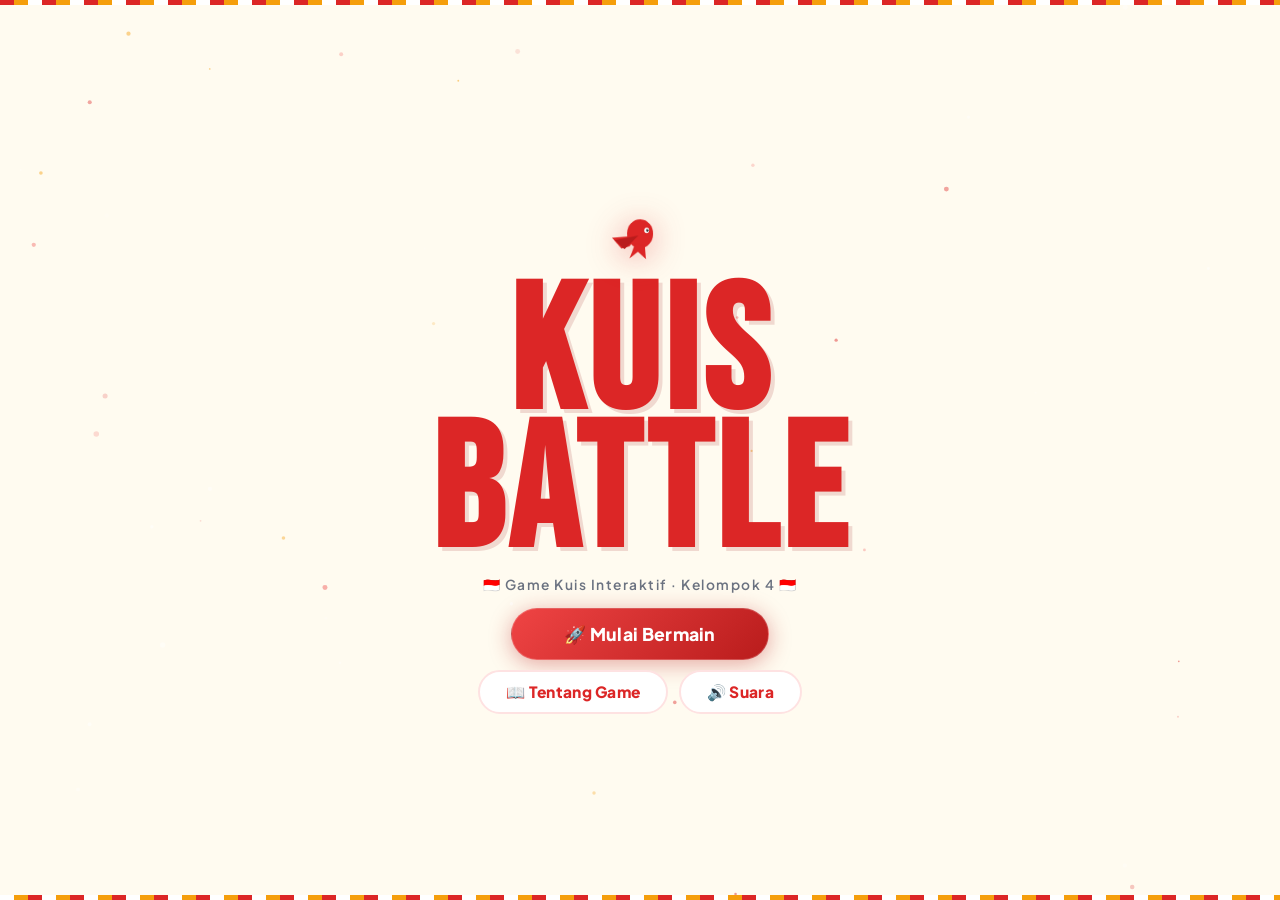
==== index.html @ 223496b1 "Add files via upload" ====
<!DOCTYPE html>
<html lang="id">
<head>
<meta charset="UTF-8">
<meta name="viewport" content="width=device-width,initial-scale=1,maximum-scale=1,minimum-scale=1,user-scalable=no,viewport-fit=cover">
<meta name="mobile-web-app-capable" content="yes">
<meta name="apple-mobile-web-app-capable" content="yes">
<meta name="apple-mobile-web-app-status-bar-style" content="black-translucent">
<meta name="theme-color" content="#DC2626">
<title>Kuis Battle 🇮🇩</title>
<link rel="manifest" href="manifest.json">
<link rel="preconnect" href="https://fonts.googleapis.com">
<link href="https://fonts.googleapis.com/css2?family=Bebas+Neue&family=Plus+Jakarta+Sans:wght@400;500;600;700;800;900&display=swap" rel="stylesheet">
<link rel="stylesheet" href="style.css">
</head>
<body>

<!-- ═══ HOME ═══ -->
<div id="s-home" class="screen active">
  <canvas id="home-particles" class="home-canvas"></canvas>
  <div class="home-inner">
    <div class="home-garuda"><canvas id="garuda-cv" width="110" height="100"></canvas></div>
    <h1 class="home-title">KUIS<br>BATTLE</h1>
    <p class="home-sub">🇮🇩 Game Kuis Interaktif · Kelompok 4 🇮🇩</p>
    <div class="home-btns">
      <button class="btn btn-hero" onclick="App.go('s-info')">🚀 Mulai Bermain</button>
      <div class="home-row2">
        <button class="btn btn-outline" onclick="App.go('s-about')">📖 Tentang Game</button>
        <button class="btn btn-outline" id="snd-btn" onclick="App.toggleSound()">🔊 Suara</button>
        <button class="btn btn-outline" id="resume-btn" onclick="App.tryResume()" style="display:none">▶ Lanjutkan</button>
      </div>
    </div>
  </div>
</div>

<!-- ═══ TENTANG GAME ═══ -->
<div id="s-about" class="screen">
  <button class="back-btn" onclick="App.go('s-home')">← Beranda</button>
  <div class="about-wrap">
    <div class="about-tabs">
      <button class="atab active" onclick="App.switchTab(0)">📖 Cara Main</button>
      <button class="atab" onclick="App.switchTab(1)">⚙️ Pembuatan</button>
      <button class="atab" onclick="App.switchTab(2)">📋 Daftar Soal</button>
    </div>
    <div class="about-panels">
      <!-- TAB 0: Cara Main -->
      <div class="about-panel active" id="tab-0">
        <div class="about-scroll">
          <div class="rule-section">
            <div class="rule-title">⚔️ Mode 1 — Rebut Bendera (2 Pemain)</div>
            <ul class="rule-list">
              <li>Layar dibagi 2 — Kiri (Merah) vs Kanan (Biru)</li>
              <li>Karakter bergerak maju setiap jawaban <b>BENAR</b></li>
              <li>Yang pertama merebut bendera di tengah = <b>MENANG</b></li>
              <li>Waktu 70 detik per pemain. Benar <span class="rl-ok">−3 dtk</span>, Salah <span class="rl-err">−5 dtk</span></li>
              <li>Soal salah masuk antrian ulang sampai dijawab benar</li>
            </ul>
          </div>
          <div class="rule-section">
            <div class="rule-title">🤝 Mode 2 — Tim Battle (Maks 20/Tim)</div>
            <ul class="rule-list">
              <li>2 Tim bersaing — Tim Merah (kiri) vs Tim Biru (kanan)</li>
              <li>Peserta bergantian menjawab soal dalam tim masing-masing</li>
              <li>Wakil tim bergerak ke bendera setiap jawaban benar</li>
              <li>Suporter menonton & bersemangat di pinggir lapangan</li>
              <li>Setup: masukkan nama Tim Merah dulu → Siap → Tim Biru</li>
            </ul>
          </div>
          <div class="rule-section">
            <div class="rule-title">☕ Cozy Mode — Solo Santai</div>
            <ul class="rule-list">
              <li>Untuk 1 pemain, tanpa batas waktu sama sekali</li>
              <li>Jawab 20 soal sambil belajar dengan santai</li>
              <li>Karakter berjalan santai setiap jawaban benar</li>
              <li>Cocok untuk belajar mandiri tanpa tekanan</li>
            </ul>
          </div>
          <div class="rule-section">
            <div class="rule-title">🎵 Sistem Suara</div>
            <ul class="rule-list">
              <li>Musik latar (musik.mp3) dimainkan di lobi</li>
              <li>Efek suara otomatis mengecilkan musik (ducking)</li>
              <li>Toggle suara tersedia di beranda</li>
            </ul>
          </div>
        </div>
      </div>
      <!-- TAB 1: Pembuatan -->
      <div class="about-panel" id="tab-1">
        <div class="about-scroll">
          <div class="rule-section">
            <div class="rule-title">🛠️ Cara Pembuatan Game</div>
            <ul class="rule-list">
              <li><b>Teknologi:</b> HTML5, CSS3, JavaScript murni (vanilla JS) — tanpa library/framework</li>
              <li><b>Canvas API:</b> Arena permainan digambar dengan HTML Canvas untuk animasi 60fps</li>
              <li><b>Web Audio API:</b> Efek suara & musik dibuat langsung dari oscillator + ducking</li>
              <li><b>PWA:</b> Progressive Web App — bisa diinstal & fullscreen di HP</li>
              <li><b>Responsive:</b> Mendukung portrait/landscape, HP, tablet, dan TV</li>
            </ul>
          </div>
          <div class="rule-section">
            <div class="rule-title">⚙️ Fitur Teknis</div>
            <ul class="rule-list">
              <li>Animasi karakter 60fps dengan requestAnimationFrame</li>
              <li>Physics fall — karakter jatuh dramatis saat kalah</li>
              <li>Karakter manusia realistis dengan kulit, rambut, ekspresi</li>
              <li>Sistem timer independen untuk setiap pemain/tim</li>
              <li>Auto-save state untuk fitur Resume</li>
              <li>Batik pattern sebagai dekorasi latar belakang</li>
            </ul>
          </div>
          <div class="rule-section">
            <div class="rule-title">👥 Tim Pengembang</div>
            <ul class="rule-list">
              <li>Kelompok 4 — Kelas Informatika</li>
              <li>Dibuat untuk keperluan pembelajaran interaktif</li>
              <li>Guru: Bapak/Ibu Informatika SMP</li>
            </ul>
          </div>
        </div>
      </div>
      <!-- TAB 2: Daftar Soal -->
      <div class="about-panel" id="tab-2">
        <div class="about-scroll" id="about-qlist"></div>
      </div>
    </div>
  </div>
</div>

<!-- ═══ INFO ═══ -->
<div id="s-info" class="screen">
  <button class="back-btn" onclick="App.go('s-home')">← Kembali</button>
  <div class="split-screen">
    <div class="split-pane sp-red">
      <div class="sp-hd">👥 Anggota Kelompok 4</div>
      <ul class="mlist">
        <li><span class="mn">1</span>Nama Anggota 1</li>
        <li><span class="mn">2</span>Nama Anggota 2</li>
        <li><span class="mn">3</span>Nama Anggota 3</li>
        <li><span class="mn">4</span>Nama Anggota 4</li>
        <li><span class="mn">5</span>Nama Anggota 5</li>
      </ul>
    </div>
    <div class="split-div"></div>
    <div class="split-pane sp-wh">
      <div class="sp-hd">🎯 Tujuan Pembelajaran</div>
      <p class="sp-body">Meningkatkan pemahaman siswa terhadap <b>Pengetahuan Umum Indonesia</b> melalui permainan kuis interaktif yang kompetitif dan menyenangkan. Melatih kecepatan berpikir serta ketepatan menjawab.</p>
      <div class="tag-row">
        <span class="tag">🗺️ Geografi</span><span class="tag">🏛️ Sejarah</span>
        <span class="tag">🎭 Budaya</span><span class="tag">🌿 Alam</span>
      </div>
      <button class="btn btn-red" style="margin-top:auto" onclick="App.go('s-mode')">Pilih Mode →</button>
    </div>
  </div>
</div>

<!-- ═══ MODE ═══ -->
<div id="s-mode" class="screen">
  <button class="back-btn" onclick="App.go('s-info')">← Kembali</button>
  <div class="mode-wrap">
    <h2 class="sec-title">Pilih Mode</h2>
    <p class="sec-sub">Pilih mode permainan yang sesuai</p>
    <div class="mode-cards">
      <div class="mcard mcard-1" onclick="App.selectMode(1)">
        <div class="mc-ico">⚔️</div>
        <div class="mc-bdg">MODE 1</div>
        <div class="mc-title">Rebut Bendera</div>
        <div class="mc-sub">2 Pemain Individu</div>
        <div class="mc-desc">Karakter berlomba merebut bendera! Jawab benar → maju!</div>
      </div>
      <div class="mcard mcard-2" onclick="App.selectMode(2)">
        <div class="mc-ico">🤝</div>
        <div class="mc-bdg">MODE 2</div>
        <div class="mc-title">Tim Battle</div>
        <div class="mc-sub">2 Tim · Maks 20 Peserta</div>
        <div class="mc-desc">Tim berlomba merebut bendera bersama. Suporter menyemangati!</div>
      </div>
      <div class="mcard mcard-3" onclick="App.selectMode(3)">
        <div class="mc-ico">☕</div>
        <div class="mc-bdg mc-bdg-c">COZY</div>
        <div class="mc-title">Cozy Mode</div>
        <div class="mc-sub">Solo · Tanpa Waktu</div>
        <div class="mc-desc">Belajar santai tanpa tekanan! Karakter berjalan maju pelan.</div>
      </div>
    </div>
  </div>
</div>

<!-- ═══ CARA MAIN ═══ -->
<div id="s-howto" class="screen">
  <button class="back-btn" onclick="App.go('s-mode')">← Kembali</button>
  <div class="howto-wrap">
    <div class="howto-hd">
      <div class="hw-badge" id="hw-badge">MODE 1</div>
      <h2 class="hw-title" id="hw-title">Rebut Bendera</h2>
      <p class="hw-sub" id="hw-sub">2 Pemain Individu</p>
    </div>
    <div class="hw-steps" id="hw-steps"></div>
    <button class="btn btn-red hw-go" onclick="App.go('s-setup')">Siap! Masukkan Nama →</button>
  </div>
</div>

<!-- ═══ SETUP ═══ -->
<div id="s-setup" class="screen">
  <button class="back-btn" onclick="App.go('s-howto')">← Kembali</button>
  <div id="setup-stage" class="split-screen"></div>
  <button class="btn btn-start" id="setup-go" onclick="App.setupAction()">⚔ MASUK ARENA!</button>
</div>

<!-- ═══ COUNTDOWN ═══ -->
<div id="s-countdown" class="screen s-cd">
  <div class="cd-ring r1"></div><div class="cd-ring r2"></div><div class="cd-ring r3"></div>
  <p class="cd-top">BERSIAP!</p>
  <div class="cd-num" id="cdn">3</div>
  <p class="cd-bot">🇮🇩 Semangat Bertanding!</p>
</div>

<!-- ═══ GAME ═══ -->
<div id="s-game" class="screen s-game">
  <div class="arena-header" id="arena-header"></div>
  <div class="arena-wrap" id="arena-wrap"><canvas id="arena-cv"></canvas></div>
  <div class="gpanels" id="gpanels">
    <div class="gpanel" id="gp-left">
      <div class="pflash" id="pfl-left"></div>
      <div class="gph" id="gph-left"></div>
      <div class="gt-row"><div class="gt-bar"><div class="gt-fill" id="gtf-left"></div></div><div class="gt-sec" id="gts-left">70s</div></div>
      <div class="gqbox" id="gq-left">Memuat soal…</div>
      <div class="gopts" id="go-left"></div>
    </div>
    <div class="gsep"></div>
    <div class="gpanel" id="gp-right">
      <div class="pflash" id="pfl-right"></div>
      <div class="gph" id="gph-right"></div>
      <div class="gt-row"><div class="gt-bar"><div class="gt-fill" id="gtf-right"></div></div><div class="gt-sec" id="gts-right">70s</div></div>
      <div class="gqbox" id="gq-right">Memuat soal…</div>
      <div class="gopts" id="go-right"></div>
    </div>
  </div>
</div>

<!-- ═══ COZY GAME ═══ -->
<div id="s-cozy" class="screen s-game">
  <div class="arena-header" id="cozy-header"></div>
  <div class="arena-wrap" id="cozy-wrap"><canvas id="cozy-cv"></canvas></div>
  <div class="cozy-qa">
    <div class="gph" id="gph-cozy"></div>
    <div class="gqbox" id="gq-cozy" style="min-height:clamp(44px,9vh,72px);font-size:clamp(.82rem,1.65vw,1.02rem)">Memuat soal…</div>
    <div class="gopts cozy-opts" id="go-cozy"></div>
  </div>
</div>

<!-- ═══ WINNER ═══ -->
<div id="s-winner" class="screen s-winner">
  <canvas id="cf-cv"></canvas>
  <div class="win-body">
    <div class="win-trophy">🏆</div>
    <div class="win-lbl">PEMENANG!</div>
    <div class="win-name" id="win-name">—</div>
    <div class="win-sub">LUAR BIASA! 🎉</div>
    <div class="win-scores" id="win-scores"></div>
    <div class="win-btns">
      <button class="btn btn-red" onclick="App.goQList()">📋 Daftar Soal</button>
      <button class="btn btn-outline-dark" onclick="App.goHome()">🏠 Beranda</button>
    </div>
  </div>
</div>

<!-- ═══ QLIST ═══ -->
<div id="s-qlist" class="screen s-qlist">
  <div class="ql-hd">
    <h2 class="ql-title">📋 Daftar Soal & Penjelasan</h2>
    <p class="ql-sub" id="ql-sub">Ringkasan permainan</p>
  </div>
  <div class="ql-scroll" id="ql-scroll"></div>
  <div class="ql-footer">
    <button class="btn btn-red" onclick="App.goHome()">🏠 Beranda</button>
    <button class="btn btn-outline-dark" onclick="App.rematch()">🔄 Main Lagi</button>
  </div>
</div>

<script src="app.js"></script>
</body>
</html>
---- style.css ----
/* ═══════════════════════════════════════
   ROOT — Merah Putih KB4 style
═══════════════════════════════════════ */
@import url('https://fonts.googleapis.com/css2?family=Bebas+Neue&family=Plus+Jakarta+Sans:wght@400;500;600;700;800;900&display=swap');
:root{
  --red:#DC2626;--red-d:#991B1B;--red-l:#FEE2E2;--red-xl:#FFF5F5;
  --t1:#F97316;--t1d:#C2410C;--t1l:#FFEDD5;/* team 1 = orange */
  --t2:#1E3A8A;--t2d:#1e2d5a;--t2l:#DBEAFE;/* team 2 = navy */
  --t3:#7C3AED;--t3d:#5B21B6;--t3l:#EDE9FE;/* cozy = purple */
  --ok:#16A34A;--okl:#DCFCE7;
  --amb:#F59E0B;--ambl:#FEF3C7;
  --dark:#111827;--dk2:#1F2937;--slate:#374151;
  --gray:#6B7280;--border:#E5E7EB;--light:#F9FAFB;
  --cream:#FFFBF0;--white:#fff;
  --fh:'Bebas Neue',cursive;--fb:'Plus Jakarta Sans',sans-serif;
  --sh:0 2px 16px rgba(0,0,0,.1);--sh2:0 6px 32px rgba(0,0,0,.16);
}
*,*::before,*::after{margin:0;padding:0;box-sizing:border-box}
html{height:100%;overflow:hidden;-webkit-text-size-adjust:none;touch-action:pan-down;overscroll-behavior:none}
body{
  font-family:var(--fb);background:var(--cream);
  width:100vw;height:100dvh;
  overflow-x:hidden;overflow-y:auto;
  overscroll-behavior-y:contain;
  -webkit-user-select:none;user-select:none;
  -webkit-tap-highlight-color:transparent;
  padding:env(safe-area-inset-top) env(safe-area-inset-right) env(safe-area-inset-bottom) env(safe-area-inset-left);
}
input,textarea{-webkit-user-select:text;user-select:text;touch-action:auto}
button{touch-action:manipulation;-webkit-tap-highlight-color:transparent}
body::before{content:'';position:fixed;inset:0;z-index:0;pointer-events:none;
  background-image:url("data:image/svg+xml,%3Csvg width='64' height='64' viewBox='0 0 64 64' xmlns='http://www.w3.org/2000/svg'%3E%3Cg fill='none' stroke='%23DC2626' stroke-opacity='0.055' stroke-width='1'%3E%3Cpath d='M32 3L61 32L32 61L3 32Z'/%3E%3Cpath d='M32 14L50 32L32 50L14 32Z'/%3E%3Ccircle cx='32' cy='32' r='6'/%3E%3C/g%3E%3C/svg%3E")}

/* ── SCREENS ── */
.screen{position:fixed;inset:0;z-index:1;display:flex;flex-direction:column;align-items:center;justify-content:center;opacity:0;pointer-events:none;transition:opacity .28s ease,transform .28s ease;transform:scale(.97) translateY(6px);background:var(--cream);overflow:hidden}
.screen.active{opacity:1;pointer-events:all;transform:none}
.screen.leaving{opacity:0;transform:scale(1.03) translateY(-6px)}
/* Red-white stripe */
.screen:not(.s-cd):not(.s-game):not(.s-winner):not(.s-qlist)::before,
.screen:not(.s-cd):not(.s-game):not(.s-winner):not(.s-qlist)::after{content:'';position:absolute;left:0;right:0;height:5px;z-index:20}
.screen:not(.s-cd):not(.s-game):not(.s-winner):not(.s-qlist)::before{top:0;background:repeating-linear-gradient(90deg,var(--red) 0,var(--red) 14px,var(--amb) 14px,var(--amb) 28px,#fff 28px,#fff 42px)}
.screen:not(.s-cd):not(.s-game):not(.s-winner):not(.s-qlist)::after{bottom:0;background:repeating-linear-gradient(90deg,#fff 0,#fff 14px,var(--amb) 14px,var(--amb) 28px,var(--red) 28px,var(--red) 42px)}

/* ── BACK BTN ── */
.back-btn{position:absolute;top:11px;left:13px;z-index:30;display:flex;align-items:center;gap:5px;background:rgba(255,255,255,.92);backdrop-filter:blur(8px);border:1.5px solid var(--border);color:var(--slate);border-radius:50px;padding:6px 14px;font-family:var(--fb);font-size:.77rem;font-weight:700;cursor:pointer;transition:all .18s;box-shadow:var(--sh)}
.back-btn:hover{border-color:var(--red);color:var(--red);transform:translateX(-2px)}

/* ── BUTTONS ── */
.btn{display:inline-flex;align-items:center;justify-content:center;gap:7px;border:none;border-radius:50px;cursor:pointer;font-family:var(--fb);font-weight:800;font-size:clamp(.82rem,1.9vw,.97rem);transition:all .2s cubic-bezier(.34,1.56,.64,1);letter-spacing:.3px;white-space:nowrap;padding:10px 26px}
.btn:hover{transform:translateY(-2px) scale(1.03)}
.btn:active{transform:scale(.96)}
.btn-hero{background:linear-gradient(135deg,#EF4444,#B91C1C);color:#fff;box-shadow:0 4px 22px rgba(185,28,28,.38);padding:14px 52px;font-size:clamp(.95rem,2.2vw,1.1rem);border:1px solid rgba(255,255,255,.2)}
.btn-red{background:linear-gradient(135deg,#EF4444,#B91C1C);color:#fff;box-shadow:0 3px 16px rgba(185,28,28,.3);border:1px solid rgba(255,255,255,.15)}
.btn-outline{background:#fff;color:var(--red);border:2px solid var(--red-l)}
.btn-outline:hover{border-color:var(--red);background:var(--red-xl)}
.btn-outline-dark{background:#fff;color:var(--dark);border:2px solid var(--border)}
.btn-outline-dark:hover{border-color:var(--slate);background:var(--light)}
.btn-start{position:absolute;bottom:clamp(12px,2vh,18px);left:50%;transform:translateX(-50%);background:linear-gradient(135deg,#FBBF24,#B45309);color:#fff;box-shadow:0 4px 28px rgba(245,158,11,.45);padding:12px 54px;font-size:1.06rem;font-weight:900;border:1.5px solid rgba(255,255,255,.25);border-radius:50px;cursor:pointer;transition:all .22s cubic-bezier(.34,1.56,.64,1);z-index:10}
.btn-start:hover{transform:translateX(-50%) translateY(-3px) scale(1.04)}
.btn-start:active{transform:translateX(-50%) scale(.97)}

/* ── HOME ── */
#s-home{background:var(--cream)}
.home-canvas{position:absolute;inset:0;width:100%;height:100%;pointer-events:none}
.home-inner{position:relative;z-index:2;display:flex;flex-direction:column;align-items:center;gap:clamp(.65vh,1.4vh,1.7vh);padding:20px 16px}
.home-garuda{width:clamp(60px,8.5vw,90px);height:clamp(60px,8.5vw,90px);filter:drop-shadow(0 4px 16px rgba(220,38,38,.4))}
#garuda-cv{width:100%;height:100%}
.home-title{font-family:var(--fh);font-size:clamp(4.5rem,15vw,11rem);line-height:.78;text-align:center;letter-spacing:5px;color:var(--red);text-shadow:4px 4px 0 rgba(153,27,27,.15)}
.home-sub{font-size:clamp(.68rem,1.6vw,.86rem);color:var(--gray);font-weight:600;letter-spacing:1.5px;text-align:center}
.home-btns{display:flex;flex-direction:column;align-items:center;gap:.65rem;margin-top:.3vh}
.home-row2{display:flex;gap:.65rem;flex-wrap:wrap;justify-content:center}

/* ── ABOUT / TENTANG GAME ── */
#s-about{background:var(--cream)}
.about-wrap{display:flex;flex-direction:column;width:100%;height:100%;padding:clamp(28px,5vh,46px) clamp(10px,2vw,22px) clamp(10px,2vh,18px);gap:.7rem;overflow:hidden}
.about-tabs{display:flex;gap:.5rem;flex-shrink:0;flex-wrap:wrap}
.atab{flex:1;min-width:80px;padding:7px 14px;border-radius:50px;border:2px solid var(--border);background:#fff;color:var(--gray);font-family:var(--fb);font-size:clamp(.75rem,1.6vw,.88rem);font-weight:700;cursor:pointer;transition:all .2s}
.atab.active{background:var(--red);color:#fff;border-color:var(--red);box-shadow:0 3px 14px rgba(220,38,38,.3)}
.atab:hover:not(.active){border-color:var(--red);color:var(--red)}
.about-panels{flex:1;overflow:hidden;min-height:0;position:relative}
.about-panel{position:absolute;inset:0;opacity:0;pointer-events:none;transition:opacity .22s}
.about-panel.active{opacity:1;pointer-events:all}
.about-scroll{height:100%;overflow-y:auto;-webkit-overflow-scrolling:touch;display:flex;flex-direction:column;gap:.9rem;padding:.3rem .1rem}
.rule-section{background:#fff;border-radius:14px;padding:clamp(.8rem,1.8vw,1.2rem);border:1.5px solid var(--border);box-shadow:var(--sh)}
.rule-title{font-family:var(--fh);font-size:clamp(1.05rem,2.5vw,1.3rem);color:var(--red);letter-spacing:1.5px;margin-bottom:.6rem;padding-bottom:.5rem;border-bottom:2px solid var(--red-l)}
.rule-list{list-style:none;display:flex;flex-direction:column;gap:.4rem;padding-left:.2rem}
.rule-list li{font-size:clamp(.8rem,1.6vw,.92rem);font-weight:500;color:var(--dark);line-height:1.55;display:flex;align-items:flex-start;gap:7px}
.rule-list li::before{content:"•";color:var(--red);font-weight:900;flex-shrink:0;margin-top:.1rem}
.rule-list li b{color:var(--red);font-weight:800}
.rl-ok{background:var(--okl);color:#15803D;font-weight:800;padding:1px 7px;border-radius:5px;font-size:.85em}
.rl-err{background:var(--red-l);color:var(--red-d);font-weight:800;padding:1px 7px;border-radius:5px;font-size:.85em}
/* About qlist */
.aq-card{background:#fff;border-radius:12px;padding:clamp(.65rem,1.4vw,.95rem);border:1.5px solid var(--border);box-shadow:var(--sh)}
.aq-num{font-size:.68rem;font-weight:800;color:var(--gray);letter-spacing:1px;margin-bottom:.28rem}
.aq-q{font-size:clamp(.78rem,1.6vw,.92rem);font-weight:700;color:var(--dark);line-height:1.44;margin-bottom:.42rem}
.aq-ans{display:flex;align-items:center;gap:6px;padding:.3rem .6rem;background:var(--okl);border-radius:8px;font-size:clamp(.76rem,1.5vw,.88rem);font-weight:700;color:#15803D;border:1.5px solid rgba(22,163,74,.3)}
.aq-exp{font-size:clamp(.72rem,1.4vw,.84rem);font-weight:500;color:var(--gray);line-height:1.52;margin-top:.38rem;padding:.3rem .55rem;background:var(--light);border-radius:8px;border-left:3px solid var(--amb)}

/* ── SPLIT SCREEN ── */
.split-screen{display:flex;flex-direction:row;width:100%;height:100%;padding:clamp(26px,5vh,44px) clamp(10px,2vw,22px) clamp(10px,2vh,18px)}
.split-pane{flex:1;display:flex;flex-direction:column;padding:clamp(.75rem,2vw,1.4rem);gap:clamp(.45rem,1vh,.85rem);overflow:hidden;min-width:0}
.sp-hd{display:flex;align-items:center;gap:8px;font-family:var(--fh);font-size:clamp(1.1rem,2.8vw,1.65rem);letter-spacing:2px;padding-bottom:.5rem;border-bottom:3px solid;flex-shrink:0}
.sp-red .sp-hd{color:var(--red);border-color:var(--red-l)}
.sp-wh .sp-hd{color:var(--dark);border-color:var(--border)}
.split-div{width:4px;flex-shrink:0;margin:8px 0;border-radius:4px;background:linear-gradient(180deg,var(--red),var(--amb) 50%,var(--red))}
.mlist{list-style:none;display:flex;flex-direction:column;gap:.3rem;flex:1;overflow-y:auto}
.mlist li{display:flex;align-items:center;gap:8px;padding:.33rem .55rem;border-radius:8px;font-size:clamp(.8rem,1.6vw,.92rem);font-weight:600;color:var(--dark);background:var(--light);border:1.5px solid var(--border)}
.mn{width:20px;height:20px;border-radius:50%;background:var(--red);color:#fff;display:flex;align-items:center;justify-content:center;font-size:.64rem;font-weight:800;flex-shrink:0}
.sp-body{font-size:clamp(.8rem,1.6vw,.92rem);line-height:1.72;color:var(--gray);flex:1}
.sp-body b{color:var(--red)}
.tag-row{display:flex;flex-wrap:wrap;gap:.38rem;flex-shrink:0}
.tag{padding:3px 12px;background:var(--light);border:1.5px solid var(--border);border-radius:20px;font-size:.72rem;font-weight:600;color:var(--gray)}

/* ── MODE CARDS ── */
.mode-wrap{display:flex;flex-direction:column;align-items:center;gap:clamp(1.5vh,2.5vh,3vh);padding:clamp(28px,5vh,52px) 16px 16px;width:100%;max-width:900px}
.sec-title{font-family:var(--fh);font-size:clamp(1.9rem,5vw,3rem);color:var(--red);letter-spacing:3px;text-align:center}
.sec-sub{font-size:clamp(.78rem,1.6vw,.9rem);color:var(--gray);font-weight:500}
.mode-cards{display:flex;gap:clamp(.9rem,2vw,1.5rem);flex-wrap:wrap;justify-content:center;width:100%}
.mcard{flex:1;min-width:clamp(155px,26vw,250px);max-width:290px;display:flex;flex-direction:column;align-items:center;gap:.55rem;padding:clamp(.9rem,1.9vw,1.4rem);border-radius:18px;cursor:pointer;transition:all .22s cubic-bezier(.34,1.56,.64,1);border:2.5px solid transparent;background:#fff;box-shadow:var(--sh)}
.mcard:hover{transform:translateY(-5px) scale(1.02);box-shadow:var(--sh2)}
.mcard-1{border-color:rgba(220,38,38,.2)}.mcard-1:hover{border-color:var(--red);background:var(--red-xl)}
.mcard-2{border-color:rgba(30,58,138,.15)}.mcard-2:hover{border-color:var(--t2);background:var(--t2l)}
.mcard-3{border-color:rgba(124,58,237,.15)}.mcard-3:hover{border-color:var(--t3);background:var(--t3l)}
.mc-ico{font-size:clamp(1.9rem,4vw,2.7rem)}
.mc-bdg{padding:2px 13px;border-radius:5px;font-size:.7rem;font-weight:800;letter-spacing:1.5px;background:var(--red-l);color:var(--red);border:1px solid var(--red-l)}
.mc-bdg-c{background:var(--t3l);color:var(--t3);border-color:var(--t3l)}
.mc-title{font-family:var(--fh);font-size:clamp(1.3rem,3vw,1.85rem);letter-spacing:2px;color:var(--dark)}
.mc-sub{font-size:clamp(.74rem,1.5vw,.84rem);font-weight:600;color:var(--gray)}
.mc-desc{font-size:clamp(.7rem,1.35vw,.8rem);font-weight:500;color:var(--gray);text-align:center;line-height:1.42;background:var(--light);padding:.4rem .75rem;border-radius:8px;width:100%;border:1px solid var(--border)}

/* ── HOW TO PLAY ── */
.howto-wrap{display:flex;flex-direction:column;align-items:center;gap:clamp(.8vh,1.6vh,2.1vh);padding:clamp(28px,5vh,54px) clamp(14px,3vw,30px) clamp(12px,2.5vh,20px);width:100%;max-height:100dvh;overflow:hidden}
.howto-hd{text-align:center;flex-shrink:0}
.hw-badge{display:inline-block;padding:3px 16px;border-radius:6px;font-size:.7rem;font-weight:800;letter-spacing:1.5px;background:var(--red-l);color:var(--red);border:1px solid var(--red-l);margin-bottom:.35rem}
.hw-title{font-family:var(--fh);font-size:clamp(1.9rem,5.5vw,3rem);color:var(--dark);letter-spacing:2px}
.hw-sub{font-size:clamp(.78rem,1.6vw,.9rem);color:var(--gray);font-weight:500}
.hw-steps{display:flex;flex-wrap:wrap;gap:clamp(.5rem,1.2vw,1rem);justify-content:center;align-content:center;flex:1;overflow:hidden;width:100%;max-width:920px}
.hstep{flex:1;min-width:clamp(130px,17vw,195px);max-width:215px;background:#fff;border-radius:14px;padding:clamp(.7rem,1.5vw,1.1rem);border:1.5px solid var(--border);box-shadow:var(--sh);display:flex;flex-direction:column;gap:.4rem;align-items:center;text-align:center;transition:all .2s}
.hstep:hover{border-color:var(--red);transform:translateY(-2px);box-shadow:var(--sh2)}
.hs-ico{font-size:clamp(1.6rem,3.5vw,2.3rem);line-height:1}
.hs-title{font-family:var(--fh);font-size:clamp(1rem,2.2vw,1.3rem);color:var(--dark);letter-spacing:1px}
.hs-desc{font-size:clamp(.72rem,1.4vw,.82rem);line-height:1.52;color:var(--gray);font-weight:500}
.hs-pill{font-size:clamp(.72rem,1.3vw,.8rem);font-weight:800;padding:3px 11px;border-radius:20px;display:inline-block;margin-top:3px}
.pill-r{background:var(--red-l);color:var(--red);border:1px solid var(--red-l)}
.pill-g{background:var(--okl);color:#15803D;border:1px solid rgba(22,163,74,.25)}
.pill-a{background:var(--ambl);color:var(--amb);border:1px solid var(--ambl)}
.pill-c{background:var(--t3l);color:var(--t3);border:1px solid var(--t3l)}
.hw-go{margin-top:auto;flex-shrink:0}

/* ── SETUP ── */
#s-setup{padding-bottom:68px}
#setup-stage{padding-top:clamp(26px,4.5vh,42px)}
.stp-hd{display:flex;align-items:center;gap:8px;font-family:var(--fh);font-size:clamp(1.2rem,2.8vw,1.65rem);letter-spacing:2px;padding-bottom:.5rem;border-bottom:2.5px solid;flex-shrink:0}
.st1 .stp-hd{color:var(--t1);border-color:var(--t1l)}
.st2 .stp-hd{color:var(--t2);border-color:var(--t2l)}
.st3 .stp-hd{color:var(--t3);border-color:var(--t3l)}
.setup-single{flex:1;display:flex;flex-direction:column;align-items:center;justify-content:center;gap:.8rem}
.stp-lbl{font-family:var(--fh);font-size:1.32rem;letter-spacing:2px}
.st1 .stp-lbl{color:var(--t1)}.st2 .stp-lbl{color:var(--t2)}.st3 .stp-lbl{color:var(--t3)}
.setup-inp{width:min(235px,80%);background:#fff;border:2.5px solid var(--border);border-radius:12px;padding:10px 16px;font-family:var(--fb);font-size:1rem;font-weight:700;text-align:center;outline:none;transition:all .2s;color:var(--dark);-webkit-user-select:text;user-select:text;touch-action:auto}
.st1 .setup-inp:focus{border-color:var(--t1);box-shadow:0 0 0 3px rgba(249,115,22,.14)}
.st2 .setup-inp:focus{border-color:var(--t2);box-shadow:0 0 0 3px rgba(30,58,138,.14)}
.st3 .setup-inp:focus{border-color:var(--t3);box-shadow:0 0 0 3px rgba(124,58,237,.14)}
.cnt-row{display:flex;align-items:center;gap:.6rem;background:#fff;border-radius:10px;padding:.42rem .75rem;border:1.5px solid var(--border);flex-shrink:0;box-shadow:var(--sh)}
.cnt-lbl{font-size:.78rem;font-weight:700;color:var(--dark);flex:1}
.cnt-ctrl{display:flex;align-items:center;gap:.48rem}
.cnt-btn{width:28px;height:28px;border-radius:7px;border:2px solid;background:#fff;cursor:pointer;display:flex;align-items:center;justify-content:center;font-size:1.1rem;font-weight:800;line-height:1;transition:all .15s}
.st1 .cnt-btn{border-color:var(--t1);color:var(--t1)}.st1 .cnt-btn:hover{background:var(--t1l)}
.st2 .cnt-btn{border-color:var(--t2);color:var(--t2)}.st2 .cnt-btn:hover{background:var(--t2l)}
.cnt-val{font-family:var(--fh);font-size:1.8rem;min-width:40px;text-align:center;line-height:1;color:var(--dark)}
.names-grid{flex:1;display:grid;grid-template-columns:repeat(auto-fill,minmax(148px,1fr));gap:.36rem;overflow-y:auto;padding:.38rem .12rem}
.name-row{display:flex;align-items:center;gap:.34rem}
.name-num{width:19px;height:19px;border-radius:50%;font-size:.62rem;font-weight:800;color:#fff;display:flex;align-items:center;justify-content:center;flex-shrink:0}
.st1 .name-num{background:var(--t1)}.st2 .name-num{background:var(--t2)}
.name-inp{flex:1;background:#fff;border:1.5px solid var(--border);border-radius:7px;padding:5px 8px;font-family:var(--fb);font-size:.78rem;font-weight:600;outline:none;transition:border-color .18s;color:var(--dark);-webkit-user-select:text;user-select:text;touch-action:auto}
.st1 .name-inp:focus{border-color:var(--t1)}.st2 .name-inp:focus{border-color:var(--t2)}
.ready-badge{display:flex;align-items:center;gap:6px;padding:.48rem 1rem;background:var(--okl);border:2px solid rgba(22,163,74,.3);border-radius:12px;font-size:.88rem;font-weight:700;color:#15803D;flex-shrink:0}

/* ── COUNTDOWN ── */
.s-cd{background:linear-gradient(155deg,var(--red-d),var(--red) 55%,#EF4444);gap:.9vh}
.s-cd::before,.s-cd::after{display:none}
.cd-ring{position:absolute;border-radius:50%;border:2px solid rgba(255,255,255,.18);animation:rp 2s ease-in-out infinite}
.r1{width:clamp(180px,35vw,320px);height:clamp(180px,35vw,320px)}
.r2{width:clamp(260px,50vw,460px);height:clamp(260px,50vw,460px);animation-delay:.6s;border-color:rgba(255,255,255,.1)}
.r3{width:clamp(340px,65vw,600px);height:clamp(340px,65vw,600px);animation-delay:1.2s;border-color:rgba(255,255,255,.06)}
@keyframes rp{0%,100%{transform:scale(1);opacity:.7}50%{transform:scale(1.08);opacity:1}}
.cd-top{font-size:clamp(.82rem,2vw,.96rem);letter-spacing:7px;color:rgba(255,255,255,.55);text-transform:uppercase;font-weight:700;position:relative;z-index:2}
.cd-num{font-family:var(--fh);font-size:clamp(8rem,24vw,17rem);color:#fff;text-shadow:0 0 60px rgba(255,255,255,.3),8px 8px 0 rgba(0,0,0,.15);line-height:1;position:relative;z-index:2}
.cd-bot{font-size:clamp(.9rem,2vw,1.1rem);color:rgba(255,255,255,.6);font-weight:700;letter-spacing:2px;position:relative;z-index:2}
.cd-pop{animation:cdp .95s cubic-bezier(.34,1.56,.64,1) forwards}
@keyframes cdp{0%{transform:scale(2.5);opacity:0}40%{transform:scale(1);opacity:1}85%{transform:scale(1);opacity:1}100%{transform:scale(.42);opacity:0}}

/* ── GAME ── */
.s-game{flex-direction:column;justify-content:flex-start;align-items:stretch;padding:0;overflow:hidden;background:var(--cream)}
.s-game::before,.s-game::after{display:none}
/* Arena header */
.arena-header{position:absolute;top:0;left:0;right:0;z-index:15;display:flex;align-items:center;justify-content:space-between;padding:clamp(4px,1vh,8px) clamp(8px,1.5vw,16px);background:linear-gradient(180deg,rgba(0,0,0,.72) 0%,rgba(0,0,0,.4) 70%,transparent 100%);pointer-events:none;gap:.5rem}
.ah-side{display:flex;align-items:center;gap:.45rem;min-width:0}
.ah-name{font-family:var(--fh);font-size:clamp(.84rem,1.8vw,1.08rem);letter-spacing:1px;white-space:nowrap;overflow:hidden;text-overflow:ellipsis;max-width:clamp(70px,12vw,130px)}
.ah-score{font-family:var(--fh);font-size:clamp(1.2rem,2.5vw,1.75rem);line-height:1}
.ah-time{font-family:var(--fh);font-size:clamp(.76rem,1.6vw,.92rem);padding:2px 10px;border-radius:50px;font-weight:600}
/* Team colors only in arena/game elements */
.t1c{color:var(--t1)}.t2c{color:var(--t2)}.t3c{color:var(--t3)}
.t1bg{background:rgba(249,115,22,.2);border:1px solid rgba(249,115,22,.35)}
.t2bg{background:rgba(30,58,138,.2);border:1px solid rgba(96,165,250,.3)}
.t3bg{background:rgba(124,58,237,.18);border:1px solid rgba(167,139,250,.3)}
.ah-center{display:flex;flex-direction:column;align-items:center;gap:3px;flex-shrink:0}
.ah-vs{font-family:var(--fh);font-size:clamp(.82rem,1.6vw,.98rem);color:rgba(255,255,255,.45);letter-spacing:2px}
.ah-pips{display:flex;align-items:center;gap:3.5px}
.ah-pip{width:7px;height:7px;border-radius:50%;background:rgba(255,255,255,.18);transition:background .3s,transform .3s}
.ah-pip.p1{background:var(--t1);transform:scale(1.2)}.ah-pip.p2{background:var(--t2);transform:scale(1.2)}
/* Arena wrap */
.arena-wrap{flex-shrink:0;overflow:hidden;position:relative;background:linear-gradient(180deg,#060D2E 0%,#0F2D73 46%,#14532D 46%,#0A2B16)}
#arena-cv,#cozy-cv{display:block;width:100%;height:100%}
/* Panels */
.gpanels{flex:1;display:flex;min-height:0;overflow:hidden;border-top:3px solid rgba(0,0,0,.12)}
.gsep{width:4px;flex-shrink:0;margin:5px 0;border-radius:4px;background:linear-gradient(180deg,var(--red),var(--amb),var(--red))}
.gpanel{flex:1;display:flex;flex-direction:column;padding:clamp(.26rem,.6vw,.48rem) clamp(.3rem,.68vw,.54rem);gap:clamp(.14vh,.28vh,.33vh);min-height:0;overflow:hidden;position:relative;background:var(--white)}
.cozy-qa{flex:1;display:flex;flex-direction:column;padding:clamp(.4rem,1vw,.7rem) clamp(.5rem,1.2vw,.9rem);gap:clamp(.2vh,.4vh,.5vh);min-height:0;overflow:hidden;max-width:840px;margin:0 auto;width:100%;background:var(--white)}
.cozy-opts{flex:1}
/* Panel flash */
.pflash{position:absolute;inset:0;pointer-events:none;z-index:20;opacity:0}
.fl-w{animation:fw .7s ease-out forwards;background:rgba(220,38,38,.32)}
.fl-c{animation:fc .6s ease-out forwards;background:rgba(22,163,74,.22)}
@keyframes fw{0%{opacity:1}30%{opacity:.85}100%{opacity:0}}
@keyframes fc{0%{opacity:1}100%{opacity:0}}
/* Panel header */
.gph-inner{display:flex;align-items:center;justify-content:space-between;padding:.28rem .52rem;border-radius:8px;flex-shrink:0}
.gph-t1{background:rgba(249,115,22,.08);border:1.5px solid rgba(249,115,22,.22)}
.gph-t2{background:rgba(30,58,138,.08);border:1.5px solid rgba(30,58,138,.2)}
.gph-t3{background:rgba(124,58,237,.07);border:1.5px solid rgba(124,58,237,.18)}
.gph-nm{font-weight:800;font-size:clamp(.72rem,1.5vw,1.05rem);overflow:hidden;text-overflow:ellipsis;white-space:nowrap;max-width:125px}
.gph-nm.t1c{color:var(--t1)}.gph-nm.t2c{color:var(--t2)}.gph-nm.t3c{color:var(--t3)}
.gph-rt{display:flex;align-items:center;gap:.32rem;flex-wrap:wrap;justify-content:flex-end}
.gph-sc{font-family:var(--fh);font-size:clamp(1.3rem,2.5vw,2rem);line-height:1}
.gph-sc.t1c{color:var(--t1)}.gph-sc.t2c{color:var(--t2)}.gph-sc.t3c{color:var(--t3)}
.gph-mx{font-size:.57rem;color:var(--gray);font-weight:700}
.gph-qi{font-size:.58rem;color:var(--gray);font-weight:700}
/* Timer */
.gt-row{display:flex;align-items:center;gap:.42rem;flex-shrink:0}
.gt-bar{flex:1;height:6px;background:var(--border);border-radius:3px;overflow:hidden}
.gt-fill{height:100%;border-radius:3px;transition:width 1s linear,background .4s}
.gt-fill.t1{background:var(--t1)}.gt-fill.t2{background:var(--t2)}.gt-fill.t3{background:var(--t3)}
.gt-fill.warn{animation:tp .52s ease infinite}.gt-fill.dang{animation:tp .24s ease infinite;background:#EF4444!important}
@keyframes tp{0%,100%{opacity:1}50%{opacity:.22}}
.gt-sec{font-family:var(--fh);font-size:clamp(.78rem,1.58vw,.98rem);flex-shrink:0;min-width:30px;text-align:right}
.gt-sec.t1{color:var(--t1)}.gt-sec.t2{color:var(--t2)}.gt-sec.t3{color:var(--t3)}
.gt-sec.warn{color:var(--amb)!important}.gt-sec.dang{color:#EF4444!important}
/* Question */
.gqbox{background:var(--light);border:1.5px solid var(--border);border-radius:9px;padding:.46rem .68rem;font-size:clamp(.7rem,1.35vw,.88rem);line-height:1.38;font-weight:600;color:var(--dark);flex-shrink:0;min-height:clamp(34px,6vh,58px);display:flex;align-items:center}
#gp-left .gqbox{border-color:rgba(249,115,22,.22)}#gp-right .gqbox{border-color:rgba(30,58,138,.18)}
/* Options */
.gopts{flex:1;display:flex;flex-direction:column;gap:clamp(.13vh,.27vh,.3vh);min-height:0}
.opt{flex:1;display:flex;align-items:center;gap:.4rem;padding:0 .6rem;background:#fff;border:1.5px solid var(--border);border-radius:8px;color:var(--dark);font-family:var(--fb);font-size:clamp(.66rem,1.26vw,.84rem);font-weight:600;cursor:pointer;transition:all .13s;text-align:left;min-height:0;overflow:hidden}
#gp-left .opt:hover:not(:disabled){border-color:var(--t1);background:var(--t1l);color:var(--t1d)}
#gp-right .opt:hover:not(:disabled){border-color:var(--t2);background:var(--t2l);color:var(--t2d)}
#go-cozy .opt:hover:not(:disabled){border-color:var(--t3);background:var(--t3l);color:var(--t3d)}
.opt-l{font-family:var(--fh);font-size:1.05em;min-width:16px;text-align:center;opacity:.28;flex-shrink:0}
.opt.ok{background:var(--okl)!important;border-color:var(--ok)!important;color:#15803D!important}
.opt.no{background:var(--red-l)!important;border-color:var(--red)!important;color:var(--red-d)!important}
.opt.ok .opt-l,.opt.no .opt-l{opacity:.6}
.opts-shake{animation:sx .5s cubic-bezier(.36,.07,.19,.97)}
@keyframes sx{0%,100%{transform:translateX(0)}10%,50%,90%{transform:translateX(-7px)}30%,70%{transform:translateX(7px)}}

/* ── WINNER ── */
.s-winner{background:radial-gradient(ellipse at 50% 30%,rgba(220,38,38,.08),transparent 60%),var(--cream)}
.s-winner::before,.s-winner::after{display:none}
#cf-cv{position:fixed;inset:0;pointer-events:none;z-index:0}
.win-body{position:relative;z-index:1;display:flex;flex-direction:column;align-items:center;gap:clamp(.65vh,1.2vh,1.4vh);padding:16px;text-align:center}
.win-trophy{font-size:clamp(3rem,8.5vw,5.5rem);animation:tb .55s ease-in-out infinite alternate;filter:drop-shadow(0 4px 20px rgba(220,38,38,.5))}
@keyframes tb{to{transform:translateY(-14px) rotate(5deg)}}
.win-lbl{font-size:.76rem;letter-spacing:6px;color:var(--red-d);text-transform:uppercase;font-weight:800}
.win-name{font-family:var(--fh);font-size:clamp(2.8rem,9vw,6rem);letter-spacing:5px;line-height:1;color:var(--red);text-shadow:3px 3px 0 rgba(220,38,38,.14)}
.win-sub{font-size:.95rem;color:var(--red-d);font-weight:800;letter-spacing:2px}
.win-scores{display:flex;gap:1.4rem;padding:.7rem 1.8rem;background:#fff;border-radius:16px;box-shadow:var(--sh2);border:2px solid rgba(220,38,38,.1)}
.ws-item{display:flex;flex-direction:column;align-items:center;gap:1px}
.ws-nm{font-size:.7rem;color:var(--gray);font-weight:700}
.ws-sc{font-family:var(--fh);font-size:2rem;line-height:1}
.ws-vs{font-family:var(--fh);font-size:1.1rem;color:var(--gray);display:flex;align-items:center}
.win-btns{display:flex;gap:.75rem;flex-wrap:wrap;justify-content:center}

/* ── QLIST ── */
.s-qlist{flex-direction:column;align-items:stretch;background:var(--cream);overflow:hidden}
.s-qlist::before,.s-qlist::after{display:none}
.ql-hd{flex-shrink:0;padding:clamp(12px,2.5vh,20px) clamp(16px,3vw,28px);background:linear-gradient(135deg,var(--red-d),var(--red))}
.ql-title{font-family:var(--fh);font-size:clamp(1.3rem,3.5vw,2rem);letter-spacing:2px;color:#fff}
.ql-sub{font-size:.78rem;color:rgba(255,255,255,.65);font-weight:600;margin-top:2px}
.ql-scroll{flex:1;overflow-y:auto;-webkit-overflow-scrolling:touch;padding:clamp(10px,2vw,18px);display:flex;flex-direction:column;gap:clamp(.55rem,1.2vw,.95rem)}
.q-card{background:#fff;border-radius:12px;padding:clamp(.65rem,1.4vw,1rem);border:1.5px solid var(--border);box-shadow:var(--sh)}
.q-num{font-size:.68rem;font-weight:800;color:var(--gray);letter-spacing:1px;margin-bottom:.28rem;display:flex;align-items:center;justify-content:space-between;flex-wrap:wrap;gap:.3rem}
.q-time-tags{display:flex;gap:.4rem;flex-wrap:wrap}
.q-time-t1{padding:1px 8px;border-radius:10px;background:var(--t1l);color:var(--t1d);font-size:.67rem;font-weight:700}
.q-time-t2{padding:1px 8px;border-radius:10px;background:var(--t2l);color:var(--t2d);font-size:.67rem;font-weight:700}
.q-time-t3{padding:1px 8px;border-radius:10px;background:var(--t3l);color:var(--t3d);font-size:.67rem;font-weight:700}
.q-text{font-size:clamp(.78rem,1.6vw,.92rem);font-weight:700;color:var(--dark);line-height:1.45;margin-bottom:.42rem}
.q-explain{font-size:clamp(.72rem,1.4vw,.84rem);font-weight:500;color:var(--gray);line-height:1.52;margin-bottom:.5rem;padding:.3rem .55rem;background:var(--ambl);border-radius:8px;border-left:3px solid var(--amb)}
.q-opts{display:grid;grid-template-columns:1fr 1fr;gap:.28rem}
.q-opt{display:flex;align-items:center;gap:.38rem;padding:.3rem .5rem;border-radius:7px;background:var(--light);border:1.5px solid transparent;font-size:clamp(.7rem,1.4vw,.82rem);font-weight:500;color:var(--gray)}
.q-opt.correct{background:var(--okl);border-color:rgba(22,163,74,.35);color:#15803D;font-weight:700}
.q-opt.wrong{background:var(--red-l);border-color:rgba(220,38,38,.25);color:var(--red-d)}
.q-opt-l{font-family:var(--fh);font-size:1em;min-width:16px;opacity:.55;flex-shrink:0}
.q-opt-ico{margin-left:auto;font-size:.85em;flex-shrink:0}
.ql-footer{flex-shrink:0;padding:clamp(10px,2vh,16px) clamp(16px,3vw,28px);background:#fff;display:flex;gap:.75rem;justify-content:center;flex-wrap:wrap;border-top:2px solid var(--border)}

/* ── FLOAT ── */
@keyframes floatUp{0%{transform:translateY(0) scale(1);opacity:1}100%{transform:translateY(-68px) scale(.2);opacity:0}}
.float-lbl{position:fixed;pointer-events:none;z-index:300;font-family:var(--fh);font-size:2.2rem;font-weight:900;animation:floatUp 1.1s ease-out forwards;text-shadow:2px 2px 0 rgba(0,0,0,.18)}
@keyframes popS{0%,100%{transform:scale(1)}30%{transform:scale(1.85)}65%{transform:scale(.85)}}
.pop-anim{animation:popS .45s ease-out}

/* ── RESPONSIVE ── */
@media(orientation:portrait){
  .arena-wrap{height:22vh;min-height:100px}.gpanels{flex-direction:column}
  .gsep{width:auto;height:4px;margin:0 5px}
  .split-screen{flex-direction:column;padding:clamp(22px,4vh,36px) 10px 10px}
  .split-div{width:auto;height:4px;margin:0 10px}
  #setup-stage{flex-direction:column;padding:clamp(22px,4vh,36px) 10px 68px}
  .mode-cards{gap:.75rem}.q-opts{grid-template-columns:1fr}
  .about-wrap{padding:clamp(26px,4.5vh,42px) 10px 10px}
}
@media(orientation:landscape){
  .arena-wrap{height:32vh;min-height:126px}.gpanels{flex-direction:row}
  .gsep{width:4px;height:auto}
}
@media(max-height:480px){.arena-wrap{height:28vh}.gqbox{min-height:28px}}
::-webkit-scrollbar{width:4px;height:4px}
::-webkit-scrollbar-thumb{background:rgba(220,38,38,.25);border-radius:3px}
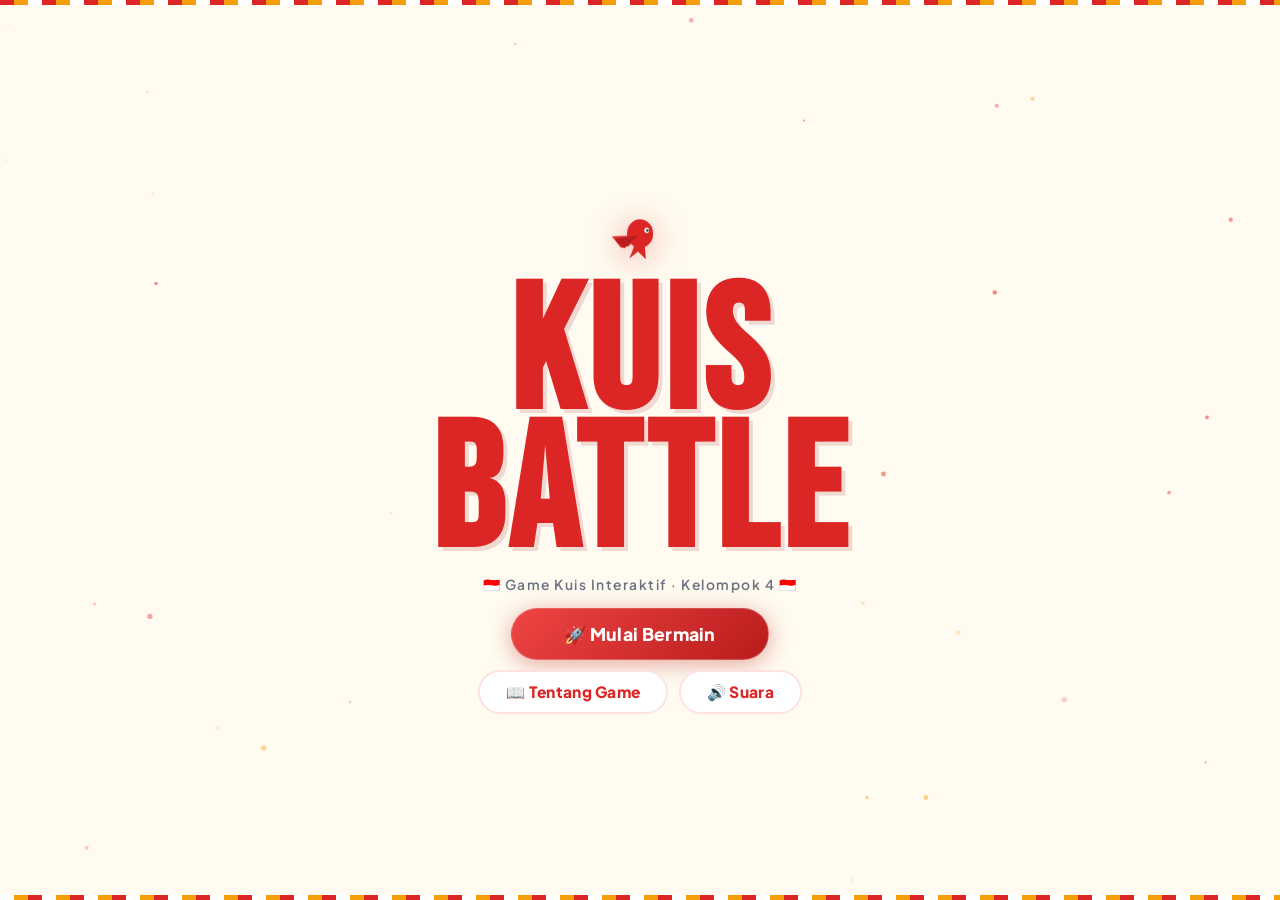
==== commit 4347ce62: "Update index.html" ====
--- a/index.html
+++ b/index.html
@@ -2,7 +2,7 @@
 <html lang="id">
 <head>
 <meta charset="UTF-8">
-<meta name="viewport" content="width=device-width,initial-scale=1,maximum-scale=1,minimum-scale=1,user-scalable=no,viewport-fit=cover">
+<meta name="viewport" content="width=device-width,initial-scale=1,maximum-scale=5,minimum-scale=1,viewport-fit=cover">
 <meta name="mobile-web-app-capable" content="yes">
 <meta name="apple-mobile-web-app-capable" content="yes">
 <meta name="apple-mobile-web-app-status-bar-style" content="black-translucent">
@@ -280,4 +280,4 @@
 
 <script src="app.js"></script>
 </body>
-</html>+</html>
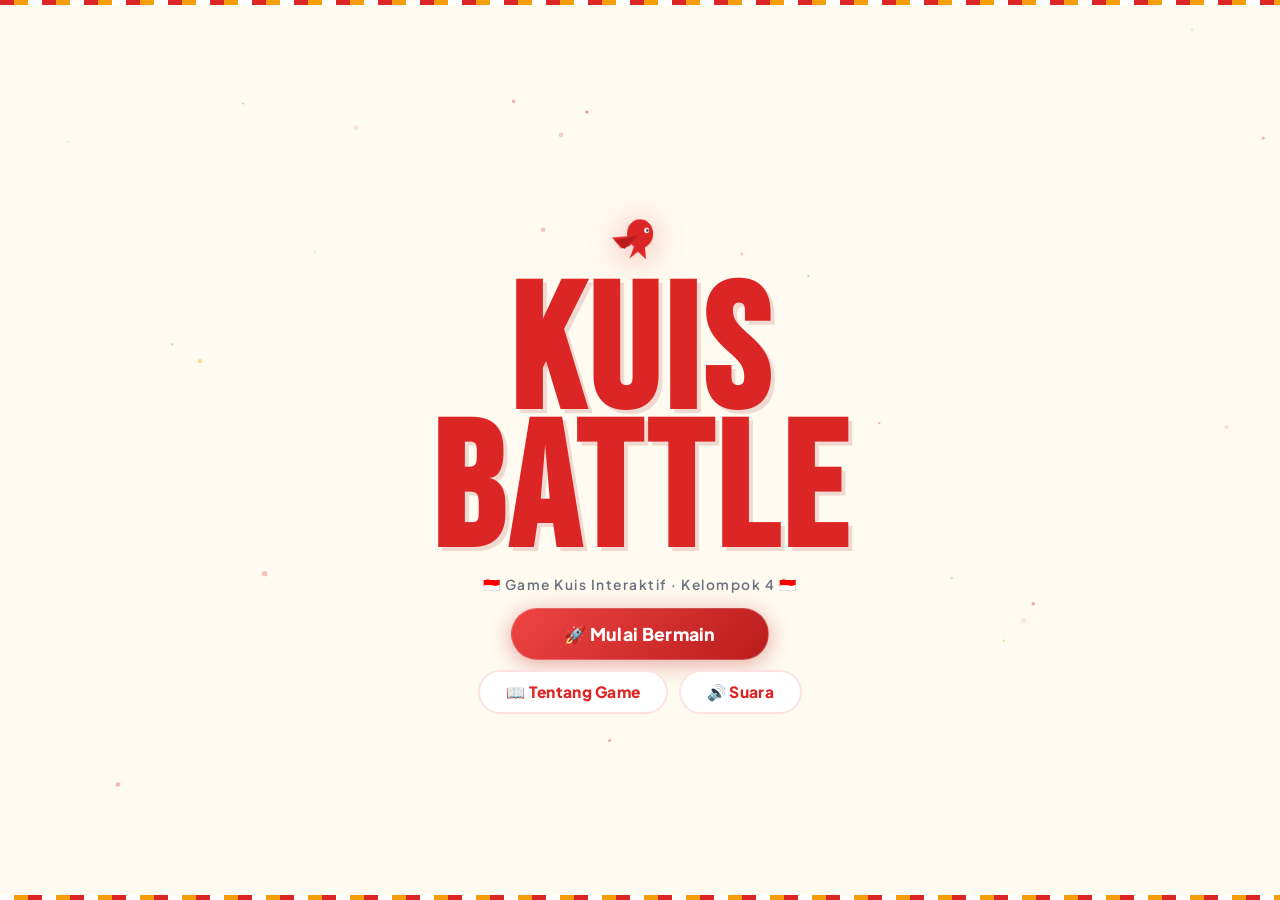
==== commit ed657779: "Add files via upload" ====
--- a/index.html
+++ b/index.html
@@ -280,4 +280,4 @@
 
 <script src="app.js"></script>
 </body>
-</html>
+</html>
--- a/style.css
+++ b/style.css
@@ -17,12 +17,12 @@
   --sh:0 2px 16px rgba(0,0,0,.1);--sh2:0 6px 32px rgba(0,0,0,.16);
 }
 *,*::before,*::after{margin:0;padding:0;box-sizing:border-box}
-html{height:100%;overflow:hidden;-webkit-text-size-adjust:none;touch-action:pan-down;overscroll-behavior:none}
+html{height:100%;overflow:hidden;-webkit-text-size-adjust:none;touch-action:auto;overscroll-behavior:none}
 body{
   font-family:var(--fb);background:var(--cream);
   width:100vw;height:100dvh;
   overflow-x:hidden;overflow-y:auto;
-  overscroll-behavior-y:contain;
+  overscroll-behavior:none;
   -webkit-user-select:none;user-select:none;
   -webkit-tap-highlight-color:transparent;
   padding:env(safe-area-inset-top) env(safe-area-inset-right) env(safe-area-inset-bottom) env(safe-area-inset-left);
@@ -35,7 +35,7 @@
 /* ── SCREENS ── */
 .screen{position:fixed;inset:0;z-index:1;display:flex;flex-direction:column;align-items:center;justify-content:center;opacity:0;pointer-events:none;transition:opacity .28s ease,transform .28s ease;transform:scale(.97) translateY(6px);background:var(--cream);overflow:hidden}
 .screen.active{opacity:1;pointer-events:all;transform:none}
-.screen.leaving{opacity:0;transform:scale(1.03) translateY(-6px)}
+.screen.leaving{opacity:0;transform:scale(1.03) translateY(-6px);pointer-events:none}
 /* Red-white stripe */
 .screen:not(.s-cd):not(.s-game):not(.s-winner):not(.s-qlist)::before,
 .screen:not(.s-cd):not(.s-game):not(.s-winner):not(.s-qlist)::after{content:'';position:absolute;left:0;right:0;height:5px;z-index:20}
@@ -81,7 +81,7 @@
 .about-panels{flex:1;overflow:hidden;min-height:0;position:relative}
 .about-panel{position:absolute;inset:0;opacity:0;pointer-events:none;transition:opacity .22s}
 .about-panel.active{opacity:1;pointer-events:all}
-.about-scroll{height:100%;overflow-y:auto;-webkit-overflow-scrolling:touch;display:flex;flex-direction:column;gap:.9rem;padding:.3rem .1rem}
+.about-scroll{height:100%;overflow-y:auto;-webkit-overflow-scrolling:touch;touch-action:pan-y;display:flex;flex-direction:column;gap:.9rem;padding:.3rem .1rem}
 .rule-section{background:#fff;border-radius:14px;padding:clamp(.8rem,1.8vw,1.2rem);border:1.5px solid var(--border);box-shadow:var(--sh)}
 .rule-title{font-family:var(--fh);font-size:clamp(1.05rem,2.5vw,1.3rem);color:var(--red);letter-spacing:1.5px;margin-bottom:.6rem;padding-bottom:.5rem;border-bottom:2px solid var(--red-l)}
 .rule-list{list-style:none;display:flex;flex-direction:column;gap:.4rem;padding-left:.2rem}
@@ -104,7 +104,7 @@
 .sp-red .sp-hd{color:var(--red);border-color:var(--red-l)}
 .sp-wh .sp-hd{color:var(--dark);border-color:var(--border)}
 .split-div{width:4px;flex-shrink:0;margin:8px 0;border-radius:4px;background:linear-gradient(180deg,var(--red),var(--amb) 50%,var(--red))}
-.mlist{list-style:none;display:flex;flex-direction:column;gap:.3rem;flex:1;overflow-y:auto}
+.mlist{list-style:none;display:flex;flex-direction:column;gap:.3rem;flex:1;overflow-y:auto;touch-action:pan-y}
 .mlist li{display:flex;align-items:center;gap:8px;padding:.33rem .55rem;border-radius:8px;font-size:clamp(.8rem,1.6vw,.92rem);font-weight:600;color:var(--dark);background:var(--light);border:1.5px solid var(--border)}
 .mn{width:20px;height:20px;border-radius:50%;background:var(--red);color:#fff;display:flex;align-items:center;justify-content:center;font-size:.64rem;font-weight:800;flex-shrink:0}
 .sp-body{font-size:clamp(.8rem,1.6vw,.92rem);line-height:1.72;color:var(--gray);flex:1}
@@ -169,7 +169,7 @@
 .st1 .cnt-btn{border-color:var(--t1);color:var(--t1)}.st1 .cnt-btn:hover{background:var(--t1l)}
 .st2 .cnt-btn{border-color:var(--t2);color:var(--t2)}.st2 .cnt-btn:hover{background:var(--t2l)}
 .cnt-val{font-family:var(--fh);font-size:1.8rem;min-width:40px;text-align:center;line-height:1;color:var(--dark)}
-.names-grid{flex:1;display:grid;grid-template-columns:repeat(auto-fill,minmax(148px,1fr));gap:.36rem;overflow-y:auto;padding:.38rem .12rem}
+.names-grid{flex:1;display:grid;grid-template-columns:repeat(auto-fill,minmax(148px,1fr));gap:.36rem;overflow-y:auto;touch-action:pan-y;padding:.38rem .12rem}
 .name-row{display:flex;align-items:center;gap:.34rem}
 .name-num{width:19px;height:19px;border-radius:50%;font-size:.62rem;font-weight:800;color:#fff;display:flex;align-items:center;justify-content:center;flex-shrink:0}
 .st1 .name-num{background:var(--t1)}.st2 .name-num{background:var(--t2)}
@@ -286,7 +286,7 @@
 .ql-hd{flex-shrink:0;padding:clamp(12px,2.5vh,20px) clamp(16px,3vw,28px);background:linear-gradient(135deg,var(--red-d),var(--red))}
 .ql-title{font-family:var(--fh);font-size:clamp(1.3rem,3.5vw,2rem);letter-spacing:2px;color:#fff}
 .ql-sub{font-size:.78rem;color:rgba(255,255,255,.65);font-weight:600;margin-top:2px}
-.ql-scroll{flex:1;overflow-y:auto;-webkit-overflow-scrolling:touch;padding:clamp(10px,2vw,18px);display:flex;flex-direction:column;gap:clamp(.55rem,1.2vw,.95rem)}
+.ql-scroll{flex:1;overflow-y:auto;-webkit-overflow-scrolling:touch;touch-action:pan-y;padding:clamp(10px,2vw,18px);display:flex;flex-direction:column;gap:clamp(.55rem,1.2vw,.95rem)}
 .q-card{background:#fff;border-radius:12px;padding:clamp(.65rem,1.4vw,1rem);border:1.5px solid var(--border);box-shadow:var(--sh)}
 .q-num{font-size:.68rem;font-weight:800;color:var(--gray);letter-spacing:1px;margin-bottom:.28rem;display:flex;align-items:center;justify-content:space-between;flex-wrap:wrap;gap:.3rem}
 .q-time-tags{display:flex;gap:.4rem;flex-wrap:wrap}
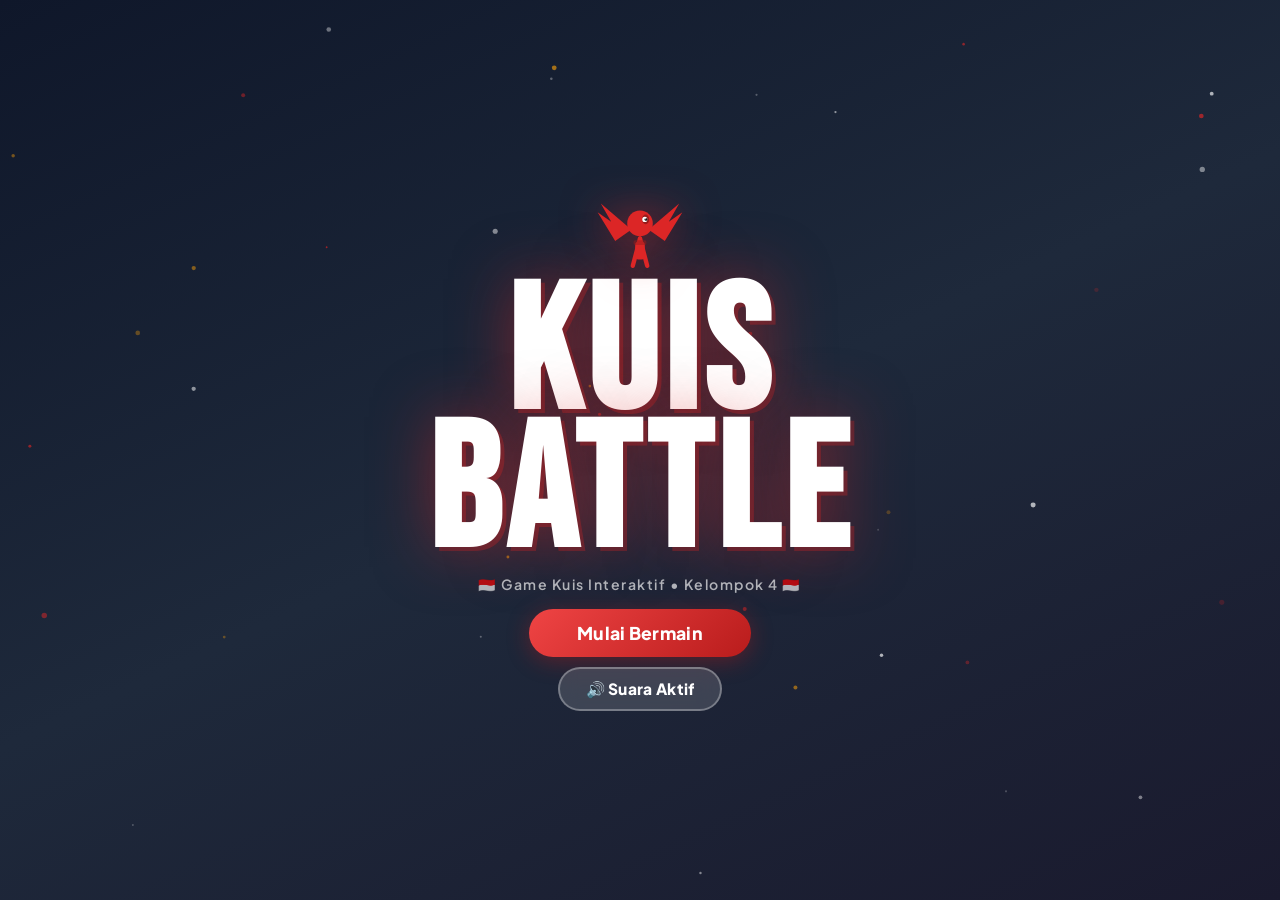
==== commit afcb9fda: "Add files via upload" ====
--- a/index.html
+++ b/index.html
@@ -2,7 +2,7 @@
 <html lang="id">
 <head>
 <meta charset="UTF-8">
-<meta name="viewport" content="width=device-width,initial-scale=1,maximum-scale=5,minimum-scale=1,viewport-fit=cover">
+<meta name="viewport" content="width=device-width,initial-scale=1,maximum-scale=1,minimum-scale=1,user-scalable=no,viewport-fit=cover">
 <meta name="mobile-web-app-capable" content="yes">
 <meta name="apple-mobile-web-app-capable" content="yes">
 <meta name="apple-mobile-web-app-status-bar-style" content="black-translucent">
@@ -10,271 +10,187 @@
 <title>Kuis Battle 🇮🇩</title>
 <link rel="manifest" href="manifest.json">
 <link rel="preconnect" href="https://fonts.googleapis.com">
-<link href="https://fonts.googleapis.com/css2?family=Bebas+Neue&family=Plus+Jakarta+Sans:wght@400;500;600;700;800;900&display=swap" rel="stylesheet">
+<link href="https://fonts.googleapis.com/css2?family=Bebas+Neue&family=Plus+Jakarta+Sans:ital,wght@0,400;0,500;0,600;0,700;0,800;0,900;1,600&display=swap" rel="stylesheet">
 <link rel="stylesheet" href="style.css">
 </head>
 <body>
 
-<!-- ═══ HOME ═══ -->
+<!-- HOME -->
 <div id="s-home" class="screen active">
-  <canvas id="home-particles" class="home-canvas"></canvas>
-  <div class="home-inner">
-    <div class="home-garuda"><canvas id="garuda-cv" width="110" height="100"></canvas></div>
-    <h1 class="home-title">KUIS<br>BATTLE</h1>
-    <p class="home-sub">🇮🇩 Game Kuis Interaktif · Kelompok 4 🇮🇩</p>
-    <div class="home-btns">
-      <button class="btn btn-hero" onclick="App.go('s-info')">🚀 Mulai Bermain</button>
-      <div class="home-row2">
-        <button class="btn btn-outline" onclick="App.go('s-about')">📖 Tentang Game</button>
-        <button class="btn btn-outline" id="snd-btn" onclick="App.toggleSound()">🔊 Suara</button>
-        <button class="btn btn-outline" id="resume-btn" onclick="App.tryResume()" style="display:none">▶ Lanjutkan</button>
+  <div class="home-wrap">
+    <canvas id="home-canvas" class="home-canvas"></canvas>
+    <div class="home-content">
+      <div class="home-logo-wrap"><div id="home-garuda" class="home-garuda"></div></div>
+      <h1 class="home-title">KUIS<br>BATTLE</h1>
+      <p class="home-tagline">🇮🇩 Game Kuis Interaktif &bull; Kelompok 4 🇮🇩</p>
+      <div class="home-btns">
+        <button class="btn btn-hero" onclick="App.go('s-info')">Mulai Bermain</button>
+        <button class="btn btn-glass" onclick="App.toggleSound()" id="snd-btn">🔊 Suara Aktif</button>
       </div>
     </div>
   </div>
 </div>
 
-<!-- ═══ TENTANG GAME ═══ -->
-<div id="s-about" class="screen">
-  <button class="back-btn" onclick="App.go('s-home')">← Beranda</button>
-  <div class="about-wrap">
-    <div class="about-tabs">
-      <button class="atab active" onclick="App.switchTab(0)">📖 Cara Main</button>
-      <button class="atab" onclick="App.switchTab(1)">⚙️ Pembuatan</button>
-      <button class="atab" onclick="App.switchTab(2)">📋 Daftar Soal</button>
+<!-- INFO -->
+<div id="s-info" class="screen">
+  <button class="back-btn" onclick="App.go('s-home')">&#8592; Kembali</button>
+  <div class="split-screen">
+    <div class="split-pane pane-red">
+      <div class="pane-header"><span class="ph-icon">👥</span><span>Anggota Kelompok 4</span></div>
+      <ul class="member-list">
+        <li><span class="mn r">1</span>Nama Anggota 1</li>
+        <li><span class="mn r">2</span>Nama Anggota 2</li>
+        <li><span class="mn r">3</span>Nama Anggota 3</li>
+        <li><span class="mn r">4</span>Nama Anggota 4</li>
+        <li><span class="mn r">5</span>Nama Anggota 5</li>
+      </ul>
     </div>
-    <div class="about-panels">
-      <!-- TAB 0: Cara Main -->
-      <div class="about-panel active" id="tab-0">
-        <div class="about-scroll">
-          <div class="rule-section">
-            <div class="rule-title">⚔️ Mode 1 — Rebut Bendera (2 Pemain)</div>
-            <ul class="rule-list">
-              <li>Layar dibagi 2 — Kiri (Merah) vs Kanan (Biru)</li>
-              <li>Karakter bergerak maju setiap jawaban <b>BENAR</b></li>
-              <li>Yang pertama merebut bendera di tengah = <b>MENANG</b></li>
-              <li>Waktu 70 detik per pemain. Benar <span class="rl-ok">−3 dtk</span>, Salah <span class="rl-err">−5 dtk</span></li>
-              <li>Soal salah masuk antrian ulang sampai dijawab benar</li>
-            </ul>
-          </div>
-          <div class="rule-section">
-            <div class="rule-title">🤝 Mode 2 — Tim Battle (Maks 20/Tim)</div>
-            <ul class="rule-list">
-              <li>2 Tim bersaing — Tim Merah (kiri) vs Tim Biru (kanan)</li>
-              <li>Peserta bergantian menjawab soal dalam tim masing-masing</li>
-              <li>Wakil tim bergerak ke bendera setiap jawaban benar</li>
-              <li>Suporter menonton & bersemangat di pinggir lapangan</li>
-              <li>Setup: masukkan nama Tim Merah dulu → Siap → Tim Biru</li>
-            </ul>
-          </div>
-          <div class="rule-section">
-            <div class="rule-title">☕ Cozy Mode — Solo Santai</div>
-            <ul class="rule-list">
-              <li>Untuk 1 pemain, tanpa batas waktu sama sekali</li>
-              <li>Jawab 20 soal sambil belajar dengan santai</li>
-              <li>Karakter berjalan santai setiap jawaban benar</li>
-              <li>Cocok untuk belajar mandiri tanpa tekanan</li>
-            </ul>
-          </div>
-          <div class="rule-section">
-            <div class="rule-title">🎵 Sistem Suara</div>
-            <ul class="rule-list">
-              <li>Musik latar (musik.mp3) dimainkan di lobi</li>
-              <li>Efek suara otomatis mengecilkan musik (ducking)</li>
-              <li>Toggle suara tersedia di beranda</li>
-            </ul>
-          </div>
+    <div class="split-sep"></div>
+    <div class="split-pane pane-grn">
+      <div class="pane-header"><span class="ph-icon">🎯</span><span>Tujuan Pembelajaran</span></div>
+      <p class="info-body">Meningkatkan pemahaman siswa terhadap <strong>Pengetahuan Umum Indonesia</strong> melalui permainan kuis interaktif yang kompetitif dan menyenangkan. Melatih kecepatan berpikir, kerja sama tim, serta ketepatan menjawab soal dalam suasana bersaing yang sehat dan sportif.</p>
+      <div class="tag-row">
+        <span class="tag">🗺️ Geografi</span><span class="tag">🏛️ Sejarah</span><span class="tag">🎭 Budaya</span><span class="tag">🌿 Alam</span>
+      </div>
+      <button class="btn btn-primary" style="margin-top:auto" onclick="App.go('s-mode')">Pilih Mode Game &#8594;</button>
+    </div>
+  </div>
+</div>
+
+<!-- MODE SELECT -->
+<div id="s-mode" class="screen">
+  <button class="back-btn" onclick="App.go('s-info')">&#8592; Kembali</button>
+  <div class="mode-screen-inner">
+    <div class="mode-heading-wrap">
+      <h2 class="section-title">Pilih Mode Permainan</h2>
+      <p class="section-sub">Klik mode untuk melihat cara bermain</p>
+    </div>
+    <div class="mode-cards">
+      <div class="mode-card mc-red" onclick="App.selectMode(1)">
+        <div class="mc-illustration">
+          <svg viewBox="0 0 120 80" fill="none">
+            <ellipse cx="30" cy="75" rx="16" ry="4" fill="rgba(0,0,0,.2)"/>
+            <ellipse cx="90" cy="75" rx="16" ry="4" fill="rgba(0,0,0,.2)"/>
+            <circle cx="30" cy="22" r="12" fill="#C68642"/><path d="M22 14 Q30 8 38 14" fill="#1C0700"/>
+            <rect x="16" y="34" width="28" height="22" rx="4" fill="#DC2626"/>
+            <rect x="9" y="57" width="11" height="20" rx="3" fill="#374151"/><rect x="20" y="57" width="11" height="20" rx="3" fill="#1F2937"/>
+            <circle cx="90" cy="22" r="12" fill="#C68642"/><path d="M82 14 Q90 8 98 14" fill="#1C0700"/>
+            <rect x="76" y="34" width="28" height="22" rx="4" fill="#059669"/>
+            <rect x="69" y="57" width="11" height="20" rx="3" fill="#374151"/><rect x="80" y="57" width="11" height="20" rx="3" fill="#1F2937"/>
+            <path d="M44 45 Q60 42 76 45" stroke="#78350F" stroke-width="4" stroke-linecap="round" fill="none"/>
+            <rect x="55" y="36" width="10" height="18" rx="3" fill="#F59E0B"/><circle cx="60" cy="36" r="5" fill="#FBBF24"/>
+            <line x1="10" y1="79" x2="110" y2="79" stroke="#166534" stroke-width="3" stroke-linecap="round"/>
+          </svg>
         </div>
+        <div class="mc-badge red-badge">MODE 1</div>
+        <div class="mc-title">⚔️ Tarik Tambang</div>
+        <div class="mc-sub">2 Pemain Individu</div>
+        <div class="mc-preview">Jawab 20 soal tercepat dengan waktu 70 detik!</div>
       </div>
-      <!-- TAB 1: Pembuatan -->
-      <div class="about-panel" id="tab-1">
-        <div class="about-scroll">
-          <div class="rule-section">
-            <div class="rule-title">🛠️ Cara Pembuatan Game</div>
-            <ul class="rule-list">
-              <li><b>Teknologi:</b> HTML5, CSS3, JavaScript murni (vanilla JS) — tanpa library/framework</li>
-              <li><b>Canvas API:</b> Arena permainan digambar dengan HTML Canvas untuk animasi 60fps</li>
-              <li><b>Web Audio API:</b> Efek suara & musik dibuat langsung dari oscillator + ducking</li>
-              <li><b>PWA:</b> Progressive Web App — bisa diinstal & fullscreen di HP</li>
-              <li><b>Responsive:</b> Mendukung portrait/landscape, HP, tablet, dan TV</li>
-            </ul>
-          </div>
-          <div class="rule-section">
-            <div class="rule-title">⚙️ Fitur Teknis</div>
-            <ul class="rule-list">
-              <li>Animasi karakter 60fps dengan requestAnimationFrame</li>
-              <li>Physics fall — karakter jatuh dramatis saat kalah</li>
-              <li>Karakter manusia realistis dengan kulit, rambut, ekspresi</li>
-              <li>Sistem timer independen untuk setiap pemain/tim</li>
-              <li>Auto-save state untuk fitur Resume</li>
-              <li>Batik pattern sebagai dekorasi latar belakang</li>
-            </ul>
-          </div>
-          <div class="rule-section">
-            <div class="rule-title">👥 Tim Pengembang</div>
-            <ul class="rule-list">
-              <li>Kelompok 4 — Kelas Informatika</li>
-              <li>Dibuat untuk keperluan pembelajaran interaktif</li>
-              <li>Guru: Bapak/Ibu Informatika SMP</li>
-            </ul>
-          </div>
+      <div class="mode-card mc-grn" onclick="App.selectMode(2)">
+        <div class="mc-illustration">
+          <svg viewBox="0 0 120 80" fill="none">
+            <ellipse cx="20" cy="75" rx="10" ry="3" fill="rgba(0,0,0,.2)"/>
+            <ellipse cx="36" cy="75" rx="10" ry="3" fill="rgba(0,0,0,.2)"/>
+            <ellipse cx="84" cy="75" rx="10" ry="3" fill="rgba(0,0,0,.2)"/>
+            <ellipse cx="100" cy="75" rx="10" ry="3" fill="rgba(0,0,0,.2)"/>
+            <circle cx="20" cy="20" r="9" fill="#C68642"/><rect x="13" y="30" width="14" height="16" rx="3" fill="#DC2626"/>
+            <rect x="10" y="46" width="8" height="16" rx="2" fill="#374151"/><rect x="19" y="46" width="8" height="16" rx="2" fill="#1F2937"/>
+            <circle cx="36" cy="22" r="9" fill="#D4A07A"/><rect x="29" y="32" width="14" height="16" rx="3" fill="#EF4444"/>
+            <rect x="26" y="48" width="8" height="16" rx="2" fill="#374151"/><rect x="35" y="48" width="8" height="16" rx="2" fill="#1F2937"/>
+            <circle cx="84" cy="20" r="9" fill="#C68642"/><rect x="77" y="30" width="14" height="16" rx="3" fill="#059669"/>
+            <rect x="74" y="46" width="8" height="16" rx="2" fill="#374151"/><rect x="83" y="46" width="8" height="16" rx="2" fill="#1F2937"/>
+            <circle cx="100" cy="22" r="9" fill="#D4A07A"/><rect x="93" y="32" width="14" height="16" rx="3" fill="#16A34A"/>
+            <rect x="90" y="48" width="8" height="16" rx="2" fill="#374151"/><rect x="99" y="48" width="8" height="16" rx="2" fill="#1F2937"/>
+            <path d="M43 40 Q60 37 77 40" stroke="#78350F" stroke-width="3.5" stroke-linecap="round" fill="none"/>
+            <rect x="56" y="32" width="8" height="14" rx="2" fill="#F59E0B"/><circle cx="60" cy="32" r="4" fill="#FBBF24"/>
+            <line x1="4" y1="79" x2="116" y2="79" stroke="#166534" stroke-width="3" stroke-linecap="round"/>
+          </svg>
         </div>
-      </div>
-      <!-- TAB 2: Daftar Soal -->
-      <div class="about-panel" id="tab-2">
-        <div class="about-scroll" id="about-qlist"></div>
+        <div class="mc-badge grn-badge">MODE 2</div>
+        <div class="mc-title">🤝 Tim Battle</div>
+        <div class="mc-sub">2 Tim, Maks. 20 Peserta</div>
+        <div class="mc-preview">Berlomba jawab 20 soal bersama tim!</div>
       </div>
     </div>
   </div>
 </div>
 
-<!-- ═══ INFO ═══ -->
-<div id="s-info" class="screen">
-  <button class="back-btn" onclick="App.go('s-home')">← Kembali</button>
-  <div class="split-screen">
-    <div class="split-pane sp-red">
-      <div class="sp-hd">👥 Anggota Kelompok 4</div>
-      <ul class="mlist">
-        <li><span class="mn">1</span>Nama Anggota 1</li>
-        <li><span class="mn">2</span>Nama Anggota 2</li>
-        <li><span class="mn">3</span>Nama Anggota 3</li>
-        <li><span class="mn">4</span>Nama Anggota 4</li>
-        <li><span class="mn">5</span>Nama Anggota 5</li>
-      </ul>
+<!-- HOW TO PLAY -->
+<div id="s-howto" class="screen">
+  <button class="back-btn" onclick="App.go('s-mode')">&#8592; Kembali</button>
+  <div class="howto-wrap">
+    <div class="howto-header">
+      <div class="howto-mode-badge" id="howto-badge">MODE 1</div>
+      <h2 class="howto-title" id="howto-title">Tarik Tambang</h2>
+      <p class="howto-sub" id="howto-sub">2 Pemain Individu</p>
     </div>
-    <div class="split-div"></div>
-    <div class="split-pane sp-wh">
-      <div class="sp-hd">🎯 Tujuan Pembelajaran</div>
-      <p class="sp-body">Meningkatkan pemahaman siswa terhadap <b>Pengetahuan Umum Indonesia</b> melalui permainan kuis interaktif yang kompetitif dan menyenangkan. Melatih kecepatan berpikir serta ketepatan menjawab.</p>
-      <div class="tag-row">
-        <span class="tag">🗺️ Geografi</span><span class="tag">🏛️ Sejarah</span>
-        <span class="tag">🎭 Budaya</span><span class="tag">🌿 Alam</span>
-      </div>
-      <button class="btn btn-red" style="margin-top:auto" onclick="App.go('s-mode')">Pilih Mode →</button>
+    <div class="howto-steps" id="howto-steps"></div>
+    <button class="btn btn-hero howto-go-btn" onclick="App.go('s-setup')">Siap! Masukkan Nama &#8594;</button>
+  </div>
+</div>
+
+<!-- SETUP -->
+<div id="s-setup" class="screen">
+  <button class="back-btn" onclick="App.go('s-howto')">&#8592; Kembali</button>
+  <div class="split-screen" id="setup-cols"></div>
+  <button class="btn btn-start" id="setup-go" onclick="App.startFromSetup()">&#9876; MASUK ARENA!</button>
+</div>
+
+<!-- COUNTDOWN -->
+<div id="s-countdown" class="screen s-countdown">
+  <div class="cd-ring"></div>
+  <div class="cd-ring cd-ring2"></div>
+  <p class="cd-top">BERSIAP!</p>
+  <div class="cd-num" id="cdn">3</div>
+  <p class="cd-bot">&#127470;&#127465; Semangat!</p>
+</div>
+
+<!-- GAME -->
+<div id="s-game" class="screen s-game">
+  <div id="arena" class="arena"><canvas id="arena-canvas"></canvas></div>
+  <div class="game-panels" id="game-panels">
+    <div class="gpanel" id="gp-left">
+      <div class="panel-flash" id="pf-left"></div>
+      <div class="gp-head" id="gph-left"></div>
+      <div class="gp-trow"><div class="gp-tbar"><div class="gp-fill" id="gf-left"></div></div><div class="gp-tsec" id="gt-left">70s</div></div>
+      <div class="gp-q" id="gq-left">Memuat soal...</div>
+      <div class="gp-opts" id="go-left"></div>
+    </div>
+    <div class="game-sep"></div>
+    <div class="gpanel" id="gp-right">
+      <div class="panel-flash" id="pf-right"></div>
+      <div class="gp-head" id="gph-right"></div>
+      <div class="gp-trow"><div class="gp-tbar"><div class="gp-fill" id="gf-right"></div></div><div class="gp-tsec" id="gt-right">70s</div></div>
+      <div class="gp-q" id="gq-right">Memuat soal...</div>
+      <div class="gp-opts" id="go-right"></div>
     </div>
   </div>
 </div>
 
-<!-- ═══ MODE ═══ -->
-<div id="s-mode" class="screen">
-  <button class="back-btn" onclick="App.go('s-info')">← Kembali</button>
-  <div class="mode-wrap">
-    <h2 class="sec-title">Pilih Mode</h2>
-    <p class="sec-sub">Pilih mode permainan yang sesuai</p>
-    <div class="mode-cards">
-      <div class="mcard mcard-1" onclick="App.selectMode(1)">
-        <div class="mc-ico">⚔️</div>
-        <div class="mc-bdg">MODE 1</div>
-        <div class="mc-title">Rebut Bendera</div>
-        <div class="mc-sub">2 Pemain Individu</div>
-        <div class="mc-desc">Karakter berlomba merebut bendera! Jawab benar → maju!</div>
-      </div>
-      <div class="mcard mcard-2" onclick="App.selectMode(2)">
-        <div class="mc-ico">🤝</div>
-        <div class="mc-bdg">MODE 2</div>
-        <div class="mc-title">Tim Battle</div>
-        <div class="mc-sub">2 Tim · Maks 20 Peserta</div>
-        <div class="mc-desc">Tim berlomba merebut bendera bersama. Suporter menyemangati!</div>
-      </div>
-      <div class="mcard mcard-3" onclick="App.selectMode(3)">
-        <div class="mc-ico">☕</div>
-        <div class="mc-bdg mc-bdg-c">COZY</div>
-        <div class="mc-title">Cozy Mode</div>
-        <div class="mc-sub">Solo · Tanpa Waktu</div>
-        <div class="mc-desc">Belajar santai tanpa tekanan! Karakter berjalan maju pelan.</div>
-      </div>
-    </div>
+<!-- WINNER -->
+<div id="s-winner" class="screen s-winner">
+  <canvas id="cf-canvas"></canvas>
+  <div class="winner-body">
+    <div class="w-trophy" id="w-trophy">🏆</div>
+    <div class="w-label" id="w-label">PEMENANG</div>
+    <div class="w-name" id="w-name">—</div>
+    <div class="w-sub" id="w-sub">LUAR BIASA! 🎉</div>
+    <div class="w-scores" id="w-scores"></div>
+    <button class="btn btn-hero" onclick="App.go('s-qlist')">📋 Lihat Daftar Soal</button>
   </div>
 </div>
 
-<!-- ═══ CARA MAIN ═══ -->
-<div id="s-howto" class="screen">
-  <button class="back-btn" onclick="App.go('s-mode')">← Kembali</button>
-  <div class="howto-wrap">
-    <div class="howto-hd">
-      <div class="hw-badge" id="hw-badge">MODE 1</div>
-      <h2 class="hw-title" id="hw-title">Rebut Bendera</h2>
-      <p class="hw-sub" id="hw-sub">2 Pemain Individu</p>
-    </div>
-    <div class="hw-steps" id="hw-steps"></div>
-    <button class="btn btn-red hw-go" onclick="App.go('s-setup')">Siap! Masukkan Nama →</button>
+<!-- QUESTION LIST -->
+<div id="s-qlist" class="screen s-qlist">
+  <div class="qlist-header">
+    <h2 class="qlist-title">📋 Daftar Soal yang Keluar</h2>
+    <p class="qlist-sub" id="qlist-sub">20 soal telah dijawab</p>
   </div>
-</div>
-
-<!-- ═══ SETUP ═══ -->
-<div id="s-setup" class="screen">
-  <button class="back-btn" onclick="App.go('s-howto')">← Kembali</button>
-  <div id="setup-stage" class="split-screen"></div>
-  <button class="btn btn-start" id="setup-go" onclick="App.setupAction()">⚔ MASUK ARENA!</button>
-</div>
-
-<!-- ═══ COUNTDOWN ═══ -->
-<div id="s-countdown" class="screen s-cd">
-  <div class="cd-ring r1"></div><div class="cd-ring r2"></div><div class="cd-ring r3"></div>
-  <p class="cd-top">BERSIAP!</p>
-  <div class="cd-num" id="cdn">3</div>
-  <p class="cd-bot">🇮🇩 Semangat Bertanding!</p>
-</div>
-
-<!-- ═══ GAME ═══ -->
-<div id="s-game" class="screen s-game">
-  <div class="arena-header" id="arena-header"></div>
-  <div class="arena-wrap" id="arena-wrap"><canvas id="arena-cv"></canvas></div>
-  <div class="gpanels" id="gpanels">
-    <div class="gpanel" id="gp-left">
-      <div class="pflash" id="pfl-left"></div>
-      <div class="gph" id="gph-left"></div>
-      <div class="gt-row"><div class="gt-bar"><div class="gt-fill" id="gtf-left"></div></div><div class="gt-sec" id="gts-left">70s</div></div>
-      <div class="gqbox" id="gq-left">Memuat soal…</div>
-      <div class="gopts" id="go-left"></div>
-    </div>
-    <div class="gsep"></div>
-    <div class="gpanel" id="gp-right">
-      <div class="pflash" id="pfl-right"></div>
-      <div class="gph" id="gph-right"></div>
-      <div class="gt-row"><div class="gt-bar"><div class="gt-fill" id="gtf-right"></div></div><div class="gt-sec" id="gts-right">70s</div></div>
-      <div class="gqbox" id="gq-right">Memuat soal…</div>
-      <div class="gopts" id="go-right"></div>
-    </div>
-  </div>
-</div>
-
-<!-- ═══ COZY GAME ═══ -->
-<div id="s-cozy" class="screen s-game">
-  <div class="arena-header" id="cozy-header"></div>
-  <div class="arena-wrap" id="cozy-wrap"><canvas id="cozy-cv"></canvas></div>
-  <div class="cozy-qa">
-    <div class="gph" id="gph-cozy"></div>
-    <div class="gqbox" id="gq-cozy" style="min-height:clamp(44px,9vh,72px);font-size:clamp(.82rem,1.65vw,1.02rem)">Memuat soal…</div>
-    <div class="gopts cozy-opts" id="go-cozy"></div>
-  </div>
-</div>
-
-<!-- ═══ WINNER ═══ -->
-<div id="s-winner" class="screen s-winner">
-  <canvas id="cf-cv"></canvas>
-  <div class="win-body">
-    <div class="win-trophy">🏆</div>
-    <div class="win-lbl">PEMENANG!</div>
-    <div class="win-name" id="win-name">—</div>
-    <div class="win-sub">LUAR BIASA! 🎉</div>
-    <div class="win-scores" id="win-scores"></div>
-    <div class="win-btns">
-      <button class="btn btn-red" onclick="App.goQList()">📋 Daftar Soal</button>
-      <button class="btn btn-outline-dark" onclick="App.goHome()">🏠 Beranda</button>
-    </div>
-  </div>
-</div>
-
-<!-- ═══ QLIST ═══ -->
-<div id="s-qlist" class="screen s-qlist">
-  <div class="ql-hd">
-    <h2 class="ql-title">📋 Daftar Soal & Penjelasan</h2>
-    <p class="ql-sub" id="ql-sub">Ringkasan permainan</p>
-  </div>
-  <div class="ql-scroll" id="ql-scroll"></div>
-  <div class="ql-footer">
-    <button class="btn btn-red" onclick="App.goHome()">🏠 Beranda</button>
-    <button class="btn btn-outline-dark" onclick="App.rematch()">🔄 Main Lagi</button>
+  <div class="qlist-scroll" id="qlist-scroll"></div>
+  <div class="qlist-footer">
+    <button class="btn btn-primary" onclick="App.goHome()">🏠 Menu Utama</button>
+    <button class="btn btn-glass-dark" onclick="App.rematch()">🔄 Main Lagi</button>
   </div>
 </div>
 
--- a/style.css
+++ b/style.css
@@ -1,328 +1,418 @@
-
-/* ═══════════════════════════════════════
-   ROOT — Merah Putih KB4 style
-═══════════════════════════════════════ */
-@import url('https://fonts.googleapis.com/css2?family=Bebas+Neue&family=Plus+Jakarta+Sans:wght@400;500;600;700;800;900&display=swap');
+/* ══════════════════════════════════════════
+   ROOT & RESET
+══════════════════════════════════════════ */
 :root{
   --red:#DC2626;--red-d:#991B1B;--red-l:#FEE2E2;--red-xl:#FFF5F5;
-  --t1:#F97316;--t1d:#C2410C;--t1l:#FFEDD5;/* team 1 = orange */
-  --t2:#1E3A8A;--t2d:#1e2d5a;--t2l:#DBEAFE;/* team 2 = navy */
-  --t3:#7C3AED;--t3d:#5B21B6;--t3l:#EDE9FE;/* cozy = purple */
-  --ok:#16A34A;--okl:#DCFCE7;
-  --amb:#F59E0B;--ambl:#FEF3C7;
-  --dark:#111827;--dk2:#1F2937;--slate:#374151;
-  --gray:#6B7280;--border:#E5E7EB;--light:#F9FAFB;
-  --cream:#FFFBF0;--white:#fff;
-  --fh:'Bebas Neue',cursive;--fb:'Plus Jakarta Sans',sans-serif;
-  --sh:0 2px 16px rgba(0,0,0,.1);--sh2:0 6px 32px rgba(0,0,0,.16);
-}
-*,*::before,*::after{margin:0;padding:0;box-sizing:border-box}
-html{height:100%;overflow:hidden;-webkit-text-size-adjust:none;touch-action:auto;overscroll-behavior:none}
+  --grn:#059669;--grn-d:#065F46;--grn-l:#D1FAE5;--grn-xl:#ECFDF5;
+  --amber:#F59E0B;--amber-d:#B45309;
+  --dark:#0F172A;--dark2:#1E293B;--slate:#334155;--gray:#64748B;
+  --border:#E2E8F0;--light:#F8FAFC;--white:#FFFFFF;--cream:#FFFBF0;
+  --skin:#C68642;--skin-d:#A0673A;--hair:#1C0700;
+  --fh:'Bebas Neue',sans-serif;--fb:'Plus Jakarta Sans',sans-serif;
+}
+*,*::before,*::after{margin:0;padding:0;box-sizing:border-box;touch-action:manipulation}
+html{height:100%;overflow:hidden;-webkit-text-size-adjust:none;text-size-adjust:none}
 body{
-  font-family:var(--fb);background:var(--cream);
-  width:100vw;height:100dvh;
-  overflow-x:hidden;overflow-y:auto;
-  overscroll-behavior:none;
+  font-family:var(--fb);
+  width:100vw;height:100vh;overflow:hidden;
   -webkit-user-select:none;user-select:none;
   -webkit-tap-highlight-color:transparent;
+  background:var(--dark);
   padding:env(safe-area-inset-top) env(safe-area-inset-right) env(safe-area-inset-bottom) env(safe-area-inset-left);
 }
-input,textarea{-webkit-user-select:text;user-select:text;touch-action:auto}
-button{touch-action:manipulation;-webkit-tap-highlight-color:transparent}
-body::before{content:'';position:fixed;inset:0;z-index:0;pointer-events:none;
-  background-image:url("data:image/svg+xml,%3Csvg width='64' height='64' viewBox='0 0 64 64' xmlns='http://www.w3.org/2000/svg'%3E%3Cg fill='none' stroke='%23DC2626' stroke-opacity='0.055' stroke-width='1'%3E%3Cpath d='M32 3L61 32L32 61L3 32Z'/%3E%3Cpath d='M32 14L50 32L32 50L14 32Z'/%3E%3Ccircle cx='32' cy='32' r='6'/%3E%3C/g%3E%3C/svg%3E")}
-
-/* ── SCREENS ── */
-.screen{position:fixed;inset:0;z-index:1;display:flex;flex-direction:column;align-items:center;justify-content:center;opacity:0;pointer-events:none;transition:opacity .28s ease,transform .28s ease;transform:scale(.97) translateY(6px);background:var(--cream);overflow:hidden}
-.screen.active{opacity:1;pointer-events:all;transform:none}
-.screen.leaving{opacity:0;transform:scale(1.03) translateY(-6px);pointer-events:none}
-/* Red-white stripe */
-.screen:not(.s-cd):not(.s-game):not(.s-winner):not(.s-qlist)::before,
-.screen:not(.s-cd):not(.s-game):not(.s-winner):not(.s-qlist)::after{content:'';position:absolute;left:0;right:0;height:5px;z-index:20}
-.screen:not(.s-cd):not(.s-game):not(.s-winner):not(.s-qlist)::before{top:0;background:repeating-linear-gradient(90deg,var(--red) 0,var(--red) 14px,var(--amb) 14px,var(--amb) 28px,#fff 28px,#fff 42px)}
-.screen:not(.s-cd):not(.s-game):not(.s-winner):not(.s-qlist)::after{bottom:0;background:repeating-linear-gradient(90deg,#fff 0,#fff 14px,var(--amb) 14px,var(--amb) 28px,var(--red) 28px,var(--red) 42px)}
-
-/* ── BACK BTN ── */
-.back-btn{position:absolute;top:11px;left:13px;z-index:30;display:flex;align-items:center;gap:5px;background:rgba(255,255,255,.92);backdrop-filter:blur(8px);border:1.5px solid var(--border);color:var(--slate);border-radius:50px;padding:6px 14px;font-family:var(--fb);font-size:.77rem;font-weight:700;cursor:pointer;transition:all .18s;box-shadow:var(--sh)}
+input{-webkit-user-select:text;user-select:text;touch-action:auto}
+button{touch-action:manipulation}
+
+/* Batik background pattern */
+body::before{
+  content:'';position:fixed;inset:0;z-index:0;pointer-events:none;opacity:.6;
+  background-image:url("data:image/svg+xml,%3Csvg width='64' height='64' viewBox='0 0 64 64' xmlns='http://www.w3.org/2000/svg'%3E%3Cg fill='none' stroke='%23DC2626' stroke-opacity='0.06' stroke-width='1'%3E%3Cpath d='M32 3L61 32L32 61L3 32Z'/%3E%3Cpath d='M32 14L50 32L32 50L14 32Z'/%3E%3Ccircle cx='32' cy='32' r='6'/%3E%3C/g%3E%3C/svg%3E");
+}
+
+/* ══════════════════════════════════════════
+   SCREENS
+══════════════════════════════════════════ */
+.screen{
+  position:fixed;inset:0;z-index:1;
+  display:flex;flex-direction:column;
+  align-items:center;justify-content:center;
+  opacity:0;pointer-events:none;
+  transition:opacity .28s ease,transform .28s ease;
+  transform:scale(.97);
+  background:var(--cream);
+}
+.screen.active{opacity:1;pointer-events:all;transform:scale(1)}
+.screen.leaving{opacity:0;transform:scale(1.03)}
+
+/* Stripe top/bottom for non-game screens */
+.screen:not(.s-game):not(.s-countdown):not(.s-winner):not(.s-qlist)::before,
+.screen:not(.s-game):not(.s-countdown):not(.s-winner):not(.s-qlist)::after{
+  content:'';position:absolute;left:0;right:0;height:5px;z-index:20
+}
+.screen:not(.s-game):not(.s-countdown):not(.s-winner):not(.s-qlist)::before{
+  top:0;background:repeating-linear-gradient(90deg,var(--red) 0,var(--red) 14px,var(--amber) 14px,var(--amber) 28px,#fff 28px,#fff 42px)
+}
+.screen:not(.s-game):not(.s-countdown):not(.s-winner):not(.s-qlist)::after{
+  bottom:0;background:repeating-linear-gradient(90deg,#fff 0,#fff 14px,var(--amber) 14px,var(--amber) 28px,var(--red) 28px,var(--red) 42px)
+}
+
+/* ══════════════════════════════════════════
+   BACK BUTTON
+══════════════════════════════════════════ */
+.back-btn{
+  position:absolute;top:12px;left:14px;z-index:30;
+  display:flex;align-items:center;gap:5px;
+  background:rgba(255,255,255,.9);backdrop-filter:blur(8px);
+  border:1.5px solid var(--border);color:var(--slate);
+  border-radius:50px;padding:6px 14px;
+  font-family:var(--fb);font-size:.78rem;font-weight:700;
+  cursor:pointer;transition:all .18s;box-shadow:0 2px 10px rgba(0,0,0,.08);
+}
 .back-btn:hover{border-color:var(--red);color:var(--red);transform:translateX(-2px)}
 
-/* ── BUTTONS ── */
-.btn{display:inline-flex;align-items:center;justify-content:center;gap:7px;border:none;border-radius:50px;cursor:pointer;font-family:var(--fb);font-weight:800;font-size:clamp(.82rem,1.9vw,.97rem);transition:all .2s cubic-bezier(.34,1.56,.64,1);letter-spacing:.3px;white-space:nowrap;padding:10px 26px}
-.btn:hover{transform:translateY(-2px) scale(1.03)}
-.btn:active{transform:scale(.96)}
-.btn-hero{background:linear-gradient(135deg,#EF4444,#B91C1C);color:#fff;box-shadow:0 4px 22px rgba(185,28,28,.38);padding:14px 52px;font-size:clamp(.95rem,2.2vw,1.1rem);border:1px solid rgba(255,255,255,.2)}
-.btn-red{background:linear-gradient(135deg,#EF4444,#B91C1C);color:#fff;box-shadow:0 3px 16px rgba(185,28,28,.3);border:1px solid rgba(255,255,255,.15)}
-.btn-outline{background:#fff;color:var(--red);border:2px solid var(--red-l)}
-.btn-outline:hover{border-color:var(--red);background:var(--red-xl)}
-.btn-outline-dark{background:#fff;color:var(--dark);border:2px solid var(--border)}
-.btn-outline-dark:hover{border-color:var(--slate);background:var(--light)}
-.btn-start{position:absolute;bottom:clamp(12px,2vh,18px);left:50%;transform:translateX(-50%);background:linear-gradient(135deg,#FBBF24,#B45309);color:#fff;box-shadow:0 4px 28px rgba(245,158,11,.45);padding:12px 54px;font-size:1.06rem;font-weight:900;border:1.5px solid rgba(255,255,255,.25);border-radius:50px;cursor:pointer;transition:all .22s cubic-bezier(.34,1.56,.64,1);z-index:10}
-.btn-start:hover{transform:translateX(-50%) translateY(-3px) scale(1.04)}
+/* ══════════════════════════════════════════
+   BUTTONS
+══════════════════════════════════════════ */
+.btn{
+  display:inline-flex;align-items:center;justify-content:center;gap:7px;
+  border:none;border-radius:50px;cursor:pointer;
+  font-family:var(--fb);font-weight:800;
+  font-size:clamp(.82rem,1.9vw,.97rem);
+  transition:all .17s;letter-spacing:.3px;white-space:nowrap;
+  padding:10px 26px;
+}
+.btn:hover{transform:translateY(-2px);filter:brightness(1.08)}
+.btn:active{transform:scale(.96);filter:brightness(.95)}
+.btn-hero{
+  background:linear-gradient(135deg,#EF4444,#B91C1C);color:#fff;
+  box-shadow:0 4px 22px rgba(185,28,28,.4);
+  padding:13px 48px;font-size:clamp(.95rem,2.2vw,1.1rem);
+}
+.btn-primary{background:linear-gradient(135deg,#EF4444,#B91C1C);color:#fff;box-shadow:0 3px 14px rgba(185,28,28,.32)}
+.btn-grn{background:linear-gradient(135deg,#10B981,#065F46);color:#fff;box-shadow:0 3px 14px rgba(5,150,105,.32)}
+.btn-glass{background:rgba(255,255,255,.15);color:#fff;border:2px solid rgba(255,255,255,.3);backdrop-filter:blur(10px)}
+.btn-glass-dark{background:rgba(15,23,42,.08);color:var(--slate);border:2px solid var(--border)}
+.btn-glass-dark:hover{background:rgba(15,23,42,.14);border-color:var(--slate)}
+.btn-start{
+  position:absolute;bottom:16px;left:50%;transform:translateX(-50%);
+  background:linear-gradient(135deg,var(--amber),var(--amber-d));color:#fff;
+  box-shadow:0 4px 24px rgba(180,83,9,.42);
+  padding:12px 54px;font-size:1.06rem;font-weight:800;
+  border:none;border-radius:50px;cursor:pointer;
+  transition:all .17s;z-index:10;letter-spacing:.4px;
+}
+.btn-start:hover{transform:translateX(-50%) translateY(-2px);filter:brightness(1.08)}
 .btn-start:active{transform:translateX(-50%) scale(.97)}
 
-/* ── HOME ── */
-#s-home{background:var(--cream)}
-.home-canvas{position:absolute;inset:0;width:100%;height:100%;pointer-events:none}
-.home-inner{position:relative;z-index:2;display:flex;flex-direction:column;align-items:center;gap:clamp(.65vh,1.4vh,1.7vh);padding:20px 16px}
-.home-garuda{width:clamp(60px,8.5vw,90px);height:clamp(60px,8.5vw,90px);filter:drop-shadow(0 4px 16px rgba(220,38,38,.4))}
-#garuda-cv{width:100%;height:100%}
-.home-title{font-family:var(--fh);font-size:clamp(4.5rem,15vw,11rem);line-height:.78;text-align:center;letter-spacing:5px;color:var(--red);text-shadow:4px 4px 0 rgba(153,27,27,.15)}
-.home-sub{font-size:clamp(.68rem,1.6vw,.86rem);color:var(--gray);font-weight:600;letter-spacing:1.5px;text-align:center}
-.home-btns{display:flex;flex-direction:column;align-items:center;gap:.65rem;margin-top:.3vh}
-.home-row2{display:flex;gap:.65rem;flex-wrap:wrap;justify-content:center}
-
-/* ── ABOUT / TENTANG GAME ── */
-#s-about{background:var(--cream)}
-.about-wrap{display:flex;flex-direction:column;width:100%;height:100%;padding:clamp(28px,5vh,46px) clamp(10px,2vw,22px) clamp(10px,2vh,18px);gap:.7rem;overflow:hidden}
-.about-tabs{display:flex;gap:.5rem;flex-shrink:0;flex-wrap:wrap}
-.atab{flex:1;min-width:80px;padding:7px 14px;border-radius:50px;border:2px solid var(--border);background:#fff;color:var(--gray);font-family:var(--fb);font-size:clamp(.75rem,1.6vw,.88rem);font-weight:700;cursor:pointer;transition:all .2s}
-.atab.active{background:var(--red);color:#fff;border-color:var(--red);box-shadow:0 3px 14px rgba(220,38,38,.3)}
-.atab:hover:not(.active){border-color:var(--red);color:var(--red)}
-.about-panels{flex:1;overflow:hidden;min-height:0;position:relative}
-.about-panel{position:absolute;inset:0;opacity:0;pointer-events:none;transition:opacity .22s}
-.about-panel.active{opacity:1;pointer-events:all}
-.about-scroll{height:100%;overflow-y:auto;-webkit-overflow-scrolling:touch;touch-action:pan-y;display:flex;flex-direction:column;gap:.9rem;padding:.3rem .1rem}
-.rule-section{background:#fff;border-radius:14px;padding:clamp(.8rem,1.8vw,1.2rem);border:1.5px solid var(--border);box-shadow:var(--sh)}
-.rule-title{font-family:var(--fh);font-size:clamp(1.05rem,2.5vw,1.3rem);color:var(--red);letter-spacing:1.5px;margin-bottom:.6rem;padding-bottom:.5rem;border-bottom:2px solid var(--red-l)}
-.rule-list{list-style:none;display:flex;flex-direction:column;gap:.4rem;padding-left:.2rem}
-.rule-list li{font-size:clamp(.8rem,1.6vw,.92rem);font-weight:500;color:var(--dark);line-height:1.55;display:flex;align-items:flex-start;gap:7px}
-.rule-list li::before{content:"•";color:var(--red);font-weight:900;flex-shrink:0;margin-top:.1rem}
-.rule-list li b{color:var(--red);font-weight:800}
-.rl-ok{background:var(--okl);color:#15803D;font-weight:800;padding:1px 7px;border-radius:5px;font-size:.85em}
-.rl-err{background:var(--red-l);color:var(--red-d);font-weight:800;padding:1px 7px;border-radius:5px;font-size:.85em}
-/* About qlist */
-.aq-card{background:#fff;border-radius:12px;padding:clamp(.65rem,1.4vw,.95rem);border:1.5px solid var(--border);box-shadow:var(--sh)}
-.aq-num{font-size:.68rem;font-weight:800;color:var(--gray);letter-spacing:1px;margin-bottom:.28rem}
-.aq-q{font-size:clamp(.78rem,1.6vw,.92rem);font-weight:700;color:var(--dark);line-height:1.44;margin-bottom:.42rem}
-.aq-ans{display:flex;align-items:center;gap:6px;padding:.3rem .6rem;background:var(--okl);border-radius:8px;font-size:clamp(.76rem,1.5vw,.88rem);font-weight:700;color:#15803D;border:1.5px solid rgba(22,163,74,.3)}
-.aq-exp{font-size:clamp(.72rem,1.4vw,.84rem);font-weight:500;color:var(--gray);line-height:1.52;margin-top:.38rem;padding:.3rem .55rem;background:var(--light);border-radius:8px;border-left:3px solid var(--amb)}
-
-/* ── SPLIT SCREEN ── */
-.split-screen{display:flex;flex-direction:row;width:100%;height:100%;padding:clamp(26px,5vh,44px) clamp(10px,2vw,22px) clamp(10px,2vh,18px)}
-.split-pane{flex:1;display:flex;flex-direction:column;padding:clamp(.75rem,2vw,1.4rem);gap:clamp(.45rem,1vh,.85rem);overflow:hidden;min-width:0}
-.sp-hd{display:flex;align-items:center;gap:8px;font-family:var(--fh);font-size:clamp(1.1rem,2.8vw,1.65rem);letter-spacing:2px;padding-bottom:.5rem;border-bottom:3px solid;flex-shrink:0}
-.sp-red .sp-hd{color:var(--red);border-color:var(--red-l)}
-.sp-wh .sp-hd{color:var(--dark);border-color:var(--border)}
-.split-div{width:4px;flex-shrink:0;margin:8px 0;border-radius:4px;background:linear-gradient(180deg,var(--red),var(--amb) 50%,var(--red))}
-.mlist{list-style:none;display:flex;flex-direction:column;gap:.3rem;flex:1;overflow-y:auto;touch-action:pan-y}
-.mlist li{display:flex;align-items:center;gap:8px;padding:.33rem .55rem;border-radius:8px;font-size:clamp(.8rem,1.6vw,.92rem);font-weight:600;color:var(--dark);background:var(--light);border:1.5px solid var(--border)}
-.mn{width:20px;height:20px;border-radius:50%;background:var(--red);color:#fff;display:flex;align-items:center;justify-content:center;font-size:.64rem;font-weight:800;flex-shrink:0}
-.sp-body{font-size:clamp(.8rem,1.6vw,.92rem);line-height:1.72;color:var(--gray);flex:1}
-.sp-body b{color:var(--red)}
+/* ══════════════════════════════════════════
+   HOME
+══════════════════════════════════════════ */
+#s-home{background:linear-gradient(155deg,#0F172A 0%,#1E293B 50%,#1a1a2e 100%)}
+#s-home::before,#s-home::after{display:none}
+.home-wrap{position:relative;width:100%;height:100%;display:flex;align-items:center;justify-content:center;overflow:hidden}
+.home-canvas{position:absolute;inset:0;width:100%;height:100%}
+.home-content{
+  position:relative;z-index:2;
+  display:flex;flex-direction:column;align-items:center;
+  gap:clamp(.6vh,1.3vh,1.6vh);padding:20px;
+}
+.home-garuda{
+  width:clamp(60px,8vw,88px);height:clamp(60px,8vw,88px);
+  animation:garF 3.5s ease-in-out infinite;
+  filter:drop-shadow(0 0 20px rgba(220,38,38,.6));
+}
+@keyframes garF{0%,100%{transform:translateY(0) rotate(-2deg)}50%{transform:translateY(-14px) rotate(3deg)}}
+.home-title{
+  font-family:var(--fh);
+  font-size:clamp(4.5rem,16vw,11rem);
+  line-height:.78;text-align:center;letter-spacing:6px;
+  color:#fff;
+  text-shadow:0 0 60px rgba(220,38,38,.5),4px 4px 0 rgba(220,38,38,.3);
+}
+.home-tagline{
+  font-size:clamp(.7rem,1.6vw,.88rem);
+  color:rgba(255,255,255,.65);font-weight:600;letter-spacing:1.5px;
+}
+.home-btns{display:flex;flex-direction:column;align-items:center;gap:.65rem;margin-top:.5vh}
+
+/* ══════════════════════════════════════════
+   SPLIT SCREEN
+══════════════════════════════════════════ */
+.split-screen{
+  display:flex;flex-direction:row;
+  width:100%;height:100%;
+  padding:clamp(26px,4.5vh,44px) clamp(10px,2vw,22px) clamp(10px,2vh,18px);
+}
+.split-pane{
+  flex:1;display:flex;flex-direction:column;
+  padding:clamp(.75rem,2vw,1.4rem);
+  gap:clamp(.45rem,1vh,.82rem);overflow:hidden;min-width:0;
+}
+.pane-red .pane-header{color:var(--red);border-color:var(--red-l)}
+.pane-grn .pane-header{color:var(--grn);border-color:var(--grn-l)}
+.pane-header{
+  display:flex;align-items:center;gap:8px;
+  font-family:var(--fh);
+  font-size:clamp(1.15rem,2.8vw,1.7rem);
+  letter-spacing:2px;padding-bottom:.45rem;
+  border-bottom:3px solid;flex-shrink:0;
+}
+.ph-icon{font-size:1.1em}
+.split-sep{width:4px;flex-shrink:0;margin:8px 0;border-radius:4px;background:linear-gradient(180deg,var(--red),var(--amber) 50%,var(--grn))}
+.member-list{list-style:none;display:flex;flex-direction:column;gap:.3rem;flex:1;overflow-y:auto}
+.member-list li{display:flex;align-items:center;gap:8px;padding:.33rem .55rem;border-radius:8px;font-size:clamp(.8rem,1.6vw,.92rem);font-weight:500;color:var(--dark);background:var(--light);border:1.5px solid var(--border)}
+.mn{width:20px;height:20px;border-radius:50%;color:#fff;display:flex;align-items:center;justify-content:center;font-size:.64rem;font-weight:800;flex-shrink:0}
+.mn.r{background:var(--red)}.mn.g{background:var(--grn)}
+.info-body{font-size:clamp(.8rem,1.6vw,.92rem);line-height:1.72;color:var(--gray);flex:1}
+.info-body strong{color:var(--red)}
 .tag-row{display:flex;flex-wrap:wrap;gap:.38rem;flex-shrink:0}
 .tag{padding:3px 12px;background:var(--light);border:1.5px solid var(--border);border-radius:20px;font-size:.72rem;font-weight:600;color:var(--gray)}
 
-/* ── MODE CARDS ── */
-.mode-wrap{display:flex;flex-direction:column;align-items:center;gap:clamp(1.5vh,2.5vh,3vh);padding:clamp(28px,5vh,52px) 16px 16px;width:100%;max-width:900px}
-.sec-title{font-family:var(--fh);font-size:clamp(1.9rem,5vw,3rem);color:var(--red);letter-spacing:3px;text-align:center}
-.sec-sub{font-size:clamp(.78rem,1.6vw,.9rem);color:var(--gray);font-weight:500}
-.mode-cards{display:flex;gap:clamp(.9rem,2vw,1.5rem);flex-wrap:wrap;justify-content:center;width:100%}
-.mcard{flex:1;min-width:clamp(155px,26vw,250px);max-width:290px;display:flex;flex-direction:column;align-items:center;gap:.55rem;padding:clamp(.9rem,1.9vw,1.4rem);border-radius:18px;cursor:pointer;transition:all .22s cubic-bezier(.34,1.56,.64,1);border:2.5px solid transparent;background:#fff;box-shadow:var(--sh)}
-.mcard:hover{transform:translateY(-5px) scale(1.02);box-shadow:var(--sh2)}
-.mcard-1{border-color:rgba(220,38,38,.2)}.mcard-1:hover{border-color:var(--red);background:var(--red-xl)}
-.mcard-2{border-color:rgba(30,58,138,.15)}.mcard-2:hover{border-color:var(--t2);background:var(--t2l)}
-.mcard-3{border-color:rgba(124,58,237,.15)}.mcard-3:hover{border-color:var(--t3);background:var(--t3l)}
-.mc-ico{font-size:clamp(1.9rem,4vw,2.7rem)}
-.mc-bdg{padding:2px 13px;border-radius:5px;font-size:.7rem;font-weight:800;letter-spacing:1.5px;background:var(--red-l);color:var(--red);border:1px solid var(--red-l)}
-.mc-bdg-c{background:var(--t3l);color:var(--t3);border-color:var(--t3l)}
-.mc-title{font-family:var(--fh);font-size:clamp(1.3rem,3vw,1.85rem);letter-spacing:2px;color:var(--dark)}
-.mc-sub{font-size:clamp(.74rem,1.5vw,.84rem);font-weight:600;color:var(--gray)}
-.mc-desc{font-size:clamp(.7rem,1.35vw,.8rem);font-weight:500;color:var(--gray);text-align:center;line-height:1.42;background:var(--light);padding:.4rem .75rem;border-radius:8px;width:100%;border:1px solid var(--border)}
-
-/* ── HOW TO PLAY ── */
-.howto-wrap{display:flex;flex-direction:column;align-items:center;gap:clamp(.8vh,1.6vh,2.1vh);padding:clamp(28px,5vh,54px) clamp(14px,3vw,30px) clamp(12px,2.5vh,20px);width:100%;max-height:100dvh;overflow:hidden}
-.howto-hd{text-align:center;flex-shrink:0}
-.hw-badge{display:inline-block;padding:3px 16px;border-radius:6px;font-size:.7rem;font-weight:800;letter-spacing:1.5px;background:var(--red-l);color:var(--red);border:1px solid var(--red-l);margin-bottom:.35rem}
-.hw-title{font-family:var(--fh);font-size:clamp(1.9rem,5.5vw,3rem);color:var(--dark);letter-spacing:2px}
-.hw-sub{font-size:clamp(.78rem,1.6vw,.9rem);color:var(--gray);font-weight:500}
-.hw-steps{display:flex;flex-wrap:wrap;gap:clamp(.5rem,1.2vw,1rem);justify-content:center;align-content:center;flex:1;overflow:hidden;width:100%;max-width:920px}
-.hstep{flex:1;min-width:clamp(130px,17vw,195px);max-width:215px;background:#fff;border-radius:14px;padding:clamp(.7rem,1.5vw,1.1rem);border:1.5px solid var(--border);box-shadow:var(--sh);display:flex;flex-direction:column;gap:.4rem;align-items:center;text-align:center;transition:all .2s}
-.hstep:hover{border-color:var(--red);transform:translateY(-2px);box-shadow:var(--sh2)}
-.hs-ico{font-size:clamp(1.6rem,3.5vw,2.3rem);line-height:1}
+/* ══════════════════════════════════════════
+   MODE SELECT
+══════════════════════════════════════════ */
+#s-mode{background:radial-gradient(ellipse at 50% 0%,rgba(220,38,38,.06),transparent 60%),var(--cream)}
+.mode-screen-inner{display:flex;flex-direction:column;align-items:center;gap:clamp(1.5vh,2.5vh,3vh);padding:clamp(30px,5vh,52px) 16px 16px;width:100%;max-width:860px}
+.mode-heading-wrap{text-align:center}
+.section-title{font-family:var(--fh);font-size:clamp(1.8rem,5vw,3rem);color:var(--red);letter-spacing:3px}
+.section-sub{font-size:clamp(.78rem,1.6vw,.9rem);color:var(--gray);font-weight:500;margin-top:.2rem}
+.mode-cards{display:flex;gap:clamp(1rem,2.5vw,1.8rem);flex-wrap:wrap;justify-content:center;width:100%}
+.mode-card{
+  flex:1;min-width:clamp(160px,28vw,280px);max-width:320px;
+  display:flex;flex-direction:column;align-items:center;gap:.6rem;
+  padding:clamp(1rem,2vw,1.5rem);background:#fff;
+  border:3px solid transparent;border-radius:20px;
+  cursor:pointer;transition:all .22s;
+  box-shadow:0 4px 20px rgba(0,0,0,.08);
+}
+.mode-card:hover{transform:translateY(-5px) scale(1.01)}
+.mc-red{border-color:rgba(220,38,38,.25)}.mc-red:hover{background:var(--red-xl);border-color:var(--red);box-shadow:0 8px 32px rgba(220,38,38,.18)}
+.mc-grn{border-color:rgba(5,150,105,.25)}.mc-grn:hover{background:var(--grn-xl);border-color:var(--grn);box-shadow:0 8px 32px rgba(5,150,105,.18)}
+.mc-illustration{width:clamp(80px,12vw,120px);height:auto}
+.mc-illustration svg{width:100%;height:auto}
+.mc-badge{padding:2px 14px;border-radius:5px;font-size:.7rem;font-weight:800;letter-spacing:1.5px}
+.red-badge{background:var(--red-l);color:var(--red)}.grn-badge{background:var(--grn-l);color:var(--grn)}
+.mc-title{font-family:var(--fh);font-size:clamp(1.3rem,3vw,1.9rem);letter-spacing:2px;color:var(--dark)}
+.mc-sub{font-size:clamp(.76rem,1.5vw,.86rem);font-weight:600;color:var(--gray)}
+.mc-preview{font-size:clamp(.72rem,1.4vw,.82rem);font-weight:500;color:var(--gray);text-align:center;line-height:1.4;background:var(--light);padding:.4rem .8rem;border-radius:8px;width:100%}
+
+/* ══════════════════════════════════════════
+   HOW TO PLAY
+══════════════════════════════════════════ */
+#s-howto{background:var(--cream)}
+.howto-wrap{display:flex;flex-direction:column;align-items:center;gap:clamp(.8vh,1.5vh,2vh);padding:clamp(32px,5vh,56px) clamp(12px,3vw,32px) clamp(12px,2.5vh,20px);width:100%;max-height:100vh;overflow:hidden}
+.howto-header{text-align:center;flex-shrink:0}
+.howto-mode-badge{display:inline-block;padding:2px 16px;border-radius:6px;font-size:.72rem;font-weight:800;letter-spacing:1.5px;background:var(--red-l);color:var(--red);margin-bottom:.3rem}
+.howto-title{font-family:var(--fh);font-size:clamp(1.8rem,5vw,3rem);color:var(--dark);letter-spacing:2px}
+.howto-sub{font-size:clamp(.78rem,1.6vw,.9rem);color:var(--gray);font-weight:500}
+.howto-steps{
+  display:flex;flex-wrap:wrap;gap:clamp(.5rem,1.2vw,1rem);
+  justify-content:center;align-content:center;flex:1;overflow:hidden;width:100%;max-width:900px;
+}
+.howto-step{
+  flex:1;min-width:clamp(130px,18vw,195px);max-width:220px;
+  background:#fff;border-radius:16px;padding:clamp(.7rem,1.5vw,1.1rem);
+  box-shadow:0 3px 16px rgba(0,0,0,.08);
+  border:2px solid transparent;
+  display:flex;flex-direction:column;gap:.4rem;align-items:center;text-align:center;
+}
+.hs-icon{font-size:clamp(1.6rem,3.5vw,2.2rem);line-height:1}
 .hs-title{font-family:var(--fh);font-size:clamp(1rem,2.2vw,1.3rem);color:var(--dark);letter-spacing:1px}
-.hs-desc{font-size:clamp(.72rem,1.4vw,.82rem);line-height:1.52;color:var(--gray);font-weight:500}
-.hs-pill{font-size:clamp(.72rem,1.3vw,.8rem);font-weight:800;padding:3px 11px;border-radius:20px;display:inline-block;margin-top:3px}
-.pill-r{background:var(--red-l);color:var(--red);border:1px solid var(--red-l)}
-.pill-g{background:var(--okl);color:#15803D;border:1px solid rgba(22,163,74,.25)}
-.pill-a{background:var(--ambl);color:var(--amb);border:1px solid var(--ambl)}
-.pill-c{background:var(--t3l);color:var(--t3);border:1px solid var(--t3l)}
-.hw-go{margin-top:auto;flex-shrink:0}
-
-/* ── SETUP ── */
+.hs-desc{font-size:clamp(.72rem,1.4vw,.82rem);line-height:1.5;color:var(--gray);font-weight:500}
+.hs-highlight{font-size:clamp(.74rem,1.4vw,.84rem);font-weight:800;padding:2px 10px;border-radius:20px;display:inline-block;margin-top:2px}
+.hs-red{background:var(--red-l);color:var(--red)}.hs-grn{background:var(--grn-l);color:var(--grn)}.hs-amber{background:#FEF3C7;color:var(--amber-d)}
+.howto-go-btn{margin-top:auto;flex-shrink:0}
+
+/* ══════════════════════════════════════════
+   SETUP
+══════════════════════════════════════════ */
 #s-setup{padding-bottom:68px}
-#setup-stage{padding-top:clamp(26px,4.5vh,42px)}
-.stp-hd{display:flex;align-items:center;gap:8px;font-family:var(--fh);font-size:clamp(1.2rem,2.8vw,1.65rem);letter-spacing:2px;padding-bottom:.5rem;border-bottom:2.5px solid;flex-shrink:0}
-.st1 .stp-hd{color:var(--t1);border-color:var(--t1l)}
-.st2 .stp-hd{color:var(--t2);border-color:var(--t2l)}
-.st3 .stp-hd{color:var(--t3);border-color:var(--t3l)}
+#setup-cols{padding-top:clamp(26px,4.5vh,42px)}
+.setup-header{font-family:var(--fh);font-size:clamp(1.2rem,2.8vw,1.7rem);letter-spacing:2px;flex-shrink:0}
+.pane-red .setup-header{color:var(--red)}.pane-grn .setup-header{color:var(--grn)}
 .setup-single{flex:1;display:flex;flex-direction:column;align-items:center;justify-content:center;gap:.8rem}
-.stp-lbl{font-family:var(--fh);font-size:1.32rem;letter-spacing:2px}
-.st1 .stp-lbl{color:var(--t1)}.st2 .stp-lbl{color:var(--t2)}.st3 .stp-lbl{color:var(--t3)}
-.setup-inp{width:min(235px,80%);background:#fff;border:2.5px solid var(--border);border-radius:12px;padding:10px 16px;font-family:var(--fb);font-size:1rem;font-weight:700;text-align:center;outline:none;transition:all .2s;color:var(--dark);-webkit-user-select:text;user-select:text;touch-action:auto}
-.st1 .setup-inp:focus{border-color:var(--t1);box-shadow:0 0 0 3px rgba(249,115,22,.14)}
-.st2 .setup-inp:focus{border-color:var(--t2);box-shadow:0 0 0 3px rgba(30,58,138,.14)}
-.st3 .setup-inp:focus{border-color:var(--t3);box-shadow:0 0 0 3px rgba(124,58,237,.14)}
-.cnt-row{display:flex;align-items:center;gap:.6rem;background:#fff;border-radius:10px;padding:.42rem .75rem;border:1.5px solid var(--border);flex-shrink:0;box-shadow:var(--sh)}
+.setup-lbl{font-family:var(--fh);font-size:1.35rem;letter-spacing:2px}
+.pane-red .setup-lbl{color:var(--red)}.pane-grn .setup-lbl{color:var(--grn)}
+.setup-inp{
+  width:min(230px,80%);border:2.5px solid var(--border);border-radius:12px;
+  padding:10px 16px;font-family:var(--fb);font-size:1rem;font-weight:700;
+  text-align:center;outline:none;transition:all .2s;color:var(--dark);background:#fff;
+  -webkit-user-select:text;user-select:text;touch-action:auto;
+}
+.pane-red .setup-inp:focus{border-color:var(--red);box-shadow:0 0 0 3px rgba(220,38,38,.12)}
+.pane-grn .setup-inp:focus{border-color:var(--grn);box-shadow:0 0 0 3px rgba(5,150,105,.12)}
+.cnt-row{display:flex;align-items:center;gap:.6rem;background:#fff;border-radius:10px;padding:.42rem .75rem;border:2px solid var(--border);flex-shrink:0}
 .cnt-lbl{font-size:.78rem;font-weight:700;color:var(--dark);flex:1}
 .cnt-ctrl{display:flex;align-items:center;gap:.48rem}
-.cnt-btn{width:28px;height:28px;border-radius:7px;border:2px solid;background:#fff;cursor:pointer;display:flex;align-items:center;justify-content:center;font-size:1.1rem;font-weight:800;line-height:1;transition:all .15s}
-.st1 .cnt-btn{border-color:var(--t1);color:var(--t1)}.st1 .cnt-btn:hover{background:var(--t1l)}
-.st2 .cnt-btn{border-color:var(--t2);color:var(--t2)}.st2 .cnt-btn:hover{background:var(--t2l)}
-.cnt-val{font-family:var(--fh);font-size:1.8rem;min-width:40px;text-align:center;line-height:1;color:var(--dark)}
-.names-grid{flex:1;display:grid;grid-template-columns:repeat(auto-fill,minmax(148px,1fr));gap:.36rem;overflow-y:auto;touch-action:pan-y;padding:.38rem .12rem}
+.cnt-btn{width:28px;height:28px;border-radius:7px;border:2px solid;background:#fff;cursor:pointer;display:flex;align-items:center;justify-content:center;font-size:1.05rem;font-weight:800;line-height:1;transition:all .15s}
+.pane-red .cnt-btn{border-color:var(--red);color:var(--red)}.pane-red .cnt-btn:hover{background:var(--red-l)}
+.pane-grn .cnt-btn{border-color:var(--grn);color:var(--grn)}.pane-grn .cnt-btn:hover{background:var(--grn-l)}
+.cnt-val{font-family:var(--fh);font-size:1.75rem;min-width:40px;text-align:center;line-height:1}
+.pane-red .cnt-val{color:var(--red)}.pane-grn .cnt-val{color:var(--grn)}
+.names-grid{flex:1;display:grid;grid-template-columns:repeat(auto-fill,minmax(145px,1fr));gap:.36rem;overflow-y:auto;padding:.38rem .12rem}
 .name-row{display:flex;align-items:center;gap:.34rem}
 .name-num{width:19px;height:19px;border-radius:50%;font-size:.62rem;font-weight:800;color:#fff;display:flex;align-items:center;justify-content:center;flex-shrink:0}
-.st1 .name-num{background:var(--t1)}.st2 .name-num{background:var(--t2)}
-.name-inp{flex:1;background:#fff;border:1.5px solid var(--border);border-radius:7px;padding:5px 8px;font-family:var(--fb);font-size:.78rem;font-weight:600;outline:none;transition:border-color .18s;color:var(--dark);-webkit-user-select:text;user-select:text;touch-action:auto}
-.st1 .name-inp:focus{border-color:var(--t1)}.st2 .name-inp:focus{border-color:var(--t2)}
-.ready-badge{display:flex;align-items:center;gap:6px;padding:.48rem 1rem;background:var(--okl);border:2px solid rgba(22,163,74,.3);border-radius:12px;font-size:.88rem;font-weight:700;color:#15803D;flex-shrink:0}
-
-/* ── COUNTDOWN ── */
-.s-cd{background:linear-gradient(155deg,var(--red-d),var(--red) 55%,#EF4444);gap:.9vh}
-.s-cd::before,.s-cd::after{display:none}
-.cd-ring{position:absolute;border-radius:50%;border:2px solid rgba(255,255,255,.18);animation:rp 2s ease-in-out infinite}
-.r1{width:clamp(180px,35vw,320px);height:clamp(180px,35vw,320px)}
-.r2{width:clamp(260px,50vw,460px);height:clamp(260px,50vw,460px);animation-delay:.6s;border-color:rgba(255,255,255,.1)}
-.r3{width:clamp(340px,65vw,600px);height:clamp(340px,65vw,600px);animation-delay:1.2s;border-color:rgba(255,255,255,.06)}
-@keyframes rp{0%,100%{transform:scale(1);opacity:.7}50%{transform:scale(1.08);opacity:1}}
-.cd-top{font-size:clamp(.82rem,2vw,.96rem);letter-spacing:7px;color:rgba(255,255,255,.55);text-transform:uppercase;font-weight:700;position:relative;z-index:2}
-.cd-num{font-family:var(--fh);font-size:clamp(8rem,24vw,17rem);color:#fff;text-shadow:0 0 60px rgba(255,255,255,.3),8px 8px 0 rgba(0,0,0,.15);line-height:1;position:relative;z-index:2}
-.cd-bot{font-size:clamp(.9rem,2vw,1.1rem);color:rgba(255,255,255,.6);font-weight:700;letter-spacing:2px;position:relative;z-index:2}
-.cd-pop{animation:cdp .95s cubic-bezier(.34,1.56,.64,1) forwards}
-@keyframes cdp{0%{transform:scale(2.5);opacity:0}40%{transform:scale(1);opacity:1}85%{transform:scale(1);opacity:1}100%{transform:scale(.42);opacity:0}}
-
-/* ── GAME ── */
-.s-game{flex-direction:column;justify-content:flex-start;align-items:stretch;padding:0;overflow:hidden;background:var(--cream)}
+.pane-red .name-num{background:var(--red)}.pane-grn .name-num{background:var(--grn)}
+.name-inp{flex:1;border:2px solid var(--border);border-radius:7px;padding:5px 8px;font-family:var(--fb);font-size:.78rem;font-weight:600;outline:none;transition:border-color .18s;color:var(--dark);background:#fff;-webkit-user-select:text;user-select:text;touch-action:auto}
+.pane-red .name-inp:focus{border-color:var(--red)}.pane-grn .name-inp:focus{border-color:var(--grn)}
+
+/* ══════════════════════════════════════════
+   COUNTDOWN
+══════════════════════════════════════════ */
+.s-countdown{
+  background:linear-gradient(155deg,#991B1B,#DC2626 55%,#EF4444);
+  gap:.8vh;
+}
+.s-countdown::before,.s-countdown::after{display:none}
+.cd-ring{position:absolute;width:clamp(200px,40vw,380px);height:clamp(200px,40vw,380px);border-radius:50%;border:3px solid rgba(255,255,255,.12);animation:ringPulse 2s ease-in-out infinite}
+.cd-ring2{width:clamp(240px,50vw,460px);height:clamp(240px,50vw,460px);animation-delay:.5s;border-color:rgba(255,255,255,.07)}
+@keyframes ringPulse{0%,100%{transform:scale(1);opacity:.6}50%{transform:scale(1.06);opacity:1}}
+.cd-top{font-size:clamp(.8rem,2vw,.96rem);letter-spacing:6px;color:rgba(255,255,255,.6);text-transform:uppercase;font-weight:700;position:relative;z-index:2}
+.cd-num{font-family:var(--fh);font-size:clamp(8rem,24vw,17rem);color:#fff;text-shadow:0 0 40px rgba(255,255,255,.3),8px 8px 0 rgba(0,0,0,.12);line-height:1;position:relative;z-index:2}
+.cd-bot{font-size:clamp(.9rem,2vw,1.05rem);color:rgba(255,255,255,.65);font-weight:700;letter-spacing:2px;position:relative;z-index:2}
+.cd-pop{animation:cdPop .9s cubic-bezier(.34,1.56,.64,1) forwards}
+@keyframes cdPop{0%{transform:scale(2.4);opacity:0}40%{transform:scale(1);opacity:1}85%{transform:scale(1);opacity:1}100%{transform:scale(.45);opacity:0}}
+
+/* ══════════════════════════════════════════
+   GAME SCREEN
+══════════════════════════════════════════ */
+.s-game{flex-direction:column;justify-content:flex-start;align-items:stretch;padding:0;background:var(--cream)}
 .s-game::before,.s-game::after{display:none}
-/* Arena header */
-.arena-header{position:absolute;top:0;left:0;right:0;z-index:15;display:flex;align-items:center;justify-content:space-between;padding:clamp(4px,1vh,8px) clamp(8px,1.5vw,16px);background:linear-gradient(180deg,rgba(0,0,0,.72) 0%,rgba(0,0,0,.4) 70%,transparent 100%);pointer-events:none;gap:.5rem}
-.ah-side{display:flex;align-items:center;gap:.45rem;min-width:0}
-.ah-name{font-family:var(--fh);font-size:clamp(.84rem,1.8vw,1.08rem);letter-spacing:1px;white-space:nowrap;overflow:hidden;text-overflow:ellipsis;max-width:clamp(70px,12vw,130px)}
-.ah-score{font-family:var(--fh);font-size:clamp(1.2rem,2.5vw,1.75rem);line-height:1}
-.ah-time{font-family:var(--fh);font-size:clamp(.76rem,1.6vw,.92rem);padding:2px 10px;border-radius:50px;font-weight:600}
-/* Team colors only in arena/game elements */
-.t1c{color:var(--t1)}.t2c{color:var(--t2)}.t3c{color:var(--t3)}
-.t1bg{background:rgba(249,115,22,.2);border:1px solid rgba(249,115,22,.35)}
-.t2bg{background:rgba(30,58,138,.2);border:1px solid rgba(96,165,250,.3)}
-.t3bg{background:rgba(124,58,237,.18);border:1px solid rgba(167,139,250,.3)}
-.ah-center{display:flex;flex-direction:column;align-items:center;gap:3px;flex-shrink:0}
-.ah-vs{font-family:var(--fh);font-size:clamp(.82rem,1.6vw,.98rem);color:rgba(255,255,255,.45);letter-spacing:2px}
-.ah-pips{display:flex;align-items:center;gap:3.5px}
-.ah-pip{width:7px;height:7px;border-radius:50%;background:rgba(255,255,255,.18);transition:background .3s,transform .3s}
-.ah-pip.p1{background:var(--t1);transform:scale(1.2)}.ah-pip.p2{background:var(--t2);transform:scale(1.2)}
-/* Arena wrap */
-.arena-wrap{flex-shrink:0;overflow:hidden;position:relative;background:linear-gradient(180deg,#060D2E 0%,#0F2D73 46%,#14532D 46%,#0A2B16)}
-#arena-cv,#cozy-cv{display:block;width:100%;height:100%}
-/* Panels */
-.gpanels{flex:1;display:flex;min-height:0;overflow:hidden;border-top:3px solid rgba(0,0,0,.12)}
-.gsep{width:4px;flex-shrink:0;margin:5px 0;border-radius:4px;background:linear-gradient(180deg,var(--red),var(--amb),var(--red))}
-.gpanel{flex:1;display:flex;flex-direction:column;padding:clamp(.26rem,.6vw,.48rem) clamp(.3rem,.68vw,.54rem);gap:clamp(.14vh,.28vh,.33vh);min-height:0;overflow:hidden;position:relative;background:var(--white)}
-.cozy-qa{flex:1;display:flex;flex-direction:column;padding:clamp(.4rem,1vw,.7rem) clamp(.5rem,1.2vw,.9rem);gap:clamp(.2vh,.4vh,.5vh);min-height:0;overflow:hidden;max-width:840px;margin:0 auto;width:100%;background:var(--white)}
-.cozy-opts{flex:1}
-/* Panel flash */
-.pflash{position:absolute;inset:0;pointer-events:none;z-index:20;opacity:0}
-.fl-w{animation:fw .7s ease-out forwards;background:rgba(220,38,38,.32)}
-.fl-c{animation:fc .6s ease-out forwards;background:rgba(22,163,74,.22)}
-@keyframes fw{0%{opacity:1}30%{opacity:.85}100%{opacity:0}}
-@keyframes fc{0%{opacity:1}100%{opacity:0}}
+.arena{flex-shrink:0;overflow:hidden;background:linear-gradient(180deg,#0C1445 0%,#1E3A8A 48%,#15803D 48%,#14532D)}
+#arena-canvas{display:block;width:100%;height:100%}
+.game-panels{flex:1;display:flex;min-height:0;overflow:hidden;border-top:3px solid rgba(0,0,0,.12)}
+.game-sep{width:4px;flex-shrink:0;margin:5px 0;border-radius:4px;background:linear-gradient(180deg,var(--red),var(--amber),var(--grn))}
+.gpanel{flex:1;display:flex;flex-direction:column;padding:clamp(.26rem,.62vw,.48rem) clamp(.3rem,.7vw,.55rem);gap:clamp(.14vh,.28vh,.34vh);min-height:0;overflow:hidden;position:relative}
+
+/* Panel flash overlay */
+.panel-flash{position:absolute;inset:0;pointer-events:none;z-index:20;opacity:0;border-radius:0}
+.panel-flash.fl-wrong{animation:flashWrong .55s ease-out forwards;background:rgba(220,38,38,.32)}
+.panel-flash.fl-correct{animation:flashCorrect .5s ease-out forwards;background:rgba(5,150,105,.22)}
+@keyframes flashWrong{0%{opacity:1}100%{opacity:0}}
+@keyframes flashCorrect{0%{opacity:1}100%{opacity:0}}
+
 /* Panel header */
-.gph-inner{display:flex;align-items:center;justify-content:space-between;padding:.28rem .52rem;border-radius:8px;flex-shrink:0}
-.gph-t1{background:rgba(249,115,22,.08);border:1.5px solid rgba(249,115,22,.22)}
-.gph-t2{background:rgba(30,58,138,.08);border:1.5px solid rgba(30,58,138,.2)}
-.gph-t3{background:rgba(124,58,237,.07);border:1.5px solid rgba(124,58,237,.18)}
-.gph-nm{font-weight:800;font-size:clamp(.72rem,1.5vw,1.05rem);overflow:hidden;text-overflow:ellipsis;white-space:nowrap;max-width:125px}
-.gph-nm.t1c{color:var(--t1)}.gph-nm.t2c{color:var(--t2)}.gph-nm.t3c{color:var(--t3)}
-.gph-rt{display:flex;align-items:center;gap:.32rem;flex-wrap:wrap;justify-content:flex-end}
-.gph-sc{font-family:var(--fh);font-size:clamp(1.3rem,2.5vw,2rem);line-height:1}
-.gph-sc.t1c{color:var(--t1)}.gph-sc.t2c{color:var(--t2)}.gph-sc.t3c{color:var(--t3)}
-.gph-mx{font-size:.57rem;color:var(--gray);font-weight:700}
-.gph-qi{font-size:.58rem;color:var(--gray);font-weight:700}
-/* Timer */
-.gt-row{display:flex;align-items:center;gap:.42rem;flex-shrink:0}
-.gt-bar{flex:1;height:6px;background:var(--border);border-radius:3px;overflow:hidden}
-.gt-fill{height:100%;border-radius:3px;transition:width 1s linear,background .4s}
-.gt-fill.t1{background:var(--t1)}.gt-fill.t2{background:var(--t2)}.gt-fill.t3{background:var(--t3)}
-.gt-fill.warn{animation:tp .52s ease infinite}.gt-fill.dang{animation:tp .24s ease infinite;background:#EF4444!important}
-@keyframes tp{0%,100%{opacity:1}50%{opacity:.22}}
-.gt-sec{font-family:var(--fh);font-size:clamp(.78rem,1.58vw,.98rem);flex-shrink:0;min-width:30px;text-align:right}
-.gt-sec.t1{color:var(--t1)}.gt-sec.t2{color:var(--t2)}.gt-sec.t3{color:var(--t3)}
-.gt-sec.warn{color:var(--amb)!important}.gt-sec.dang{color:#EF4444!important}
+.gp-head-inner{display:flex;align-items:center;justify-content:space-between;padding:.28rem .52rem;border-radius:8px;flex-shrink:0}
+.head-red{background:#FEF2F2;border:2px solid rgba(220,38,38,.18)}
+.head-grn{background:#ECFDF5;border:2px solid rgba(5,150,105,.18)}
+.gph-name{font-weight:800;font-size:clamp(.73rem,1.52vw,1.05rem);overflow:hidden;text-overflow:ellipsis;white-space:nowrap;max-width:125px}
+.gph-name.r{color:var(--red)}.gph-name.g{color:var(--grn)}
+.gph-right{display:flex;align-items:center;gap:.32rem;flex-wrap:wrap;justify-content:flex-end}
+.gph-score{font-family:var(--fh);font-size:clamp(1.3rem,2.5vw,2rem);line-height:1}
+.gph-score.r{color:var(--red)}.gph-score.g{color:var(--grn)}
+.gph-max{font-size:.58rem;color:var(--gray);font-weight:700}
+.gph-qi{font-size:.6rem;color:var(--gray);font-weight:700}
+
+/* Timer row */
+.gp-trow{display:flex;align-items:center;gap:.42rem;flex-shrink:0}
+.gp-tbar{flex:1;height:6px;background:#E2E8F0;border-radius:3px;overflow:hidden}
+.gp-fill{height:100%;border-radius:3px;transition:width 1s linear,background .4s}
+.gp-fill.r{background:var(--red)}.gp-fill.g{background:var(--grn)}
+.gp-fill.warn{animation:tpulse .52s ease infinite}.gp-fill.dang{animation:tpulse .25s ease infinite;background:#EF4444!important}
+@keyframes tpulse{0%,100%{opacity:1}50%{opacity:.25}}
+.gp-tsec{font-family:var(--fh);font-size:clamp(.78rem,1.58vw,.98rem);flex-shrink:0;min-width:30px;text-align:right}
+.gp-tsec.r{color:var(--red)}.gp-tsec.g{color:var(--grn)}
+.gp-tsec.warn{color:var(--amber)!important}.gp-tsec.dang{color:#EF4444!important}
+
 /* Question */
-.gqbox{background:var(--light);border:1.5px solid var(--border);border-radius:9px;padding:.46rem .68rem;font-size:clamp(.7rem,1.35vw,.88rem);line-height:1.38;font-weight:600;color:var(--dark);flex-shrink:0;min-height:clamp(34px,6vh,58px);display:flex;align-items:center}
-#gp-left .gqbox{border-color:rgba(249,115,22,.22)}#gp-right .gqbox{border-color:rgba(30,58,138,.18)}
+.gp-q{
+  background:#fff;border:2px solid var(--border);border-radius:9px;
+  padding:.45rem .68rem;
+  font-size:clamp(.7rem,1.35vw,.88rem);line-height:1.38;
+  font-weight:600;color:var(--dark);flex-shrink:0;
+  min-height:clamp(34px,6vh,58px);display:flex;align-items:center;
+}
+#gp-left .gp-q{border-color:rgba(220,38,38,.2)}
+#gp-right .gp-q{border-color:rgba(5,150,105,.2)}
+
 /* Options */
-.gopts{flex:1;display:flex;flex-direction:column;gap:clamp(.13vh,.27vh,.3vh);min-height:0}
-.opt{flex:1;display:flex;align-items:center;gap:.4rem;padding:0 .6rem;background:#fff;border:1.5px solid var(--border);border-radius:8px;color:var(--dark);font-family:var(--fb);font-size:clamp(.66rem,1.26vw,.84rem);font-weight:600;cursor:pointer;transition:all .13s;text-align:left;min-height:0;overflow:hidden}
-#gp-left .opt:hover:not(:disabled){border-color:var(--t1);background:var(--t1l);color:var(--t1d)}
-#gp-right .opt:hover:not(:disabled){border-color:var(--t2);background:var(--t2l);color:var(--t2d)}
-#go-cozy .opt:hover:not(:disabled){border-color:var(--t3);background:var(--t3l);color:var(--t3d)}
-.opt-l{font-family:var(--fh);font-size:1.05em;min-width:16px;text-align:center;opacity:.28;flex-shrink:0}
-.opt.ok{background:var(--okl)!important;border-color:var(--ok)!important;color:#15803D!important}
-.opt.no{background:var(--red-l)!important;border-color:var(--red)!important;color:var(--red-d)!important}
+.gp-opts{flex:1;display:flex;flex-direction:column;gap:clamp(.14vh,.28vh,.32vh);min-height:0}
+.opt{
+  flex:1;display:flex;align-items:center;gap:.4rem;
+  padding:0 .6rem;background:#fff;border:2px solid var(--border);
+  border-radius:8px;color:var(--dark);
+  font-family:var(--fb);font-size:clamp(.66rem,1.26vw,.84rem);
+  font-weight:600;cursor:pointer;transition:border-color .12s,background .12s;
+  text-align:left;min-height:0;overflow:hidden;
+}
+#gp-left .opt:hover:not(:disabled){border-color:var(--red);background:var(--red-xl);color:var(--red)}
+#gp-right .opt:hover:not(:disabled){border-color:var(--grn);background:var(--grn-xl);color:var(--grn)}
+.opt-l{font-family:var(--fh);font-size:1.05em;min-width:16px;text-align:center;opacity:.26;flex-shrink:0}
+.opt.ok{background:#D1FAE5!important;border-color:var(--grn)!important;color:var(--grn-d)!important}
+.opt.no{background:#FEE2E2!important;border-color:var(--red)!important;color:var(--red-d)!important}
 .opt.ok .opt-l,.opt.no .opt-l{opacity:.6}
-.opts-shake{animation:sx .5s cubic-bezier(.36,.07,.19,.97)}
-@keyframes sx{0%,100%{transform:translateX(0)}10%,50%,90%{transform:translateX(-7px)}30%,70%{transform:translateX(7px)}}
-
-/* ── WINNER ── */
-.s-winner{background:radial-gradient(ellipse at 50% 30%,rgba(220,38,38,.08),transparent 60%),var(--cream)}
+.opts-shake{animation:shakeX .38s ease}
+@keyframes shakeX{0%,100%{transform:translateX(0)}15%,55%{transform:translateX(-7px)}35%,75%{transform:translateX(7px)}}
+
+/* ══════════════════════════════════════════
+   WINNER SCREEN
+══════════════════════════════════════════ */
+.s-winner{background:radial-gradient(ellipse at 50% 40%,rgba(245,158,11,.1),transparent 65%),var(--cream)}
 .s-winner::before,.s-winner::after{display:none}
-#cf-cv{position:fixed;inset:0;pointer-events:none;z-index:0}
-.win-body{position:relative;z-index:1;display:flex;flex-direction:column;align-items:center;gap:clamp(.65vh,1.2vh,1.4vh);padding:16px;text-align:center}
-.win-trophy{font-size:clamp(3rem,8.5vw,5.5rem);animation:tb .55s ease-in-out infinite alternate;filter:drop-shadow(0 4px 20px rgba(220,38,38,.5))}
-@keyframes tb{to{transform:translateY(-14px) rotate(5deg)}}
-.win-lbl{font-size:.76rem;letter-spacing:6px;color:var(--red-d);text-transform:uppercase;font-weight:800}
-.win-name{font-family:var(--fh);font-size:clamp(2.8rem,9vw,6rem);letter-spacing:5px;line-height:1;color:var(--red);text-shadow:3px 3px 0 rgba(220,38,38,.14)}
-.win-sub{font-size:.95rem;color:var(--red-d);font-weight:800;letter-spacing:2px}
-.win-scores{display:flex;gap:1.4rem;padding:.7rem 1.8rem;background:#fff;border-radius:16px;box-shadow:var(--sh2);border:2px solid rgba(220,38,38,.1)}
+#cf-canvas{position:fixed;inset:0;pointer-events:none;z-index:0}
+.winner-body{position:relative;z-index:1;display:flex;flex-direction:column;align-items:center;gap:clamp(.65vh,1.2vh,1.4vh);padding:16px;text-align:center}
+.w-trophy{font-size:clamp(3rem,8vw,5.5rem);animation:trophyBob .55s ease-in-out infinite alternate;filter:drop-shadow(0 4px 20px rgba(245,158,11,.5))}
+@keyframes trophyBob{to{transform:translateY(-14px) rotate(5deg)}}
+.w-label{font-size:.76rem;letter-spacing:6px;color:var(--amber-d);text-transform:uppercase;font-weight:800}
+.w-name{font-family:var(--fh);font-size:clamp(2.8rem,9vw,6rem);letter-spacing:5px;line-height:1;color:var(--red);text-shadow:3px 3px 0 rgba(0,0,0,.08)}
+.w-sub{font-size:.96rem;color:var(--amber-d);font-weight:800;letter-spacing:2px}
+.w-scores{display:flex;gap:1.4rem;padding:.7rem 1.8rem;background:#fff;border-radius:16px;box-shadow:0 4px 20px rgba(0,0,0,.1);border:2px solid rgba(220,38,38,.1)}
 .ws-item{display:flex;flex-direction:column;align-items:center;gap:1px}
-.ws-nm{font-size:.7rem;color:var(--gray);font-weight:700}
-.ws-sc{font-family:var(--fh);font-size:2rem;line-height:1}
+.ws-name{font-size:.7rem;color:var(--gray);font-weight:700}
+.ws-score{font-family:var(--fh);font-size:2rem;line-height:1}
 .ws-vs{font-family:var(--fh);font-size:1.1rem;color:var(--gray);display:flex;align-items:center}
-.win-btns{display:flex;gap:.75rem;flex-wrap:wrap;justify-content:center}
-
-/* ── QLIST ── */
-.s-qlist{flex-direction:column;align-items:stretch;background:var(--cream);overflow:hidden}
+
+/* ══════════════════════════════════════════
+   QUESTION LIST
+══════════════════════════════════════════ */
+.s-qlist{flex-direction:column;align-items:stretch;background:var(--dark);padding:0}
 .s-qlist::before,.s-qlist::after{display:none}
-.ql-hd{flex-shrink:0;padding:clamp(12px,2.5vh,20px) clamp(16px,3vw,28px);background:linear-gradient(135deg,var(--red-d),var(--red))}
-.ql-title{font-family:var(--fh);font-size:clamp(1.3rem,3.5vw,2rem);letter-spacing:2px;color:#fff}
-.ql-sub{font-size:.78rem;color:rgba(255,255,255,.65);font-weight:600;margin-top:2px}
-.ql-scroll{flex:1;overflow-y:auto;-webkit-overflow-scrolling:touch;touch-action:pan-y;padding:clamp(10px,2vw,18px);display:flex;flex-direction:column;gap:clamp(.55rem,1.2vw,.95rem)}
-.q-card{background:#fff;border-radius:12px;padding:clamp(.65rem,1.4vw,1rem);border:1.5px solid var(--border);box-shadow:var(--sh)}
-.q-num{font-size:.68rem;font-weight:800;color:var(--gray);letter-spacing:1px;margin-bottom:.28rem;display:flex;align-items:center;justify-content:space-between;flex-wrap:wrap;gap:.3rem}
-.q-time-tags{display:flex;gap:.4rem;flex-wrap:wrap}
-.q-time-t1{padding:1px 8px;border-radius:10px;background:var(--t1l);color:var(--t1d);font-size:.67rem;font-weight:700}
-.q-time-t2{padding:1px 8px;border-radius:10px;background:var(--t2l);color:var(--t2d);font-size:.67rem;font-weight:700}
-.q-time-t3{padding:1px 8px;border-radius:10px;background:var(--t3l);color:var(--t3d);font-size:.67rem;font-weight:700}
-.q-text{font-size:clamp(.78rem,1.6vw,.92rem);font-weight:700;color:var(--dark);line-height:1.45;margin-bottom:.42rem}
-.q-explain{font-size:clamp(.72rem,1.4vw,.84rem);font-weight:500;color:var(--gray);line-height:1.52;margin-bottom:.5rem;padding:.3rem .55rem;background:var(--ambl);border-radius:8px;border-left:3px solid var(--amb)}
+.qlist-header{flex-shrink:0;padding:clamp(12px,2.5vh,20px) clamp(16px,3vw,28px);background:linear-gradient(135deg,var(--red-d),var(--red));color:#fff;position:relative}
+.qlist-title{font-family:var(--fh);font-size:clamp(1.3rem,3.5vw,2rem);letter-spacing:2px}
+.qlist-sub{font-size:.8rem;color:rgba(255,255,255,.7);font-weight:600;margin-top:2px}
+.qlist-scroll{flex:1;overflow-y:auto;padding:clamp(10px,2vw,18px);display:flex;flex-direction:column;gap:clamp(.55rem,1.2vw,.95rem)}
+.q-card{background:var(--dark2);border-radius:12px;padding:clamp(.65rem,1.4vw,1rem);border:1.5px solid rgba(255,255,255,.08)}
+.q-num{font-size:.7rem;font-weight:800;color:rgba(255,255,255,.4);letter-spacing:1px;margin-bottom:.3rem}
+.q-text{font-size:clamp(.78rem,1.6vw,.92rem);font-weight:600;color:#fff;line-height:1.45;margin-bottom:.55rem}
 .q-opts{display:grid;grid-template-columns:1fr 1fr;gap:.28rem}
-.q-opt{display:flex;align-items:center;gap:.38rem;padding:.3rem .5rem;border-radius:7px;background:var(--light);border:1.5px solid transparent;font-size:clamp(.7rem,1.4vw,.82rem);font-weight:500;color:var(--gray)}
-.q-opt.correct{background:var(--okl);border-color:rgba(22,163,74,.35);color:#15803D;font-weight:700}
-.q-opt.wrong{background:var(--red-l);border-color:rgba(220,38,38,.25);color:var(--red-d)}
-.q-opt-l{font-family:var(--fh);font-size:1em;min-width:16px;opacity:.55;flex-shrink:0}
-.q-opt-ico{margin-left:auto;font-size:.85em;flex-shrink:0}
-.ql-footer{flex-shrink:0;padding:clamp(10px,2vh,16px) clamp(16px,3vw,28px);background:#fff;display:flex;gap:.75rem;justify-content:center;flex-wrap:wrap;border-top:2px solid var(--border)}
-
-/* ── FLOAT ── */
-@keyframes floatUp{0%{transform:translateY(0) scale(1);opacity:1}100%{transform:translateY(-68px) scale(.2);opacity:0}}
-.float-lbl{position:fixed;pointer-events:none;z-index:300;font-family:var(--fh);font-size:2.2rem;font-weight:900;animation:floatUp 1.1s ease-out forwards;text-shadow:2px 2px 0 rgba(0,0,0,.18)}
-@keyframes popS{0%,100%{transform:scale(1)}30%{transform:scale(1.85)}65%{transform:scale(.85)}}
-.pop-anim{animation:popS .45s ease-out}
-
-/* ── RESPONSIVE ── */
+@media(max-width:480px){.q-opts{grid-template-columns:1fr}}
+.q-opt{display:flex;align-items:center;gap:.38rem;padding:.3rem .5rem;border-radius:7px;background:rgba(255,255,255,.05);border:1.5px solid transparent;font-size:clamp(.7rem,1.4vw,.82rem);font-weight:500;color:rgba(255,255,255,.6)}
+.q-opt.is-correct{background:rgba(5,150,105,.15);border-color:rgba(5,150,105,.4);color:#86EFAC}
+.q-opt.p1-wrong{background:rgba(220,38,38,.12);border-color:rgba(220,38,38,.3);color:#FCA5A5}
+.q-opt.p2-wrong{background:rgba(220,38,38,.12);border-color:rgba(220,38,38,.3);color:#FCA5A5}
+.q-opt-lbl{font-family:var(--fh);font-size:1em;min-width:16px;opacity:.55;flex-shrink:0}
+.q-opt-icon{margin-left:auto;font-size:.85em;flex-shrink:0}
+.qlist-footer{flex-shrink:0;padding:clamp(10px,2vh,16px) clamp(16px,3vw,28px);background:var(--dark);display:flex;gap:.75rem;justify-content:center;flex-wrap:wrap;border-top:2px solid rgba(255,255,255,.06)}
+
+/* ══════════════════════════════════════════
+   FLOATING LABELS / EFFECTS
+══════════════════════════════════════════ */
+@keyframes floatUp{0%{transform:translateY(0) scale(1);opacity:1}100%{transform:translateY(-70px) scale(.2);opacity:0}}
+.float-lbl{position:fixed;pointer-events:none;z-index:300;font-family:var(--fh);font-size:2.2rem;font-weight:900;animation:floatUp .95s ease-out forwards;text-shadow:2px 2px 0 rgba(0,0,0,.18)}
+@keyframes popScore{0%,100%{transform:scale(1)}30%{transform:scale(1.9)}65%{transform:scale(.84)}}
+.pop-anim{animation:popScore .42s ease-out}
+
+/* ══════════════════════════════════════════
+   RESPONSIVE
+══════════════════════════════════════════ */
 @media(orientation:portrait){
-  .arena-wrap{height:22vh;min-height:100px}.gpanels{flex-direction:column}
-  .gsep{width:auto;height:4px;margin:0 5px}
+  .arena{height:22vh;min-height:106px}
+  .game-panels{flex-direction:column}
+  .game-sep{width:auto;height:4px;margin:0 5px}
   .split-screen{flex-direction:column;padding:clamp(22px,4vh,36px) 10px 10px}
-  .split-div{width:auto;height:4px;margin:0 10px}
-  #setup-stage{flex-direction:column;padding:clamp(22px,4vh,36px) 10px 68px}
-  .mode-cards{gap:.75rem}.q-opts{grid-template-columns:1fr}
-  .about-wrap{padding:clamp(26px,4.5vh,42px) 10px 10px}
+  .split-sep{width:auto;height:4px;margin:0 10px}
+  .mode-cards{gap:.85rem}
+  .q-opts{grid-template-columns:1fr}
 }
 @media(orientation:landscape){
-  .arena-wrap{height:32vh;min-height:126px}.gpanels{flex-direction:row}
-  .gsep{width:4px;height:auto}
-}
-@media(max-height:480px){.arena-wrap{height:28vh}.gqbox{min-height:28px}}
+  .arena{height:32vh;min-height:126px}
+  .game-panels{flex-direction:row}
+  .game-sep{width:4px;height:auto}
+}
+@media(max-height:480px){
+  .arena{height:28vh}
+  .gp-q{min-height:30px}
+  .home-title{font-size:clamp(3.2rem,13vw,8rem)}
+}
 ::-webkit-scrollbar{width:4px;height:4px}
-::-webkit-scrollbar-thumb{background:rgba(220,38,38,.25);border-radius:3px}
+::-webkit-scrollbar-thumb{background:rgba(255,255,255,.2);border-radius:3px}
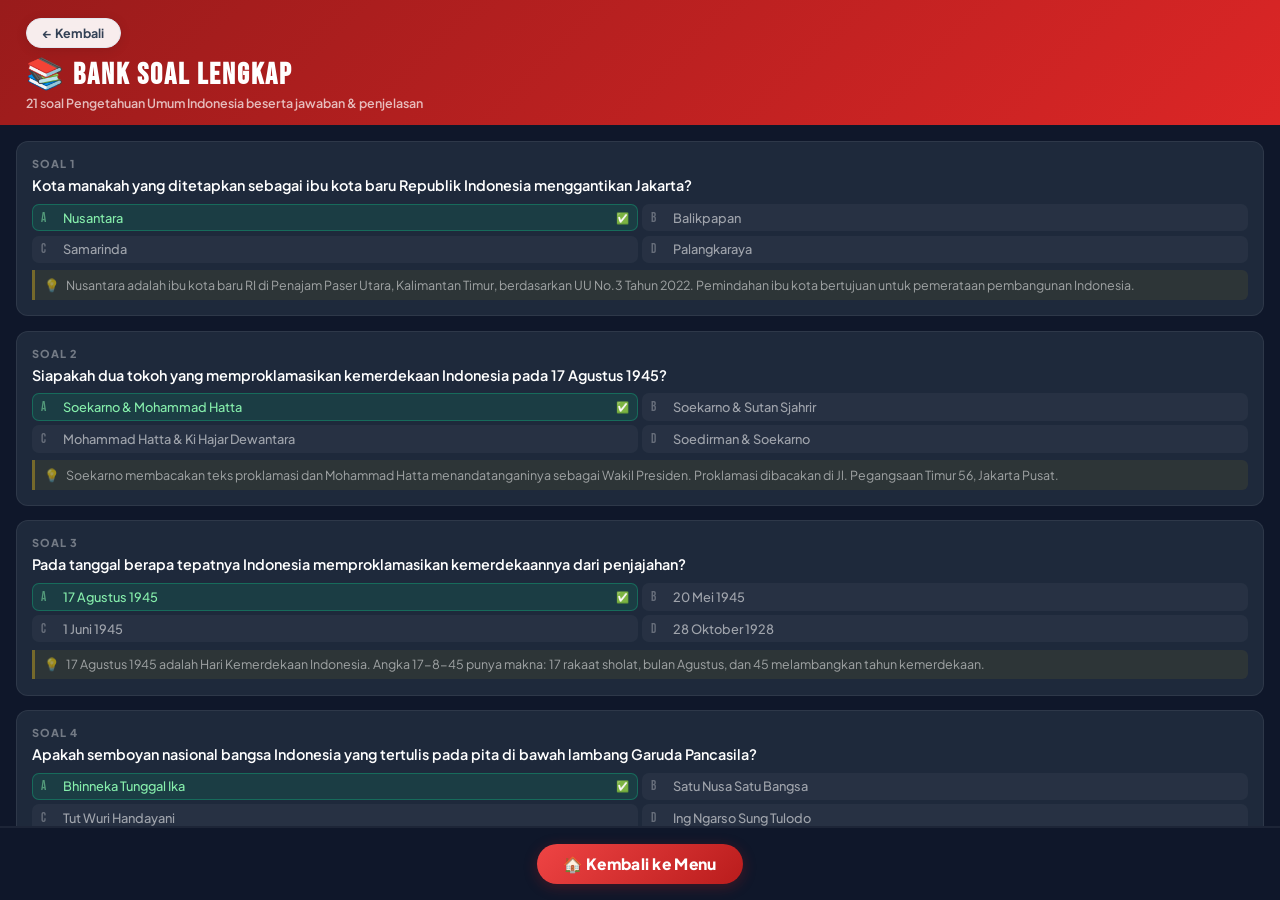
==== commit dedbb683: "Add files via upload" ====
--- a/index.html
+++ b/index.html
@@ -8,10 +8,10 @@
 <meta name="apple-mobile-web-app-status-bar-style" content="black-translucent">
 <meta name="theme-color" content="#DC2626">
 <title>Kuis Battle 🇮🇩</title>
-<link rel="manifest" href="manifest.json">
 <link rel="preconnect" href="https://fonts.googleapis.com">
 <link href="https://fonts.googleapis.com/css2?family=Bebas+Neue&family=Plus+Jakarta+Sans:ital,wght@0,400;0,500;0,600;0,700;0,800;0,900;1,600&display=swap" rel="stylesheet">
 <link rel="stylesheet" href="style.css">
+<audio id="bgm-audio" loop preload="auto" src="./musik.mp3"></audio>
 </head>
 <body>
 
@@ -24,8 +24,13 @@
       <h1 class="home-title">KUIS<br>BATTLE</h1>
       <p class="home-tagline">🇮🇩 Game Kuis Interaktif &bull; Kelompok 4 🇮🇩</p>
       <div class="home-btns">
-        <button class="btn btn-hero" onclick="App.go('s-info')">Mulai Bermain</button>
-        <button class="btn btn-glass" onclick="App.toggleSound()" id="snd-btn">🔊 Suara Aktif</button>
+        <button class="btn btn-hero" onclick="App.go('s-info')">⚔️ Mulai Bermain</button>
+        <button class="btn btn-home-sec" id="resume-btn" onclick="App.resumeGame()" style="display:none">▶ Lanjutkan Game</button>
+        <div class="home-row">
+          <button class="btn btn-glass-sm" onclick="App.go('s-qdb')">📋 Lihat Soal</button>
+          <button class="btn btn-glass-sm" onclick="App.go('s-about')">📖 Tentang</button>
+          <button class="btn btn-glass-sm" onclick="App.toggleSound()" id="snd-btn">🔊 Suara</button>
+        </div>
       </div>
     </div>
   </div>
@@ -63,54 +68,75 @@
   <div class="mode-screen-inner">
     <div class="mode-heading-wrap">
       <h2 class="section-title">Pilih Mode Permainan</h2>
-      <p class="section-sub">Klik mode untuk melihat cara bermain</p>
+      <p class="section-sub">Pilih mode yang sesuai, lalu lihat cara bermain</p>
     </div>
     <div class="mode-cards">
-      <div class="mode-card mc-red" onclick="App.selectMode(1)">
+      <div class="mode-card mc-t1" onclick="App.selectMode(1)">
         <div class="mc-illustration">
           <svg viewBox="0 0 120 80" fill="none">
             <ellipse cx="30" cy="75" rx="16" ry="4" fill="rgba(0,0,0,.2)"/>
             <ellipse cx="90" cy="75" rx="16" ry="4" fill="rgba(0,0,0,.2)"/>
             <circle cx="30" cy="22" r="12" fill="#C68642"/><path d="M22 14 Q30 8 38 14" fill="#1C0700"/>
-            <rect x="16" y="34" width="28" height="22" rx="4" fill="#DC2626"/>
+            <rect x="16" y="34" width="28" height="22" rx="4" fill="#F97316"/>
             <rect x="9" y="57" width="11" height="20" rx="3" fill="#374151"/><rect x="20" y="57" width="11" height="20" rx="3" fill="#1F2937"/>
-            <circle cx="90" cy="22" r="12" fill="#C68642"/><path d="M82 14 Q90 8 98 14" fill="#1C0700"/>
-            <rect x="76" y="34" width="28" height="22" rx="4" fill="#059669"/>
+            <circle cx="90" cy="22" r="12" fill="#D4A07A"/><path d="M82 14 Q90 8 98 14" fill="#1C0700"/>
+            <rect x="76" y="34" width="28" height="22" rx="4" fill="#1E40AF"/>
             <rect x="69" y="57" width="11" height="20" rx="3" fill="#374151"/><rect x="80" y="57" width="11" height="20" rx="3" fill="#1F2937"/>
-            <path d="M44 45 Q60 42 76 45" stroke="#78350F" stroke-width="4" stroke-linecap="round" fill="none"/>
-            <rect x="55" y="36" width="10" height="18" rx="3" fill="#F59E0B"/><circle cx="60" cy="36" r="5" fill="#FBBF24"/>
+            <path d="M44 45 Q60 42 76 45" stroke="#78350F" stroke-width="5" stroke-linecap="round" fill="none"/>
+            <rect x="55" y="36" width="10" height="18" rx="3" fill="#DC2626"/><circle cx="60" cy="36" r="5" fill="#FBBF24"/>
             <line x1="10" y1="79" x2="110" y2="79" stroke="#166534" stroke-width="3" stroke-linecap="round"/>
           </svg>
         </div>
-        <div class="mc-badge red-badge">MODE 1</div>
+        <div class="mc-badge t1-badge">MODE 1</div>
         <div class="mc-title">⚔️ Tarik Tambang</div>
         <div class="mc-sub">2 Pemain Individu</div>
-        <div class="mc-preview">Jawab 20 soal tercepat dengan waktu 70 detik!</div>
-      </div>
-      <div class="mode-card mc-grn" onclick="App.selectMode(2)">
+        <div class="mc-preview">Jawab 20 soal, lawan lawan di arena! Waktu 70 detik — siapa cepat dia menang.</div>
+      </div>
+      <div class="mode-card mc-t2" onclick="App.selectMode(2)">
         <div class="mc-illustration">
           <svg viewBox="0 0 120 80" fill="none">
-            <ellipse cx="20" cy="75" rx="10" ry="3" fill="rgba(0,0,0,.2)"/>
-            <ellipse cx="36" cy="75" rx="10" ry="3" fill="rgba(0,0,0,.2)"/>
-            <ellipse cx="84" cy="75" rx="10" ry="3" fill="rgba(0,0,0,.2)"/>
-            <ellipse cx="100" cy="75" rx="10" ry="3" fill="rgba(0,0,0,.2)"/>
-            <circle cx="20" cy="20" r="9" fill="#C68642"/><rect x="13" y="30" width="14" height="16" rx="3" fill="#DC2626"/>
+            <circle cx="20" cy="20" r="9" fill="#C68642"/><rect x="13" y="30" width="14" height="16" rx="3" fill="#F97316"/>
             <rect x="10" y="46" width="8" height="16" rx="2" fill="#374151"/><rect x="19" y="46" width="8" height="16" rx="2" fill="#1F2937"/>
-            <circle cx="36" cy="22" r="9" fill="#D4A07A"/><rect x="29" y="32" width="14" height="16" rx="3" fill="#EF4444"/>
+            <circle cx="36" cy="22" r="9" fill="#D4A07A"/><rect x="29" y="32" width="14" height="16" rx="3" fill="#FB923C"/>
             <rect x="26" y="48" width="8" height="16" rx="2" fill="#374151"/><rect x="35" y="48" width="8" height="16" rx="2" fill="#1F2937"/>
-            <circle cx="84" cy="20" r="9" fill="#C68642"/><rect x="77" y="30" width="14" height="16" rx="3" fill="#059669"/>
+            <circle cx="84" cy="20" r="9" fill="#C68642"/><rect x="77" y="30" width="14" height="16" rx="3" fill="#1E40AF"/>
             <rect x="74" y="46" width="8" height="16" rx="2" fill="#374151"/><rect x="83" y="46" width="8" height="16" rx="2" fill="#1F2937"/>
-            <circle cx="100" cy="22" r="9" fill="#D4A07A"/><rect x="93" y="32" width="14" height="16" rx="3" fill="#16A34A"/>
+            <circle cx="100" cy="22" r="9" fill="#D4A07A"/><rect x="93" y="32" width="14" height="16" rx="3" fill="#3B82F6"/>
             <rect x="90" y="48" width="8" height="16" rx="2" fill="#374151"/><rect x="99" y="48" width="8" height="16" rx="2" fill="#1F2937"/>
             <path d="M43 40 Q60 37 77 40" stroke="#78350F" stroke-width="3.5" stroke-linecap="round" fill="none"/>
-            <rect x="56" y="32" width="8" height="14" rx="2" fill="#F59E0B"/><circle cx="60" cy="32" r="4" fill="#FBBF24"/>
+            <rect x="56" y="32" width="8" height="14" rx="2" fill="#DC2626"/><circle cx="60" cy="32" r="4" fill="#FBBF24"/>
             <line x1="4" y1="79" x2="116" y2="79" stroke="#166534" stroke-width="3" stroke-linecap="round"/>
           </svg>
         </div>
-        <div class="mc-badge grn-badge">MODE 2</div>
+        <div class="mc-badge t2-badge">MODE 2</div>
         <div class="mc-title">🤝 Tim Battle</div>
         <div class="mc-sub">2 Tim, Maks. 20 Peserta</div>
-        <div class="mc-preview">Berlomba jawab 20 soal bersama tim!</div>
+        <div class="mc-preview">Berlomba bersama tim! Oranye vs Biru — siapa tim terkuat?</div>
+      </div>
+      <div class="mode-card mc-cozy" onclick="App.selectMode(3)">
+        <div class="mc-illustration">
+          <svg viewBox="0 0 120 80" fill="none">
+            <rect x="0" y="40" width="120" height="40" rx="4" fill="#86EFAC"/>
+            <rect x="5" y="20" width="12" height="25" rx="3" fill="#A3E635" opacity=".7"/>
+            <rect x="5" y="14" width="12" height="8" fill="#4ADE80" opacity=".6"/>
+            <rect x="100" y="22" width="12" height="23" rx="3" fill="#A3E635" opacity=".7"/>
+            <rect x="100" y="16" width="12" height="8" fill="#4ADE80" opacity=".6"/>
+            <rect x="10" y="40" width="100" height="6" rx="3" fill="#D4A96A"/>
+            <circle cx="60" cy="30" r="9" fill="#C68642"/>
+            <path d="M52 23 Q60 17 68 23" fill="#1C0700"/>
+            <rect x="53" y="39" width="14" height="13" rx="3" fill="#10B981"/>
+            <rect x="51" y="52" width="8" height="12" rx="2" fill="#374151"/>
+            <rect x="60" y="52" width="8" height="12" rx="2" fill="#1F2937"/>
+            <rect x="115" y="36" width="5" height="20" rx="2" fill="#78350F"/>
+            <rect x="115" y="36" width="12" height="7" fill="#DC2626"/>
+            <rect x="115" y="43" width="12" height="7" fill="#fff"/>
+            <text x="60" y="78" font-size="8" fill="#166534" text-anchor="middle" font-weight="bold">FINISH</text>
+          </svg>
+        </div>
+        <div class="mc-badge cozy-badge">MODE 3</div>
+        <div class="mc-title">🌿 Cozy Mode</div>
+        <div class="mc-sub">Solo Player — Santai</div>
+        <div class="mc-preview">Tanpa timer, tanpa tekanan. Jalan santai ke garis finish sambil belajar!</div>
       </div>
     </div>
   </div>
@@ -126,7 +152,7 @@
       <p class="howto-sub" id="howto-sub">2 Pemain Individu</p>
     </div>
     <div class="howto-steps" id="howto-steps"></div>
-    <button class="btn btn-hero howto-go-btn" onclick="App.go('s-setup')">Siap! Masukkan Nama &#8594;</button>
+    <button class="btn btn-hero howto-go-btn">Siap! Masukkan Nama &#8594;</button>
   </div>
 </div>
 
@@ -134,7 +160,7 @@
 <div id="s-setup" class="screen">
   <button class="back-btn" onclick="App.go('s-howto')">&#8592; Kembali</button>
   <div class="split-screen" id="setup-cols"></div>
-  <button class="btn btn-start" id="setup-go" onclick="App.startFromSetup()">&#9876; MASUK ARENA!</button>
+  <button class="btn btn-start" id="setup-go" style="display:none" onclick="App.startFromSetup()">&#9876; MASUK ARENA!</button>
 </div>
 
 <!-- COUNTDOWN -->
@@ -148,6 +174,24 @@
 
 <!-- GAME -->
 <div id="s-game" class="screen s-game">
+  <!-- Arena Header -->
+  <div id="arena-hbar" class="arena-hbar" style="display:none">
+    <div class="ah-team ah-left">
+      <span class="ah-badge ah-t1">🟠</span>
+      <span class="ahn" id="ahn-left">–</span>
+      <span class="ah-score" id="ahs-left">0</span>
+      <span class="ah-time t1c" id="aht-left">–</span>
+    </div>
+    <div class="ah-center-wrap">
+      <span id="ah-center" class="ah-center-lbl">⚔️</span>
+    </div>
+    <div class="ah-team ah-right">
+      <span class="ah-time t2c" id="aht-right">–</span>
+      <span class="ah-score" id="ahs-right">0</span>
+      <span class="ahn" id="ahn-right">–</span>
+      <span class="ah-badge ah-t2">🔵</span>
+    </div>
+  </div>
   <div id="arena" class="arena"><canvas id="arena-canvas"></canvas></div>
   <div class="game-panels" id="game-panels">
     <div class="gpanel" id="gp-left">
@@ -177,15 +221,19 @@
     <div class="w-name" id="w-name">—</div>
     <div class="w-sub" id="w-sub">LUAR BIASA! 🎉</div>
     <div class="w-scores" id="w-scores"></div>
-    <button class="btn btn-hero" onclick="App.go('s-qlist')">📋 Lihat Daftar Soal</button>
-  </div>
-</div>
-
-<!-- QUESTION LIST -->
+    <div class="winner-btns">
+      <button class="btn btn-hero">📋 Lihat Soal</button>
+      <button class="btn btn-glass-dark" onclick="App.rematch()">🔄 Main Lagi</button>
+      <button class="btn btn-glass-dark" onclick="App.goHome()">🏠 Menu Utama</button>
+    </div>
+  </div>
+</div>
+
+<!-- QUESTION LIST (played) -->
 <div id="s-qlist" class="screen s-qlist">
   <div class="qlist-header">
     <h2 class="qlist-title">📋 Daftar Soal yang Keluar</h2>
-    <p class="qlist-sub" id="qlist-sub">20 soal telah dijawab</p>
+    <p class="qlist-sub" id="qlist-sub">20 soal telah dimainkan</p>
   </div>
   <div class="qlist-scroll" id="qlist-scroll"></div>
   <div class="qlist-footer">
@@ -194,6 +242,117 @@
   </div>
 </div>
 
+<!-- QUESTION DATABASE (all) -->
+<div id="s-qdb" class="screen s-qlist">
+  <div class="qlist-header">
+    <button class="back-btn" style="position:relative;top:0;left:0;margin-bottom:8px" onclick="App.go('s-home')">&#8592; Kembali</button>
+    <h2 class="qlist-title">📚 Bank Soal Lengkap</h2>
+    <p class="qlist-sub">21 soal Pengetahuan Umum Indonesia beserta jawaban &amp; penjelasan</p>
+  </div>
+  <div class="qlist-scroll" id="qdb-scroll"></div>
+  <div class="qlist-footer">
+    <button class="btn btn-primary" onclick="App.go('s-home')">🏠 Kembali ke Menu</button>
+  </div>
+</div>
+
+<!-- ABOUT / CARA PEMBUATAN -->
+<div id="s-about" class="screen s-qlist">
+  <div class="qlist-header">
+    <button class="back-btn" style="position:relative;top:0;left:0;margin-bottom:8px" onclick="App.go('s-home')">&#8592; Kembali</button>
+    <h2 class="qlist-title">📖 Tentang &amp; Aturan Permainan</h2>
+    <p class="qlist-sub">Cara pembuatan, aturan, dan detail teknis game</p>
+  </div>
+  <div class="qlist-scroll about-scroll">
+    <div class="about-section">
+      <div class="about-icon">🎮</div>
+      <h3 class="about-h">Tentang Game</h3>
+      <p class="about-p">Kuis Battle adalah game kuis interaktif berbasis web yang dibuat oleh <strong>Kelompok 4</strong> untuk meningkatkan pemahaman Pengetahuan Umum Indonesia. Game ini berjalan sepenuhnya di browser tanpa instalasi apapun.</p>
+    </div>
+    <div class="about-section">
+      <div class="about-icon">🛠️</div>
+      <h3 class="about-h">Cara Pembuatan</h3>
+      <p class="about-p">Game ini dibuat menggunakan teknologi web murni:</p>
+      <ul class="about-list">
+        <li><strong>HTML5</strong> — Struktur halaman dan elemen UI</li>
+        <li><strong>CSS3</strong> — Animasi, layout, dan tampilan visual dengan CSS custom properties</li>
+        <li><strong>JavaScript (Vanilla)</strong> — Logika game, canvas rendering, audio engine</li>
+        <li><strong>Canvas API</strong> — Animasi arena, karakter, tali, dan efek visual real-time</li>
+        <li><strong>Web Audio API</strong> — Efek suara synthesizer tanpa file audio eksternal</li>
+        <li><strong>Google Fonts</strong> — Font Bebas Neue (display) dan Plus Jakarta Sans (body)</li>
+      </ul>
+    </div>
+    <div class="about-section">
+      <div class="about-icon">📏</div>
+      <h3 class="about-h">Aturan Mode 1 — Tarik Tambang</h3>
+      <ul class="about-list">
+        <li>2 pemain bermain bersamaan di layar yang sama (split screen)</li>
+        <li>Setiap pemain mendapat <strong>70 detik</strong> untuk menjawab 20 soal</li>
+        <li>Jawaban <strong>benar</strong>: waktu berkurang 3 detik, karakter maju</li>
+        <li>Jawaban <strong>salah</strong>: waktu berkurang 5 detik, soal masuk antrian lagi</li>
+        <li>Menang jika menyelesaikan semua 20 soal lebih dulu, atau lawan kehabisan waktu</li>
+        <li>Karakter yang kalah akan jatuh secara dramatis di arena!</li>
+      </ul>
+    </div>
+    <div class="about-section">
+      <div class="about-icon">🤝</div>
+      <h3 class="about-h">Aturan Mode 2 — Tim Battle</h3>
+      <ul class="about-list">
+        <li>2 tim (max 20 orang per tim) bertanding bersamaan</li>
+        <li>Soal dijawab bergantian oleh anggota tim (giliran otomatis)</li>
+        <li>Setiap giliran pemain mendapat <strong>70 detik</strong></li>
+        <li>Sistem poin sama dengan Mode 1 (benar -3s, salah -5s)</li>
+        <li>Tim Oranye vs Tim Biru — nama tim tampil di arena</li>
+        <li>Tim pertama selesaikan 20 soal = MENANG!</li>
+      </ul>
+    </div>
+    <div class="about-section">
+      <div class="about-icon">🌿</div>
+      <h3 class="about-h">Aturan Mode 3 — Cozy Mode</h3>
+      <ul class="about-list">
+        <li>Solo player, tanpa timer, tanpa tekanan</li>
+        <li>Jawab 20 soal, karakter berjalan menuju garis finish</li>
+        <li>Setiap jawaban (benar/salah) menampilkan <strong>penjelasan edukatif</strong></li>
+        <li>Tidak ada hukuman — semua jawaban memajukan permainan</li>
+        <li>Cocok untuk belajar santai dan memahami materi</li>
+      </ul>
+    </div>
+    <div class="about-section">
+      <div class="about-icon">💡</div>
+      <h3 class="about-h">Fitur Khusus</h3>
+      <ul class="about-list">
+        <li>🎵 Musik latar (musik.mp3) dengan volume otomatis saat ada efek suara</li>
+        <li>▶ Tombol Resume — lanjutkan game yang tertinggal</li>
+        <li>📋 Lihat semua soal beserta penjelasan setelah permainan</li>
+        <li>🎭 Karakter animasi real-time dengan ekspresi berbeda</li>
+        <li>👥 Animasi penonton yang bersorak saat tim memimpin</li>
+        <li>💥 Efek jatuh dramatis bagi pihak yang kalah</li>
+        <li>🌐 Responsive — bisa dimainkan di HP maupun laptop</li>
+      </ul>
+    </div>
+  </div>
+  <div class="qlist-footer">
+    <button class="btn btn-primary" onclick="App.go('s-home')">🏠 Kembali ke Menu</button>
+  </div>
+</div>
+
 <script src="app.js"></script>
+<script>
+// Init QDB screen on load
+window.addEventListener('load',()=>{
+  setTimeout(()=>{
+    if(typeof App!=='undefined'&&App.goQDB)App.goQDB();
+  },200);
+  // patch — build qdb on screen open
+  document.getElementById('s-qdb').addEventListener('transitionend',()=>{
+    if(document.getElementById('s-qdb').classList.contains('active')){
+      if(typeof App!=='undefined')App.goQDB();
+    }
+  });
+  // BGM: try to play on first interaction
+  document.addEventListener('pointerdown',()=>{
+    const a=document.getElementById('bgm-audio');if(a&&a.paused)a.play().catch(()=>{});
+  },{once:true});
+});
+</script>
 </body>
-</html>+</html>
--- a/style.css
+++ b/style.css
@@ -2,13 +2,24 @@
    ROOT & RESET
 ══════════════════════════════════════════ */
 :root{
+  /* Brand Red-White (UI) */
   --red:#DC2626;--red-d:#991B1B;--red-l:#FEE2E2;--red-xl:#FFF5F5;
   --grn:#059669;--grn-d:#065F46;--grn-l:#D1FAE5;--grn-xl:#ECFDF5;
   --amber:#F59E0B;--amber-d:#B45309;
+  /* Team colors: orange & dark blue */
+  --t1:#F97316;--t1-d:#C2410C;--t1-l:#FFEDD5;--t1-xl:#FFF7ED;
+  --t2:#1E40AF;--t2-d:#1E3A8A;--t2-l:#DBEAFE;--t2-xl:#EFF6FF;
+  /* Cozy green */
+  --cozy:#10B981;--cozy-d:#065F46;--cozy-l:#D1FAE5;
+  /* Neutrals */
   --dark:#0F172A;--dark2:#1E293B;--slate:#334155;--gray:#64748B;
   --border:#E2E8F0;--light:#F8FAFC;--white:#FFFFFF;--cream:#FFFBF0;
+  /* Skin */
   --skin:#C68642;--skin-d:#A0673A;--hair:#1C0700;
+  /* Fonts */
   --fh:'Bebas Neue',sans-serif;--fb:'Plus Jakarta Sans',sans-serif;
+  /* Anim */
+  --trans:.26s ease;
 }
 *,*::before,*::after{margin:0;padding:0;box-sizing:border-box;touch-action:manipulation}
 html{height:100%;overflow:hidden;-webkit-text-size-adjust:none;text-size-adjust:none}
@@ -21,12 +32,12 @@
   padding:env(safe-area-inset-top) env(safe-area-inset-right) env(safe-area-inset-bottom) env(safe-area-inset-left);
 }
 input{-webkit-user-select:text;user-select:text;touch-action:auto}
-button{touch-action:manipulation}
-
-/* Batik background pattern */
+button{touch-action:manipulation;font-family:var(--fb)}
+
+/* Batik pattern */
 body::before{
-  content:'';position:fixed;inset:0;z-index:0;pointer-events:none;opacity:.6;
-  background-image:url("data:image/svg+xml,%3Csvg width='64' height='64' viewBox='0 0 64 64' xmlns='http://www.w3.org/2000/svg'%3E%3Cg fill='none' stroke='%23DC2626' stroke-opacity='0.06' stroke-width='1'%3E%3Cpath d='M32 3L61 32L32 61L3 32Z'/%3E%3Cpath d='M32 14L50 32L32 50L14 32Z'/%3E%3Ccircle cx='32' cy='32' r='6'/%3E%3C/g%3E%3C/svg%3E");
+  content:'';position:fixed;inset:0;z-index:0;pointer-events:none;opacity:.5;
+  background-image:url("data:image/svg+xml,%3Csvg width='64' height='64' viewBox='0 0 64 64' xmlns='http://www.w3.org/2000/svg'%3E%3Cg fill='none' stroke='%23DC2626' stroke-opacity='0.055' stroke-width='1'%3E%3Cpath d='M32 3L61 32L32 61L3 32Z'/%3E%3Cpath d='M32 14L50 32L32 50L14 32Z'/%3E%3Ccircle cx='32' cy='32' r='6'/%3E%3C/g%3E%3C/svg%3E");
 }
 
 /* ══════════════════════════════════════════
@@ -37,14 +48,14 @@
   display:flex;flex-direction:column;
   align-items:center;justify-content:center;
   opacity:0;pointer-events:none;
-  transition:opacity .28s ease,transform .28s ease;
-  transform:scale(.97);
+  transition:opacity .3s ease,transform .3s ease;
+  transform:scale(.96);
   background:var(--cream);
 }
 .screen.active{opacity:1;pointer-events:all;transform:scale(1)}
-.screen.leaving{opacity:0;transform:scale(1.03)}
-
-/* Stripe top/bottom for non-game screens */
+.screen.leaving{opacity:0;transform:scale(1.04)}
+
+/* stripes */
 .screen:not(.s-game):not(.s-countdown):not(.s-winner):not(.s-qlist)::before,
 .screen:not(.s-game):not(.s-countdown):not(.s-winner):not(.s-qlist)::after{
   content:'';position:absolute;left:0;right:0;height:5px;z-index:20
@@ -60,13 +71,13 @@
    BACK BUTTON
 ══════════════════════════════════════════ */
 .back-btn{
-  position:absolute;top:12px;left:14px;z-index:30;
+  position:absolute;top:14px;left:16px;z-index:30;
   display:flex;align-items:center;gap:5px;
-  background:rgba(255,255,255,.9);backdrop-filter:blur(8px);
+  background:rgba(255,255,255,.92);backdrop-filter:blur(10px);
   border:1.5px solid var(--border);color:var(--slate);
-  border-radius:50px;padding:6px 14px;
-  font-family:var(--fb);font-size:.78rem;font-weight:700;
-  cursor:pointer;transition:all .18s;box-shadow:0 2px 10px rgba(0,0,0,.08);
+  border-radius:50px;padding:6px 16px;
+  font-size:.78rem;font-weight:700;
+  cursor:pointer;transition:all .18s;box-shadow:0 2px 12px rgba(0,0,0,.1);
 }
 .back-btn:hover{border-color:var(--red);color:var(--red);transform:translateX(-2px)}
 
@@ -76,23 +87,24 @@
 .btn{
   display:inline-flex;align-items:center;justify-content:center;gap:7px;
   border:none;border-radius:50px;cursor:pointer;
-  font-family:var(--fb);font-weight:800;
-  font-size:clamp(.82rem,1.9vw,.97rem);
+  font-weight:800;font-size:clamp(.82rem,1.9vw,.97rem);
   transition:all .17s;letter-spacing:.3px;white-space:nowrap;
   padding:10px 26px;
 }
 .btn:hover{transform:translateY(-2px);filter:brightness(1.08)}
-.btn:active{transform:scale(.96);filter:brightness(.95)}
+.btn:active{transform:scale(.95);filter:brightness(.95)}
 .btn-hero{
   background:linear-gradient(135deg,#EF4444,#B91C1C);color:#fff;
-  box-shadow:0 4px 22px rgba(185,28,28,.4);
+  box-shadow:0 4px 22px rgba(185,28,28,.38);
   padding:13px 48px;font-size:clamp(.95rem,2.2vw,1.1rem);
 }
-.btn-primary{background:linear-gradient(135deg,#EF4444,#B91C1C);color:#fff;box-shadow:0 3px 14px rgba(185,28,28,.32)}
-.btn-grn{background:linear-gradient(135deg,#10B981,#065F46);color:#fff;box-shadow:0 3px 14px rgba(5,150,105,.32)}
+.btn-primary{background:linear-gradient(135deg,#EF4444,#B91C1C);color:#fff;box-shadow:0 3px 14px rgba(185,28,28,.3)}
+.btn-grn{background:linear-gradient(135deg,#10B981,#065F46);color:#fff;box-shadow:0 3px 14px rgba(5,150,105,.3)}
 .btn-glass{background:rgba(255,255,255,.15);color:#fff;border:2px solid rgba(255,255,255,.3);backdrop-filter:blur(10px)}
-.btn-glass-dark{background:rgba(15,23,42,.08);color:var(--slate);border:2px solid var(--border)}
-.btn-glass-dark:hover{background:rgba(15,23,42,.14);border-color:var(--slate)}
+.btn-glass-sm{background:rgba(255,255,255,.12);color:rgba(255,255,255,.8);border:1.5px solid rgba(255,255,255,.2);backdrop-filter:blur(8px);padding:6px 16px;font-size:.78rem}
+.btn-glass-dark{background:rgba(15,23,42,.07);color:var(--slate);border:2px solid var(--border)}
+.btn-glass-dark:hover{background:rgba(15,23,42,.13);border-color:var(--slate)}
+.btn-home-sec{background:linear-gradient(135deg,var(--t1),var(--t1-d));color:#fff;box-shadow:0 3px 14px rgba(249,115,22,.32);padding:10px 32px;}
 .btn-start{
   position:absolute;bottom:16px;left:50%;transform:translateX(-50%);
   background:linear-gradient(135deg,var(--amber),var(--amber-d));color:#fff;
@@ -103,6 +115,15 @@
 }
 .btn-start:hover{transform:translateX(-50%) translateY(-2px);filter:brightness(1.08)}
 .btn-start:active{transform:translateX(-50%) scale(.97)}
+.siap-btn{
+  margin-top:auto;flex-shrink:0;width:90%;
+  background:linear-gradient(135deg,var(--t1),var(--t1-d));color:#fff;
+  box-shadow:0 3px 12px rgba(249,115,22,.3);
+  padding:10px 20px;border-radius:50px;border:none;cursor:pointer;
+  font-size:.9rem;font-weight:800;transition:all .17s;
+}
+.siap-btn:hover{transform:translateY(-2px);filter:brightness(1.08)}
+.siap-btn:disabled{background:#94A3B8;box-shadow:none;transform:none}
 
 /* ══════════════════════════════════════════
    HOME
@@ -114,26 +135,27 @@
 .home-content{
   position:relative;z-index:2;
   display:flex;flex-direction:column;align-items:center;
-  gap:clamp(.6vh,1.3vh,1.6vh);padding:20px;
+  gap:clamp(.5vh,1.1vh,1.4vh);padding:20px;
 }
 .home-garuda{
-  width:clamp(60px,8vw,88px);height:clamp(60px,8vw,88px);
-  animation:garF 3.5s ease-in-out infinite;
-  filter:drop-shadow(0 0 20px rgba(220,38,38,.6));
-}
-@keyframes garF{0%,100%{transform:translateY(0) rotate(-2deg)}50%{transform:translateY(-14px) rotate(3deg)}}
+  width:clamp(56px,7.5vw,84px);height:clamp(56px,7.5vw,84px);
+  animation:garF 3.6s ease-in-out infinite;
+  filter:drop-shadow(0 0 22px rgba(220,38,38,.65));
+}
+@keyframes garF{0%,100%{transform:translateY(0) rotate(-2deg)}50%{transform:translateY(-15px) rotate(3deg)}}
 .home-title{
   font-family:var(--fh);
-  font-size:clamp(4.5rem,16vw,11rem);
+  font-size:clamp(4.5rem,15vw,10.5rem);
   line-height:.78;text-align:center;letter-spacing:6px;
   color:#fff;
-  text-shadow:0 0 60px rgba(220,38,38,.5),4px 4px 0 rgba(220,38,38,.3);
+  text-shadow:0 0 60px rgba(220,38,38,.52),4px 4px 0 rgba(220,38,38,.28);
 }
 .home-tagline{
-  font-size:clamp(.7rem,1.6vw,.88rem);
-  color:rgba(255,255,255,.65);font-weight:600;letter-spacing:1.5px;
-}
-.home-btns{display:flex;flex-direction:column;align-items:center;gap:.65rem;margin-top:.5vh}
+  font-size:clamp(.68rem,1.5vw,.86rem);
+  color:rgba(255,255,255,.6);font-weight:600;letter-spacing:1.4px;
+}
+.home-btns{display:flex;flex-direction:column;align-items:center;gap:.6rem;margin-top:.4vh}
+.home-row{display:flex;gap:.5rem;flex-wrap:wrap;justify-content:center;}
 
 /* ══════════════════════════════════════════
    SPLIT SCREEN
@@ -169,57 +191,89 @@
 .tag{padding:3px 12px;background:var(--light);border:1.5px solid var(--border);border-radius:20px;font-size:.72rem;font-weight:600;color:var(--gray)}
 
 /* ══════════════════════════════════════════
+   TEAM PANES (Setup)
+══════════════════════════════════════════ */
+.pane-t1 .setup-header,.pane-t1 .pane-header{color:var(--t1);border-color:var(--t1-l)}
+.pane-t2 .setup-header,.pane-t2 .pane-header{color:var(--t2);border-color:var(--t2-l)}
+.pane-t1 .cnt-btn{border-color:var(--t1);color:var(--t1)}
+.pane-t1 .cnt-btn:hover{background:var(--t1-l)}
+.pane-t2 .cnt-btn{border-color:var(--t2);color:var(--t2)}
+.pane-t2 .cnt-btn:hover{background:var(--t2-l)}
+.pane-t1 .setup-inp:focus,.t1-inp:focus{border-color:var(--t1)!important;box-shadow:0 0 0 3px rgba(249,115,22,.12)!important}
+.pane-t2 .setup-inp:focus,.t2-inp:focus{border-color:var(--t2)!important;box-shadow:0 0 0 3px rgba(30,64,175,.12)!important}
+.pane-t1 .name-inp:focus{border-color:var(--t1)}
+.pane-t2 .name-inp:focus{border-color:var(--t2)}
+.pane-t1 .name-num{background:var(--t1)}
+.pane-t2 .name-num{background:var(--t2)}
+.pane-done{opacity:.7;position:relative}
+.pane-done::after{content:'✅ Siap!';position:absolute;top:10px;right:12px;font-size:.72rem;font-weight:800;color:var(--t1);background:var(--t1-l);padding:2px 10px;border-radius:20px;}
+.pane-locked{position:relative;pointer-events:none;}
+.lock-overlay{flex:1;display:flex;flex-direction:column;align-items:center;justify-content:center;gap:.6rem}
+.lock-icon{font-size:2.5rem;opacity:.5}
+.lock-text{font-size:.9rem;font-weight:600;color:var(--gray);text-align:center;line-height:1.5;opacity:.7}
+
+/* Cozy pane */
+.cozy-solo{align-items:center;justify-content:center;max-width:480px;margin:auto}
+.cozy-hdr{color:var(--cozy)!important;font-family:var(--fh);font-size:clamp(1.3rem,3vw,1.9rem);letter-spacing:2px;}
+.cozy-lbl{color:var(--cozy)!important;font-family:var(--fh);font-size:1.2rem;letter-spacing:2px}
+.cozy-inp:focus{border-color:var(--cozy)!important;box-shadow:0 0 0 3px rgba(16,185,129,.12)!important}
+
+/* ══════════════════════════════════════════
    MODE SELECT
 ══════════════════════════════════════════ */
-#s-mode{background:radial-gradient(ellipse at 50% 0%,rgba(220,38,38,.06),transparent 60%),var(--cream)}
-.mode-screen-inner{display:flex;flex-direction:column;align-items:center;gap:clamp(1.5vh,2.5vh,3vh);padding:clamp(30px,5vh,52px) 16px 16px;width:100%;max-width:860px}
+#s-mode{background:radial-gradient(ellipse at 50% 0%,rgba(220,38,38,.05),transparent 60%),var(--cream)}
+.mode-screen-inner{display:flex;flex-direction:column;align-items:center;gap:clamp(1.2vh,2.2vh,2.8vh);padding:clamp(30px,5vh,52px) 16px 16px;width:100%;max-width:940px}
 .mode-heading-wrap{text-align:center}
 .section-title{font-family:var(--fh);font-size:clamp(1.8rem,5vw,3rem);color:var(--red);letter-spacing:3px}
 .section-sub{font-size:clamp(.78rem,1.6vw,.9rem);color:var(--gray);font-weight:500;margin-top:.2rem}
-.mode-cards{display:flex;gap:clamp(1rem,2.5vw,1.8rem);flex-wrap:wrap;justify-content:center;width:100%}
+.mode-cards{display:flex;gap:clamp(.8rem,2vw,1.5rem);flex-wrap:wrap;justify-content:center;width:100%}
 .mode-card{
-  flex:1;min-width:clamp(160px,28vw,280px);max-width:320px;
-  display:flex;flex-direction:column;align-items:center;gap:.6rem;
-  padding:clamp(1rem,2vw,1.5rem);background:#fff;
+  flex:1;min-width:clamp(150px,26vw,260px);max-width:300px;
+  display:flex;flex-direction:column;align-items:center;gap:.55rem;
+  padding:clamp(.9rem,1.8vw,1.4rem);background:#fff;
   border:3px solid transparent;border-radius:20px;
   cursor:pointer;transition:all .22s;
   box-shadow:0 4px 20px rgba(0,0,0,.08);
 }
 .mode-card:hover{transform:translateY(-5px) scale(1.01)}
-.mc-red{border-color:rgba(220,38,38,.25)}.mc-red:hover{background:var(--red-xl);border-color:var(--red);box-shadow:0 8px 32px rgba(220,38,38,.18)}
-.mc-grn{border-color:rgba(5,150,105,.25)}.mc-grn:hover{background:var(--grn-xl);border-color:var(--grn);box-shadow:0 8px 32px rgba(5,150,105,.18)}
-.mc-illustration{width:clamp(80px,12vw,120px);height:auto}
+.mc-t1{border-color:rgba(249,115,22,.22)}.mc-t1:hover{background:var(--t1-xl);border-color:var(--t1);box-shadow:0 8px 32px rgba(249,115,22,.18)}
+.mc-t2{border-color:rgba(30,64,175,.22)}.mc-t2:hover{background:var(--t2-xl);border-color:var(--t2);box-shadow:0 8px 32px rgba(30,64,175,.18)}
+.mc-cozy{border-color:rgba(16,185,129,.22)}.mc-cozy:hover{background:var(--cozy-l);border-color:var(--cozy);box-shadow:0 8px 32px rgba(16,185,129,.18)}
+.mc-illustration{width:clamp(75px,11vw,115px);height:auto}
 .mc-illustration svg{width:100%;height:auto}
 .mc-badge{padding:2px 14px;border-radius:5px;font-size:.7rem;font-weight:800;letter-spacing:1.5px}
-.red-badge{background:var(--red-l);color:var(--red)}.grn-badge{background:var(--grn-l);color:var(--grn)}
-.mc-title{font-family:var(--fh);font-size:clamp(1.3rem,3vw,1.9rem);letter-spacing:2px;color:var(--dark)}
-.mc-sub{font-size:clamp(.76rem,1.5vw,.86rem);font-weight:600;color:var(--gray)}
-.mc-preview{font-size:clamp(.72rem,1.4vw,.82rem);font-weight:500;color:var(--gray);text-align:center;line-height:1.4;background:var(--light);padding:.4rem .8rem;border-radius:8px;width:100%}
+.t1-badge{background:var(--t1-l);color:var(--t1)}
+.t2-badge{background:var(--t2-l);color:var(--t2)}
+.cozy-badge{background:var(--cozy-l);color:var(--cozy)}
+.mc-title{font-family:var(--fh);font-size:clamp(1.25rem,2.8vw,1.8rem);letter-spacing:2px;color:var(--dark)}
+.mc-sub{font-size:clamp(.74rem,1.4vw,.84rem);font-weight:600;color:var(--gray)}
+.mc-preview{font-size:clamp(.7rem,1.35vw,.8rem);font-weight:500;color:var(--gray);text-align:center;line-height:1.4;background:var(--light);padding:.4rem .8rem;border-radius:8px;width:100%}
 
 /* ══════════════════════════════════════════
    HOW TO PLAY
 ══════════════════════════════════════════ */
 #s-howto{background:var(--cream)}
-.howto-wrap{display:flex;flex-direction:column;align-items:center;gap:clamp(.8vh,1.5vh,2vh);padding:clamp(32px,5vh,56px) clamp(12px,3vw,32px) clamp(12px,2.5vh,20px);width:100%;max-height:100vh;overflow:hidden}
+.howto-wrap{display:flex;flex-direction:column;align-items:center;gap:clamp(.7vh,1.4vh,1.8vh);padding:clamp(30px,5vh,54px) clamp(12px,3vw,32px) clamp(12px,2.5vh,22px);width:100%;max-height:100vh;overflow:hidden}
 .howto-header{text-align:center;flex-shrink:0}
-.howto-mode-badge{display:inline-block;padding:2px 16px;border-radius:6px;font-size:.72rem;font-weight:800;letter-spacing:1.5px;background:var(--red-l);color:var(--red);margin-bottom:.3rem}
+.howto-mode-badge{display:inline-block;padding:2px 16px;border-radius:6px;font-size:.72rem;font-weight:800;letter-spacing:1.5px;background:var(--t1-l);color:var(--t1);margin-bottom:.3rem}
+.grn-mode-badge{background:var(--t2-l)!important;color:var(--t2)!important}
+.cozy-mode-badge{background:var(--cozy-l)!important;color:var(--cozy)!important}
 .howto-title{font-family:var(--fh);font-size:clamp(1.8rem,5vw,3rem);color:var(--dark);letter-spacing:2px}
 .howto-sub{font-size:clamp(.78rem,1.6vw,.9rem);color:var(--gray);font-weight:500}
 .howto-steps{
-  display:flex;flex-wrap:wrap;gap:clamp(.5rem,1.2vw,1rem);
-  justify-content:center;align-content:center;flex:1;overflow:hidden;width:100%;max-width:900px;
+  display:flex;flex-wrap:wrap;gap:clamp(.45rem,1vw,.9rem);
+  justify-content:center;align-content:center;flex:1;overflow:hidden;width:100%;max-width:920px;
 }
 .howto-step{
-  flex:1;min-width:clamp(130px,18vw,195px);max-width:220px;
-  background:#fff;border-radius:16px;padding:clamp(.7rem,1.5vw,1.1rem);
-  box-shadow:0 3px 16px rgba(0,0,0,.08);
-  border:2px solid transparent;
-  display:flex;flex-direction:column;gap:.4rem;align-items:center;text-align:center;
+  flex:1;min-width:clamp(126px,17vw,190px);max-width:215px;
+  background:#fff;border-radius:16px;padding:clamp(.65rem,1.4vw,1rem);
+  box-shadow:0 3px 16px rgba(0,0,0,.07);border:2px solid transparent;
+  display:flex;flex-direction:column;gap:.38rem;align-items:center;text-align:center;
 }
 .hs-icon{font-size:clamp(1.6rem,3.5vw,2.2rem);line-height:1}
-.hs-title{font-family:var(--fh);font-size:clamp(1rem,2.2vw,1.3rem);color:var(--dark);letter-spacing:1px}
-.hs-desc{font-size:clamp(.72rem,1.4vw,.82rem);line-height:1.5;color:var(--gray);font-weight:500}
-.hs-highlight{font-size:clamp(.74rem,1.4vw,.84rem);font-weight:800;padding:2px 10px;border-radius:20px;display:inline-block;margin-top:2px}
+.hs-title{font-family:var(--fh);font-size:clamp(.95rem,2vw,1.25rem);color:var(--dark);letter-spacing:1px}
+.hs-desc{font-size:clamp(.7rem,1.35vw,.8rem);line-height:1.5;color:var(--gray);font-weight:500}
+.hs-highlight{font-size:clamp(.72rem,1.35vw,.82rem);font-weight:800;padding:2px 10px;border-radius:20px;display:inline-block;margin-top:2px}
 .hs-red{background:var(--red-l);color:var(--red)}.hs-grn{background:var(--grn-l);color:var(--grn)}.hs-amber{background:#FEF3C7;color:var(--amber-d)}
 .howto-go-btn{margin-top:auto;flex-shrink:0}
 
@@ -228,191 +282,222 @@
 ══════════════════════════════════════════ */
 #s-setup{padding-bottom:68px}
 #setup-cols{padding-top:clamp(26px,4.5vh,42px)}
-.setup-header{font-family:var(--fh);font-size:clamp(1.2rem,2.8vw,1.7rem);letter-spacing:2px;flex-shrink:0}
-.pane-red .setup-header{color:var(--red)}.pane-grn .setup-header{color:var(--grn)}
+.setup-header{font-family:var(--fh);font-size:clamp(1.15rem,2.6vw,1.65rem);letter-spacing:2px;flex-shrink:0}
 .setup-single{flex:1;display:flex;flex-direction:column;align-items:center;justify-content:center;gap:.8rem}
-.setup-lbl{font-family:var(--fh);font-size:1.35rem;letter-spacing:2px}
-.pane-red .setup-lbl{color:var(--red)}.pane-grn .setup-lbl{color:var(--grn)}
+.setup-lbl{font-family:var(--fh);font-size:1.3rem;letter-spacing:2px}
 .setup-inp{
-  width:min(230px,80%);border:2.5px solid var(--border);border-radius:12px;
-  padding:10px 16px;font-family:var(--fb);font-size:1rem;font-weight:700;
+  width:min(240px,82%);border:2.5px solid var(--border);border-radius:12px;
+  padding:10px 16px;font-size:1rem;font-weight:700;
   text-align:center;outline:none;transition:all .2s;color:var(--dark);background:#fff;
   -webkit-user-select:text;user-select:text;touch-action:auto;
 }
-.pane-red .setup-inp:focus{border-color:var(--red);box-shadow:0 0 0 3px rgba(220,38,38,.12)}
-.pane-grn .setup-inp:focus{border-color:var(--grn);box-shadow:0 0 0 3px rgba(5,150,105,.12)}
 .cnt-row{display:flex;align-items:center;gap:.6rem;background:#fff;border-radius:10px;padding:.42rem .75rem;border:2px solid var(--border);flex-shrink:0}
 .cnt-lbl{font-size:.78rem;font-weight:700;color:var(--dark);flex:1}
 .cnt-ctrl{display:flex;align-items:center;gap:.48rem}
-.cnt-btn{width:28px;height:28px;border-radius:7px;border:2px solid;background:#fff;cursor:pointer;display:flex;align-items:center;justify-content:center;font-size:1.05rem;font-weight:800;line-height:1;transition:all .15s}
-.pane-red .cnt-btn{border-color:var(--red);color:var(--red)}.pane-red .cnt-btn:hover{background:var(--red-l)}
-.pane-grn .cnt-btn{border-color:var(--grn);color:var(--grn)}.pane-grn .cnt-btn:hover{background:var(--grn-l)}
-.cnt-val{font-family:var(--fh);font-size:1.75rem;min-width:40px;text-align:center;line-height:1}
-.pane-red .cnt-val{color:var(--red)}.pane-grn .cnt-val{color:var(--grn)}
-.names-grid{flex:1;display:grid;grid-template-columns:repeat(auto-fill,minmax(145px,1fr));gap:.36rem;overflow-y:auto;padding:.38rem .12rem}
-.name-row{display:flex;align-items:center;gap:.34rem}
-.name-num{width:19px;height:19px;border-radius:50%;font-size:.62rem;font-weight:800;color:#fff;display:flex;align-items:center;justify-content:center;flex-shrink:0}
-.pane-red .name-num{background:var(--red)}.pane-grn .name-num{background:var(--grn)}
-.name-inp{flex:1;border:2px solid var(--border);border-radius:7px;padding:5px 8px;font-family:var(--fb);font-size:.78rem;font-weight:600;outline:none;transition:border-color .18s;color:var(--dark);background:#fff;-webkit-user-select:text;user-select:text;touch-action:auto}
-.pane-red .name-inp:focus{border-color:var(--red)}.pane-grn .name-inp:focus{border-color:var(--grn)}
+.cnt-btn{width:30px;height:30px;border-radius:8px;border:2px solid;background:#fff;cursor:pointer;display:flex;align-items:center;justify-content:center;font-size:1.1rem;font-weight:800;line-height:1;transition:all .15s}
+.cnt-val{font-family:var(--fh);font-size:1.8rem;min-width:42px;text-align:center;line-height:1}
+.names-grid{flex:1;display:grid;grid-template-columns:repeat(auto-fill,minmax(142px,1fr));gap:.34rem;overflow-y:auto;padding:.36rem .1rem}
+.name-row{display:flex;align-items:center;gap:.32rem}
+.name-num{width:20px;height:20px;border-radius:50%;font-size:.62rem;font-weight:800;color:#fff;display:flex;align-items:center;justify-content:center;flex-shrink:0}
+.name-inp{flex:1;border:2px solid var(--border);border-radius:7px;padding:5px 8px;font-size:.78rem;font-weight:600;outline:none;transition:border-color .18s;color:var(--dark);background:#fff;-webkit-user-select:text;user-select:text;touch-action:auto}
 
 /* ══════════════════════════════════════════
    COUNTDOWN
 ══════════════════════════════════════════ */
 .s-countdown{
-  background:linear-gradient(155deg,#991B1B,#DC2626 55%,#EF4444);
+  background:linear-gradient(155deg,#7C1D1D,#DC2626 55%,#F87171);
   gap:.8vh;
 }
 .s-countdown::before,.s-countdown::after{display:none}
-.cd-ring{position:absolute;width:clamp(200px,40vw,380px);height:clamp(200px,40vw,380px);border-radius:50%;border:3px solid rgba(255,255,255,.12);animation:ringPulse 2s ease-in-out infinite}
-.cd-ring2{width:clamp(240px,50vw,460px);height:clamp(240px,50vw,460px);animation-delay:.5s;border-color:rgba(255,255,255,.07)}
+.cd-ring{position:absolute;width:clamp(200px,40vw,380px);height:clamp(200px,40vw,380px);border-radius:50%;border:3px solid rgba(255,255,255,.14);animation:ringPulse 2s ease-in-out infinite}
+.cd-ring2{width:clamp(245px,50vw,465px);height:clamp(245px,50vw,465px);animation-delay:.55s;border-color:rgba(255,255,255,.07)}
 @keyframes ringPulse{0%,100%{transform:scale(1);opacity:.6}50%{transform:scale(1.06);opacity:1}}
-.cd-top{font-size:clamp(.8rem,2vw,.96rem);letter-spacing:6px;color:rgba(255,255,255,.6);text-transform:uppercase;font-weight:700;position:relative;z-index:2}
-.cd-num{font-family:var(--fh);font-size:clamp(8rem,24vw,17rem);color:#fff;text-shadow:0 0 40px rgba(255,255,255,.3),8px 8px 0 rgba(0,0,0,.12);line-height:1;position:relative;z-index:2}
-.cd-bot{font-size:clamp(.9rem,2vw,1.05rem);color:rgba(255,255,255,.65);font-weight:700;letter-spacing:2px;position:relative;z-index:2}
-.cd-pop{animation:cdPop .9s cubic-bezier(.34,1.56,.64,1) forwards}
-@keyframes cdPop{0%{transform:scale(2.4);opacity:0}40%{transform:scale(1);opacity:1}85%{transform:scale(1);opacity:1}100%{transform:scale(.45);opacity:0}}
+.cd-top{font-size:clamp(.8rem,2vw,.96rem);letter-spacing:6px;color:rgba(255,255,255,.62);text-transform:uppercase;font-weight:700;position:relative;z-index:2}
+.cd-num{font-family:var(--fh);font-size:clamp(8rem,24vw,17rem);color:#fff;text-shadow:0 0 40px rgba(255,255,255,.3),8px 8px 0 rgba(0,0,0,.14);line-height:1;position:relative;z-index:2}
+.cd-bot{font-size:clamp(.9rem,2vw,1.05rem);color:rgba(255,255,255,.66);font-weight:700;letter-spacing:2px;position:relative;z-index:2}
+.cd-pop{animation:cdPop .95s cubic-bezier(.34,1.56,.64,1) forwards}
+@keyframes cdPop{0%{transform:scale(2.5);opacity:0}40%{transform:scale(1);opacity:1}85%{transform:scale(1);opacity:1}100%{transform:scale(.4);opacity:0}}
+
+/* ══════════════════════════════════════════
+   ARENA HEADER BAR
+══════════════════════════════════════════ */
+.arena-hbar{
+  position:relative;z-index:10;
+  display:flex;align-items:center;
+  background:rgba(10,14,30,.92);backdrop-filter:blur(12px);
+  border-bottom:2px solid rgba(255,255,255,.08);
+  padding:0 clamp(6px,1.5vw,14px);
+  height:clamp(32px,4.5vh,42px);
+  flex-shrink:0;
+}
+.ah-team{display:flex;align-items:center;gap:clamp(4px,1vw,8px);flex:1;min-width:0}
+.ah-right{justify-content:flex-end}
+.ah-badge{font-size:.9rem;flex-shrink:0}
+.ah-t1{color:var(--t1)}.ah-t2{color:var(--t2)}
+.ahn{font-weight:700;font-size:clamp(.65rem,1.3vw,.8rem);color:#fff;white-space:nowrap;overflow:hidden;text-overflow:ellipsis;max-width:clamp(60px,10vw,130px)}
+.ah-score{font-family:var(--fh);font-size:clamp(1.1rem,2.2vw,1.5rem);line-height:1;flex-shrink:0}
+.ah-time{font-size:clamp(.6rem,1.1vw,.75rem);font-weight:700;flex-shrink:0;padding:1px 6px;border-radius:20px}
+.t1c{color:var(--t1)}.t2c{color:var(--t2)}.cozc{color:var(--cozy)}
+.ah-center-wrap{flex-shrink:0;display:flex;align-items:center;justify-content:center;padding:0 clamp(6px,1.5vw,12px)}
+.ah-center-lbl{font-family:var(--fh);font-size:clamp(.75rem,1.4vw,.9rem);color:rgba(255,255,255,.55);letter-spacing:1.5px;white-space:nowrap}
 
 /* ══════════════════════════════════════════
    GAME SCREEN
 ══════════════════════════════════════════ */
 .s-game{flex-direction:column;justify-content:flex-start;align-items:stretch;padding:0;background:var(--cream)}
 .s-game::before,.s-game::after{display:none}
-.arena{flex-shrink:0;overflow:hidden;background:linear-gradient(180deg,#0C1445 0%,#1E3A8A 48%,#15803D 48%,#14532D)}
+.arena{flex-shrink:0;overflow:hidden;background:linear-gradient(180deg,#070B1A 0%,#0C1852 48%,#14532D 48%,#0F2E1A)}
 #arena-canvas{display:block;width:100%;height:100%}
-.game-panels{flex:1;display:flex;min-height:0;overflow:hidden;border-top:3px solid rgba(0,0,0,.12)}
-.game-sep{width:4px;flex-shrink:0;margin:5px 0;border-radius:4px;background:linear-gradient(180deg,var(--red),var(--amber),var(--grn))}
-.gpanel{flex:1;display:flex;flex-direction:column;padding:clamp(.26rem,.62vw,.48rem) clamp(.3rem,.7vw,.55rem);gap:clamp(.14vh,.28vh,.34vh);min-height:0;overflow:hidden;position:relative}
-
-/* Panel flash overlay */
+.game-panels{flex:1;display:flex;min-height:0;overflow:hidden;border-top:3px solid rgba(0,0,0,.14)}
+.game-sep{width:4px;flex-shrink:0;margin:5px 0;border-radius:4px;background:linear-gradient(180deg,var(--t1),var(--amber),var(--t2))}
+.gpanel{flex:1;display:flex;flex-direction:column;padding:clamp(.24rem,.6vw,.45rem) clamp(.28rem,.65vw,.52rem);gap:clamp(.12vh,.25vh,.32vh);min-height:0;overflow:hidden;position:relative}
+
+/* Panel flash */
 .panel-flash{position:absolute;inset:0;pointer-events:none;z-index:20;opacity:0;border-radius:0}
-.panel-flash.fl-wrong{animation:flashWrong .55s ease-out forwards;background:rgba(220,38,38,.32)}
-.panel-flash.fl-correct{animation:flashCorrect .5s ease-out forwards;background:rgba(5,150,105,.22)}
+.panel-flash.fl-wrong{animation:flashWrong .58s ease-out forwards;background:rgba(220,38,38,.3)}
+.panel-flash.fl-correct{animation:flashCorrect .52s ease-out forwards;background:rgba(16,185,129,.2)}
 @keyframes flashWrong{0%{opacity:1}100%{opacity:0}}
 @keyframes flashCorrect{0%{opacity:1}100%{opacity:0}}
 
 /* Panel header */
-.gp-head-inner{display:flex;align-items:center;justify-content:space-between;padding:.28rem .52rem;border-radius:8px;flex-shrink:0}
-.head-red{background:#FEF2F2;border:2px solid rgba(220,38,38,.18)}
-.head-grn{background:#ECFDF5;border:2px solid rgba(5,150,105,.18)}
-.gph-name{font-weight:800;font-size:clamp(.73rem,1.52vw,1.05rem);overflow:hidden;text-overflow:ellipsis;white-space:nowrap;max-width:125px}
-.gph-name.r{color:var(--red)}.gph-name.g{color:var(--grn)}
-.gph-right{display:flex;align-items:center;gap:.32rem;flex-wrap:wrap;justify-content:flex-end}
-.gph-score{font-family:var(--fh);font-size:clamp(1.3rem,2.5vw,2rem);line-height:1}
-.gph-score.r{color:var(--red)}.gph-score.g{color:var(--grn)}
+.gp-head-inner{display:flex;align-items:center;justify-content:space-between;padding:.26rem .5rem;border-radius:8px;flex-shrink:0}
+.head-t1{background:rgba(255,237,213,.6);border:2px solid rgba(249,115,22,.2)}
+.head-t2{background:rgba(219,234,254,.6);border:2px solid rgba(30,64,175,.2)}
+.head-cozy{background:rgba(209,250,229,.6);border:2px solid rgba(16,185,129,.2)}
+.gph-name{font-weight:800;font-size:clamp(.72rem,1.5vw,1.02rem);overflow:hidden;text-overflow:ellipsis;white-space:nowrap;max-width:130px}
+.gph-name.t1c{color:var(--t1)}.gph-name.t2c{color:var(--t2)}.gph-name.cozc{color:var(--cozy)}
+.gph-right{display:flex;align-items:center;gap:.3rem;flex-wrap:wrap;justify-content:flex-end}
+.gph-score{font-family:var(--fh);font-size:clamp(1.28rem,2.4vw,1.95rem);line-height:1}
+.gph-score.t1c{color:var(--t1)}.gph-score.t2c{color:var(--t2)}.gph-score.cozc{color:var(--cozy)}
 .gph-max{font-size:.58rem;color:var(--gray);font-weight:700}
-.gph-qi{font-size:.6rem;color:var(--gray);font-weight:700}
+.gph-qi{font-size:.58rem;color:var(--gray);font-weight:700}
 
 /* Timer row */
-.gp-trow{display:flex;align-items:center;gap:.42rem;flex-shrink:0}
-.gp-tbar{flex:1;height:6px;background:#E2E8F0;border-radius:3px;overflow:hidden}
-.gp-fill{height:100%;border-radius:3px;transition:width 1s linear,background .4s}
-.gp-fill.r{background:var(--red)}.gp-fill.g{background:var(--grn)}
-.gp-fill.warn{animation:tpulse .52s ease infinite}.gp-fill.dang{animation:tpulse .25s ease infinite;background:#EF4444!important}
-@keyframes tpulse{0%,100%{opacity:1}50%{opacity:.25}}
-.gp-tsec{font-family:var(--fh);font-size:clamp(.78rem,1.58vw,.98rem);flex-shrink:0;min-width:30px;text-align:right}
-.gp-tsec.r{color:var(--red)}.gp-tsec.g{color:var(--grn)}
+.gp-trow{display:flex;align-items:center;gap:.4rem;flex-shrink:0}
+.gp-tbar{flex:1;height:7px;background:#E2E8F0;border-radius:4px;overflow:hidden}
+.gp-fill{height:100%;border-radius:4px;transition:width 1s linear,background .4s}
+.gp-fill.t1{background:var(--t1)}.gp-fill.t2{background:var(--t2)}.gp-fill.cozy{background:var(--cozy)}
+.gp-fill.warn{animation:tpulse .54s ease infinite}.gp-fill.dang{animation:tpulse .26s ease infinite;background:#EF4444!important}
+@keyframes tpulse{0%,100%{opacity:1}50%{opacity:.22}}
+.gp-tsec{font-family:var(--fh);font-size:clamp(.76rem,1.55vw,.96rem);flex-shrink:0;min-width:30px;text-align:right}
+.gp-tsec.t1{color:var(--t1)}.gp-tsec.t2{color:var(--t2)}.gp-tsec.cozy{color:var(--cozy)}
 .gp-tsec.warn{color:var(--amber)!important}.gp-tsec.dang{color:#EF4444!important}
 
 /* Question */
 .gp-q{
   background:#fff;border:2px solid var(--border);border-radius:9px;
-  padding:.45rem .68rem;
-  font-size:clamp(.7rem,1.35vw,.88rem);line-height:1.38;
+  padding:.42rem .65rem;
+  font-size:clamp(.68rem,1.3vw,.86rem);line-height:1.38;
   font-weight:600;color:var(--dark);flex-shrink:0;
-  min-height:clamp(34px,6vh,58px);display:flex;align-items:center;
-}
-#gp-left .gp-q{border-color:rgba(220,38,38,.2)}
-#gp-right .gp-q{border-color:rgba(5,150,105,.2)}
+  min-height:clamp(32px,5.5vh,56px);display:flex;align-items:center;
+}
+#gp-left .gp-q{border-color:rgba(249,115,22,.22)}
+#gp-right .gp-q{border-color:rgba(30,64,175,.22)}
 
 /* Options */
-.gp-opts{flex:1;display:flex;flex-direction:column;gap:clamp(.14vh,.28vh,.32vh);min-height:0}
+.gp-opts{flex:1;display:flex;flex-direction:column;gap:clamp(.12vh,.26vh,.3vh);min-height:0}
 .opt{
-  flex:1;display:flex;align-items:center;gap:.4rem;
-  padding:0 .6rem;background:#fff;border:2px solid var(--border);
+  flex:1;display:flex;align-items:center;gap:.38rem;
+  padding:0 .58rem;background:#fff;border:2px solid var(--border);
   border-radius:8px;color:var(--dark);
-  font-family:var(--fb);font-size:clamp(.66rem,1.26vw,.84rem);
+  font-size:clamp(.64rem,1.22vw,.82rem);
   font-weight:600;cursor:pointer;transition:border-color .12s,background .12s;
   text-align:left;min-height:0;overflow:hidden;
 }
-#gp-left .opt:hover:not(:disabled){border-color:var(--red);background:var(--red-xl);color:var(--red)}
-#gp-right .opt:hover:not(:disabled){border-color:var(--grn);background:var(--grn-xl);color:var(--grn)}
-.opt-l{font-family:var(--fh);font-size:1.05em;min-width:16px;text-align:center;opacity:.26;flex-shrink:0}
+.opt-t1:hover:not(:disabled){border-color:var(--t1);background:var(--t1-xl);color:var(--t1-d)}
+.opt-t2:hover:not(:disabled){border-color:var(--t2);background:var(--t2-xl);color:var(--t2-d)}
+.opt-cozy:hover:not(:disabled){border-color:var(--cozy);background:var(--cozy-l);color:var(--cozy-d)}
+.opt-l{font-family:var(--fh);font-size:1.05em;min-width:16px;text-align:center;opacity:.24;flex-shrink:0}
 .opt.ok{background:#D1FAE5!important;border-color:var(--grn)!important;color:var(--grn-d)!important}
 .opt.no{background:#FEE2E2!important;border-color:var(--red)!important;color:var(--red-d)!important}
 .opt.ok .opt-l,.opt.no .opt-l{opacity:.6}
-.opts-shake{animation:shakeX .38s ease}
-@keyframes shakeX{0%,100%{transform:translateX(0)}15%,55%{transform:translateX(-7px)}35%,75%{transform:translateX(7px)}}
+.opts-shake{animation:shakeX .4s ease}
+@keyframes shakeX{0%,100%{transform:translateX(0)}15%,55%{transform:translateX(-8px)}35%,75%{transform:translateX(8px)}}
 
 /* ══════════════════════════════════════════
    WINNER SCREEN
 ══════════════════════════════════════════ */
-.s-winner{background:radial-gradient(ellipse at 50% 40%,rgba(245,158,11,.1),transparent 65%),var(--cream)}
+.s-winner{background:radial-gradient(ellipse at 50% 40%,rgba(245,158,11,.09),transparent 65%),var(--cream)}
 .s-winner::before,.s-winner::after{display:none}
 #cf-canvas{position:fixed;inset:0;pointer-events:none;z-index:0}
-.winner-body{position:relative;z-index:1;display:flex;flex-direction:column;align-items:center;gap:clamp(.65vh,1.2vh,1.4vh);padding:16px;text-align:center}
+.winner-body{position:relative;z-index:1;display:flex;flex-direction:column;align-items:center;gap:clamp(.6vh,1.1vh,1.35vh);padding:16px;text-align:center}
 .w-trophy{font-size:clamp(3rem,8vw,5.5rem);animation:trophyBob .55s ease-in-out infinite alternate;filter:drop-shadow(0 4px 20px rgba(245,158,11,.5))}
-@keyframes trophyBob{to{transform:translateY(-14px) rotate(5deg)}}
+@keyframes trophyBob{to{transform:translateY(-14px) rotate(6deg)}}
 .w-label{font-size:.76rem;letter-spacing:6px;color:var(--amber-d);text-transform:uppercase;font-weight:800}
 .w-name{font-family:var(--fh);font-size:clamp(2.8rem,9vw,6rem);letter-spacing:5px;line-height:1;color:var(--red);text-shadow:3px 3px 0 rgba(0,0,0,.08)}
-.w-sub{font-size:.96rem;color:var(--amber-d);font-weight:800;letter-spacing:2px}
+.w-sub{font-size:.95rem;color:var(--amber-d);font-weight:800;letter-spacing:2px}
 .w-scores{display:flex;gap:1.4rem;padding:.7rem 1.8rem;background:#fff;border-radius:16px;box-shadow:0 4px 20px rgba(0,0,0,.1);border:2px solid rgba(220,38,38,.1)}
 .ws-item{display:flex;flex-direction:column;align-items:center;gap:1px}
 .ws-name{font-size:.7rem;color:var(--gray);font-weight:700}
 .ws-score{font-family:var(--fh);font-size:2rem;line-height:1}
 .ws-vs{font-family:var(--fh);font-size:1.1rem;color:var(--gray);display:flex;align-items:center}
-
-/* ══════════════════════════════════════════
-   QUESTION LIST
+.winner-btns{display:flex;gap:.6rem;flex-wrap:wrap;justify-content:center}
+
+/* ══════════════════════════════════════════
+   QUESTION LIST / DB / ABOUT
 ══════════════════════════════════════════ */
 .s-qlist{flex-direction:column;align-items:stretch;background:var(--dark);padding:0}
 .s-qlist::before,.s-qlist::after{display:none}
-.qlist-header{flex-shrink:0;padding:clamp(12px,2.5vh,20px) clamp(16px,3vw,28px);background:linear-gradient(135deg,var(--red-d),var(--red));color:#fff;position:relative}
-.qlist-title{font-family:var(--fh);font-size:clamp(1.3rem,3.5vw,2rem);letter-spacing:2px}
-.qlist-sub{font-size:.8rem;color:rgba(255,255,255,.7);font-weight:600;margin-top:2px}
-.qlist-scroll{flex:1;overflow-y:auto;padding:clamp(10px,2vw,18px);display:flex;flex-direction:column;gap:clamp(.55rem,1.2vw,.95rem)}
-.q-card{background:var(--dark2);border-radius:12px;padding:clamp(.65rem,1.4vw,1rem);border:1.5px solid rgba(255,255,255,.08)}
-.q-num{font-size:.7rem;font-weight:800;color:rgba(255,255,255,.4);letter-spacing:1px;margin-bottom:.3rem}
-.q-text{font-size:clamp(.78rem,1.6vw,.92rem);font-weight:600;color:#fff;line-height:1.45;margin-bottom:.55rem}
-.q-opts{display:grid;grid-template-columns:1fr 1fr;gap:.28rem}
-@media(max-width:480px){.q-opts{grid-template-columns:1fr}}
-.q-opt{display:flex;align-items:center;gap:.38rem;padding:.3rem .5rem;border-radius:7px;background:rgba(255,255,255,.05);border:1.5px solid transparent;font-size:clamp(.7rem,1.4vw,.82rem);font-weight:500;color:rgba(255,255,255,.6)}
-.q-opt.is-correct{background:rgba(5,150,105,.15);border-color:rgba(5,150,105,.4);color:#86EFAC}
-.q-opt.p1-wrong{background:rgba(220,38,38,.12);border-color:rgba(220,38,38,.3);color:#FCA5A5}
-.q-opt.p2-wrong{background:rgba(220,38,38,.12);border-color:rgba(220,38,38,.3);color:#FCA5A5}
-.q-opt-lbl{font-family:var(--fh);font-size:1em;min-width:16px;opacity:.55;flex-shrink:0}
-.q-opt-icon{margin-left:auto;font-size:.85em;flex-shrink:0}
-.qlist-footer{flex-shrink:0;padding:clamp(10px,2vh,16px) clamp(16px,3vw,28px);background:var(--dark);display:flex;gap:.75rem;justify-content:center;flex-wrap:wrap;border-top:2px solid rgba(255,255,255,.06)}
+.qlist-header{flex-shrink:0;padding:clamp(10px,2.5vh,18px) clamp(16px,3vw,26px) clamp(8px,2vh,14px);background:linear-gradient(135deg,var(--red-d),var(--red));color:#fff;position:relative}
+.qlist-title{font-family:var(--fh);font-size:clamp(1.25rem,3.5vw,1.9rem);letter-spacing:2px}
+.qlist-sub{font-size:.78rem;color:rgba(255,255,255,.7);font-weight:600;margin-top:2px}
+.qlist-scroll{flex:1;overflow-y:auto;padding:clamp(10px,2vw,16px);display:flex;flex-direction:column;gap:clamp(.5rem,1.1vw,.88rem)}
+.q-card{background:var(--dark2);border-radius:12px;padding:clamp(.6rem,1.3vw,.95rem);border:1.5px solid rgba(255,255,255,.07)}
+.q-num{font-size:.68rem;font-weight:800;color:rgba(255,255,255,.38);letter-spacing:1px;margin-bottom:.3rem}
+.q-text{font-size:clamp(.76rem,1.55vw,.9rem);font-weight:600;color:#fff;line-height:1.45;margin-bottom:.5rem}
+.q-opts{display:grid;grid-template-columns:1fr 1fr;gap:.26rem}
+.q-opt{display:flex;align-items:center;gap:.36rem;padding:.3rem .48rem;border-radius:7px;background:rgba(255,255,255,.04);border:1.5px solid transparent;font-size:clamp(.68rem,1.35vw,.8rem);font-weight:500;color:rgba(255,255,255,.56)}
+.q-opt.is-correct{background:rgba(16,185,129,.14);border-color:rgba(16,185,129,.38);color:#86EFAC}
+.q-opt.p1-wrong,.q-opt.p2-wrong{background:rgba(220,38,38,.1);border-color:rgba(220,38,38,.28);color:#FCA5A5}
+.q-opt-lbl{font-family:var(--fh);font-size:1em;min-width:16px;opacity:.52;flex-shrink:0}
+.q-opt-icon{margin-left:auto;font-size:.82em;flex-shrink:0}
+.q-exp{margin-top:.45rem;padding:.35rem .55rem;background:rgba(250,204,21,.07);border-left:3px solid rgba(250,204,21,.35);border-radius:0 6px 6px 0;font-size:clamp(.66rem,1.3vw,.78rem);color:rgba(255,255,255,.55);line-height:1.5}
+.q-exp-icon{margin-right:.35rem}
+.qlist-footer{flex-shrink:0;padding:clamp(10px,2vh,16px) clamp(16px,3vw,26px);background:var(--dark);display:flex;gap:.75rem;justify-content:center;flex-wrap:wrap;border-top:2px solid rgba(255,255,255,.06)}
+
+/* About page */
+.about-scroll{gap:clamp(.7rem,1.4vw,1.1rem)!important}
+.about-section{background:var(--dark2);border-radius:12px;padding:clamp(.7rem,1.4vw,1.1rem);border:1.5px solid rgba(255,255,255,.07)}
+.about-icon{font-size:1.6rem;margin-bottom:.3rem}
+.about-h{font-family:var(--fh);font-size:clamp(1rem,2.2vw,1.3rem);color:#fff;letter-spacing:1.5px;margin-bottom:.5rem}
+.about-p{font-size:clamp(.72rem,1.4vw,.84rem);color:rgba(255,255,255,.62);line-height:1.6;margin-bottom:.5rem}
+.about-p strong{color:rgba(255,255,255,.85)}
+.about-list{list-style:none;display:flex;flex-direction:column;gap:.28rem;font-size:clamp(.7rem,1.35vw,.82rem);color:rgba(255,255,255,.58);line-height:1.5}
+.about-list li{padding-left:.85rem;position:relative}
+.about-list li::before{content:'▸';position:absolute;left:0;color:var(--amber);font-size:.75em}
+.about-list strong{color:rgba(255,255,255,.82)}
 
 /* ══════════════════════════════════════════
    FLOATING LABELS / EFFECTS
 ══════════════════════════════════════════ */
-@keyframes floatUp{0%{transform:translateY(0) scale(1);opacity:1}100%{transform:translateY(-70px) scale(.2);opacity:0}}
-.float-lbl{position:fixed;pointer-events:none;z-index:300;font-family:var(--fh);font-size:2.2rem;font-weight:900;animation:floatUp .95s ease-out forwards;text-shadow:2px 2px 0 rgba(0,0,0,.18)}
-@keyframes popScore{0%,100%{transform:scale(1)}30%{transform:scale(1.9)}65%{transform:scale(.84)}}
-.pop-anim{animation:popScore .42s ease-out}
+@keyframes floatUp{0%{transform:translateY(0) scale(1);opacity:1}100%{transform:translateY(-75px) scale(.15);opacity:0}}
+.float-lbl{position:fixed;pointer-events:none;z-index:300;font-family:var(--fh);font-size:2.3rem;font-weight:900;animation:floatUp 1s ease-out forwards;text-shadow:2px 2px 0 rgba(0,0,0,.2)}
+@keyframes popScore{0%,100%{transform:scale(1)}30%{transform:scale(2)}65%{transform:scale(.82)}}
+.pop-anim{animation:popScore .44s ease-out}
 
 /* ══════════════════════════════════════════
    RESPONSIVE
 ══════════════════════════════════════════ */
 @media(orientation:portrait){
-  .arena{height:22vh;min-height:106px}
+  .arena{height:24vh;min-height:110px}
   .game-panels{flex-direction:column}
   .game-sep{width:auto;height:4px;margin:0 5px}
   .split-screen{flex-direction:column;padding:clamp(22px,4vh,36px) 10px 10px}
   .split-sep{width:auto;height:4px;margin:0 10px}
-  .mode-cards{gap:.85rem}
+  .mode-cards{gap:.75rem}
   .q-opts{grid-template-columns:1fr}
+  .arena-hbar{height:28px}
 }
 @media(orientation:landscape){
-  .arena{height:32vh;min-height:126px}
+  .arena{height:34vh;min-height:130px}
   .game-panels{flex-direction:row}
   .game-sep{width:4px;height:auto}
 }
 @media(max-height:480px){
   .arena{height:28vh}
-  .gp-q{min-height:30px}
-  .home-title{font-size:clamp(3.2rem,13vw,8rem)}
+  .gp-q{min-height:28px}
+  .home-title{font-size:clamp(3.2rem,12vw,8rem)}
+  .arena-hbar{height:26px}
 }
 ::-webkit-scrollbar{width:4px;height:4px}
-::-webkit-scrollbar-thumb{background:rgba(255,255,255,.2);border-radius:3px}
+::-webkit-scrollbar-thumb{background:rgba(255,255,255,.18);border-radius:3px}
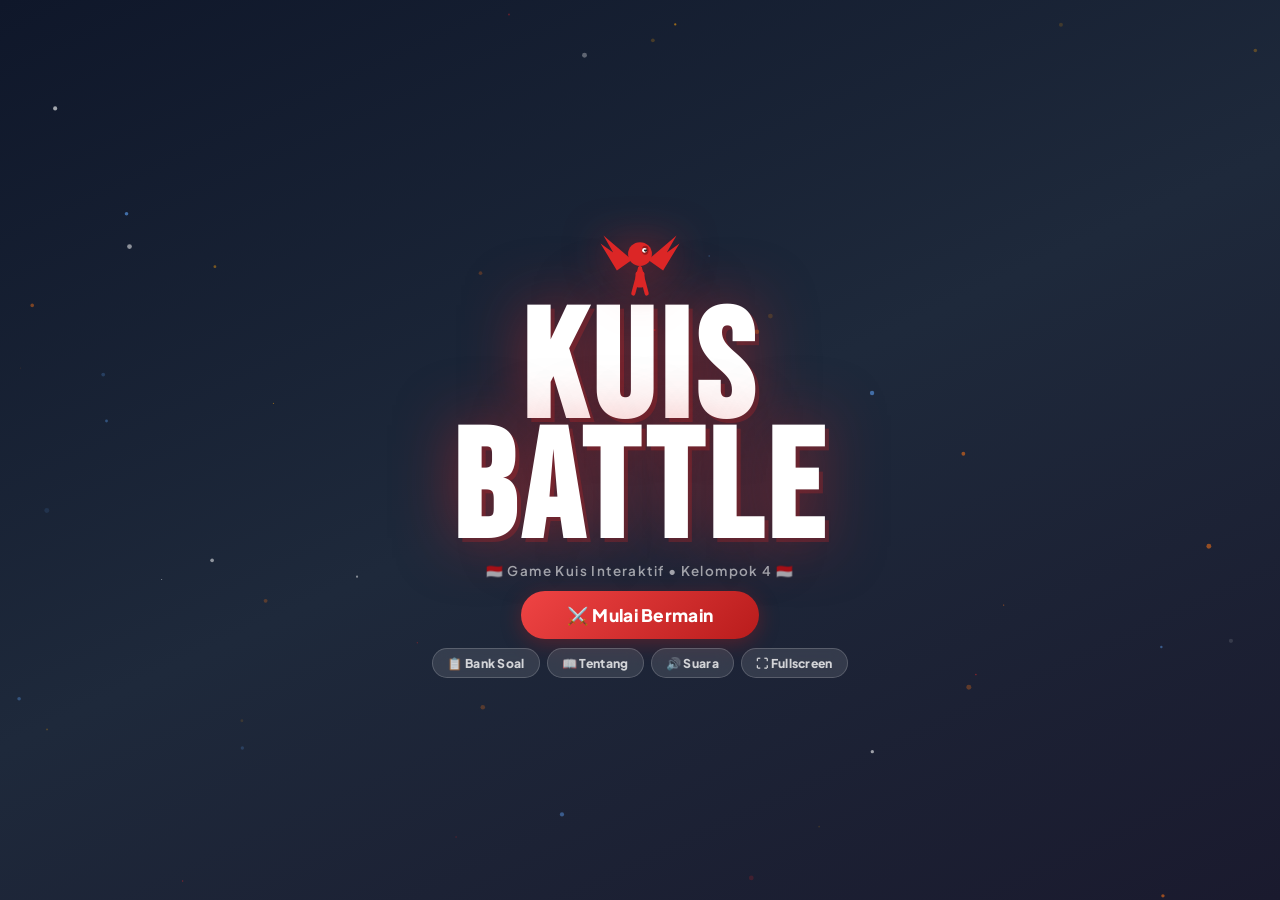
==== commit bd556980: "Add files via upload" ====
--- a/index.html
+++ b/index.html
@@ -9,7 +9,7 @@
 <meta name="theme-color" content="#DC2626">
 <title>Kuis Battle 🇮🇩</title>
 <link rel="preconnect" href="https://fonts.googleapis.com">
-<link href="https://fonts.googleapis.com/css2?family=Bebas+Neue&family=Plus+Jakarta+Sans:ital,wght@0,400;0,500;0,600;0,700;0,800;0,900;1,600&display=swap" rel="stylesheet">
+<link href="https://fonts.googleapis.com/css2?family=Bebas+Neue&family=Plus+Jakarta+Sans:wght@400;500;600;700;800;900&display=swap" rel="stylesheet">
 <link rel="stylesheet" href="style.css">
 <audio id="bgm-audio" loop preload="auto" src="./musik.mp3"></audio>
 </head>
@@ -20,16 +20,17 @@
   <div class="home-wrap">
     <canvas id="home-canvas" class="home-canvas"></canvas>
     <div class="home-content">
-      <div class="home-logo-wrap"><div id="home-garuda" class="home-garuda"></div></div>
+      <div id="home-garuda" class="home-garuda"></div>
       <h1 class="home-title">KUIS<br>BATTLE</h1>
       <p class="home-tagline">🇮🇩 Game Kuis Interaktif &bull; Kelompok 4 🇮🇩</p>
       <div class="home-btns">
         <button class="btn btn-hero" onclick="App.go('s-info')">⚔️ Mulai Bermain</button>
         <button class="btn btn-home-sec" id="resume-btn" onclick="App.resumeGame()" style="display:none">▶ Lanjutkan Game</button>
         <div class="home-row">
-          <button class="btn btn-glass-sm" onclick="App.go('s-qdb')">📋 Lihat Soal</button>
+          <button class="btn btn-glass-sm" onclick="App.openQDB()">📋 Bank Soal</button>
           <button class="btn btn-glass-sm" onclick="App.go('s-about')">📖 Tentang</button>
           <button class="btn btn-glass-sm" onclick="App.toggleSound()" id="snd-btn">🔊 Suara</button>
+          <button class="btn btn-glass-sm" id="fs-btn" onclick="App.toggleFS()">⛶ Fullscreen</button>
         </div>
       </div>
     </div>
@@ -38,7 +39,7 @@
 
 <!-- INFO -->
 <div id="s-info" class="screen">
-  <button class="back-btn" onclick="App.go('s-home')">&#8592; Kembali</button>
+  <button class="back-btn" onclick="App.go('s-home')">← Kembali</button>
   <div class="split-screen">
     <div class="split-pane pane-red">
       <div class="pane-header"><span class="ph-icon">👥</span><span>Anggota Kelompok 4</span></div>
@@ -53,90 +54,44 @@
     <div class="split-sep"></div>
     <div class="split-pane pane-grn">
       <div class="pane-header"><span class="ph-icon">🎯</span><span>Tujuan Pembelajaran</span></div>
-      <p class="info-body">Meningkatkan pemahaman siswa terhadap <strong>Pengetahuan Umum Indonesia</strong> melalui permainan kuis interaktif yang kompetitif dan menyenangkan. Melatih kecepatan berpikir, kerja sama tim, serta ketepatan menjawab soal dalam suasana bersaing yang sehat dan sportif.</p>
+      <p class="info-body">Meningkatkan pemahaman siswa terhadap <strong>Pengetahuan Umum Indonesia</strong> melalui permainan kuis interaktif yang kompetitif dan menyenangkan.</p>
       <div class="tag-row">
         <span class="tag">🗺️ Geografi</span><span class="tag">🏛️ Sejarah</span><span class="tag">🎭 Budaya</span><span class="tag">🌿 Alam</span>
       </div>
-      <button class="btn btn-primary" style="margin-top:auto" onclick="App.go('s-mode')">Pilih Mode Game &#8594;</button>
+      <button class="btn btn-primary" style="margin-top:auto" onclick="App.go('s-mode')">Pilih Mode Game →</button>
     </div>
   </div>
 </div>
 
 <!-- MODE SELECT -->
 <div id="s-mode" class="screen">
-  <button class="back-btn" onclick="App.go('s-info')">&#8592; Kembali</button>
+  <button class="back-btn" onclick="App.go('s-info')">← Kembali</button>
   <div class="mode-screen-inner">
     <div class="mode-heading-wrap">
-      <h2 class="section-title">Pilih Mode Permainan</h2>
-      <p class="section-sub">Pilih mode yang sesuai, lalu lihat cara bermain</p>
+      <h2 class="section-title">Pilih Mode</h2>
+      <p class="section-sub">Pilih mode, lalu lihat cara bermain</p>
     </div>
     <div class="mode-cards">
       <div class="mode-card mc-t1" onclick="App.selectMode(1)">
-        <div class="mc-illustration">
-          <svg viewBox="0 0 120 80" fill="none">
-            <ellipse cx="30" cy="75" rx="16" ry="4" fill="rgba(0,0,0,.2)"/>
-            <ellipse cx="90" cy="75" rx="16" ry="4" fill="rgba(0,0,0,.2)"/>
-            <circle cx="30" cy="22" r="12" fill="#C68642"/><path d="M22 14 Q30 8 38 14" fill="#1C0700"/>
-            <rect x="16" y="34" width="28" height="22" rx="4" fill="#F97316"/>
-            <rect x="9" y="57" width="11" height="20" rx="3" fill="#374151"/><rect x="20" y="57" width="11" height="20" rx="3" fill="#1F2937"/>
-            <circle cx="90" cy="22" r="12" fill="#D4A07A"/><path d="M82 14 Q90 8 98 14" fill="#1C0700"/>
-            <rect x="76" y="34" width="28" height="22" rx="4" fill="#1E40AF"/>
-            <rect x="69" y="57" width="11" height="20" rx="3" fill="#374151"/><rect x="80" y="57" width="11" height="20" rx="3" fill="#1F2937"/>
-            <path d="M44 45 Q60 42 76 45" stroke="#78350F" stroke-width="5" stroke-linecap="round" fill="none"/>
-            <rect x="55" y="36" width="10" height="18" rx="3" fill="#DC2626"/><circle cx="60" cy="36" r="5" fill="#FBBF24"/>
-            <line x1="10" y1="79" x2="110" y2="79" stroke="#166534" stroke-width="3" stroke-linecap="round"/>
-          </svg>
-        </div>
         <div class="mc-badge t1-badge">MODE 1</div>
-        <div class="mc-title">⚔️ Tarik Tambang</div>
+        <div class="mc-emoji">⚔️</div>
+        <div class="mc-title">Tarik Tambang</div>
         <div class="mc-sub">2 Pemain Individu</div>
-        <div class="mc-preview">Jawab 20 soal, lawan lawan di arena! Waktu 70 detik — siapa cepat dia menang.</div>
+        <div class="mc-preview">70 detik, jawab 20 soal, lawan lawan!</div>
       </div>
       <div class="mode-card mc-t2" onclick="App.selectMode(2)">
-        <div class="mc-illustration">
-          <svg viewBox="0 0 120 80" fill="none">
-            <circle cx="20" cy="20" r="9" fill="#C68642"/><rect x="13" y="30" width="14" height="16" rx="3" fill="#F97316"/>
-            <rect x="10" y="46" width="8" height="16" rx="2" fill="#374151"/><rect x="19" y="46" width="8" height="16" rx="2" fill="#1F2937"/>
-            <circle cx="36" cy="22" r="9" fill="#D4A07A"/><rect x="29" y="32" width="14" height="16" rx="3" fill="#FB923C"/>
-            <rect x="26" y="48" width="8" height="16" rx="2" fill="#374151"/><rect x="35" y="48" width="8" height="16" rx="2" fill="#1F2937"/>
-            <circle cx="84" cy="20" r="9" fill="#C68642"/><rect x="77" y="30" width="14" height="16" rx="3" fill="#1E40AF"/>
-            <rect x="74" y="46" width="8" height="16" rx="2" fill="#374151"/><rect x="83" y="46" width="8" height="16" rx="2" fill="#1F2937"/>
-            <circle cx="100" cy="22" r="9" fill="#D4A07A"/><rect x="93" y="32" width="14" height="16" rx="3" fill="#3B82F6"/>
-            <rect x="90" y="48" width="8" height="16" rx="2" fill="#374151"/><rect x="99" y="48" width="8" height="16" rx="2" fill="#1F2937"/>
-            <path d="M43 40 Q60 37 77 40" stroke="#78350F" stroke-width="3.5" stroke-linecap="round" fill="none"/>
-            <rect x="56" y="32" width="8" height="14" rx="2" fill="#DC2626"/><circle cx="60" cy="32" r="4" fill="#FBBF24"/>
-            <line x1="4" y1="79" x2="116" y2="79" stroke="#166534" stroke-width="3" stroke-linecap="round"/>
-          </svg>
-        </div>
         <div class="mc-badge t2-badge">MODE 2</div>
-        <div class="mc-title">🤝 Tim Battle</div>
-        <div class="mc-sub">2 Tim, Maks. 20 Peserta</div>
-        <div class="mc-preview">Berlomba bersama tim! Oranye vs Biru — siapa tim terkuat?</div>
+        <div class="mc-emoji">🤝</div>
+        <div class="mc-title">Tim Battle</div>
+        <div class="mc-sub">2 Tim, Maks 20 Peserta</div>
+        <div class="mc-preview">Berlomba bersama tim! Oranye vs Biru.</div>
       </div>
       <div class="mode-card mc-cozy" onclick="App.selectMode(3)">
-        <div class="mc-illustration">
-          <svg viewBox="0 0 120 80" fill="none">
-            <rect x="0" y="40" width="120" height="40" rx="4" fill="#86EFAC"/>
-            <rect x="5" y="20" width="12" height="25" rx="3" fill="#A3E635" opacity=".7"/>
-            <rect x="5" y="14" width="12" height="8" fill="#4ADE80" opacity=".6"/>
-            <rect x="100" y="22" width="12" height="23" rx="3" fill="#A3E635" opacity=".7"/>
-            <rect x="100" y="16" width="12" height="8" fill="#4ADE80" opacity=".6"/>
-            <rect x="10" y="40" width="100" height="6" rx="3" fill="#D4A96A"/>
-            <circle cx="60" cy="30" r="9" fill="#C68642"/>
-            <path d="M52 23 Q60 17 68 23" fill="#1C0700"/>
-            <rect x="53" y="39" width="14" height="13" rx="3" fill="#10B981"/>
-            <rect x="51" y="52" width="8" height="12" rx="2" fill="#374151"/>
-            <rect x="60" y="52" width="8" height="12" rx="2" fill="#1F2937"/>
-            <rect x="115" y="36" width="5" height="20" rx="2" fill="#78350F"/>
-            <rect x="115" y="36" width="12" height="7" fill="#DC2626"/>
-            <rect x="115" y="43" width="12" height="7" fill="#fff"/>
-            <text x="60" y="78" font-size="8" fill="#166534" text-anchor="middle" font-weight="bold">FINISH</text>
-          </svg>
-        </div>
         <div class="mc-badge cozy-badge">MODE 3</div>
-        <div class="mc-title">🌿 Cozy Mode</div>
+        <div class="mc-emoji">🌿</div>
+        <div class="mc-title">Cozy Mode</div>
         <div class="mc-sub">Solo Player — Santai</div>
-        <div class="mc-preview">Tanpa timer, tanpa tekanan. Jalan santai ke garis finish sambil belajar!</div>
+        <div class="mc-preview">Tanpa timer, belajar sambil jalan ke finish!</div>
       </div>
     </div>
   </div>
@@ -144,7 +99,7 @@
 
 <!-- HOW TO PLAY -->
 <div id="s-howto" class="screen">
-  <button class="back-btn" onclick="App.go('s-mode')">&#8592; Kembali</button>
+  <button class="back-btn" onclick="App.go('s-mode')">← Kembali</button>
   <div class="howto-wrap">
     <div class="howto-header">
       <div class="howto-mode-badge" id="howto-badge">MODE 1</div>
@@ -152,63 +107,92 @@
       <p class="howto-sub" id="howto-sub">2 Pemain Individu</p>
     </div>
     <div class="howto-steps" id="howto-steps"></div>
-    <button class="btn btn-hero howto-go-btn">Siap! Masukkan Nama &#8594;</button>
+    <button class="btn btn-hero howto-go-btn" id="howto-go-btn">Siap! Masukkan Nama →</button>
   </div>
 </div>
 
 <!-- SETUP -->
 <div id="s-setup" class="screen">
-  <button class="back-btn" onclick="App.go('s-howto')">&#8592; Kembali</button>
+  <button class="back-btn" onclick="App.go('s-howto')">← Kembali</button>
   <div class="split-screen" id="setup-cols"></div>
-  <button class="btn btn-start" id="setup-go" style="display:none" onclick="App.startFromSetup()">&#9876; MASUK ARENA!</button>
+  <button class="btn btn-start" id="setup-go" style="display:none" onclick="App.startFromSetup()">⚔ MASUK ARENA!</button>
 </div>
 
 <!-- COUNTDOWN -->
 <div id="s-countdown" class="screen s-countdown">
-  <div class="cd-ring"></div>
-  <div class="cd-ring cd-ring2"></div>
+  <div class="cd-ring"></div><div class="cd-ring cd-ring2"></div>
   <p class="cd-top">BERSIAP!</p>
   <div class="cd-num" id="cdn">3</div>
-  <p class="cd-bot">&#127470;&#127465; Semangat!</p>
+  <p class="cd-bot">🇮🇩 Semangat!</p>
 </div>
 
 <!-- GAME -->
 <div id="s-game" class="screen s-game">
-  <!-- Arena Header -->
-  <div id="arena-hbar" class="arena-hbar" style="display:none">
-    <div class="ah-team ah-left">
-      <span class="ah-badge ah-t1">🟠</span>
-      <span class="ahn" id="ahn-left">–</span>
-      <span class="ah-score" id="ahs-left">0</span>
-      <span class="ah-time t1c" id="aht-left">–</span>
-    </div>
-    <div class="ah-center-wrap">
-      <span id="ah-center" class="ah-center-lbl">⚔️</span>
-    </div>
-    <div class="ah-team ah-right">
-      <span class="ah-time t2c" id="aht-right">–</span>
-      <span class="ah-score" id="ahs-right">0</span>
-      <span class="ahn" id="ahn-right">–</span>
-      <span class="ah-badge ah-t2">🔵</span>
-    </div>
-  </div>
+  <!-- Top bar -->
+  <div id="game-topbar" class="game-topbar">
+    <div class="gtb-team gtb-left">
+      <span class="gtb-dot t1-dot"></span>
+      <span class="gtb-name" id="gtb-name-left">–</span>
+      <span class="gtb-score t1c" id="gtb-score-left">0</span>
+      <span class="gtb-time t1c" id="gtb-time-left"></span>
+    </div>
+    <div class="gtb-center">
+      <span class="gtb-label" id="gtb-label">⚔️</span>
+      <div class="gtb-actions">
+        <button class="gtb-btn" onclick="App.pauseGame()" id="pause-btn" title="Pause">⏸</button>
+        <button class="gtb-btn" onclick="App.restartGame()" title="Restart">↺</button>
+        <button class="gtb-btn" onclick="App.goHomeFromGame()" title="Menu">🏠</button>
+        <button class="gtb-btn" id="fs-btn2" onclick="App.toggleFS()" title="Fullscreen">⛶</button>
+      </div>
+    </div>
+    <div class="gtb-team gtb-right">
+      <span class="gtb-time t2c" id="gtb-time-right"></span>
+      <span class="gtb-score t2c" id="gtb-score-right">0</span>
+      <span class="gtb-name" id="gtb-name-right">–</span>
+      <span class="gtb-dot t2-dot"></span>
+    </div>
+  </div>
+  <!-- Arena -->
   <div id="arena" class="arena"><canvas id="arena-canvas"></canvas></div>
+  <!-- Panels -->
   <div class="game-panels" id="game-panels">
     <div class="gpanel" id="gp-left">
       <div class="panel-flash" id="pf-left"></div>
       <div class="gp-head" id="gph-left"></div>
-      <div class="gp-trow"><div class="gp-tbar"><div class="gp-fill" id="gf-left"></div></div><div class="gp-tsec" id="gt-left">70s</div></div>
+      <div class="gp-trow"><div class="gp-tbar"><div class="gp-fill t1" id="gf-left"></div></div><div class="gp-tsec t1" id="gt-left">70</div></div>
       <div class="gp-q" id="gq-left">Memuat soal...</div>
       <div class="gp-opts" id="go-left"></div>
     </div>
-    <div class="game-sep"></div>
+    <div class="game-sep" id="game-sep-el"></div>
     <div class="gpanel" id="gp-right">
       <div class="panel-flash" id="pf-right"></div>
       <div class="gp-head" id="gph-right"></div>
-      <div class="gp-trow"><div class="gp-tbar"><div class="gp-fill" id="gf-right"></div></div><div class="gp-tsec" id="gt-right">70s</div></div>
+      <div class="gp-trow"><div class="gp-tbar"><div class="gp-fill t2" id="gf-right"></div></div><div class="gp-tsec t2" id="gt-right">70</div></div>
       <div class="gp-q" id="gq-right">Memuat soal...</div>
       <div class="gp-opts" id="go-right"></div>
     </div>
+  </div>
+  <!-- Pause overlay -->
+  <div id="pause-overlay" class="pause-overlay" style="display:none">
+    <div class="pause-box">
+      <div class="pause-icon">⏸</div>
+      <h2 class="pause-title">GAME DIJEDA</h2>
+      <button class="btn btn-hero" onclick="App.resumeGame2()">▶ Lanjutkan</button>
+      <button class="btn btn-glass-dark" onclick="App.restartGame()">↺ Main Ulang</button>
+      <button class="btn btn-glass-dark" onclick="App.goHomeFromGame()">🏠 Menu Utama</button>
+    </div>
+  </div>
+</div>
+
+<!-- COZY EXPLAIN OVERLAY (over game screen) -->
+<div id="cozy-overlay" class="cozy-overlay" style="display:none">
+  <div class="cozy-box">
+    <div class="co-result-icon" id="co-icon">✅</div>
+    <div class="co-result-text" id="co-text">Benar!</div>
+    <div class="co-answer" id="co-answer"></div>
+    <div class="co-exp" id="co-exp"></div>
+    <div class="co-progress" id="co-progress"></div>
+    <button class="btn btn-cozy-next" id="co-next-btn" onclick="App.cozyNext()">Lanjut →</button>
   </div>
 </div>
 
@@ -222,136 +206,122 @@
     <div class="w-sub" id="w-sub">LUAR BIASA! 🎉</div>
     <div class="w-scores" id="w-scores"></div>
     <div class="winner-btns">
-      <button class="btn btn-hero">📋 Lihat Soal</button>
-      <button class="btn btn-glass-dark" onclick="App.rematch()">🔄 Main Lagi</button>
-      <button class="btn btn-glass-dark" onclick="App.goHome()">🏠 Menu Utama</button>
-    </div>
-  </div>
-</div>
-
-<!-- QUESTION LIST (played) -->
+      <button class="btn btn-hero" onclick="App.goQList()">📋 Lihat Soal</button>
+      <button class="btn btn-glass-dark" onclick="App.rematch()">↺ Main Lagi</button>
+      <button class="btn btn-glass-dark" onclick="App.goHome()">🏠 Menu</button>
+    </div>
+  </div>
+</div>
+
+<!-- QUESTION LIST (hasil) -->
 <div id="s-qlist" class="screen s-qlist">
   <div class="qlist-header">
-    <h2 class="qlist-title">📋 Daftar Soal yang Keluar</h2>
-    <p class="qlist-sub" id="qlist-sub">20 soal telah dimainkan</p>
+    <h2 class="qlist-title">📋 Soal yang Keluar</h2>
+    <p class="qlist-sub" id="qlist-sub"></p>
   </div>
   <div class="qlist-scroll" id="qlist-scroll"></div>
   <div class="qlist-footer">
-    <button class="btn btn-primary" onclick="App.goHome()">🏠 Menu Utama</button>
-    <button class="btn btn-glass-dark" onclick="App.rematch()">🔄 Main Lagi</button>
-  </div>
-</div>
-
-<!-- QUESTION DATABASE (all) -->
+    <button class="btn btn-primary" onclick="App.goHome()">🏠 Menu</button>
+    <button class="btn btn-glass-dark" onclick="App.rematch()">↺ Main Lagi</button>
+  </div>
+</div>
+
+<!-- BANK SOAL -->
 <div id="s-qdb" class="screen s-qlist">
   <div class="qlist-header">
-    <button class="back-btn" style="position:relative;top:0;left:0;margin-bottom:8px" onclick="App.go('s-home')">&#8592; Kembali</button>
     <h2 class="qlist-title">📚 Bank Soal Lengkap</h2>
-    <p class="qlist-sub">21 soal Pengetahuan Umum Indonesia beserta jawaban &amp; penjelasan</p>
+    <p class="qlist-sub">21 soal + jawaban + penjelasan</p>
   </div>
   <div class="qlist-scroll" id="qdb-scroll"></div>
   <div class="qlist-footer">
-    <button class="btn btn-primary" onclick="App.go('s-home')">🏠 Kembali ke Menu</button>
-  </div>
-</div>
-
-<!-- ABOUT / CARA PEMBUATAN -->
+    <button class="btn btn-primary" onclick="App.go('s-home')">← Kembali</button>
+  </div>
+</div>
+
+<!-- ABOUT -->
 <div id="s-about" class="screen s-qlist">
   <div class="qlist-header">
-    <button class="back-btn" style="position:relative;top:0;left:0;margin-bottom:8px" onclick="App.go('s-home')">&#8592; Kembali</button>
-    <h2 class="qlist-title">📖 Tentang &amp; Aturan Permainan</h2>
-    <p class="qlist-sub">Cara pembuatan, aturan, dan detail teknis game</p>
+    <h2 class="qlist-title">📖 Tentang & Aturan</h2>
+    <p class="qlist-sub">Cara pembuatan, aturan, dan fitur</p>
   </div>
   <div class="qlist-scroll about-scroll">
     <div class="about-section">
       <div class="about-icon">🎮</div>
       <h3 class="about-h">Tentang Game</h3>
-      <p class="about-p">Kuis Battle adalah game kuis interaktif berbasis web yang dibuat oleh <strong>Kelompok 4</strong> untuk meningkatkan pemahaman Pengetahuan Umum Indonesia. Game ini berjalan sepenuhnya di browser tanpa instalasi apapun.</p>
+      <p class="about-p">Kuis Battle adalah game kuis interaktif web oleh <strong>Kelompok 4</strong>. Berjalan di browser tanpa instalasi apapun. Cocok untuk HP, tablet, laptop, hingga TV Android &amp; proyektor.</p>
     </div>
     <div class="about-section">
       <div class="about-icon">🛠️</div>
-      <h3 class="about-h">Cara Pembuatan</h3>
-      <p class="about-p">Game ini dibuat menggunakan teknologi web murni:</p>
-      <ul class="about-list">
-        <li><strong>HTML5</strong> — Struktur halaman dan elemen UI</li>
-        <li><strong>CSS3</strong> — Animasi, layout, dan tampilan visual dengan CSS custom properties</li>
-        <li><strong>JavaScript (Vanilla)</strong> — Logika game, canvas rendering, audio engine</li>
-        <li><strong>Canvas API</strong> — Animasi arena, karakter, tali, dan efek visual real-time</li>
-        <li><strong>Web Audio API</strong> — Efek suara synthesizer tanpa file audio eksternal</li>
-        <li><strong>Google Fonts</strong> — Font Bebas Neue (display) dan Plus Jakarta Sans (body)</li>
-      </ul>
-    </div>
-    <div class="about-section">
-      <div class="about-icon">📏</div>
-      <h3 class="about-h">Aturan Mode 1 — Tarik Tambang</h3>
-      <ul class="about-list">
-        <li>2 pemain bermain bersamaan di layar yang sama (split screen)</li>
-        <li>Setiap pemain mendapat <strong>70 detik</strong> untuk menjawab 20 soal</li>
-        <li>Jawaban <strong>benar</strong>: waktu berkurang 3 detik, karakter maju</li>
-        <li>Jawaban <strong>salah</strong>: waktu berkurang 5 detik, soal masuk antrian lagi</li>
-        <li>Menang jika menyelesaikan semua 20 soal lebih dulu, atau lawan kehabisan waktu</li>
-        <li>Karakter yang kalah akan jatuh secara dramatis di arena!</li>
+      <h3 class="about-h">Teknologi</h3>
+      <ul class="about-list">
+        <li><strong>HTML5 Canvas</strong> — animasi arena real-time</li>
+        <li><strong>CSS3</strong> — layout responsif, animasi</li>
+        <li><strong>Vanilla JS</strong> — logika game, routing</li>
+        <li><strong>Web Audio API</strong> — efek suara synthesizer</li>
+        <li><strong>Fullscreen API</strong> — layar penuh untuk TV/proyektor</li>
+      </ul>
+    </div>
+    <div class="about-section">
+      <div class="about-icon">⚔️</div>
+      <h3 class="about-h">Mode 1 — Tarik Tambang</h3>
+      <ul class="about-list">
+        <li>2 pemain, split screen kiri &amp; kanan</li>
+        <li><strong>70 detik</strong> untuk jawab 20 soal</li>
+        <li>Benar: -3 detik waktu, skor +1, karakter maju</li>
+        <li>Salah: -5 detik waktu, soal masuk antrian lagi</li>
+        <li>Menang: selesai lebih dulu atau waktu lawan habis</li>
       </ul>
     </div>
     <div class="about-section">
       <div class="about-icon">🤝</div>
-      <h3 class="about-h">Aturan Mode 2 — Tim Battle</h3>
-      <ul class="about-list">
-        <li>2 tim (max 20 orang per tim) bertanding bersamaan</li>
-        <li>Soal dijawab bergantian oleh anggota tim (giliran otomatis)</li>
-        <li>Setiap giliran pemain mendapat <strong>70 detik</strong></li>
-        <li>Sistem poin sama dengan Mode 1 (benar -3s, salah -5s)</li>
-        <li>Tim Oranye vs Tim Biru — nama tim tampil di arena</li>
-        <li>Tim pertama selesaikan 20 soal = MENANG!</li>
+      <h3 class="about-h">Mode 2 — Tim Battle</h3>
+      <ul class="about-list">
+        <li>2 tim max 20 orang, berlomba bersamaan</li>
+        <li>Soal bergilir per anggota, 70 detik per giliran</li>
+        <li>Tim selesai 20 soal lebih dulu = MENANG!</li>
       </ul>
     </div>
     <div class="about-section">
       <div class="about-icon">🌿</div>
-      <h3 class="about-h">Aturan Mode 3 — Cozy Mode</h3>
-      <ul class="about-list">
-        <li>Solo player, tanpa timer, tanpa tekanan</li>
-        <li>Jawab 20 soal, karakter berjalan menuju garis finish</li>
-        <li>Setiap jawaban (benar/salah) menampilkan <strong>penjelasan edukatif</strong></li>
-        <li>Tidak ada hukuman — semua jawaban memajukan permainan</li>
-        <li>Cocok untuk belajar santai dan memahami materi</li>
+      <h3 class="about-h">Mode 3 — Cozy Mode</h3>
+      <ul class="about-list">
+        <li>Solo player, <strong>tanpa timer</strong></li>
+        <li>Jawab → lihat hasil + penjelasan → tekan Lanjut</li>
+        <li>Salah ditunjukkan jawaban benar + penjelasan</li>
+        <li>Karakter berjalan ke finish setiap soal</li>
       </ul>
     </div>
     <div class="about-section">
       <div class="about-icon">💡</div>
       <h3 class="about-h">Fitur Khusus</h3>
       <ul class="about-list">
-        <li>🎵 Musik latar (musik.mp3) dengan volume otomatis saat ada efek suara</li>
-        <li>▶ Tombol Resume — lanjutkan game yang tertinggal</li>
-        <li>📋 Lihat semua soal beserta penjelasan setelah permainan</li>
-        <li>🎭 Karakter animasi real-time dengan ekspresi berbeda</li>
-        <li>👥 Animasi penonton yang bersorak saat tim memimpin</li>
-        <li>💥 Efek jatuh dramatis bagi pihak yang kalah</li>
-        <li>🌐 Responsive — bisa dimainkan di HP maupun laptop</li>
+        <li>🎵 Musik latar otomatis mengecil saat efek suara</li>
+        <li>▶ Resume game yang belum selesai dari home</li>
+        <li>⛶ Fullscreen — ideal untuk TV Android &amp; proyektor</li>
+        <li>⏸ Pause/Resume/Restart dari dalam game</li>
+        <li>📋 Lihat semua soal + penjelasan setelah selesai</li>
       </ul>
     </div>
   </div>
   <div class="qlist-footer">
-    <button class="btn btn-primary" onclick="App.go('s-home')">🏠 Kembali ke Menu</button>
+    <button class="btn btn-primary" onclick="App.go('s-home')">← Kembali</button>
   </div>
 </div>
 
 <script src="app.js"></script>
 <script>
-// Init QDB screen on load
-window.addEventListener('load',()=>{
-  setTimeout(()=>{
-    if(typeof App!=='undefined'&&App.goQDB)App.goQDB();
-  },200);
-  // patch — build qdb on screen open
-  document.getElementById('s-qdb').addEventListener('transitionend',()=>{
-    if(document.getElementById('s-qdb').classList.contains('active')){
-      if(typeof App!=='undefined')App.goQDB();
-    }
-  });
-  // BGM: try to play on first interaction
-  document.addEventListener('pointerdown',()=>{
-    const a=document.getElementById('bgm-audio');if(a&&a.paused)a.play().catch(()=>{});
-  },{once:true});
+['pointerdown','keydown','touchstart'].forEach(ev=>{
+  document.addEventListener(ev,()=>{
+    const a=document.getElementById('bgm-audio');
+    if(a&&a.paused)a.play().catch(()=>{});
+  },{once:true,passive:true});
+});
+document.addEventListener('fullscreenchange',()=>{
+  const f=!!document.fullscreenElement;
+  const b1=document.getElementById('fs-btn');
+  const b2=document.getElementById('fs-btn2');
+  if(b1)b1.textContent=f?'✕ Keluar FS':'⛶ Fullscreen';
+  if(b2)b2.textContent=f?'✕':'⛶';
 });
 </script>
 </body>
--- a/style.css
+++ b/style.css
@@ -2,42 +2,31 @@
    ROOT & RESET
 ══════════════════════════════════════════ */
 :root{
-  /* Brand Red-White (UI) */
   --red:#DC2626;--red-d:#991B1B;--red-l:#FEE2E2;--red-xl:#FFF5F5;
-  --grn:#059669;--grn-d:#065F46;--grn-l:#D1FAE5;--grn-xl:#ECFDF5;
+  --grn:#059669;--grn-d:#065F46;--grn-l:#D1FAE5;
   --amber:#F59E0B;--amber-d:#B45309;
-  /* Team colors: orange & dark blue */
   --t1:#F97316;--t1-d:#C2410C;--t1-l:#FFEDD5;--t1-xl:#FFF7ED;
   --t2:#1E40AF;--t2-d:#1E3A8A;--t2-l:#DBEAFE;--t2-xl:#EFF6FF;
-  /* Cozy green */
   --cozy:#10B981;--cozy-d:#065F46;--cozy-l:#D1FAE5;
-  /* Neutrals */
   --dark:#0F172A;--dark2:#1E293B;--slate:#334155;--gray:#64748B;
   --border:#E2E8F0;--light:#F8FAFC;--white:#FFFFFF;--cream:#FFFBF0;
-  /* Skin */
-  --skin:#C68642;--skin-d:#A0673A;--hair:#1C0700;
-  /* Fonts */
   --fh:'Bebas Neue',sans-serif;--fb:'Plus Jakarta Sans',sans-serif;
-  /* Anim */
-  --trans:.26s ease;
 }
 *,*::before,*::after{margin:0;padding:0;box-sizing:border-box;touch-action:manipulation}
-html{height:100%;overflow:hidden;-webkit-text-size-adjust:none;text-size-adjust:none}
+html,body{height:100%;overflow:hidden;-webkit-text-size-adjust:100%;text-size-adjust:100%}
 body{
-  font-family:var(--fb);
-  width:100vw;height:100vh;overflow:hidden;
+  font-family:var(--fb);width:100vw;height:100vh;overflow:hidden;
   -webkit-user-select:none;user-select:none;
   -webkit-tap-highlight-color:transparent;
   background:var(--dark);
   padding:env(safe-area-inset-top) env(safe-area-inset-right) env(safe-area-inset-bottom) env(safe-area-inset-left);
 }
-input{-webkit-user-select:text;user-select:text;touch-action:auto}
-button{touch-action:manipulation;font-family:var(--fb)}
-
-/* Batik pattern */
+input,textarea{-webkit-user-select:text;user-select:text;touch-action:auto}
+button{touch-action:manipulation;font-family:var(--fb);border:none;cursor:pointer}
+
 body::before{
-  content:'';position:fixed;inset:0;z-index:0;pointer-events:none;opacity:.5;
-  background-image:url("data:image/svg+xml,%3Csvg width='64' height='64' viewBox='0 0 64 64' xmlns='http://www.w3.org/2000/svg'%3E%3Cg fill='none' stroke='%23DC2626' stroke-opacity='0.055' stroke-width='1'%3E%3Cpath d='M32 3L61 32L32 61L3 32Z'/%3E%3Cpath d='M32 14L50 32L32 50L14 32Z'/%3E%3Ccircle cx='32' cy='32' r='6'/%3E%3C/g%3E%3C/svg%3E");
+  content:'';position:fixed;inset:0;z-index:0;pointer-events:none;opacity:.45;
+  background-image:url("data:image/svg+xml,%3Csvg width='64' height='64' viewBox='0 0 64 64' xmlns='http://www.w3.org/2000/svg'%3E%3Cg fill='none' stroke='%23DC2626' stroke-opacity='0.06' stroke-width='1'%3E%3Cpath d='M32 3L61 32L32 61L3 32Z'/%3E%3Cpath d='M32 14L50 32L32 50L14 32Z'/%3E%3Ccircle cx='32' cy='32' r='6'/%3E%3C/g%3E%3C/svg%3E");
 }
 
 /* ══════════════════════════════════════════
@@ -45,17 +34,14 @@
 ══════════════════════════════════════════ */
 .screen{
   position:fixed;inset:0;z-index:1;
-  display:flex;flex-direction:column;
-  align-items:center;justify-content:center;
+  display:flex;flex-direction:column;align-items:center;justify-content:center;
   opacity:0;pointer-events:none;
-  transition:opacity .3s ease,transform .3s ease;
-  transform:scale(.96);
-  background:var(--cream);
+  transition:opacity .28s ease,transform .28s ease;
+  transform:scale(.97);background:var(--cream);
 }
 .screen.active{opacity:1;pointer-events:all;transform:scale(1)}
-.screen.leaving{opacity:0;transform:scale(1.04)}
-
-/* stripes */
+.screen.leaving{opacity:0;transform:scale(1.03)}
+
 .screen:not(.s-game):not(.s-countdown):not(.s-winner):not(.s-qlist)::before,
 .screen:not(.s-game):not(.s-countdown):not(.s-winner):not(.s-qlist)::after{
   content:'';position:absolute;left:0;right:0;height:5px;z-index:20
@@ -67,437 +53,429 @@
   bottom:0;background:repeating-linear-gradient(90deg,#fff 0,#fff 14px,var(--amber) 14px,var(--amber) 28px,var(--red) 28px,var(--red) 42px)
 }
 
-/* ══════════════════════════════════════════
-   BACK BUTTON
-══════════════════════════════════════════ */
+/* ══════ BACK BTN ══════ */
 .back-btn{
-  position:absolute;top:14px;left:16px;z-index:30;
-  display:flex;align-items:center;gap:5px;
+  position:absolute;top:12px;left:14px;z-index:30;
+  display:inline-flex;align-items:center;gap:5px;
   background:rgba(255,255,255,.92);backdrop-filter:blur(10px);
   border:1.5px solid var(--border);color:var(--slate);
   border-radius:50px;padding:6px 16px;
   font-size:.78rem;font-weight:700;
-  cursor:pointer;transition:all .18s;box-shadow:0 2px 12px rgba(0,0,0,.1);
+  transition:all .18s;box-shadow:0 2px 10px rgba(0,0,0,.09);
 }
 .back-btn:hover{border-color:var(--red);color:var(--red);transform:translateX(-2px)}
 
-/* ══════════════════════════════════════════
-   BUTTONS
-══════════════════════════════════════════ */
+/* ══════ BUTTONS ══════ */
 .btn{
-  display:inline-flex;align-items:center;justify-content:center;gap:7px;
-  border:none;border-radius:50px;cursor:pointer;
-  font-weight:800;font-size:clamp(.82rem,1.9vw,.97rem);
-  transition:all .17s;letter-spacing:.3px;white-space:nowrap;
-  padding:10px 26px;
-}
-.btn:hover{transform:translateY(-2px);filter:brightness(1.08)}
-.btn:active{transform:scale(.95);filter:brightness(.95)}
-.btn-hero{
-  background:linear-gradient(135deg,#EF4444,#B91C1C);color:#fff;
-  box-shadow:0 4px 22px rgba(185,28,28,.38);
-  padding:13px 48px;font-size:clamp(.95rem,2.2vw,1.1rem);
-}
-.btn-primary{background:linear-gradient(135deg,#EF4444,#B91C1C);color:#fff;box-shadow:0 3px 14px rgba(185,28,28,.3)}
-.btn-grn{background:linear-gradient(135deg,#10B981,#065F46);color:#fff;box-shadow:0 3px 14px rgba(5,150,105,.3)}
-.btn-glass{background:rgba(255,255,255,.15);color:#fff;border:2px solid rgba(255,255,255,.3);backdrop-filter:blur(10px)}
-.btn-glass-sm{background:rgba(255,255,255,.12);color:rgba(255,255,255,.8);border:1.5px solid rgba(255,255,255,.2);backdrop-filter:blur(8px);padding:6px 16px;font-size:.78rem}
+  display:inline-flex;align-items:center;justify-content:center;gap:6px;
+  border-radius:50px;font-weight:800;letter-spacing:.3px;white-space:nowrap;
+  font-size:clamp(.82rem,1.8vw,.95rem);padding:10px 24px;
+  transition:all .16s;
+}
+.btn:hover{transform:translateY(-2px);filter:brightness(1.07)}
+.btn:active{transform:scale(.95);filter:brightness(.94)}
+.btn-hero{background:linear-gradient(135deg,#EF4444,#B91C1C);color:#fff;box-shadow:0 4px 20px rgba(185,28,28,.36);padding:13px 46px;font-size:clamp(.95rem,2.1vw,1.08rem)}
+.btn-primary{background:linear-gradient(135deg,#EF4444,#B91C1C);color:#fff;box-shadow:0 3px 13px rgba(185,28,28,.28)}
+.btn-glass{background:rgba(255,255,255,.14);color:#fff;border:2px solid rgba(255,255,255,.28);backdrop-filter:blur(10px)}
+.btn-glass-sm{background:rgba(255,255,255,.11);color:rgba(255,255,255,.78);border:1.5px solid rgba(255,255,255,.18);backdrop-filter:blur(8px);padding:6px 14px;font-size:.76rem}
 .btn-glass-dark{background:rgba(15,23,42,.07);color:var(--slate);border:2px solid var(--border)}
 .btn-glass-dark:hover{background:rgba(15,23,42,.13);border-color:var(--slate)}
-.btn-home-sec{background:linear-gradient(135deg,var(--t1),var(--t1-d));color:#fff;box-shadow:0 3px 14px rgba(249,115,22,.32);padding:10px 32px;}
+.btn-home-sec{background:linear-gradient(135deg,var(--t1),var(--t1-d));color:#fff;box-shadow:0 3px 13px rgba(249,115,22,.3)}
 .btn-start{
-  position:absolute;bottom:16px;left:50%;transform:translateX(-50%);
+  position:absolute;bottom:14px;left:50%;transform:translateX(-50%);
   background:linear-gradient(135deg,var(--amber),var(--amber-d));color:#fff;
-  box-shadow:0 4px 24px rgba(180,83,9,.42);
-  padding:12px 54px;font-size:1.06rem;font-weight:800;
-  border:none;border-radius:50px;cursor:pointer;
-  transition:all .17s;z-index:10;letter-spacing:.4px;
-}
-.btn-start:hover{transform:translateX(-50%) translateY(-2px);filter:brightness(1.08)}
-.btn-start:active{transform:translateX(-50%) scale(.97)}
+  box-shadow:0 4px 22px rgba(180,83,9,.4);
+  padding:12px 52px;font-size:1.04rem;font-weight:800;
+  border-radius:50px;transition:all .17s;z-index:10;
+}
+.btn-start:hover{transform:translateX(-50%) translateY(-2px);filter:brightness(1.07)}
+.btn-start:active{transform:translateX(-50%) scale(.96)}
 .siap-btn{
-  margin-top:auto;flex-shrink:0;width:90%;
+  width:90%;margin-top:auto;
   background:linear-gradient(135deg,var(--t1),var(--t1-d));color:#fff;
-  box-shadow:0 3px 12px rgba(249,115,22,.3);
-  padding:10px 20px;border-radius:50px;border:none;cursor:pointer;
-  font-size:.9rem;font-weight:800;transition:all .17s;
-}
-.siap-btn:hover{transform:translateY(-2px);filter:brightness(1.08)}
+  box-shadow:0 3px 12px rgba(249,115,22,.28);
+  padding:10px 20px;border-radius:50px;
+  font-size:.88rem;font-weight:800;transition:all .17s;
+}
+.siap-btn:hover{filter:brightness(1.07);transform:translateY(-1px)}
 .siap-btn:disabled{background:#94A3B8;box-shadow:none;transform:none}
-
-/* ══════════════════════════════════════════
-   HOME
-══════════════════════════════════════════ */
+.btn-cozy-next{
+  background:linear-gradient(135deg,var(--cozy),var(--cozy-d));color:#fff;
+  box-shadow:0 4px 18px rgba(16,185,129,.35);
+  padding:12px 40px;font-size:1rem;font-weight:800;border-radius:50px;
+  width:100%;max-width:260px;
+}
+
+/* ══════ HOME ══════ */
 #s-home{background:linear-gradient(155deg,#0F172A 0%,#1E293B 50%,#1a1a2e 100%)}
 #s-home::before,#s-home::after{display:none}
 .home-wrap{position:relative;width:100%;height:100%;display:flex;align-items:center;justify-content:center;overflow:hidden}
 .home-canvas{position:absolute;inset:0;width:100%;height:100%}
-.home-content{
-  position:relative;z-index:2;
-  display:flex;flex-direction:column;align-items:center;
-  gap:clamp(.5vh,1.1vh,1.4vh);padding:20px;
-}
-.home-garuda{
-  width:clamp(56px,7.5vw,84px);height:clamp(56px,7.5vw,84px);
-  animation:garF 3.6s ease-in-out infinite;
-  filter:drop-shadow(0 0 22px rgba(220,38,38,.65));
-}
-@keyframes garF{0%,100%{transform:translateY(0) rotate(-2deg)}50%{transform:translateY(-15px) rotate(3deg)}}
-.home-title{
-  font-family:var(--fh);
-  font-size:clamp(4.5rem,15vw,10.5rem);
-  line-height:.78;text-align:center;letter-spacing:6px;
-  color:#fff;
-  text-shadow:0 0 60px rgba(220,38,38,.52),4px 4px 0 rgba(220,38,38,.28);
-}
-.home-tagline{
-  font-size:clamp(.68rem,1.5vw,.86rem);
-  color:rgba(255,255,255,.6);font-weight:600;letter-spacing:1.4px;
-}
-.home-btns{display:flex;flex-direction:column;align-items:center;gap:.6rem;margin-top:.4vh}
-.home-row{display:flex;gap:.5rem;flex-wrap:wrap;justify-content:center;}
-
-/* ══════════════════════════════════════════
-   SPLIT SCREEN
-══════════════════════════════════════════ */
-.split-screen{
-  display:flex;flex-direction:row;
-  width:100%;height:100%;
-  padding:clamp(26px,4.5vh,44px) clamp(10px,2vw,22px) clamp(10px,2vh,18px);
-}
-.split-pane{
-  flex:1;display:flex;flex-direction:column;
-  padding:clamp(.75rem,2vw,1.4rem);
-  gap:clamp(.45rem,1vh,.82rem);overflow:hidden;min-width:0;
-}
+.home-content{position:relative;z-index:2;display:flex;flex-direction:column;align-items:center;gap:clamp(.5vh,1vh,1.3vh);padding:20px}
+.home-garuda{width:clamp(54px,7vw,82px);height:clamp(54px,7vw,82px);animation:garF 3.6s ease-in-out infinite;filter:drop-shadow(0 0 20px rgba(220,38,38,.6))}
+@keyframes garF{0%,100%{transform:translateY(0) rotate(-2deg)}50%{transform:translateY(-14px) rotate(3deg)}}
+.home-title{font-family:var(--fh);font-size:clamp(4rem,14vw,10rem);line-height:.78;text-align:center;letter-spacing:6px;color:#fff;text-shadow:0 0 60px rgba(220,38,38,.5),4px 4px 0 rgba(220,38,38,.25)}
+.home-tagline{font-size:clamp(.65rem,1.4vw,.84rem);color:rgba(255,255,255,.58);font-weight:600;letter-spacing:1.4px}
+.home-btns{display:flex;flex-direction:column;align-items:center;gap:.55rem;margin-top:.4vh}
+.home-row{display:flex;gap:.45rem;flex-wrap:wrap;justify-content:center}
+
+/* ══════ SPLIT SCREEN ══════ */
+.split-screen{display:flex;flex-direction:row;width:100%;height:100%;padding:clamp(24px,4vh,42px) clamp(10px,2vw,20px) clamp(10px,2vh,16px)}
+.split-pane{flex:1;display:flex;flex-direction:column;padding:clamp(.7rem,1.8vw,1.3rem);gap:clamp(.4rem,.9vh,.75rem);overflow:hidden;min-width:0}
 .pane-red .pane-header{color:var(--red);border-color:var(--red-l)}
 .pane-grn .pane-header{color:var(--grn);border-color:var(--grn-l)}
-.pane-header{
-  display:flex;align-items:center;gap:8px;
-  font-family:var(--fh);
-  font-size:clamp(1.15rem,2.8vw,1.7rem);
-  letter-spacing:2px;padding-bottom:.45rem;
-  border-bottom:3px solid;flex-shrink:0;
-}
-.ph-icon{font-size:1.1em}
+.pane-header{display:flex;align-items:center;gap:8px;font-family:var(--fh);font-size:clamp(1.1rem,2.6vw,1.6rem);letter-spacing:2px;padding-bottom:.4rem;border-bottom:3px solid;flex-shrink:0}
+.ph-icon{font-size:1.05em}
 .split-sep{width:4px;flex-shrink:0;margin:8px 0;border-radius:4px;background:linear-gradient(180deg,var(--red),var(--amber) 50%,var(--grn))}
-.member-list{list-style:none;display:flex;flex-direction:column;gap:.3rem;flex:1;overflow-y:auto}
-.member-list li{display:flex;align-items:center;gap:8px;padding:.33rem .55rem;border-radius:8px;font-size:clamp(.8rem,1.6vw,.92rem);font-weight:500;color:var(--dark);background:var(--light);border:1.5px solid var(--border)}
-.mn{width:20px;height:20px;border-radius:50%;color:#fff;display:flex;align-items:center;justify-content:center;font-size:.64rem;font-weight:800;flex-shrink:0}
+.member-list{list-style:none;display:flex;flex-direction:column;gap:.28rem;flex:1;overflow-y:auto}
+.member-list li{display:flex;align-items:center;gap:8px;padding:.3rem .5rem;border-radius:8px;font-size:clamp(.78rem,1.5vw,.9rem);font-weight:500;color:var(--dark);background:var(--light);border:1.5px solid var(--border)}
+.mn{width:20px;height:20px;border-radius:50%;color:#fff;display:flex;align-items:center;justify-content:center;font-size:.62rem;font-weight:800;flex-shrink:0}
 .mn.r{background:var(--red)}.mn.g{background:var(--grn)}
-.info-body{font-size:clamp(.8rem,1.6vw,.92rem);line-height:1.72;color:var(--gray);flex:1}
+.info-body{font-size:clamp(.78rem,1.5vw,.9rem);line-height:1.7;color:var(--gray);flex:1}
 .info-body strong{color:var(--red)}
-.tag-row{display:flex;flex-wrap:wrap;gap:.38rem;flex-shrink:0}
-.tag{padding:3px 12px;background:var(--light);border:1.5px solid var(--border);border-radius:20px;font-size:.72rem;font-weight:600;color:var(--gray)}
-
-/* ══════════════════════════════════════════
-   TEAM PANES (Setup)
-══════════════════════════════════════════ */
-.pane-t1 .setup-header,.pane-t1 .pane-header{color:var(--t1);border-color:var(--t1-l)}
-.pane-t2 .setup-header,.pane-t2 .pane-header{color:var(--t2);border-color:var(--t2-l)}
-.pane-t1 .cnt-btn{border-color:var(--t1);color:var(--t1)}
-.pane-t1 .cnt-btn:hover{background:var(--t1-l)}
-.pane-t2 .cnt-btn{border-color:var(--t2);color:var(--t2)}
-.pane-t2 .cnt-btn:hover{background:var(--t2-l)}
-.pane-t1 .setup-inp:focus,.t1-inp:focus{border-color:var(--t1)!important;box-shadow:0 0 0 3px rgba(249,115,22,.12)!important}
-.pane-t2 .setup-inp:focus,.t2-inp:focus{border-color:var(--t2)!important;box-shadow:0 0 0 3px rgba(30,64,175,.12)!important}
-.pane-t1 .name-inp:focus{border-color:var(--t1)}
-.pane-t2 .name-inp:focus{border-color:var(--t2)}
-.pane-t1 .name-num{background:var(--t1)}
-.pane-t2 .name-num{background:var(--t2)}
-.pane-done{opacity:.7;position:relative}
-.pane-done::after{content:'✅ Siap!';position:absolute;top:10px;right:12px;font-size:.72rem;font-weight:800;color:var(--t1);background:var(--t1-l);padding:2px 10px;border-radius:20px;}
-.pane-locked{position:relative;pointer-events:none;}
-.lock-overlay{flex:1;display:flex;flex-direction:column;align-items:center;justify-content:center;gap:.6rem}
-.lock-icon{font-size:2.5rem;opacity:.5}
-.lock-text{font-size:.9rem;font-weight:600;color:var(--gray);text-align:center;line-height:1.5;opacity:.7}
-
-/* Cozy pane */
+.tag-row{display:flex;flex-wrap:wrap;gap:.35rem;flex-shrink:0}
+.tag{padding:3px 11px;background:var(--light);border:1.5px solid var(--border);border-radius:20px;font-size:.7rem;font-weight:600;color:var(--gray)}
+
+/* ══════ TEAM PANES ══════ */
+.pane-t1 .setup-header{color:var(--t1)}
+.pane-t2 .setup-header{color:var(--t2)}
+.pane-t1 .cnt-btn{border-color:var(--t1)!important;color:var(--t1)!important}
+.pane-t1 .cnt-btn:hover{background:var(--t1-l)!important}
+.pane-t2 .cnt-btn{border-color:var(--t2)!important;color:var(--t2)!important}
+.pane-t2 .cnt-btn:hover{background:var(--t2-l)!important}
+.pane-t1 .cnt-val{color:var(--t1)!important}
+.pane-t2 .cnt-val{color:var(--t2)!important}
+.pane-t1 .name-inp:focus{border-color:var(--t1)!important}
+.pane-t2 .name-inp:focus{border-color:var(--t2)!important}
+.pane-t1 .name-num{background:var(--t1)!important}
+.pane-t2 .name-num{background:var(--t2)!important}
+.pane-done{opacity:.72;pointer-events:none}
+.pane-locked{position:relative}
+.lock-overlay{flex:1;display:flex;flex-direction:column;align-items:center;justify-content:center;gap:.6rem;opacity:.55}
+.lock-icon{font-size:2.4rem}
+.lock-text{font-size:.88rem;font-weight:600;color:var(--gray);text-align:center;line-height:1.5}
 .cozy-solo{align-items:center;justify-content:center;max-width:480px;margin:auto}
-.cozy-hdr{color:var(--cozy)!important;font-family:var(--fh);font-size:clamp(1.3rem,3vw,1.9rem);letter-spacing:2px;}
-.cozy-lbl{color:var(--cozy)!important;font-family:var(--fh);font-size:1.2rem;letter-spacing:2px}
-.cozy-inp:focus{border-color:var(--cozy)!important;box-shadow:0 0 0 3px rgba(16,185,129,.12)!important}
-
-/* ══════════════════════════════════════════
-   MODE SELECT
-══════════════════════════════════════════ */
-#s-mode{background:radial-gradient(ellipse at 50% 0%,rgba(220,38,38,.05),transparent 60%),var(--cream)}
-.mode-screen-inner{display:flex;flex-direction:column;align-items:center;gap:clamp(1.2vh,2.2vh,2.8vh);padding:clamp(30px,5vh,52px) 16px 16px;width:100%;max-width:940px}
+.cozy-hdr{color:var(--cozy)!important}
+.cozy-lbl{color:var(--cozy)!important}
+
+/* ══════ MODE SELECT ══════ */
+#s-mode{background:var(--cream)}
+.mode-screen-inner{display:flex;flex-direction:column;align-items:center;gap:clamp(1vh,2vh,2.6vh);padding:clamp(28px,5vh,50px) 16px 16px;width:100%;max-width:860px}
 .mode-heading-wrap{text-align:center}
 .section-title{font-family:var(--fh);font-size:clamp(1.8rem,5vw,3rem);color:var(--red);letter-spacing:3px}
-.section-sub{font-size:clamp(.78rem,1.6vw,.9rem);color:var(--gray);font-weight:500;margin-top:.2rem}
-.mode-cards{display:flex;gap:clamp(.8rem,2vw,1.5rem);flex-wrap:wrap;justify-content:center;width:100%}
+.section-sub{font-size:clamp(.76rem,1.5vw,.88rem);color:var(--gray);font-weight:500;margin-top:.2rem}
+.mode-cards{display:flex;gap:clamp(.7rem,1.8vw,1.4rem);flex-wrap:wrap;justify-content:center;width:100%}
 .mode-card{
-  flex:1;min-width:clamp(150px,26vw,260px);max-width:300px;
-  display:flex;flex-direction:column;align-items:center;gap:.55rem;
-  padding:clamp(.9rem,1.8vw,1.4rem);background:#fff;
-  border:3px solid transparent;border-radius:20px;
-  cursor:pointer;transition:all .22s;
-  box-shadow:0 4px 20px rgba(0,0,0,.08);
-}
-.mode-card:hover{transform:translateY(-5px) scale(1.01)}
-.mc-t1{border-color:rgba(249,115,22,.22)}.mc-t1:hover{background:var(--t1-xl);border-color:var(--t1);box-shadow:0 8px 32px rgba(249,115,22,.18)}
-.mc-t2{border-color:rgba(30,64,175,.22)}.mc-t2:hover{background:var(--t2-xl);border-color:var(--t2);box-shadow:0 8px 32px rgba(30,64,175,.18)}
-.mc-cozy{border-color:rgba(16,185,129,.22)}.mc-cozy:hover{background:var(--cozy-l);border-color:var(--cozy);box-shadow:0 8px 32px rgba(16,185,129,.18)}
-.mc-illustration{width:clamp(75px,11vw,115px);height:auto}
-.mc-illustration svg{width:100%;height:auto}
-.mc-badge{padding:2px 14px;border-radius:5px;font-size:.7rem;font-weight:800;letter-spacing:1.5px}
+  flex:1;min-width:clamp(140px,24vw,240px);max-width:280px;
+  display:flex;flex-direction:column;align-items:center;gap:.5rem;
+  padding:clamp(.9rem,1.6vw,1.3rem);background:#fff;
+  border:3px solid transparent;border-radius:20px;cursor:pointer;
+  transition:all .22s;box-shadow:0 4px 18px rgba(0,0,0,.08);
+}
+.mode-card:hover{transform:translateY(-5px) scale(1.02)}
+.mc-t1{border-color:rgba(249,115,22,.2)}.mc-t1:hover{background:var(--t1-xl);border-color:var(--t1);box-shadow:0 8px 28px rgba(249,115,22,.18)}
+.mc-t2{border-color:rgba(30,64,175,.2)}.mc-t2:hover{background:var(--t2-xl);border-color:var(--t2);box-shadow:0 8px 28px rgba(30,64,175,.18)}
+.mc-cozy{border-color:rgba(16,185,129,.2)}.mc-cozy:hover{background:var(--cozy-l);border-color:var(--cozy);box-shadow:0 8px 28px rgba(16,185,129,.18)}
+.mc-badge{padding:2px 12px;border-radius:5px;font-size:.68rem;font-weight:800;letter-spacing:1.5px}
 .t1-badge{background:var(--t1-l);color:var(--t1)}
 .t2-badge{background:var(--t2-l);color:var(--t2)}
 .cozy-badge{background:var(--cozy-l);color:var(--cozy)}
-.mc-title{font-family:var(--fh);font-size:clamp(1.25rem,2.8vw,1.8rem);letter-spacing:2px;color:var(--dark)}
-.mc-sub{font-size:clamp(.74rem,1.4vw,.84rem);font-weight:600;color:var(--gray)}
-.mc-preview{font-size:clamp(.7rem,1.35vw,.8rem);font-weight:500;color:var(--gray);text-align:center;line-height:1.4;background:var(--light);padding:.4rem .8rem;border-radius:8px;width:100%}
-
-/* ══════════════════════════════════════════
-   HOW TO PLAY
-══════════════════════════════════════════ */
+.mc-emoji{font-size:clamp(2rem,5vw,3rem);line-height:1}
+.mc-title{font-family:var(--fh);font-size:clamp(1.2rem,2.6vw,1.7rem);letter-spacing:2px;color:var(--dark)}
+.mc-sub{font-size:clamp(.72rem,1.3vw,.82rem);font-weight:600;color:var(--gray)}
+.mc-preview{font-size:clamp(.68rem,1.3vw,.78rem);font-weight:500;color:var(--gray);text-align:center;line-height:1.4;background:var(--light);padding:.38rem .75rem;border-radius:8px;width:100%}
+
+/* ══════ HOW TO PLAY ══════ */
 #s-howto{background:var(--cream)}
-.howto-wrap{display:flex;flex-direction:column;align-items:center;gap:clamp(.7vh,1.4vh,1.8vh);padding:clamp(30px,5vh,54px) clamp(12px,3vw,32px) clamp(12px,2.5vh,22px);width:100%;max-height:100vh;overflow:hidden}
+.howto-wrap{display:flex;flex-direction:column;align-items:center;gap:clamp(.6vh,1.3vh,1.6vh);padding:clamp(28px,5vh,52px) clamp(12px,3vw,30px) clamp(10px,2vh,20px);width:100%;overflow:hidden}
 .howto-header{text-align:center;flex-shrink:0}
-.howto-mode-badge{display:inline-block;padding:2px 16px;border-radius:6px;font-size:.72rem;font-weight:800;letter-spacing:1.5px;background:var(--t1-l);color:var(--t1);margin-bottom:.3rem}
-.grn-mode-badge{background:var(--t2-l)!important;color:var(--t2)!important}
-.cozy-mode-badge{background:var(--cozy-l)!important;color:var(--cozy)!important}
-.howto-title{font-family:var(--fh);font-size:clamp(1.8rem,5vw,3rem);color:var(--dark);letter-spacing:2px}
-.howto-sub{font-size:clamp(.78rem,1.6vw,.9rem);color:var(--gray);font-weight:500}
-.howto-steps{
-  display:flex;flex-wrap:wrap;gap:clamp(.45rem,1vw,.9rem);
-  justify-content:center;align-content:center;flex:1;overflow:hidden;width:100%;max-width:920px;
-}
-.howto-step{
-  flex:1;min-width:clamp(126px,17vw,190px);max-width:215px;
-  background:#fff;border-radius:16px;padding:clamp(.65rem,1.4vw,1rem);
-  box-shadow:0 3px 16px rgba(0,0,0,.07);border:2px solid transparent;
-  display:flex;flex-direction:column;gap:.38rem;align-items:center;text-align:center;
-}
-.hs-icon{font-size:clamp(1.6rem,3.5vw,2.2rem);line-height:1}
-.hs-title{font-family:var(--fh);font-size:clamp(.95rem,2vw,1.25rem);color:var(--dark);letter-spacing:1px}
-.hs-desc{font-size:clamp(.7rem,1.35vw,.8rem);line-height:1.5;color:var(--gray);font-weight:500}
-.hs-highlight{font-size:clamp(.72rem,1.35vw,.82rem);font-weight:800;padding:2px 10px;border-radius:20px;display:inline-block;margin-top:2px}
+.howto-mode-badge{display:inline-block;padding:2px 14px;border-radius:6px;font-size:.7rem;font-weight:800;letter-spacing:1.5px;background:var(--t1-l);color:var(--t1);margin-bottom:.3rem}
+.howto-title{font-family:var(--fh);font-size:clamp(1.7rem,4.5vw,2.8rem);color:var(--dark);letter-spacing:2px}
+.howto-sub{font-size:clamp(.76rem,1.5vw,.88rem);color:var(--gray);font-weight:500}
+.howto-steps{display:flex;flex-wrap:wrap;gap:clamp(.4rem,.9vw,.8rem);justify-content:center;align-content:center;flex:1;overflow:hidden;width:100%;max-width:900px}
+.howto-step{flex:1;min-width:clamp(120px,16vw,185px);max-width:210px;background:#fff;border-radius:14px;padding:clamp(.6rem,1.3vw,.95rem);box-shadow:0 3px 14px rgba(0,0,0,.07);display:flex;flex-direction:column;gap:.35rem;align-items:center;text-align:center}
+.hs-icon{font-size:clamp(1.5rem,3.2vw,2rem);line-height:1}
+.hs-title{font-family:var(--fh);font-size:clamp(.9rem,1.9vw,1.2rem);color:var(--dark);letter-spacing:1px}
+.hs-desc{font-size:clamp(.68rem,1.3vw,.78rem);line-height:1.5;color:var(--gray);font-weight:500}
+.hs-highlight{font-size:clamp(.7rem,1.3vw,.8rem);font-weight:800;padding:2px 9px;border-radius:20px;display:inline-block;margin-top:2px}
 .hs-red{background:var(--red-l);color:var(--red)}.hs-grn{background:var(--grn-l);color:var(--grn)}.hs-amber{background:#FEF3C7;color:var(--amber-d)}
 .howto-go-btn{margin-top:auto;flex-shrink:0}
 
-/* ══════════════════════════════════════════
-   SETUP
-══════════════════════════════════════════ */
-#s-setup{padding-bottom:68px}
-#setup-cols{padding-top:clamp(26px,4.5vh,42px)}
-.setup-header{font-family:var(--fh);font-size:clamp(1.15rem,2.6vw,1.65rem);letter-spacing:2px;flex-shrink:0}
-.setup-single{flex:1;display:flex;flex-direction:column;align-items:center;justify-content:center;gap:.8rem}
-.setup-lbl{font-family:var(--fh);font-size:1.3rem;letter-spacing:2px}
-.setup-inp{
-  width:min(240px,82%);border:2.5px solid var(--border);border-radius:12px;
-  padding:10px 16px;font-size:1rem;font-weight:700;
-  text-align:center;outline:none;transition:all .2s;color:var(--dark);background:#fff;
-  -webkit-user-select:text;user-select:text;touch-action:auto;
-}
-.cnt-row{display:flex;align-items:center;gap:.6rem;background:#fff;border-radius:10px;padding:.42rem .75rem;border:2px solid var(--border);flex-shrink:0}
-.cnt-lbl{font-size:.78rem;font-weight:700;color:var(--dark);flex:1}
-.cnt-ctrl{display:flex;align-items:center;gap:.48rem}
-.cnt-btn{width:30px;height:30px;border-radius:8px;border:2px solid;background:#fff;cursor:pointer;display:flex;align-items:center;justify-content:center;font-size:1.1rem;font-weight:800;line-height:1;transition:all .15s}
-.cnt-val{font-family:var(--fh);font-size:1.8rem;min-width:42px;text-align:center;line-height:1}
-.names-grid{flex:1;display:grid;grid-template-columns:repeat(auto-fill,minmax(142px,1fr));gap:.34rem;overflow-y:auto;padding:.36rem .1rem}
-.name-row{display:flex;align-items:center;gap:.32rem}
-.name-num{width:20px;height:20px;border-radius:50%;font-size:.62rem;font-weight:800;color:#fff;display:flex;align-items:center;justify-content:center;flex-shrink:0}
-.name-inp{flex:1;border:2px solid var(--border);border-radius:7px;padding:5px 8px;font-size:.78rem;font-weight:600;outline:none;transition:border-color .18s;color:var(--dark);background:#fff;-webkit-user-select:text;user-select:text;touch-action:auto}
-
-/* ══════════════════════════════════════════
-   COUNTDOWN
-══════════════════════════════════════════ */
-.s-countdown{
-  background:linear-gradient(155deg,#7C1D1D,#DC2626 55%,#F87171);
-  gap:.8vh;
-}
+/* ══════ SETUP ══════ */
+#s-setup{padding-bottom:66px}
+#setup-cols{padding-top:clamp(24px,4vh,40px)}
+.setup-header{font-family:var(--fh);font-size:clamp(1.1rem,2.5vw,1.6rem);letter-spacing:2px;flex-shrink:0}
+.setup-single{flex:1;display:flex;flex-direction:column;align-items:center;justify-content:center;gap:.75rem}
+.setup-lbl{font-family:var(--fh);font-size:1.2rem;letter-spacing:2px;color:var(--slate)}
+.setup-inp{width:min(230px,80%);border:2.5px solid var(--border);border-radius:12px;padding:10px 16px;font-size:1rem;font-weight:700;text-align:center;outline:none;transition:all .2s;color:var(--dark);background:#fff;-webkit-user-select:text;user-select:text;touch-action:auto}
+.cnt-row{display:flex;align-items:center;gap:.55rem;background:#fff;border-radius:10px;padding:.4rem .7rem;border:2px solid var(--border);flex-shrink:0}
+.cnt-lbl{font-size:.76rem;font-weight:700;color:var(--dark);flex:1}
+.cnt-ctrl{display:flex;align-items:center;gap:.45rem}
+.cnt-btn{width:30px;height:30px;border-radius:8px;border:2px solid var(--border);background:#fff;display:flex;align-items:center;justify-content:center;font-size:1.1rem;font-weight:800;line-height:1;transition:all .15s}
+.cnt-val{font-family:var(--fh);font-size:1.75rem;min-width:40px;text-align:center;line-height:1;color:var(--slate)}
+.names-grid{flex:1;display:grid;grid-template-columns:repeat(auto-fill,minmax(138px,1fr));gap:.32rem;overflow-y:auto;padding:.34rem .08rem}
+.name-row{display:flex;align-items:center;gap:.3rem}
+.name-num{width:20px;height:20px;border-radius:50%;font-size:.62rem;font-weight:800;color:#fff;display:flex;align-items:center;justify-content:center;flex-shrink:0;background:var(--gray)}
+.name-inp{flex:1;border:2px solid var(--border);border-radius:7px;padding:5px 8px;font-size:.76rem;font-weight:600;outline:none;transition:border-color .18s;color:var(--dark);background:#fff;-webkit-user-select:text;user-select:text;touch-action:auto}
+.pane-done .siap-btn{opacity:.5}
+
+/* ══════ COUNTDOWN ══════ */
+.s-countdown{background:linear-gradient(155deg,#7C1D1D,#DC2626 55%,#F87171);gap:.8vh}
 .s-countdown::before,.s-countdown::after{display:none}
-.cd-ring{position:absolute;width:clamp(200px,40vw,380px);height:clamp(200px,40vw,380px);border-radius:50%;border:3px solid rgba(255,255,255,.14);animation:ringPulse 2s ease-in-out infinite}
-.cd-ring2{width:clamp(245px,50vw,465px);height:clamp(245px,50vw,465px);animation-delay:.55s;border-color:rgba(255,255,255,.07)}
+.cd-ring{position:absolute;width:clamp(180px,38vw,360px);height:clamp(180px,38vw,360px);border-radius:50%;border:3px solid rgba(255,255,255,.13);animation:ringPulse 2s ease-in-out infinite}
+.cd-ring2{width:clamp(230px,48vw,440px);height:clamp(230px,48vw,440px);animation-delay:.5s;border-color:rgba(255,255,255,.06)}
 @keyframes ringPulse{0%,100%{transform:scale(1);opacity:.6}50%{transform:scale(1.06);opacity:1}}
-.cd-top{font-size:clamp(.8rem,2vw,.96rem);letter-spacing:6px;color:rgba(255,255,255,.62);text-transform:uppercase;font-weight:700;position:relative;z-index:2}
-.cd-num{font-family:var(--fh);font-size:clamp(8rem,24vw,17rem);color:#fff;text-shadow:0 0 40px rgba(255,255,255,.3),8px 8px 0 rgba(0,0,0,.14);line-height:1;position:relative;z-index:2}
-.cd-bot{font-size:clamp(.9rem,2vw,1.05rem);color:rgba(255,255,255,.66);font-weight:700;letter-spacing:2px;position:relative;z-index:2}
-.cd-pop{animation:cdPop .95s cubic-bezier(.34,1.56,.64,1) forwards}
-@keyframes cdPop{0%{transform:scale(2.5);opacity:0}40%{transform:scale(1);opacity:1}85%{transform:scale(1);opacity:1}100%{transform:scale(.4);opacity:0}}
-
-/* ══════════════════════════════════════════
-   ARENA HEADER BAR
-══════════════════════════════════════════ */
-.arena-hbar{
-  position:relative;z-index:10;
+.cd-top{font-size:clamp(.78rem,1.9vw,.94rem);letter-spacing:6px;color:rgba(255,255,255,.6);text-transform:uppercase;font-weight:700;position:relative;z-index:2}
+.cd-num{font-family:var(--fh);font-size:clamp(7rem,22vw,16rem);color:#fff;text-shadow:0 0 40px rgba(255,255,255,.3),8px 8px 0 rgba(0,0,0,.12);line-height:1;position:relative;z-index:2}
+.cd-bot{font-size:clamp(.88rem,1.9vw,1.04rem);color:rgba(255,255,255,.64);font-weight:700;letter-spacing:2px;position:relative;z-index:2}
+.cd-pop{animation:cdPop .92s cubic-bezier(.34,1.56,.64,1) forwards}
+@keyframes cdPop{0%{transform:scale(2.4);opacity:0}40%{transform:scale(1);opacity:1}85%{transform:scale(1);opacity:1}100%{transform:scale(.4);opacity:0}}
+
+/* ══════ GAME TOPBAR ══════ */
+.game-topbar{
   display:flex;align-items:center;
-  background:rgba(10,14,30,.92);backdrop-filter:blur(12px);
-  border-bottom:2px solid rgba(255,255,255,.08);
-  padding:0 clamp(6px,1.5vw,14px);
-  height:clamp(32px,4.5vh,42px);
-  flex-shrink:0;
-}
-.ah-team{display:flex;align-items:center;gap:clamp(4px,1vw,8px);flex:1;min-width:0}
-.ah-right{justify-content:flex-end}
-.ah-badge{font-size:.9rem;flex-shrink:0}
-.ah-t1{color:var(--t1)}.ah-t2{color:var(--t2)}
-.ahn{font-weight:700;font-size:clamp(.65rem,1.3vw,.8rem);color:#fff;white-space:nowrap;overflow:hidden;text-overflow:ellipsis;max-width:clamp(60px,10vw,130px)}
-.ah-score{font-family:var(--fh);font-size:clamp(1.1rem,2.2vw,1.5rem);line-height:1;flex-shrink:0}
-.ah-time{font-size:clamp(.6rem,1.1vw,.75rem);font-weight:700;flex-shrink:0;padding:1px 6px;border-radius:20px}
+  background:rgba(8,12,28,.95);backdrop-filter:blur(14px);
+  border-bottom:2px solid rgba(255,255,255,.07);
+  height:clamp(36px,5vh,46px);padding:0 clamp(5px,1.2vw,12px);
+  flex-shrink:0;position:relative;z-index:50;
+}
+.gtb-team{display:flex;align-items:center;gap:clamp(3px,.8vw,7px);flex:1;min-width:0;overflow:hidden}
+.gtb-left{justify-content:flex-start}
+.gtb-right{justify-content:flex-end}
+.gtb-dot{width:8px;height:8px;border-radius:50%;flex-shrink:0}
+.t1-dot{background:var(--t1);box-shadow:0 0 6px var(--t1)}
+.t2-dot{background:var(--t2);box-shadow:0 0 6px var(--t2)}
+.gtb-name{font-weight:700;font-size:clamp(.6rem,1.2vw,.78rem);color:rgba(255,255,255,.8);white-space:nowrap;overflow:hidden;text-overflow:ellipsis;max-width:clamp(55px,9vw,120px)}
+.gtb-score{font-family:var(--fh);font-size:clamp(1.1rem,2.1vw,1.55rem);line-height:1;flex-shrink:0}
+.gtb-time{font-size:clamp(.58rem,1vw,.72rem);font-weight:700;flex-shrink:0;padding:1px 5px;border-radius:20px;min-width:28px;text-align:center}
 .t1c{color:var(--t1)}.t2c{color:var(--t2)}.cozc{color:var(--cozy)}
-.ah-center-wrap{flex-shrink:0;display:flex;align-items:center;justify-content:center;padding:0 clamp(6px,1.5vw,12px)}
-.ah-center-lbl{font-family:var(--fh);font-size:clamp(.75rem,1.4vw,.9rem);color:rgba(255,255,255,.55);letter-spacing:1.5px;white-space:nowrap}
-
-/* ══════════════════════════════════════════
-   GAME SCREEN
-══════════════════════════════════════════ */
-.s-game{flex-direction:column;justify-content:flex-start;align-items:stretch;padding:0;background:var(--cream)}
+.gtb-center{flex-shrink:0;display:flex;flex-direction:column;align-items:center;justify-content:center;padding:0 clamp(4px,1vw,10px);gap:1px}
+.gtb-label{font-family:var(--fh);font-size:clamp(.62rem,1.15vw,.78rem);color:rgba(255,255,255,.45);letter-spacing:1px;white-space:nowrap}
+.gtb-actions{display:flex;gap:2px}
+.gtb-btn{background:rgba(255,255,255,.08);color:rgba(255,255,255,.7);border:1px solid rgba(255,255,255,.1);border-radius:6px;padding:1px 5px;font-size:clamp(.6rem,1.1vw,.75rem);font-weight:700;transition:all .14s;cursor:pointer}
+.gtb-btn:hover{background:rgba(255,255,255,.18);color:#fff}
+
+/* ══════ GAME SCREEN ══════ */
+.s-game{flex-direction:column;justify-content:flex-start;align-items:stretch;padding:0;background:#F1F5F9}
 .s-game::before,.s-game::after{display:none}
 .arena{flex-shrink:0;overflow:hidden;background:linear-gradient(180deg,#070B1A 0%,#0C1852 48%,#14532D 48%,#0F2E1A)}
 #arena-canvas{display:block;width:100%;height:100%}
-.game-panels{flex:1;display:flex;min-height:0;overflow:hidden;border-top:3px solid rgba(0,0,0,.14)}
-.game-sep{width:4px;flex-shrink:0;margin:5px 0;border-radius:4px;background:linear-gradient(180deg,var(--t1),var(--amber),var(--t2))}
-.gpanel{flex:1;display:flex;flex-direction:column;padding:clamp(.24rem,.6vw,.45rem) clamp(.28rem,.65vw,.52rem);gap:clamp(.12vh,.25vh,.32vh);min-height:0;overflow:hidden;position:relative}
+
+/* ── GAME PANELS ── */
+.game-panels{flex:1;display:flex;min-height:0;overflow:hidden;border-top:2px solid rgba(0,0,0,.1)}
+.game-sep{width:4px;flex-shrink:0;margin:4px 0;border-radius:4px;background:linear-gradient(180deg,var(--t1),var(--amber),var(--t2))}
+.gpanel{
+  flex:1;display:flex;flex-direction:column;
+  padding:clamp(4px,0.8vw,8px);
+  gap:clamp(3px,0.5vh,5px);
+  min-height:0;overflow:hidden;position:relative;
+  background:#fff;
+}
+#gp-left{border-right:none}
+#gp-right{border-left:none}
 
 /* Panel flash */
-.panel-flash{position:absolute;inset:0;pointer-events:none;z-index:20;opacity:0;border-radius:0}
-.panel-flash.fl-wrong{animation:flashWrong .58s ease-out forwards;background:rgba(220,38,38,.3)}
-.panel-flash.fl-correct{animation:flashCorrect .52s ease-out forwards;background:rgba(16,185,129,.2)}
+.panel-flash{position:absolute;inset:0;pointer-events:none;z-index:20;opacity:0}
+.panel-flash.fl-wrong{animation:flashWrong .55s ease-out forwards;background:rgba(220,38,38,.28)}
+.panel-flash.fl-correct{animation:flashCorrect .5s ease-out forwards;background:rgba(16,185,129,.2)}
 @keyframes flashWrong{0%{opacity:1}100%{opacity:0}}
 @keyframes flashCorrect{0%{opacity:1}100%{opacity:0}}
 
 /* Panel header */
-.gp-head-inner{display:flex;align-items:center;justify-content:space-between;padding:.26rem .5rem;border-radius:8px;flex-shrink:0}
-.head-t1{background:rgba(255,237,213,.6);border:2px solid rgba(249,115,22,.2)}
-.head-t2{background:rgba(219,234,254,.6);border:2px solid rgba(30,64,175,.2)}
-.head-cozy{background:rgba(209,250,229,.6);border:2px solid rgba(16,185,129,.2)}
-.gph-name{font-weight:800;font-size:clamp(.72rem,1.5vw,1.02rem);overflow:hidden;text-overflow:ellipsis;white-space:nowrap;max-width:130px}
-.gph-name.t1c{color:var(--t1)}.gph-name.t2c{color:var(--t2)}.gph-name.cozc{color:var(--cozy)}
-.gph-right{display:flex;align-items:center;gap:.3rem;flex-wrap:wrap;justify-content:flex-end}
-.gph-score{font-family:var(--fh);font-size:clamp(1.28rem,2.4vw,1.95rem);line-height:1}
-.gph-score.t1c{color:var(--t1)}.gph-score.t2c{color:var(--t2)}.gph-score.cozc{color:var(--cozy)}
-.gph-max{font-size:.58rem;color:var(--gray);font-weight:700}
-.gph-qi{font-size:.58rem;color:var(--gray);font-weight:700}
-
-/* Timer row */
-.gp-trow{display:flex;align-items:center;gap:.4rem;flex-shrink:0}
-.gp-tbar{flex:1;height:7px;background:#E2E8F0;border-radius:4px;overflow:hidden}
-.gp-fill{height:100%;border-radius:4px;transition:width 1s linear,background .4s}
+.gp-head-inner{display:flex;align-items:center;justify-content:space-between;padding:clamp(2px,0.4vw,5px) clamp(4px,0.8vw,8px);border-radius:8px;flex-shrink:0}
+.head-t1{background:rgba(255,237,213,.7);border:1.5px solid rgba(249,115,22,.22)}
+.head-t2{background:rgba(219,234,254,.7);border:1.5px solid rgba(30,64,175,.22)}
+.head-cozy{background:rgba(209,250,229,.7);border:1.5px solid rgba(16,185,129,.22)}
+.gph-name{font-weight:800;font-size:clamp(.68rem,1.3vw,.9rem);overflow:hidden;text-overflow:ellipsis;white-space:nowrap;max-width:clamp(70px,12vw,160px)}
+.gph-right{display:flex;align-items:center;gap:clamp(2px,.4vw,5px);flex-wrap:nowrap}
+.gph-score{font-family:var(--fh);font-size:clamp(1.1rem,2vw,1.7rem);line-height:1}
+.gph-max{font-size:.56rem;color:var(--gray);font-weight:700}
+.gph-qi{font-size:.56rem;color:var(--gray);font-weight:700;white-space:nowrap}
+
+/* Timer */
+.gp-trow{display:flex;align-items:center;gap:clamp(3px,.5vw,6px);flex-shrink:0}
+.gp-tbar{flex:1;height:6px;background:#E2E8F0;border-radius:3px;overflow:hidden;min-width:0}
+.gp-fill{height:100%;border-radius:3px;transition:width 1s linear,background .4s;width:100%}
 .gp-fill.t1{background:var(--t1)}.gp-fill.t2{background:var(--t2)}.gp-fill.cozy{background:var(--cozy)}
-.gp-fill.warn{animation:tpulse .54s ease infinite}.gp-fill.dang{animation:tpulse .26s ease infinite;background:#EF4444!important}
-@keyframes tpulse{0%,100%{opacity:1}50%{opacity:.22}}
-.gp-tsec{font-family:var(--fh);font-size:clamp(.76rem,1.55vw,.96rem);flex-shrink:0;min-width:30px;text-align:right}
-.gp-tsec.t1{color:var(--t1)}.gp-tsec.t2{color:var(--t2)}.gp-tsec.cozy{color:var(--cozy)}
+.gp-fill.warn{animation:tpulse .5s ease infinite}.gp-fill.dang{animation:tpulse .24s ease infinite;background:#EF4444!important}
+@keyframes tpulse{0%,100%{opacity:1}50%{opacity:.2}}
+.gp-tsec{font-family:var(--fh);font-size:clamp(.72rem,1.4vw,.92rem);flex-shrink:0;min-width:26px;text-align:right}
 .gp-tsec.warn{color:var(--amber)!important}.gp-tsec.dang{color:#EF4444!important}
 
-/* Question */
+/* Question box */
 .gp-q{
-  background:#fff;border:2px solid var(--border);border-radius:9px;
-  padding:.42rem .65rem;
-  font-size:clamp(.68rem,1.3vw,.86rem);line-height:1.38;
+  background:var(--light);border:2px solid var(--border);border-radius:8px;
+  padding:clamp(4px,.8vw,8px) clamp(6px,1vw,10px);
+  font-size:clamp(.65rem,1.15vw,.82rem);line-height:1.4;
   font-weight:600;color:var(--dark);flex-shrink:0;
-  min-height:clamp(32px,5.5vh,56px);display:flex;align-items:center;
-}
-#gp-left .gp-q{border-color:rgba(249,115,22,.22)}
-#gp-right .gp-q{border-color:rgba(30,64,175,.22)}
+  display:flex;align-items:center;
+  min-height:clamp(30px,4.5vh,52px);
+}
+#gp-left .gp-q{border-color:rgba(249,115,22,.25)}
+#gp-right .gp-q{border-color:rgba(30,64,175,.25)}
 
 /* Options */
-.gp-opts{flex:1;display:flex;flex-direction:column;gap:clamp(.12vh,.26vh,.3vh);min-height:0}
+.gp-opts{flex:1;display:flex;flex-direction:column;gap:clamp(2px,.4vh,4px);min-height:0;overflow:hidden}
 .opt{
-  flex:1;display:flex;align-items:center;gap:.38rem;
-  padding:0 .58rem;background:#fff;border:2px solid var(--border);
-  border-radius:8px;color:var(--dark);
-  font-size:clamp(.64rem,1.22vw,.82rem);
-  font-weight:600;cursor:pointer;transition:border-color .12s,background .12s;
-  text-align:left;min-height:0;overflow:hidden;
-}
+  flex:1;display:flex;align-items:center;gap:clamp(3px,.5vw,6px);
+  padding:0 clamp(5px,.9vw,9px);background:#fff;border:2px solid var(--border);
+  border-radius:7px;color:var(--dark);
+  font-size:clamp(.62rem,1.1vw,.8rem);font-weight:600;cursor:pointer;
+  transition:border-color .11s,background .11s;text-align:left;
+  min-height:clamp(22px,3.5vh,38px);overflow:hidden;
+}
+.opt:disabled{cursor:default}
 .opt-t1:hover:not(:disabled){border-color:var(--t1);background:var(--t1-xl);color:var(--t1-d)}
 .opt-t2:hover:not(:disabled){border-color:var(--t2);background:var(--t2-xl);color:var(--t2-d)}
 .opt-cozy:hover:not(:disabled){border-color:var(--cozy);background:var(--cozy-l);color:var(--cozy-d)}
-.opt-l{font-family:var(--fh);font-size:1.05em;min-width:16px;text-align:center;opacity:.24;flex-shrink:0}
-.opt.ok{background:#D1FAE5!important;border-color:var(--grn)!important;color:var(--grn-d)!important}
-.opt.no{background:#FEE2E2!important;border-color:var(--red)!important;color:var(--red-d)!important}
+.opt-l{font-family:var(--fh);font-size:1em;min-width:15px;text-align:center;opacity:.22;flex-shrink:0}
+.opt.ok{background:#D1FAE5!important;border-color:#059669!important;color:#065F46!important}
+.opt.no{background:#FEE2E2!important;border-color:#DC2626!important;color:#991B1B!important}
 .opt.ok .opt-l,.opt.no .opt-l{opacity:.6}
-.opts-shake{animation:shakeX .4s ease}
-@keyframes shakeX{0%,100%{transform:translateX(0)}15%,55%{transform:translateX(-8px)}35%,75%{transform:translateX(8px)}}
-
-/* ══════════════════════════════════════════
-   WINNER SCREEN
-══════════════════════════════════════════ */
+.opts-shake{animation:shakeX .38s ease}
+@keyframes shakeX{0%,100%{transform:translateX(0)}20%,60%{transform:translateX(-6px)}40%,80%{transform:translateX(6px)}}
+
+/* ══════ PAUSE OVERLAY ══════ */
+.pause-overlay{
+  position:absolute;inset:0;z-index:100;
+  background:rgba(10,14,28,.85);backdrop-filter:blur(10px);
+  display:flex;align-items:center;justify-content:center;
+}
+.pause-box{background:var(--cream);border-radius:20px;padding:clamp(1.2rem,3vw,2rem);display:flex;flex-direction:column;align-items:center;gap:.75rem;min-width:220px;box-shadow:0 20px 60px rgba(0,0,0,.4)}
+.pause-icon{font-size:2.5rem}
+.pause-title{font-family:var(--fh);font-size:1.8rem;color:var(--dark);letter-spacing:2px}
+
+/* ══════ COZY OVERLAY ══════ */
+.cozy-overlay{
+  position:fixed;inset:0;z-index:200;
+  background:rgba(10,14,28,.78);backdrop-filter:blur(8px);
+  display:flex;align-items:center;justify-content:center;
+  padding:16px;
+}
+.cozy-box{
+  background:var(--cream);border-radius:20px;padding:clamp(1.2rem,3vw,2rem);
+  display:flex;flex-direction:column;align-items:center;gap:.7rem;
+  max-width:480px;width:100%;box-shadow:0 20px 60px rgba(0,0,0,.4);
+  border:3px solid transparent;
+}
+.cozy-box.correct-box{border-color:rgba(16,185,129,.4)}
+.cozy-box.wrong-box{border-color:rgba(220,38,38,.3)}
+.co-result-icon{font-size:clamp(2.5rem,6vw,3.5rem)}
+.co-result-text{font-family:var(--fh);font-size:clamp(1.5rem,4vw,2.2rem);letter-spacing:2px}
+.co-result-text.correct{color:var(--cozy)}.co-result-text.wrong{color:var(--red)}
+.co-answer{font-size:clamp(.8rem,1.6vw,.92rem);font-weight:700;color:var(--dark);text-align:center;padding:.4rem .8rem;background:rgba(16,185,129,.1);border-radius:8px;border:2px solid rgba(16,185,129,.3);width:100%;display:none}
+.co-exp{font-size:clamp(.76rem,1.5vw,.88rem);color:var(--gray);line-height:1.6;text-align:center;padding:.5rem .7rem;background:var(--light);border-radius:10px;border-left:4px solid var(--amber);width:100%}
+.co-progress{font-size:.78rem;font-weight:700;color:var(--gray)}
+
+/* ══════ WINNER ══════ */
 .s-winner{background:radial-gradient(ellipse at 50% 40%,rgba(245,158,11,.09),transparent 65%),var(--cream)}
 .s-winner::before,.s-winner::after{display:none}
 #cf-canvas{position:fixed;inset:0;pointer-events:none;z-index:0}
-.winner-body{position:relative;z-index:1;display:flex;flex-direction:column;align-items:center;gap:clamp(.6vh,1.1vh,1.35vh);padding:16px;text-align:center}
-.w-trophy{font-size:clamp(3rem,8vw,5.5rem);animation:trophyBob .55s ease-in-out infinite alternate;filter:drop-shadow(0 4px 20px rgba(245,158,11,.5))}
-@keyframes trophyBob{to{transform:translateY(-14px) rotate(6deg)}}
-.w-label{font-size:.76rem;letter-spacing:6px;color:var(--amber-d);text-transform:uppercase;font-weight:800}
-.w-name{font-family:var(--fh);font-size:clamp(2.8rem,9vw,6rem);letter-spacing:5px;line-height:1;color:var(--red);text-shadow:3px 3px 0 rgba(0,0,0,.08)}
-.w-sub{font-size:.95rem;color:var(--amber-d);font-weight:800;letter-spacing:2px}
-.w-scores{display:flex;gap:1.4rem;padding:.7rem 1.8rem;background:#fff;border-radius:16px;box-shadow:0 4px 20px rgba(0,0,0,.1);border:2px solid rgba(220,38,38,.1)}
+.winner-body{position:relative;z-index:1;display:flex;flex-direction:column;align-items:center;gap:clamp(.55vh,1vh,1.3vh);padding:16px;text-align:center}
+.w-trophy{font-size:clamp(3rem,8vw,5rem);animation:trophyBob .55s ease-in-out infinite alternate;filter:drop-shadow(0 4px 20px rgba(245,158,11,.5))}
+@keyframes trophyBob{to{transform:translateY(-13px) rotate(6deg)}}
+.w-label{font-size:.74rem;letter-spacing:6px;color:var(--amber-d);text-transform:uppercase;font-weight:800}
+.w-name{font-family:var(--fh);font-size:clamp(2.5rem,8vw,5.5rem);letter-spacing:4px;line-height:1;color:var(--red);text-shadow:3px 3px 0 rgba(0,0,0,.08)}
+.w-sub{font-size:.92rem;color:var(--amber-d);font-weight:800;letter-spacing:2px}
+.w-scores{display:flex;gap:1.2rem;padding:.65rem 1.6rem;background:#fff;border-radius:14px;box-shadow:0 4px 18px rgba(0,0,0,.1);border:2px solid rgba(220,38,38,.1)}
 .ws-item{display:flex;flex-direction:column;align-items:center;gap:1px}
-.ws-name{font-size:.7rem;color:var(--gray);font-weight:700}
-.ws-score{font-family:var(--fh);font-size:2rem;line-height:1}
-.ws-vs{font-family:var(--fh);font-size:1.1rem;color:var(--gray);display:flex;align-items:center}
-.winner-btns{display:flex;gap:.6rem;flex-wrap:wrap;justify-content:center}
-
-/* ══════════════════════════════════════════
-   QUESTION LIST / DB / ABOUT
-══════════════════════════════════════════ */
+.ws-name{font-size:.68rem;color:var(--gray);font-weight:700}
+.ws-score{font-family:var(--fh);font-size:1.9rem;line-height:1}
+.ws-vs{font-family:var(--fh);font-size:1rem;color:var(--gray);display:flex;align-items:center}
+.winner-btns{display:flex;gap:.55rem;flex-wrap:wrap;justify-content:center}
+
+/* ══════ QUESTION LIST / DB / ABOUT ══════ */
 .s-qlist{flex-direction:column;align-items:stretch;background:var(--dark);padding:0}
 .s-qlist::before,.s-qlist::after{display:none}
-.qlist-header{flex-shrink:0;padding:clamp(10px,2.5vh,18px) clamp(16px,3vw,26px) clamp(8px,2vh,14px);background:linear-gradient(135deg,var(--red-d),var(--red));color:#fff;position:relative}
-.qlist-title{font-family:var(--fh);font-size:clamp(1.25rem,3.5vw,1.9rem);letter-spacing:2px}
-.qlist-sub{font-size:.78rem;color:rgba(255,255,255,.7);font-weight:600;margin-top:2px}
-.qlist-scroll{flex:1;overflow-y:auto;padding:clamp(10px,2vw,16px);display:flex;flex-direction:column;gap:clamp(.5rem,1.1vw,.88rem)}
-.q-card{background:var(--dark2);border-radius:12px;padding:clamp(.6rem,1.3vw,.95rem);border:1.5px solid rgba(255,255,255,.07)}
-.q-num{font-size:.68rem;font-weight:800;color:rgba(255,255,255,.38);letter-spacing:1px;margin-bottom:.3rem}
-.q-text{font-size:clamp(.76rem,1.55vw,.9rem);font-weight:600;color:#fff;line-height:1.45;margin-bottom:.5rem}
-.q-opts{display:grid;grid-template-columns:1fr 1fr;gap:.26rem}
-.q-opt{display:flex;align-items:center;gap:.36rem;padding:.3rem .48rem;border-radius:7px;background:rgba(255,255,255,.04);border:1.5px solid transparent;font-size:clamp(.68rem,1.35vw,.8rem);font-weight:500;color:rgba(255,255,255,.56)}
-.q-opt.is-correct{background:rgba(16,185,129,.14);border-color:rgba(16,185,129,.38);color:#86EFAC}
-.q-opt.p1-wrong,.q-opt.p2-wrong{background:rgba(220,38,38,.1);border-color:rgba(220,38,38,.28);color:#FCA5A5}
-.q-opt-lbl{font-family:var(--fh);font-size:1em;min-width:16px;opacity:.52;flex-shrink:0}
-.q-opt-icon{margin-left:auto;font-size:.82em;flex-shrink:0}
-.q-exp{margin-top:.45rem;padding:.35rem .55rem;background:rgba(250,204,21,.07);border-left:3px solid rgba(250,204,21,.35);border-radius:0 6px 6px 0;font-size:clamp(.66rem,1.3vw,.78rem);color:rgba(255,255,255,.55);line-height:1.5}
-.q-exp-icon{margin-right:.35rem}
-.qlist-footer{flex-shrink:0;padding:clamp(10px,2vh,16px) clamp(16px,3vw,26px);background:var(--dark);display:flex;gap:.75rem;justify-content:center;flex-wrap:wrap;border-top:2px solid rgba(255,255,255,.06)}
-
-/* About page */
-.about-scroll{gap:clamp(.7rem,1.4vw,1.1rem)!important}
-.about-section{background:var(--dark2);border-radius:12px;padding:clamp(.7rem,1.4vw,1.1rem);border:1.5px solid rgba(255,255,255,.07)}
-.about-icon{font-size:1.6rem;margin-bottom:.3rem}
-.about-h{font-family:var(--fh);font-size:clamp(1rem,2.2vw,1.3rem);color:#fff;letter-spacing:1.5px;margin-bottom:.5rem}
-.about-p{font-size:clamp(.72rem,1.4vw,.84rem);color:rgba(255,255,255,.62);line-height:1.6;margin-bottom:.5rem}
-.about-p strong{color:rgba(255,255,255,.85)}
-.about-list{list-style:none;display:flex;flex-direction:column;gap:.28rem;font-size:clamp(.7rem,1.35vw,.82rem);color:rgba(255,255,255,.58);line-height:1.5}
-.about-list li{padding-left:.85rem;position:relative}
-.about-list li::before{content:'▸';position:absolute;left:0;color:var(--amber);font-size:.75em}
-.about-list strong{color:rgba(255,255,255,.82)}
-
-/* ══════════════════════════════════════════
-   FLOATING LABELS / EFFECTS
-══════════════════════════════════════════ */
-@keyframes floatUp{0%{transform:translateY(0) scale(1);opacity:1}100%{transform:translateY(-75px) scale(.15);opacity:0}}
-.float-lbl{position:fixed;pointer-events:none;z-index:300;font-family:var(--fh);font-size:2.3rem;font-weight:900;animation:floatUp 1s ease-out forwards;text-shadow:2px 2px 0 rgba(0,0,0,.2)}
-@keyframes popScore{0%,100%{transform:scale(1)}30%{transform:scale(2)}65%{transform:scale(.82)}}
-.pop-anim{animation:popScore .44s ease-out}
-
-/* ══════════════════════════════════════════
-   RESPONSIVE
-══════════════════════════════════════════ */
+.qlist-header{flex-shrink:0;padding:clamp(10px,2.2vh,16px) clamp(14px,2.8vw,24px) clamp(7px,1.5vh,12px);background:linear-gradient(135deg,var(--red-d),var(--red));color:#fff}
+.qlist-title{font-family:var(--fh);font-size:clamp(1.2rem,3.2vw,1.85rem);letter-spacing:2px}
+.qlist-sub{font-size:.76rem;color:rgba(255,255,255,.68);font-weight:600;margin-top:2px}
+.qlist-scroll{flex:1;overflow-y:auto;padding:clamp(8px,1.8vw,14px);display:flex;flex-direction:column;gap:clamp(.45rem,1vw,.82rem)}
+.q-card{background:var(--dark2);border-radius:11px;padding:clamp(.55rem,1.2vw,.88rem);border:1.5px solid rgba(255,255,255,.06)}
+.q-num{font-size:.67rem;font-weight:800;color:rgba(255,255,255,.36);letter-spacing:1px;margin-bottom:.28rem}
+.q-text{font-size:clamp(.74rem,1.5vw,.88rem);font-weight:600;color:#fff;line-height:1.44;margin-bottom:.45rem}
+.q-opts{display:grid;grid-template-columns:1fr 1fr;gap:.24rem}
+.q-opt{display:flex;align-items:center;gap:.34rem;padding:.28rem .46rem;border-radius:7px;background:rgba(255,255,255,.04);border:1.5px solid transparent;font-size:clamp(.66rem,1.3vw,.78rem);font-weight:500;color:rgba(255,255,255,.54)}
+.q-opt.is-correct{background:rgba(16,185,129,.13);border-color:rgba(16,185,129,.36);color:#86EFAC}
+.q-opt.p1-wrong,.q-opt.p2-wrong{background:rgba(220,38,38,.1);border-color:rgba(220,38,38,.26);color:#FCA5A5}
+.q-opt-lbl{font-family:var(--fh);font-size:1em;min-width:15px;opacity:.5;flex-shrink:0}
+.q-opt-icon{margin-left:auto;font-size:.8em;flex-shrink:0}
+.q-exp{margin-top:.42rem;padding:.32rem .5rem;background:rgba(250,204,21,.06);border-left:3px solid rgba(250,204,21,.3);border-radius:0 6px 6px 0;font-size:clamp(.64rem,1.25vw,.76rem);color:rgba(255,255,255,.52);line-height:1.5}
+.q-exp-icon{margin-right:.32rem}
+.qlist-footer{flex-shrink:0;padding:clamp(8px,1.8vh,14px) clamp(14px,2.8vw,24px);background:var(--dark);display:flex;gap:.7rem;justify-content:center;flex-wrap:wrap;border-top:2px solid rgba(255,255,255,.05)}
+.about-scroll{gap:clamp(.6rem,1.2vw,.95rem)!important}
+.about-section{background:var(--dark2);border-radius:11px;padding:clamp(.6rem,1.2vw,.9rem);border:1.5px solid rgba(255,255,255,.06)}
+.about-icon{font-size:1.5rem;margin-bottom:.25rem}
+.about-h{font-family:var(--fh);font-size:clamp(.95rem,2vw,1.25rem);color:#fff;letter-spacing:1.5px;margin-bottom:.45rem}
+.about-p{font-size:clamp(.7rem,1.35vw,.82rem);color:rgba(255,255,255,.6);line-height:1.6;margin-bottom:.45rem}
+.about-p strong{color:rgba(255,255,255,.84)}
+.about-list{list-style:none;display:flex;flex-direction:column;gap:.25rem;font-size:clamp(.68rem,1.3vw,.8rem);color:rgba(255,255,255,.56);line-height:1.5}
+.about-list li{padding-left:.8rem;position:relative}
+.about-list li::before{content:'▸';position:absolute;left:0;color:var(--amber);font-size:.72em}
+.about-list strong{color:rgba(255,255,255,.8)}
+
+/* ══════ FLOAT LABEL ══════ */
+@keyframes floatUp{0%{transform:translateY(0) scale(1);opacity:1}100%{transform:translateY(-65px) scale(.1);opacity:0}}
+.float-lbl{position:fixed;pointer-events:none;z-index:300;font-family:var(--fh);font-size:2rem;font-weight:900;animation:floatUp 1s ease-out forwards;text-shadow:2px 2px 0 rgba(0,0,0,.18)}
+@keyframes popScore{0%,100%{transform:scale(1)}30%{transform:scale(1.9)}65%{transform:scale(.84)}}
+.pop-anim{animation:popScore .42s ease-out}
+
+/* ══════ RESPONSIVE — PORTRAIT ══════ */
 @media(orientation:portrait){
-  .arena{height:24vh;min-height:110px}
+  .arena{height:clamp(100px,22vh,200px)}
   .game-panels{flex-direction:column}
-  .game-sep{width:auto;height:4px;margin:0 5px}
-  .split-screen{flex-direction:column;padding:clamp(22px,4vh,36px) 10px 10px}
-  .split-sep{width:auto;height:4px;margin:0 10px}
-  .mode-cards{gap:.75rem}
+  .game-sep{width:auto;height:4px;margin:0 4px;background:linear-gradient(90deg,var(--t1),var(--amber),var(--t2))}
+  .split-screen{flex-direction:column;padding:clamp(20px,3.5vh,34px) 10px 10px}
+  .split-sep{width:auto;height:4px;margin:0 8px}
+  .mode-cards{gap:.65rem}
   .q-opts{grid-template-columns:1fr}
-  .arena-hbar{height:28px}
-}
+  .gpanel{padding:4px 5px;gap:3px}
+  .gp-q{min-height:28px}
+}
+
+/* ══════ RESPONSIVE — LANDSCAPE ══════ */
 @media(orientation:landscape){
-  .arena{height:34vh;min-height:130px}
+  .arena{height:clamp(90px,30vh,220px)}
   .game-panels{flex-direction:row}
   .game-sep{width:4px;height:auto}
-}
-@media(max-height:480px){
-  .arena{height:28vh}
-  .gp-q{min-height:28px}
-  .home-title{font-size:clamp(3.2rem,12vw,8rem)}
-  .arena-hbar{height:26px}
+  /* Make options visible in landscape by using a 2-col grid */
+  .gp-opts{display:grid;grid-template-columns:1fr 1fr;grid-template-rows:1fr 1fr;gap:clamp(2px,0.4vh,4px)}
+  .opt{min-height:0;flex:none}
+  .gp-q{min-height:24px;font-size:clamp(.6rem,1vw,.76rem)}
+  /* Tighter padding in landscape */
+  .gpanel{padding:3px 4px;gap:2px}
+  .gp-trow{gap:3px}
+  .gp-tbar{height:5px}
+}
+
+/* ══════ TV / LARGE SCREEN ══════ */
+@media(min-width:1200px){
+  .home-title{font-size:clamp(7rem,12vw,13rem)}
+  .opt{font-size:clamp(.82rem,1.3vw,1rem);min-height:clamp(32px,4vh,50px)}
+  .gp-q{font-size:clamp(.82rem,1.2vw,1rem);min-height:clamp(40px,5vh,64px)}
+  .gtb-name{max-width:200px;font-size:.88rem}
+  .gtb-score{font-size:1.8rem}
+  .gph-score{font-size:2.2rem}
+  .gph-name{font-size:1rem}
+  .gph-qi{font-size:.68rem}
+}
+@media(min-width:1600px){
+  .opt{font-size:1.1rem;min-height:55px;padding:0 16px}
+  .gp-q{font-size:1.05rem;padding:10px 14px}
+  .gp-fill{height:8px}
+  .gp-tsec{font-size:1.1rem}
+}
+
+/* TV safe area */
+@media(min-width:960px) and (min-height:540px){
+  .s-game{padding:0}
+  .game-topbar{height:44px}
+}
+
+@media(max-height:460px){
+  .arena{height:clamp(80px,24vh,140px)}
+  .home-title{font-size:clamp(3rem,11vw,7rem)}
+  .cd-num{font-size:clamp(5rem,18vw,11rem)}
 }
 ::-webkit-scrollbar{width:4px;height:4px}
-::-webkit-scrollbar-thumb{background:rgba(255,255,255,.18);border-radius:3px}
+::-webkit-scrollbar-thumb{background:rgba(255,255,255,.16);border-radius:3px}
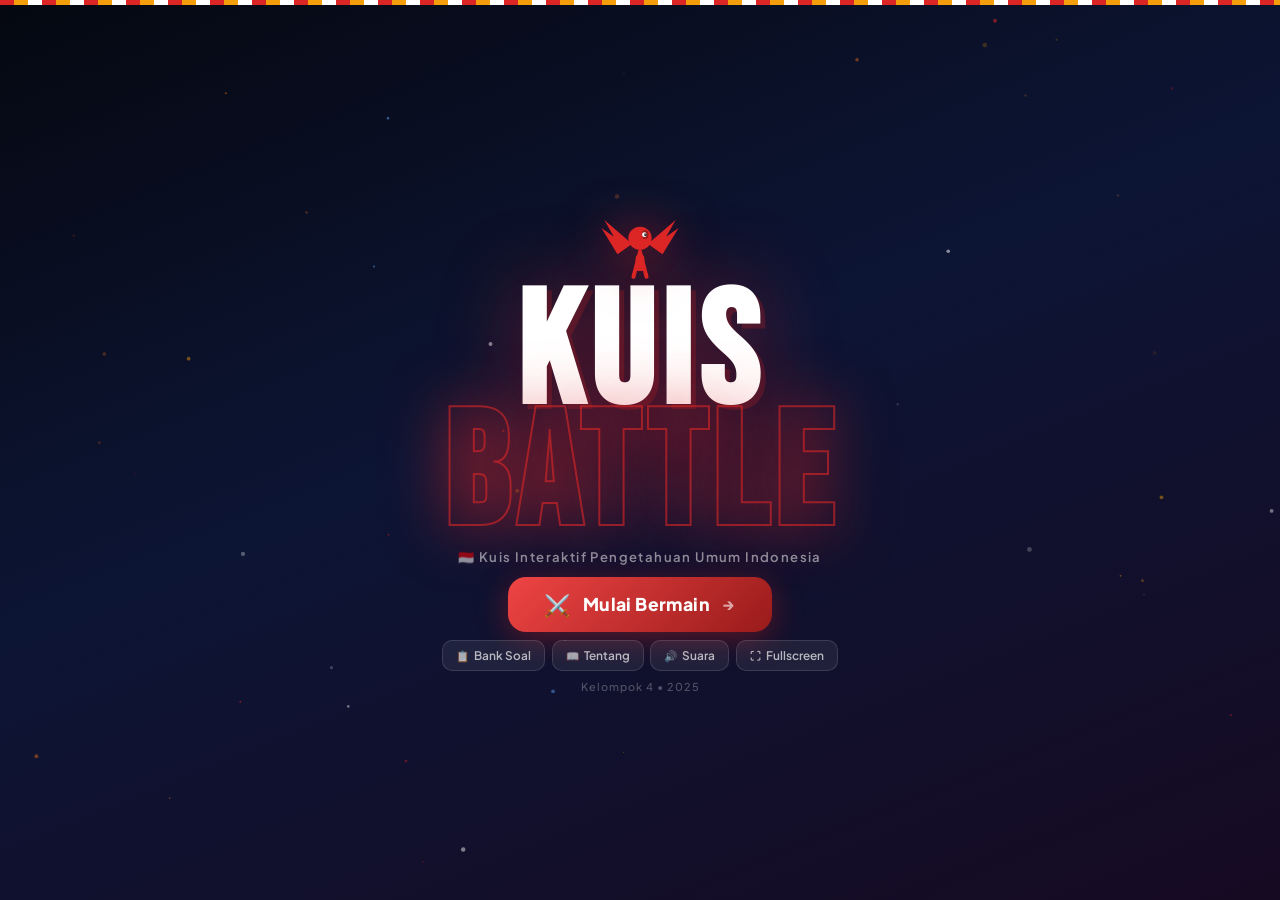
==== commit 8f5dd7f9: "Add files via upload" ====
--- a/index.html
+++ b/index.html
@@ -15,141 +15,268 @@
 </head>
 <body>
 
-<!-- HOME -->
-<div id="s-home" class="screen active">
-  <div class="home-wrap">
-    <canvas id="home-canvas" class="home-canvas"></canvas>
-    <div class="home-content">
-      <div id="home-garuda" class="home-garuda"></div>
-      <h1 class="home-title">KUIS<br>BATTLE</h1>
-      <p class="home-tagline">🇮🇩 Game Kuis Interaktif &bull; Kelompok 4 🇮🇩</p>
-      <div class="home-btns">
-        <button class="btn btn-hero" onclick="App.go('s-info')">⚔️ Mulai Bermain</button>
-        <button class="btn btn-home-sec" id="resume-btn" onclick="App.resumeGame()" style="display:none">▶ Lanjutkan Game</button>
-        <div class="home-row">
-          <button class="btn btn-glass-sm" onclick="App.openQDB()">📋 Bank Soal</button>
-          <button class="btn btn-glass-sm" onclick="App.go('s-about')">📖 Tentang</button>
-          <button class="btn btn-glass-sm" onclick="App.toggleSound()" id="snd-btn">🔊 Suara</button>
-          <button class="btn btn-glass-sm" id="fs-btn" onclick="App.toggleFS()">⛶ Fullscreen</button>
-        </div>
-      </div>
-    </div>
-  </div>
-</div>
-
-<!-- INFO -->
-<div id="s-info" class="screen">
-  <button class="back-btn" onclick="App.go('s-home')">← Kembali</button>
-  <div class="split-screen">
-    <div class="split-pane pane-red">
-      <div class="pane-header"><span class="ph-icon">👥</span><span>Anggota Kelompok 4</span></div>
-      <ul class="member-list">
-        <li><span class="mn r">1</span>Nama Anggota 1</li>
-        <li><span class="mn r">2</span>Nama Anggota 2</li>
-        <li><span class="mn r">3</span>Nama Anggota 3</li>
-        <li><span class="mn r">4</span>Nama Anggota 4</li>
-        <li><span class="mn r">5</span>Nama Anggota 5</li>
-      </ul>
-    </div>
-    <div class="split-sep"></div>
-    <div class="split-pane pane-grn">
-      <div class="pane-header"><span class="ph-icon">🎯</span><span>Tujuan Pembelajaran</span></div>
-      <p class="info-body">Meningkatkan pemahaman siswa terhadap <strong>Pengetahuan Umum Indonesia</strong> melalui permainan kuis interaktif yang kompetitif dan menyenangkan.</p>
-      <div class="tag-row">
-        <span class="tag">🗺️ Geografi</span><span class="tag">🏛️ Sejarah</span><span class="tag">🎭 Budaya</span><span class="tag">🌿 Alam</span>
-      </div>
-      <button class="btn btn-primary" style="margin-top:auto" onclick="App.go('s-mode')">Pilih Mode Game →</button>
-    </div>
-  </div>
-</div>
-
-<!-- MODE SELECT -->
-<div id="s-mode" class="screen">
-  <button class="back-btn" onclick="App.go('s-info')">← Kembali</button>
-  <div class="mode-screen-inner">
-    <div class="mode-heading-wrap">
-      <h2 class="section-title">Pilih Mode</h2>
-      <p class="section-sub">Pilih mode, lalu lihat cara bermain</p>
-    </div>
-    <div class="mode-cards">
-      <div class="mode-card mc-t1" onclick="App.selectMode(1)">
-        <div class="mc-badge t1-badge">MODE 1</div>
-        <div class="mc-emoji">⚔️</div>
-        <div class="mc-title">Tarik Tambang</div>
-        <div class="mc-sub">2 Pemain Individu</div>
-        <div class="mc-preview">70 detik, jawab 20 soal, lawan lawan!</div>
-      </div>
-      <div class="mode-card mc-t2" onclick="App.selectMode(2)">
-        <div class="mc-badge t2-badge">MODE 2</div>
-        <div class="mc-emoji">🤝</div>
-        <div class="mc-title">Tim Battle</div>
-        <div class="mc-sub">2 Tim, Maks 20 Peserta</div>
-        <div class="mc-preview">Berlomba bersama tim! Oranye vs Biru.</div>
-      </div>
-      <div class="mode-card mc-cozy" onclick="App.selectMode(3)">
-        <div class="mc-badge cozy-badge">MODE 3</div>
-        <div class="mc-emoji">🌿</div>
-        <div class="mc-title">Cozy Mode</div>
-        <div class="mc-sub">Solo Player — Santai</div>
-        <div class="mc-preview">Tanpa timer, belajar sambil jalan ke finish!</div>
-      </div>
-    </div>
-  </div>
-</div>
-
-<!-- HOW TO PLAY -->
-<div id="s-howto" class="screen">
-  <button class="back-btn" onclick="App.go('s-mode')">← Kembali</button>
-  <div class="howto-wrap">
-    <div class="howto-header">
-      <div class="howto-mode-badge" id="howto-badge">MODE 1</div>
-      <h2 class="howto-title" id="howto-title">Tarik Tambang</h2>
-      <p class="howto-sub" id="howto-sub">2 Pemain Individu</p>
+<!-- ══════════════════════════════════════
+     HOME
+══════════════════════════════════════ -->
+<div id="s-home" class="page active">
+  <canvas id="home-canvas" class="home-canvas"></canvas>
+  <div class="home-inner">
+    <div class="home-flag-strip"></div>
+    <div id="home-garuda" class="home-garuda"></div>
+    <h1 class="home-title">KUIS<br><span class="home-title-accent">BATTLE</span></h1>
+    <p class="home-tagline">🇮🇩 Kuis Interaktif Pengetahuan Umum Indonesia</p>
+    <div class="home-actions">
+      <button class="btn-main" onclick="App.go('s-info')">
+        <span class="btn-main-icon">⚔️</span>
+        <span class="btn-main-text">Mulai Bermain</span>
+        <span class="btn-main-arrow">→</span>
+      </button>
+      <button class="btn-resume" id="resume-btn" onclick="App.resumeGame()" style="display:none">
+        ▶ Lanjutkan Game
+      </button>
+    </div>
+    <div class="home-nav">
+      <button class="hn-btn" onclick="App.go('s-qdb')"><span>📋</span>Bank Soal</button>
+      <button class="hn-btn" onclick="App.go('s-about')"><span>📖</span>Tentang</button>
+      <button class="hn-btn" onclick="App.toggleSound()" id="snd-btn"><span>🔊</span>Suara</button>
+      <button class="hn-btn" onclick="App.toggleFS()" id="fs-btn"><span>⛶</span>Fullscreen</button>
+    </div>
+    <p class="home-credit">Kelompok 4 &bull; 2025</p>
+  </div>
+</div>
+
+<!-- ══════════════════════════════════════
+     INFO — tabbed page
+══════════════════════════════════════ -->
+<div id="s-info" class="page">
+  <div class="page-topbar">
+    <button class="topbar-back" onclick="App.go('s-home')">←</button>
+    <span class="topbar-title">Kelompok 4</span>
+    <button class="topbar-next" onclick="App.go('s-mode')">Mode →</button>
+  </div>
+  <div class="info-tabs">
+    <button class="itab active" data-tab="anggota" onclick="App.switchTab(this,'anggota')">👥 Anggota</button>
+    <button class="itab" data-tab="tujuan" onclick="App.switchTab(this,'tujuan')">🎯 Tujuan</button>
+    <button class="itab" data-tab="pembuatan" onclick="App.switchTab(this,'pembuatan')">🛠️ Pembuatan</button>
+  </div>
+  <!-- Tab: Anggota -->
+  <div id="tab-anggota" class="itab-content active">
+    <div class="info-hero" style="background:linear-gradient(135deg,#DC2626,#991B1B)">
+      <div class="info-hero-icon">👥</div>
+      <h2 class="info-hero-title">Anggota Kelompok 4</h2>
+      <p class="info-hero-sub">Tim pembuat Kuis Battle</p>
+    </div>
+    <div class="info-body-scroll">
+      <div class="member-cards">
+        <div class="member-card"><div class="mc-num" style="background:#DC2626">1</div><div class="mc-info"><div class="mc-name">Nama Anggota 1</div><div class="mc-role">Ketua Kelompok</div></div></div>
+        <div class="member-card"><div class="mc-num" style="background:#F97316">2</div><div class="mc-info"><div class="mc-name">Nama Anggota 2</div><div class="mc-role">Pengembang UI</div></div></div>
+        <div class="member-card"><div class="mc-num" style="background:#1E40AF">3</div><div class="mc-info"><div class="mc-name">Nama Anggota 3</div><div class="mc-role">Pengembang Game</div></div></div>
+        <div class="member-card"><div class="mc-num" style="background:#059669">4</div><div class="mc-info"><div class="mc-name">Nama Anggota 4</div><div class="mc-role">Perancang Soal</div></div></div>
+        <div class="member-card"><div class="mc-num" style="background:#7C3AED">5</div><div class="mc-info"><div class="mc-name">Nama Anggota 5</div><div class="mc-role">Perancang Soal</div></div></div>
+      </div>
+    </div>
+  </div>
+  <!-- Tab: Tujuan -->
+  <div id="tab-tujuan" class="itab-content">
+    <div class="info-hero" style="background:linear-gradient(135deg,#059669,#065F46)">
+      <div class="info-hero-icon">🎯</div>
+      <h2 class="info-hero-title">Tujuan Pembelajaran</h2>
+      <p class="info-hero-sub">Mengapa game ini dibuat</p>
+    </div>
+    <div class="info-body-scroll">
+      <div class="tujuan-card">
+        <p class="tujuan-desc">Meningkatkan pemahaman siswa terhadap <strong>Pengetahuan Umum Indonesia</strong> melalui permainan kuis interaktif yang kompetitif dan menyenangkan.</p>
+        <div class="tujuan-list">
+          <div class="tujuan-item"><span class="ti-icon">🗺️</span><div><strong>Geografi</strong><span>Letak, sungai, danau, puncak Indonesia</span></div></div>
+          <div class="tujuan-item"><span class="ti-icon">🏛️</span><div><strong>Sejarah</strong><span>Proklamasi, tokoh, peristiwa penting</span></div></div>
+          <div class="tujuan-item"><span class="ti-icon">🎭</span><div><strong>Budaya</strong><span>Tari, batik, lagu daerah, warisan dunia</span></div></div>
+          <div class="tujuan-item"><span class="ti-icon">🌿</span><div><strong>Alam & Flora Fauna</strong><span>Satwa endemik, tanaman khas Indonesia</span></div></div>
+          <div class="tujuan-item"><span class="ti-icon">⚡</span><div><strong>Kecepatan Berpikir</strong><span>Melatih ketepatan dan kecepatan menjawab</span></div></div>
+          <div class="tujuan-item"><span class="ti-icon">🤝</span><div><strong>Kerja Sama Tim</strong><span>Membangun semangat kolaborasi kelompok</span></div></div>
+        </div>
+      </div>
+    </div>
+  </div>
+  <!-- Tab: Pembuatan -->
+  <div id="tab-pembuatan" class="itab-content">
+    <div class="info-hero" style="background:linear-gradient(135deg,#1E40AF,#1E3A8A)">
+      <div class="info-hero-icon">🛠️</div>
+      <h2 class="info-hero-title">Alat, Bahan & Cara Pembuatan</h2>
+      <p class="info-hero-sub">Teknologi dan proses di balik game</p>
+    </div>
+    <div class="info-body-scroll">
+      <div class="pmb-section">
+        <h3 class="pmb-h">🧰 Alat yang Digunakan</h3>
+        <div class="pmb-tools">
+          <div class="ptool"><span>💻</span><strong>VS Code</strong><span>Editor kode utama</span></div>
+          <div class="ptool"><span>🌐</span><strong>Chrome DevTools</strong><span>Debug & testing</span></div>
+          <div class="ptool"><span>🎨</span><strong>Figma</strong><span>Desain UI & wireframe</span></div>
+          <div class="ptool"><span>📁</span><strong>GitHub</strong><span>Version control & deploy</span></div>
+        </div>
+      </div>
+      <div class="pmb-section">
+        <h3 class="pmb-h">📦 Bahan (Teknologi)</h3>
+        <div class="pmb-tech">
+          <div class="ptech t-html"><span>HTML5</span>Struktur halaman & semantik</div>
+          <div class="ptech t-css"><span>CSS3</span>Animasi, layout responsif, tema</div>
+          <div class="ptech t-js"><span>JavaScript</span>Logika game, routing, state</div>
+          <div class="ptech t-canvas"><span>Canvas API</span>Animasi karakter & arena real-time</div>
+          <div class="ptech t-audio"><span>Web Audio</span>Efek suara synthesizer</div>
+          <div class="ptech t-font"><span>Google Fonts</span>Bebas Neue + Plus Jakarta Sans</div>
+        </div>
+      </div>
+      <div class="pmb-section">
+        <h3 class="pmb-h">🪜 Cara Pembuatan</h3>
+        <div class="pmb-steps">
+          <div class="pstep"><div class="pstep-num">1</div><div><strong>Riset & Perencanaan</strong><p>Menentukan konsep game, mode permainan, dan soal-soal pengetahuan umum Indonesia yang relevan dan edukatif.</p></div></div>
+          <div class="pstep"><div class="pstep-num">2</div><div><strong>Desain UI/UX</strong><p>Merancang wireframe dan tampilan visual menggunakan Figma, memilih palet warna merah-putih sesuai identitas Indonesia.</p></div></div>
+          <div class="pstep"><div class="pstep-num">3</div><div><strong>Pengembangan Arena</strong><p>Membuat animasi arena tarik tambang menggunakan Canvas API. Karakter dirender dengan JavaScript murni tanpa library eksternal.</p></div></div>
+          <div class="pstep"><div class="pstep-num">4</div><div><strong>Logika Game</strong><p>Mengimplementasikan sistem timer, skor, antrian soal, mode 1v1, tim, dan cozy menggunakan state machine sederhana.</p></div></div>
+          <div class="pstep"><div class="pstep-num">5</div><div><strong>Efek Suara</strong><p>Membuat efek suara menggunakan Web Audio API (synthesizer) tanpa file audio tambahan, kecuali musik latar.</p></div></div>
+          <div class="pstep"><div class="pstep-num">6</div><div><strong>Testing & Optimasi</strong><p>Menguji di berbagai perangkat (HP, tablet, laptop, TV Android), mengoptimasi layout responsif dan performa canvas.</p></div></div>
+        </div>
+      </div>
+    </div>
+  </div>
+  <div class="info-footer">
+    <button class="btn-solid red" onclick="App.go('s-mode')">Pilih Mode Game →</button>
+  </div>
+</div>
+
+<!-- ══════════════════════════════════════
+     MODE SELECT
+══════════════════════════════════════ -->
+<div id="s-mode" class="page">
+  <div class="page-topbar">
+    <button class="topbar-back" onclick="App.go('s-info')">←</button>
+    <span class="topbar-title">Pilih Mode</span>
+    <span></span>
+  </div>
+  <div class="mode-page">
+    <div class="mode-headline">
+      <h2>Pilih Mode<br><span>Permainan</span></h2>
+      <p>Klik salah satu mode untuk melihat cara bermain</p>
+    </div>
+    <div class="mode-grid">
+      <div class="mcard mcard-1" onclick="App.selectMode(1)">
+        <div class="mcard-badge">MODE 1</div>
+        <div class="mcard-emoji">⚔️</div>
+        <h3 class="mcard-title">Tarik Tambang</h3>
+        <p class="mcard-desc">2 pemain individu saling berlomba menjawab soal secepat mungkin</p>
+        <div class="mcard-info">
+          <span>⏱ 5 Menit</span>
+          <span>📋 20 Soal</span>
+          <span>👤 2 Pemain</span>
+        </div>
+        <div class="mcard-arrow">→</div>
+      </div>
+      <div class="mcard mcard-2" onclick="App.selectMode(2)">
+        <div class="mcard-badge">MODE 2</div>
+        <div class="mcard-emoji">🤝</div>
+        <h3 class="mcard-title">Tim Battle</h3>
+        <p class="mcard-desc">2 tim saling berlomba, soal dijawab bergantian antar anggota</p>
+        <div class="mcard-info">
+          <span>⏱ 5 Menit</span>
+          <span>📋 20 Soal</span>
+          <span>👥 2–40 org</span>
+        </div>
+        <div class="mcard-arrow">→</div>
+      </div>
+      <div class="mcard mcard-3" onclick="App.selectMode(3)">
+        <div class="mcard-badge">MODE 3</div>
+        <div class="mcard-emoji">🌿</div>
+        <h3 class="mcard-title">Cozy Mode</h3>
+        <p class="mcard-desc">Solo player tanpa tekanan waktu, belajar sambil jalan ke finish</p>
+        <div class="mcard-info">
+          <span>∞ Santai</span>
+          <span>📋 20 Soal</span>
+          <span>👤 Solo</span>
+        </div>
+        <div class="mcard-arrow">→</div>
+      </div>
+    </div>
+  </div>
+</div>
+
+<!-- ══════════════════════════════════════
+     HOW TO PLAY
+══════════════════════════════════════ -->
+<div id="s-howto" class="page">
+  <div class="page-topbar">
+    <button class="topbar-back" onclick="App.go('s-mode')">←</button>
+    <span class="topbar-title" id="howto-topbar-title">Cara Bermain</span>
+    <span></span>
+  </div>
+  <div class="howto-page">
+    <div class="howto-hero" id="howto-hero">
+      <div class="howto-badge" id="howto-badge">MODE 1</div>
+      <h2 id="howto-title">Tarik Tambang</h2>
+      <p id="howto-sub">2 Pemain Individu</p>
     </div>
     <div class="howto-steps" id="howto-steps"></div>
-    <button class="btn btn-hero howto-go-btn" id="howto-go-btn">Siap! Masukkan Nama →</button>
-  </div>
-</div>
-
-<!-- SETUP -->
-<div id="s-setup" class="screen">
-  <button class="back-btn" onclick="App.go('s-howto')">← Kembali</button>
-  <div class="split-screen" id="setup-cols"></div>
-  <button class="btn btn-start" id="setup-go" style="display:none" onclick="App.startFromSetup()">⚔ MASUK ARENA!</button>
-</div>
-
-<!-- COUNTDOWN -->
-<div id="s-countdown" class="screen s-countdown">
-  <div class="cd-ring"></div><div class="cd-ring cd-ring2"></div>
-  <p class="cd-top">BERSIAP!</p>
-  <div class="cd-num" id="cdn">3</div>
-  <p class="cd-bot">🇮🇩 Semangat!</p>
-</div>
-
-<!-- GAME -->
-<div id="s-game" class="screen s-game">
-  <!-- Top bar -->
-  <div id="game-topbar" class="game-topbar">
-    <div class="gtb-team gtb-left">
-      <span class="gtb-dot t1-dot"></span>
-      <span class="gtb-name" id="gtb-name-left">–</span>
-      <span class="gtb-score t1c" id="gtb-score-left">0</span>
-      <span class="gtb-time t1c" id="gtb-time-left"></span>
+    <div class="howto-foot">
+      <button class="btn-solid" id="howto-go-btn">Siap! Masukkan Nama →</button>
+    </div>
+  </div>
+</div>
+
+<!-- ══════════════════════════════════════
+     SETUP
+══════════════════════════════════════ -->
+<div id="s-setup" class="page">
+  <div class="page-topbar">
+    <button class="topbar-back" onclick="App.go('s-howto')">←</button>
+    <span class="topbar-title" id="setup-topbar-title">Pengaturan Pemain</span>
+    <span></span>
+  </div>
+  <div id="setup-body" class="setup-body"></div>
+  <div class="setup-foot">
+    <button class="btn-solid" id="setup-go" style="display:none" onclick="App.startFromSetup()">⚔ MASUK ARENA!</button>
+  </div>
+</div>
+
+<!-- ══════════════════════════════════════
+     COUNTDOWN
+══════════════════════════════════════ -->
+<div id="s-countdown" class="page s-countdown">
+  <div class="cd-rings"><div class="cd-ring r1"></div><div class="cd-ring r2"></div><div class="cd-ring r3"></div></div>
+  <div class="cd-content">
+    <p class="cd-top">BERSIAP!</p>
+    <div class="cd-num" id="cdn">3</div>
+    <p class="cd-bot">🇮🇩 Semangat!</p>
+  </div>
+</div>
+
+<!-- ══════════════════════════════════════
+     GAME
+══════════════════════════════════════ -->
+<div id="s-game" class="page s-game">
+  <!-- Topbar -->
+  <div class="game-topbar" id="game-topbar">
+    <div class="gtb-side gtb-left">
+      <div class="gtb-dot" id="gtb-dot-left"></div>
+      <div class="gtb-info-left">
+        <span class="gtb-name" id="gtb-name-left">–</span>
+        <span class="gtb-time" id="gtb-time-left"></span>
+      </div>
+      <span class="gtb-score" id="gtb-score-left" style="color:#F97316">0</span>
     </div>
     <div class="gtb-center">
-      <span class="gtb-label" id="gtb-label">⚔️</span>
-      <div class="gtb-actions">
-        <button class="gtb-btn" onclick="App.pauseGame()" id="pause-btn" title="Pause">⏸</button>
-        <button class="gtb-btn" onclick="App.restartGame()" title="Restart">↺</button>
-        <button class="gtb-btn" onclick="App.goHomeFromGame()" title="Menu">🏠</button>
-        <button class="gtb-btn" id="fs-btn2" onclick="App.toggleFS()" title="Fullscreen">⛶</button>
-      </div>
-    </div>
-    <div class="gtb-team gtb-right">
-      <span class="gtb-time t2c" id="gtb-time-right"></span>
-      <span class="gtb-score t2c" id="gtb-score-right">0</span>
-      <span class="gtb-name" id="gtb-name-right">–</span>
-      <span class="gtb-dot t2-dot"></span>
+      <div class="gtb-center-label" id="gtb-label">⚔️</div>
+      <div class="gtb-btns">
+        <button class="gtb-action" onclick="App.pauseGame()" id="pause-btn" title="Pause">⏸</button>
+        <button class="gtb-action" onclick="App.restartGame()" title="Restart">↺</button>
+        <button class="gtb-action" onclick="App.goHomeFromGame()" title="Menu">⌂</button>
+        <button class="gtb-action" onclick="App.toggleFS()" title="Fullscreen">⛶</button>
+      </div>
+    </div>
+    <div class="gtb-side gtb-right">
+      <span class="gtb-score" id="gtb-score-right" style="color:#1E40AF">0</span>
+      <div class="gtb-info-right">
+        <span class="gtb-name" id="gtb-name-right">–</span>
+        <span class="gtb-time" id="gtb-time-right"></span>
+      </div>
+      <div class="gtb-dot" id="gtb-dot-right"></div>
     </div>
   </div>
   <!-- Arena -->
@@ -158,170 +285,166 @@
   <div class="game-panels" id="game-panels">
     <div class="gpanel" id="gp-left">
       <div class="panel-flash" id="pf-left"></div>
-      <div class="gp-head" id="gph-left"></div>
-      <div class="gp-trow"><div class="gp-tbar"><div class="gp-fill t1" id="gf-left"></div></div><div class="gp-tsec t1" id="gt-left">70</div></div>
-      <div class="gp-q" id="gq-left">Memuat soal...</div>
-      <div class="gp-opts" id="go-left"></div>
-    </div>
-    <div class="game-sep" id="game-sep-el"></div>
+      <div id="gph-left"></div>
+      <div class="timer-row"><div class="timer-track"><div class="timer-fill t1" id="gf-left"></div></div><div class="timer-sec" id="gt-left">300</div></div>
+      <div class="q-box" id="gq-left">Memuat soal…</div>
+      <div class="opts-grid" id="go-left"></div>
+    </div>
+    <div class="panel-divider" id="panel-divider"></div>
     <div class="gpanel" id="gp-right">
       <div class="panel-flash" id="pf-right"></div>
-      <div class="gp-head" id="gph-right"></div>
-      <div class="gp-trow"><div class="gp-tbar"><div class="gp-fill t2" id="gf-right"></div></div><div class="gp-tsec t2" id="gt-right">70</div></div>
-      <div class="gp-q" id="gq-right">Memuat soal...</div>
-      <div class="gp-opts" id="go-right"></div>
+      <div id="gph-right"></div>
+      <div class="timer-row"><div class="timer-track"><div class="timer-fill t2" id="gf-right"></div></div><div class="timer-sec" id="gt-right">300</div></div>
+      <div class="q-box" id="gq-right">Memuat soal…</div>
+      <div class="opts-grid" id="go-right"></div>
     </div>
   </div>
   <!-- Pause overlay -->
   <div id="pause-overlay" class="pause-overlay" style="display:none">
-    <div class="pause-box">
+    <div class="pause-card">
       <div class="pause-icon">⏸</div>
-      <h2 class="pause-title">GAME DIJEDA</h2>
-      <button class="btn btn-hero" onclick="App.resumeGame2()">▶ Lanjutkan</button>
-      <button class="btn btn-glass-dark" onclick="App.restartGame()">↺ Main Ulang</button>
-      <button class="btn btn-glass-dark" onclick="App.goHomeFromGame()">🏠 Menu Utama</button>
-    </div>
-  </div>
-</div>
-
-<!-- COZY EXPLAIN OVERLAY (over game screen) -->
+      <h2 class="pause-title">Dijeda</h2>
+      <button class="btn-solid" onclick="App.resumeGame2()">▶ Lanjutkan</button>
+      <button class="btn-outline" onclick="App.restartGame()">↺ Main Ulang</button>
+      <button class="btn-outline" onclick="App.goHomeFromGame()">⌂ Menu Utama</button>
+    </div>
+  </div>
+</div>
+
+<!-- ══════════════════════════════════════
+     COZY EXPLAIN OVERLAY
+══════════════════════════════════════ -->
 <div id="cozy-overlay" class="cozy-overlay" style="display:none">
-  <div class="cozy-box">
-    <div class="co-result-icon" id="co-icon">✅</div>
-    <div class="co-result-text" id="co-text">Benar!</div>
-    <div class="co-answer" id="co-answer"></div>
-    <div class="co-exp" id="co-exp"></div>
-    <div class="co-progress" id="co-progress"></div>
-    <button class="btn btn-cozy-next" id="co-next-btn" onclick="App.cozyNext()">Lanjut →</button>
-  </div>
-</div>
-
-<!-- WINNER -->
-<div id="s-winner" class="screen s-winner">
+  <div class="cozy-card" id="cozy-card">
+    <div class="cozy-result-row">
+      <span class="cozy-icon" id="co-icon">✅</span>
+      <span class="cozy-label" id="co-text">Benar!</span>
+    </div>
+    <div class="cozy-correct-ans" id="co-answer" style="display:none"></div>
+    <div class="cozy-exp-box" id="co-exp"></div>
+    <div class="cozy-prog" id="co-progress"></div>
+    <button class="btn-solid cozy-green" onclick="App.cozyNext()">Lanjut →</button>
+  </div>
+</div>
+
+<!-- ══════════════════════════════════════
+     WINNER
+══════════════════════════════════════ -->
+<div id="s-winner" class="page s-winner">
   <canvas id="cf-canvas"></canvas>
-  <div class="winner-body">
-    <div class="w-trophy" id="w-trophy">🏆</div>
-    <div class="w-label" id="w-label">PEMENANG</div>
-    <div class="w-name" id="w-name">—</div>
-    <div class="w-sub" id="w-sub">LUAR BIASA! 🎉</div>
-    <div class="w-scores" id="w-scores"></div>
-    <div class="winner-btns">
-      <button class="btn btn-hero" onclick="App.goQList()">📋 Lihat Soal</button>
-      <button class="btn btn-glass-dark" onclick="App.rematch()">↺ Main Lagi</button>
-      <button class="btn btn-glass-dark" onclick="App.goHome()">🏠 Menu</button>
-    </div>
-  </div>
-</div>
-
-<!-- QUESTION LIST (hasil) -->
-<div id="s-qlist" class="screen s-qlist">
-  <div class="qlist-header">
-    <h2 class="qlist-title">📋 Soal yang Keluar</h2>
-    <p class="qlist-sub" id="qlist-sub"></p>
-  </div>
-  <div class="qlist-scroll" id="qlist-scroll"></div>
-  <div class="qlist-footer">
-    <button class="btn btn-primary" onclick="App.goHome()">🏠 Menu</button>
-    <button class="btn btn-glass-dark" onclick="App.rematch()">↺ Main Lagi</button>
-  </div>
-</div>
-
-<!-- BANK SOAL -->
-<div id="s-qdb" class="screen s-qlist">
-  <div class="qlist-header">
-    <h2 class="qlist-title">📚 Bank Soal Lengkap</h2>
-    <p class="qlist-sub">21 soal + jawaban + penjelasan</p>
-  </div>
-  <div class="qlist-scroll" id="qdb-scroll"></div>
-  <div class="qlist-footer">
-    <button class="btn btn-primary" onclick="App.go('s-home')">← Kembali</button>
-  </div>
-</div>
-
-<!-- ABOUT -->
-<div id="s-about" class="screen s-qlist">
-  <div class="qlist-header">
-    <h2 class="qlist-title">📖 Tentang & Aturan</h2>
-    <p class="qlist-sub">Cara pembuatan, aturan, dan fitur</p>
-  </div>
-  <div class="qlist-scroll about-scroll">
-    <div class="about-section">
-      <div class="about-icon">🎮</div>
-      <h3 class="about-h">Tentang Game</h3>
-      <p class="about-p">Kuis Battle adalah game kuis interaktif web oleh <strong>Kelompok 4</strong>. Berjalan di browser tanpa instalasi apapun. Cocok untuk HP, tablet, laptop, hingga TV Android &amp; proyektor.</p>
-    </div>
-    <div class="about-section">
-      <div class="about-icon">🛠️</div>
-      <h3 class="about-h">Teknologi</h3>
-      <ul class="about-list">
-        <li><strong>HTML5 Canvas</strong> — animasi arena real-time</li>
-        <li><strong>CSS3</strong> — layout responsif, animasi</li>
-        <li><strong>Vanilla JS</strong> — logika game, routing</li>
-        <li><strong>Web Audio API</strong> — efek suara synthesizer</li>
-        <li><strong>Fullscreen API</strong> — layar penuh untuk TV/proyektor</li>
+  <div class="winner-inner">
+    <div class="winner-trophy" id="w-trophy">🏆</div>
+    <div class="winner-label" id="w-label">PEMENANG</div>
+    <div class="winner-name" id="w-name">—</div>
+    <div class="winner-sub" id="w-sub">LUAR BIASA! 🎉</div>
+    <div class="winner-scores" id="w-scores"></div>
+    <div class="winner-actions">
+      <button class="btn-solid" onclick="App.goQList()">📋 Lihat Soal</button>
+      <button class="btn-outline-light" onclick="App.rematch()">↺ Main Lagi</button>
+      <button class="btn-outline-light" onclick="App.goHome()">⌂ Menu</button>
+    </div>
+  </div>
+</div>
+
+<!-- ══════════════════════════════════════
+     QUESTION LIST
+══════════════════════════════════════ -->
+<div id="s-qlist" class="page s-dark">
+  <div class="dark-topbar">
+    <h2 class="dark-title">📋 Soal yang Keluar</h2>
+    <p class="dark-sub" id="qlist-sub"></p>
+  </div>
+  <div class="dark-scroll" id="qlist-scroll"></div>
+  <div class="dark-foot">
+    <button class="btn-solid" onclick="App.goHome()">⌂ Menu</button>
+    <button class="btn-ghost" onclick="App.rematch()">↺ Main Lagi</button>
+  </div>
+</div>
+
+<!-- ══════════════════════════════════════
+     BANK SOAL
+══════════════════════════════════════ -->
+<div id="s-qdb" class="page s-dark">
+  <div class="dark-topbar">
+    <h2 class="dark-title">📚 Bank Soal</h2>
+    <p class="dark-sub">21 soal + jawaban + penjelasan lengkap</p>
+  </div>
+  <div class="dark-scroll" id="qdb-scroll"></div>
+  <div class="dark-foot">
+    <button class="btn-solid" onclick="App.go('s-home')">← Kembali</button>
+  </div>
+</div>
+
+<!-- ══════════════════════════════════════
+     ABOUT
+══════════════════════════════════════ -->
+<div id="s-about" class="page s-dark">
+  <div class="dark-topbar">
+    <h2 class="dark-title">📖 Tentang Game</h2>
+    <p class="dark-sub">Kuis Battle — Game kuis interaktif berbasis web</p>
+  </div>
+  <div class="dark-scroll">
+    <div class="about-block">
+      <div class="about-icon-lg">🎮</div>
+      <h3>Kuis Battle</h3>
+      <p>Game kuis interaktif berbasis web yang dibuat oleh Kelompok 4. Berjalan sepenuhnya di browser tanpa instalasi.</p>
+    </div>
+    <div class="about-block">
+      <h3>⚔️ Mode 1 — Tarik Tambang</h3>
+      <ul>
+        <li>2 pemain, split screen kiri & kanan</li>
+        <li><strong>5 menit</strong> total untuk menjawab 20 soal</li>
+        <li>Benar: skor +1 &nbsp;|&nbsp; Salah: -15 detik dari total waktu</li>
+        <li>Selesai 20 soal lebih dulu atau waktu lawan habis = MENANG</li>
       </ul>
     </div>
-    <div class="about-section">
-      <div class="about-icon">⚔️</div>
-      <h3 class="about-h">Mode 1 — Tarik Tambang</h3>
-      <ul class="about-list">
-        <li>2 pemain, split screen kiri &amp; kanan</li>
-        <li><strong>70 detik</strong> untuk jawab 20 soal</li>
-        <li>Benar: -3 detik waktu, skor +1, karakter maju</li>
-        <li>Salah: -5 detik waktu, soal masuk antrian lagi</li>
-        <li>Menang: selesai lebih dulu atau waktu lawan habis</li>
+    <div class="about-block">
+      <h3>🤝 Mode 2 — Tim Battle</h3>
+      <ul>
+        <li>2 tim max 20 orang, berlomba serentak</li>
+        <li><strong>5 menit total</strong> per tim untuk 20 soal</li>
+        <li>Benar: skor +1 &nbsp;|&nbsp; Salah: -15 detik dari sisa waktu tim</li>
+        <li>Tim selesai 20 soal lebih dulu = MENANG</li>
       </ul>
     </div>
-    <div class="about-section">
-      <div class="about-icon">🤝</div>
-      <h3 class="about-h">Mode 2 — Tim Battle</h3>
-      <ul class="about-list">
-        <li>2 tim max 20 orang, berlomba bersamaan</li>
-        <li>Soal bergilir per anggota, 70 detik per giliran</li>
-        <li>Tim selesai 20 soal lebih dulu = MENANG!</li>
+    <div class="about-block">
+      <h3>🌿 Mode 3 — Cozy Mode</h3>
+      <ul>
+        <li>Solo player, tanpa timer</li>
+        <li>Jawab → hasil + penjelasan → Lanjut</li>
+        <li>Karakter berjalan ke garis finish</li>
+        <li>Selesai 20 soal = sampai FINISH!</li>
       </ul>
     </div>
-    <div class="about-section">
-      <div class="about-icon">🌿</div>
-      <h3 class="about-h">Mode 3 — Cozy Mode</h3>
-      <ul class="about-list">
-        <li>Solo player, <strong>tanpa timer</strong></li>
-        <li>Jawab → lihat hasil + penjelasan → tekan Lanjut</li>
-        <li>Salah ditunjukkan jawaban benar + penjelasan</li>
-        <li>Karakter berjalan ke finish setiap soal</li>
+    <div class="about-block">
+      <h3>💡 Fitur</h3>
+      <ul>
+        <li>🎵 Musik latar otomatis duck saat efek suara</li>
+        <li>▶ Resume game yang belum selesai</li>
+        <li>⛶ Fullscreen untuk TV Android & proyektor</li>
+        <li>⏸ Pause / Resume / Restart dari game</li>
+        <li>📱 Responsif di semua ukuran layar</li>
       </ul>
     </div>
-    <div class="about-section">
-      <div class="about-icon">💡</div>
-      <h3 class="about-h">Fitur Khusus</h3>
-      <ul class="about-list">
-        <li>🎵 Musik latar otomatis mengecil saat efek suara</li>
-        <li>▶ Resume game yang belum selesai dari home</li>
-        <li>⛶ Fullscreen — ideal untuk TV Android &amp; proyektor</li>
-        <li>⏸ Pause/Resume/Restart dari dalam game</li>
-        <li>📋 Lihat semua soal + penjelasan setelah selesai</li>
-      </ul>
-    </div>
-  </div>
-  <div class="qlist-footer">
-    <button class="btn btn-primary" onclick="App.go('s-home')">← Kembali</button>
+  </div>
+  <div class="dark-foot">
+    <button class="btn-solid" onclick="App.go('s-home')">← Kembali</button>
   </div>
 </div>
 
 <script src="app.js"></script>
 <script>
-['pointerdown','keydown','touchstart'].forEach(ev=>{
+// BGM unlock on first touch
+['pointerdown','keydown'].forEach(ev=>{
   document.addEventListener(ev,()=>{
     const a=document.getElementById('bgm-audio');
     if(a&&a.paused)a.play().catch(()=>{});
   },{once:true,passive:true});
 });
+// Fullscreen button label
 document.addEventListener('fullscreenchange',()=>{
   const f=!!document.fullscreenElement;
-  const b1=document.getElementById('fs-btn');
-  const b2=document.getElementById('fs-btn2');
-  if(b1)b1.textContent=f?'✕ Keluar FS':'⛶ Fullscreen';
-  if(b2)b2.textContent=f?'✕':'⛶';
+  const b=document.getElementById('fs-btn');if(b)b.innerHTML='<span>'+(f?'✕':'⛶')+'</span>'+(f?'Exit FS':'Fullscreen');
 });
 </script>
 </body>
--- a/style.css
+++ b/style.css
@@ -1,481 +1,557 @@
-/* ══════════════════════════════════════════
+/* ═══════════════════════════════════════════════
    ROOT & RESET
-══════════════════════════════════════════ */
+═══════════════════════════════════════════════ */
 :root{
+  /* Brand */
   --red:#DC2626;--red-d:#991B1B;--red-l:#FEE2E2;--red-xl:#FFF5F5;
-  --grn:#059669;--grn-d:#065F46;--grn-l:#D1FAE5;
-  --amber:#F59E0B;--amber-d:#B45309;
+  /* Teams */
   --t1:#F97316;--t1-d:#C2410C;--t1-l:#FFEDD5;--t1-xl:#FFF7ED;
   --t2:#1E40AF;--t2-d:#1E3A8A;--t2-l:#DBEAFE;--t2-xl:#EFF6FF;
   --cozy:#10B981;--cozy-d:#065F46;--cozy-l:#D1FAE5;
-  --dark:#0F172A;--dark2:#1E293B;--slate:#334155;--gray:#64748B;
-  --border:#E2E8F0;--light:#F8FAFC;--white:#FFFFFF;--cream:#FFFBF0;
+  /* Grays */
+  --dark:#0A0E1A;--dark2:#141828;--dark3:#1E2640;
+  --slate:#334155;--gray:#64748B;--lgray:#94A3B8;
+  --border:#E2E8F0;--light:#F8FAFC;--white:#fff;--cream:#FFFCF0;
+  /* Fonts */
   --fh:'Bebas Neue',sans-serif;--fb:'Plus Jakarta Sans',sans-serif;
+  /* Sizes */
+  --topbar-h:48px;
 }
 *,*::before,*::after{margin:0;padding:0;box-sizing:border-box;touch-action:manipulation}
-html,body{height:100%;overflow:hidden;-webkit-text-size-adjust:100%;text-size-adjust:100%}
-body{
-  font-family:var(--fb);width:100vw;height:100vh;overflow:hidden;
-  -webkit-user-select:none;user-select:none;
-  -webkit-tap-highlight-color:transparent;
+html,body{height:100%;overflow:hidden;-webkit-text-size-adjust:100%}
+body{font-family:var(--fb);width:100vw;height:100vh;overflow:hidden;
+  -webkit-user-select:none;user-select:none;-webkit-tap-highlight-color:transparent;
   background:var(--dark);
   padding:env(safe-area-inset-top) env(safe-area-inset-right) env(safe-area-inset-bottom) env(safe-area-inset-left);
 }
-input,textarea{-webkit-user-select:text;user-select:text;touch-action:auto}
-button{touch-action:manipulation;font-family:var(--fb);border:none;cursor:pointer}
-
-body::before{
-  content:'';position:fixed;inset:0;z-index:0;pointer-events:none;opacity:.45;
-  background-image:url("data:image/svg+xml,%3Csvg width='64' height='64' viewBox='0 0 64 64' xmlns='http://www.w3.org/2000/svg'%3E%3Cg fill='none' stroke='%23DC2626' stroke-opacity='0.06' stroke-width='1'%3E%3Cpath d='M32 3L61 32L32 61L3 32Z'/%3E%3Cpath d='M32 14L50 32L32 50L14 32Z'/%3E%3Ccircle cx='32' cy='32' r='6'/%3E%3C/g%3E%3C/svg%3E");
-}
-
-/* ══════════════════════════════════════════
-   SCREENS
-══════════════════════════════════════════ */
-.screen{
+input{-webkit-user-select:text;user-select:text;touch-action:auto;font-family:var(--fb)}
+button{font-family:var(--fb);cursor:pointer;border:none;background:none}
+
+/* ═══════════════════════════════════════════════
+   PAGE SYSTEM
+═══════════════════════════════════════════════ */
+.page{
   position:fixed;inset:0;z-index:1;
-  display:flex;flex-direction:column;align-items:center;justify-content:center;
+  display:flex;flex-direction:column;
   opacity:0;pointer-events:none;
-  transition:opacity .28s ease,transform .28s ease;
-  transform:scale(.97);background:var(--cream);
-}
-.screen.active{opacity:1;pointer-events:all;transform:scale(1)}
-.screen.leaving{opacity:0;transform:scale(1.03)}
-
-.screen:not(.s-game):not(.s-countdown):not(.s-winner):not(.s-qlist)::before,
-.screen:not(.s-game):not(.s-countdown):not(.s-winner):not(.s-qlist)::after{
-  content:'';position:absolute;left:0;right:0;height:5px;z-index:20
-}
-.screen:not(.s-game):not(.s-countdown):not(.s-winner):not(.s-qlist)::before{
-  top:0;background:repeating-linear-gradient(90deg,var(--red) 0,var(--red) 14px,var(--amber) 14px,var(--amber) 28px,#fff 28px,#fff 42px)
-}
-.screen:not(.s-game):not(.s-countdown):not(.s-winner):not(.s-qlist)::after{
-  bottom:0;background:repeating-linear-gradient(90deg,#fff 0,#fff 14px,var(--amber) 14px,var(--amber) 28px,var(--red) 28px,var(--red) 42px)
-}
-
-/* ══════ BACK BTN ══════ */
-.back-btn{
-  position:absolute;top:12px;left:14px;z-index:30;
-  display:inline-flex;align-items:center;gap:5px;
-  background:rgba(255,255,255,.92);backdrop-filter:blur(10px);
-  border:1.5px solid var(--border);color:var(--slate);
-  border-radius:50px;padding:6px 16px;
-  font-size:.78rem;font-weight:700;
-  transition:all .18s;box-shadow:0 2px 10px rgba(0,0,0,.09);
-}
-.back-btn:hover{border-color:var(--red);color:var(--red);transform:translateX(-2px)}
-
-/* ══════ BUTTONS ══════ */
-.btn{
-  display:inline-flex;align-items:center;justify-content:center;gap:6px;
-  border-radius:50px;font-weight:800;letter-spacing:.3px;white-space:nowrap;
-  font-size:clamp(.82rem,1.8vw,.95rem);padding:10px 24px;
-  transition:all .16s;
-}
-.btn:hover{transform:translateY(-2px);filter:brightness(1.07)}
-.btn:active{transform:scale(.95);filter:brightness(.94)}
-.btn-hero{background:linear-gradient(135deg,#EF4444,#B91C1C);color:#fff;box-shadow:0 4px 20px rgba(185,28,28,.36);padding:13px 46px;font-size:clamp(.95rem,2.1vw,1.08rem)}
-.btn-primary{background:linear-gradient(135deg,#EF4444,#B91C1C);color:#fff;box-shadow:0 3px 13px rgba(185,28,28,.28)}
-.btn-glass{background:rgba(255,255,255,.14);color:#fff;border:2px solid rgba(255,255,255,.28);backdrop-filter:blur(10px)}
-.btn-glass-sm{background:rgba(255,255,255,.11);color:rgba(255,255,255,.78);border:1.5px solid rgba(255,255,255,.18);backdrop-filter:blur(8px);padding:6px 14px;font-size:.76rem}
-.btn-glass-dark{background:rgba(15,23,42,.07);color:var(--slate);border:2px solid var(--border)}
-.btn-glass-dark:hover{background:rgba(15,23,42,.13);border-color:var(--slate)}
-.btn-home-sec{background:linear-gradient(135deg,var(--t1),var(--t1-d));color:#fff;box-shadow:0 3px 13px rgba(249,115,22,.3)}
-.btn-start{
-  position:absolute;bottom:14px;left:50%;transform:translateX(-50%);
-  background:linear-gradient(135deg,var(--amber),var(--amber-d));color:#fff;
-  box-shadow:0 4px 22px rgba(180,83,9,.4);
-  padding:12px 52px;font-size:1.04rem;font-weight:800;
-  border-radius:50px;transition:all .17s;z-index:10;
-}
-.btn-start:hover{transform:translateX(-50%) translateY(-2px);filter:brightness(1.07)}
-.btn-start:active{transform:translateX(-50%) scale(.96)}
-.siap-btn{
-  width:90%;margin-top:auto;
-  background:linear-gradient(135deg,var(--t1),var(--t1-d));color:#fff;
-  box-shadow:0 3px 12px rgba(249,115,22,.28);
-  padding:10px 20px;border-radius:50px;
-  font-size:.88rem;font-weight:800;transition:all .17s;
-}
-.siap-btn:hover{filter:brightness(1.07);transform:translateY(-1px)}
-.siap-btn:disabled{background:#94A3B8;box-shadow:none;transform:none}
-.btn-cozy-next{
-  background:linear-gradient(135deg,var(--cozy),var(--cozy-d));color:#fff;
-  box-shadow:0 4px 18px rgba(16,185,129,.35);
-  padding:12px 40px;font-size:1rem;font-weight:800;border-radius:50px;
-  width:100%;max-width:260px;
-}
-
-/* ══════ HOME ══════ */
-#s-home{background:linear-gradient(155deg,#0F172A 0%,#1E293B 50%,#1a1a2e 100%)}
-#s-home::before,#s-home::after{display:none}
-.home-wrap{position:relative;width:100%;height:100%;display:flex;align-items:center;justify-content:center;overflow:hidden}
-.home-canvas{position:absolute;inset:0;width:100%;height:100%}
-.home-content{position:relative;z-index:2;display:flex;flex-direction:column;align-items:center;gap:clamp(.5vh,1vh,1.3vh);padding:20px}
-.home-garuda{width:clamp(54px,7vw,82px);height:clamp(54px,7vw,82px);animation:garF 3.6s ease-in-out infinite;filter:drop-shadow(0 0 20px rgba(220,38,38,.6))}
-@keyframes garF{0%,100%{transform:translateY(0) rotate(-2deg)}50%{transform:translateY(-14px) rotate(3deg)}}
-.home-title{font-family:var(--fh);font-size:clamp(4rem,14vw,10rem);line-height:.78;text-align:center;letter-spacing:6px;color:#fff;text-shadow:0 0 60px rgba(220,38,38,.5),4px 4px 0 rgba(220,38,38,.25)}
-.home-tagline{font-size:clamp(.65rem,1.4vw,.84rem);color:rgba(255,255,255,.58);font-weight:600;letter-spacing:1.4px}
-.home-btns{display:flex;flex-direction:column;align-items:center;gap:.55rem;margin-top:.4vh}
-.home-row{display:flex;gap:.45rem;flex-wrap:wrap;justify-content:center}
-
-/* ══════ SPLIT SCREEN ══════ */
-.split-screen{display:flex;flex-direction:row;width:100%;height:100%;padding:clamp(24px,4vh,42px) clamp(10px,2vw,20px) clamp(10px,2vh,16px)}
-.split-pane{flex:1;display:flex;flex-direction:column;padding:clamp(.7rem,1.8vw,1.3rem);gap:clamp(.4rem,.9vh,.75rem);overflow:hidden;min-width:0}
-.pane-red .pane-header{color:var(--red);border-color:var(--red-l)}
-.pane-grn .pane-header{color:var(--grn);border-color:var(--grn-l)}
-.pane-header{display:flex;align-items:center;gap:8px;font-family:var(--fh);font-size:clamp(1.1rem,2.6vw,1.6rem);letter-spacing:2px;padding-bottom:.4rem;border-bottom:3px solid;flex-shrink:0}
-.ph-icon{font-size:1.05em}
-.split-sep{width:4px;flex-shrink:0;margin:8px 0;border-radius:4px;background:linear-gradient(180deg,var(--red),var(--amber) 50%,var(--grn))}
-.member-list{list-style:none;display:flex;flex-direction:column;gap:.28rem;flex:1;overflow-y:auto}
-.member-list li{display:flex;align-items:center;gap:8px;padding:.3rem .5rem;border-radius:8px;font-size:clamp(.78rem,1.5vw,.9rem);font-weight:500;color:var(--dark);background:var(--light);border:1.5px solid var(--border)}
-.mn{width:20px;height:20px;border-radius:50%;color:#fff;display:flex;align-items:center;justify-content:center;font-size:.62rem;font-weight:800;flex-shrink:0}
-.mn.r{background:var(--red)}.mn.g{background:var(--grn)}
-.info-body{font-size:clamp(.78rem,1.5vw,.9rem);line-height:1.7;color:var(--gray);flex:1}
-.info-body strong{color:var(--red)}
-.tag-row{display:flex;flex-wrap:wrap;gap:.35rem;flex-shrink:0}
-.tag{padding:3px 11px;background:var(--light);border:1.5px solid var(--border);border-radius:20px;font-size:.7rem;font-weight:600;color:var(--gray)}
-
-/* ══════ TEAM PANES ══════ */
-.pane-t1 .setup-header{color:var(--t1)}
-.pane-t2 .setup-header{color:var(--t2)}
-.pane-t1 .cnt-btn{border-color:var(--t1)!important;color:var(--t1)!important}
-.pane-t1 .cnt-btn:hover{background:var(--t1-l)!important}
-.pane-t2 .cnt-btn{border-color:var(--t2)!important;color:var(--t2)!important}
-.pane-t2 .cnt-btn:hover{background:var(--t2-l)!important}
-.pane-t1 .cnt-val{color:var(--t1)!important}
-.pane-t2 .cnt-val{color:var(--t2)!important}
-.pane-t1 .name-inp:focus{border-color:var(--t1)!important}
-.pane-t2 .name-inp:focus{border-color:var(--t2)!important}
-.pane-t1 .name-num{background:var(--t1)!important}
-.pane-t2 .name-num{background:var(--t2)!important}
-.pane-done{opacity:.72;pointer-events:none}
-.pane-locked{position:relative}
-.lock-overlay{flex:1;display:flex;flex-direction:column;align-items:center;justify-content:center;gap:.6rem;opacity:.55}
-.lock-icon{font-size:2.4rem}
-.lock-text{font-size:.88rem;font-weight:600;color:var(--gray);text-align:center;line-height:1.5}
-.cozy-solo{align-items:center;justify-content:center;max-width:480px;margin:auto}
-.cozy-hdr{color:var(--cozy)!important}
-.cozy-lbl{color:var(--cozy)!important}
-
-/* ══════ MODE SELECT ══════ */
-#s-mode{background:var(--cream)}
-.mode-screen-inner{display:flex;flex-direction:column;align-items:center;gap:clamp(1vh,2vh,2.6vh);padding:clamp(28px,5vh,50px) 16px 16px;width:100%;max-width:860px}
-.mode-heading-wrap{text-align:center}
-.section-title{font-family:var(--fh);font-size:clamp(1.8rem,5vw,3rem);color:var(--red);letter-spacing:3px}
-.section-sub{font-size:clamp(.76rem,1.5vw,.88rem);color:var(--gray);font-weight:500;margin-top:.2rem}
-.mode-cards{display:flex;gap:clamp(.7rem,1.8vw,1.4rem);flex-wrap:wrap;justify-content:center;width:100%}
-.mode-card{
-  flex:1;min-width:clamp(140px,24vw,240px);max-width:280px;
-  display:flex;flex-direction:column;align-items:center;gap:.5rem;
-  padding:clamp(.9rem,1.6vw,1.3rem);background:#fff;
-  border:3px solid transparent;border-radius:20px;cursor:pointer;
-  transition:all .22s;box-shadow:0 4px 18px rgba(0,0,0,.08);
-}
-.mode-card:hover{transform:translateY(-5px) scale(1.02)}
-.mc-t1{border-color:rgba(249,115,22,.2)}.mc-t1:hover{background:var(--t1-xl);border-color:var(--t1);box-shadow:0 8px 28px rgba(249,115,22,.18)}
-.mc-t2{border-color:rgba(30,64,175,.2)}.mc-t2:hover{background:var(--t2-xl);border-color:var(--t2);box-shadow:0 8px 28px rgba(30,64,175,.18)}
-.mc-cozy{border-color:rgba(16,185,129,.2)}.mc-cozy:hover{background:var(--cozy-l);border-color:var(--cozy);box-shadow:0 8px 28px rgba(16,185,129,.18)}
-.mc-badge{padding:2px 12px;border-radius:5px;font-size:.68rem;font-weight:800;letter-spacing:1.5px}
-.t1-badge{background:var(--t1-l);color:var(--t1)}
-.t2-badge{background:var(--t2-l);color:var(--t2)}
-.cozy-badge{background:var(--cozy-l);color:var(--cozy)}
-.mc-emoji{font-size:clamp(2rem,5vw,3rem);line-height:1}
-.mc-title{font-family:var(--fh);font-size:clamp(1.2rem,2.6vw,1.7rem);letter-spacing:2px;color:var(--dark)}
-.mc-sub{font-size:clamp(.72rem,1.3vw,.82rem);font-weight:600;color:var(--gray)}
-.mc-preview{font-size:clamp(.68rem,1.3vw,.78rem);font-weight:500;color:var(--gray);text-align:center;line-height:1.4;background:var(--light);padding:.38rem .75rem;border-radius:8px;width:100%}
-
-/* ══════ HOW TO PLAY ══════ */
-#s-howto{background:var(--cream)}
-.howto-wrap{display:flex;flex-direction:column;align-items:center;gap:clamp(.6vh,1.3vh,1.6vh);padding:clamp(28px,5vh,52px) clamp(12px,3vw,30px) clamp(10px,2vh,20px);width:100%;overflow:hidden}
-.howto-header{text-align:center;flex-shrink:0}
-.howto-mode-badge{display:inline-block;padding:2px 14px;border-radius:6px;font-size:.7rem;font-weight:800;letter-spacing:1.5px;background:var(--t1-l);color:var(--t1);margin-bottom:.3rem}
-.howto-title{font-family:var(--fh);font-size:clamp(1.7rem,4.5vw,2.8rem);color:var(--dark);letter-spacing:2px}
-.howto-sub{font-size:clamp(.76rem,1.5vw,.88rem);color:var(--gray);font-weight:500}
-.howto-steps{display:flex;flex-wrap:wrap;gap:clamp(.4rem,.9vw,.8rem);justify-content:center;align-content:center;flex:1;overflow:hidden;width:100%;max-width:900px}
-.howto-step{flex:1;min-width:clamp(120px,16vw,185px);max-width:210px;background:#fff;border-radius:14px;padding:clamp(.6rem,1.3vw,.95rem);box-shadow:0 3px 14px rgba(0,0,0,.07);display:flex;flex-direction:column;gap:.35rem;align-items:center;text-align:center}
-.hs-icon{font-size:clamp(1.5rem,3.2vw,2rem);line-height:1}
-.hs-title{font-family:var(--fh);font-size:clamp(.9rem,1.9vw,1.2rem);color:var(--dark);letter-spacing:1px}
-.hs-desc{font-size:clamp(.68rem,1.3vw,.78rem);line-height:1.5;color:var(--gray);font-weight:500}
-.hs-highlight{font-size:clamp(.7rem,1.3vw,.8rem);font-weight:800;padding:2px 9px;border-radius:20px;display:inline-block;margin-top:2px}
-.hs-red{background:var(--red-l);color:var(--red)}.hs-grn{background:var(--grn-l);color:var(--grn)}.hs-amber{background:#FEF3C7;color:var(--amber-d)}
-.howto-go-btn{margin-top:auto;flex-shrink:0}
-
-/* ══════ SETUP ══════ */
-#s-setup{padding-bottom:66px}
-#setup-cols{padding-top:clamp(24px,4vh,40px)}
-.setup-header{font-family:var(--fh);font-size:clamp(1.1rem,2.5vw,1.6rem);letter-spacing:2px;flex-shrink:0}
-.setup-single{flex:1;display:flex;flex-direction:column;align-items:center;justify-content:center;gap:.75rem}
-.setup-lbl{font-family:var(--fh);font-size:1.2rem;letter-spacing:2px;color:var(--slate)}
-.setup-inp{width:min(230px,80%);border:2.5px solid var(--border);border-radius:12px;padding:10px 16px;font-size:1rem;font-weight:700;text-align:center;outline:none;transition:all .2s;color:var(--dark);background:#fff;-webkit-user-select:text;user-select:text;touch-action:auto}
-.cnt-row{display:flex;align-items:center;gap:.55rem;background:#fff;border-radius:10px;padding:.4rem .7rem;border:2px solid var(--border);flex-shrink:0}
-.cnt-lbl{font-size:.76rem;font-weight:700;color:var(--dark);flex:1}
-.cnt-ctrl{display:flex;align-items:center;gap:.45rem}
-.cnt-btn{width:30px;height:30px;border-radius:8px;border:2px solid var(--border);background:#fff;display:flex;align-items:center;justify-content:center;font-size:1.1rem;font-weight:800;line-height:1;transition:all .15s}
-.cnt-val{font-family:var(--fh);font-size:1.75rem;min-width:40px;text-align:center;line-height:1;color:var(--slate)}
-.names-grid{flex:1;display:grid;grid-template-columns:repeat(auto-fill,minmax(138px,1fr));gap:.32rem;overflow-y:auto;padding:.34rem .08rem}
-.name-row{display:flex;align-items:center;gap:.3rem}
-.name-num{width:20px;height:20px;border-radius:50%;font-size:.62rem;font-weight:800;color:#fff;display:flex;align-items:center;justify-content:center;flex-shrink:0;background:var(--gray)}
-.name-inp{flex:1;border:2px solid var(--border);border-radius:7px;padding:5px 8px;font-size:.76rem;font-weight:600;outline:none;transition:border-color .18s;color:var(--dark);background:#fff;-webkit-user-select:text;user-select:text;touch-action:auto}
-.pane-done .siap-btn{opacity:.5}
-
-/* ══════ COUNTDOWN ══════ */
-.s-countdown{background:linear-gradient(155deg,#7C1D1D,#DC2626 55%,#F87171);gap:.8vh}
-.s-countdown::before,.s-countdown::after{display:none}
-.cd-ring{position:absolute;width:clamp(180px,38vw,360px);height:clamp(180px,38vw,360px);border-radius:50%;border:3px solid rgba(255,255,255,.13);animation:ringPulse 2s ease-in-out infinite}
-.cd-ring2{width:clamp(230px,48vw,440px);height:clamp(230px,48vw,440px);animation-delay:.5s;border-color:rgba(255,255,255,.06)}
+  transition:opacity .3s ease,transform .32s cubic-bezier(.4,0,.2,1);
+  transform:translateX(40px) scale(.98);
+}
+.page.active{opacity:1;pointer-events:all;transform:translateX(0) scale(1)}
+.page.leaving{opacity:0;transform:translateX(-30px) scale(.99)}
+.page.slide-from-left{transform:translateX(-40px) scale(.98)}
+
+/* ═══════════════════════════════════════════════
+   COMMON TOPBAR
+═══════════════════════════════════════════════ */
+.page-topbar{
+  display:flex;align-items:center;justify-content:space-between;
+  height:var(--topbar-h);flex-shrink:0;
+  background:rgba(255,255,255,.96);backdrop-filter:blur(14px);
+  border-bottom:1.5px solid var(--border);
+  padding:0 16px;position:relative;z-index:10;
+}
+.topbar-back{
+  display:flex;align-items:center;justify-content:center;
+  width:36px;height:36px;border-radius:50%;
+  background:var(--light);border:1.5px solid var(--border);
+  font-size:1.1rem;color:var(--slate);transition:all .16s;
+}
+.topbar-back:hover{background:var(--red-l);border-color:var(--red);color:var(--red)}
+.topbar-title{font-family:var(--fh);font-size:1.2rem;letter-spacing:2px;color:var(--dark);position:absolute;left:50%;transform:translateX(-50%)}
+.topbar-next{font-size:.8rem;font-weight:700;color:var(--red);padding:6px 14px;border-radius:20px;background:var(--red-l);transition:all .16s}
+.topbar-next:hover{background:var(--red);color:#fff}
+
+/* ═══════════════════════════════════════════════
+   BUTTONS
+═══════════════════════════════════════════════ */
+.btn-solid{
+  display:inline-flex;align-items:center;justify-content:center;gap:7px;
+  background:linear-gradient(135deg,#EF4444,#B91C1C);color:#fff;
+  border-radius:14px;padding:13px 32px;font-weight:800;font-size:.95rem;
+  box-shadow:0 4px 20px rgba(185,28,28,.32);transition:all .16s;
+  letter-spacing:.3px;
+}
+.btn-solid:hover{transform:translateY(-2px);box-shadow:0 6px 28px rgba(185,28,28,.4);filter:brightness(1.06)}
+.btn-solid:active{transform:scale(.96)}
+.btn-solid.red{background:linear-gradient(135deg,#EF4444,#B91C1C)}
+.btn-solid.cozy-green{background:linear-gradient(135deg,#10B981,#065F46);box-shadow:0 4px 20px rgba(16,185,129,.32)}
+.btn-solid.cozy-green:hover{box-shadow:0 6px 28px rgba(16,185,129,.4)}
+.btn-outline{
+  display:inline-flex;align-items:center;justify-content:center;gap:7px;
+  background:transparent;color:var(--slate);
+  border:2px solid var(--border);border-radius:14px;padding:12px 28px;
+  font-weight:700;font-size:.9rem;transition:all .16s;
+}
+.btn-outline:hover{border-color:var(--slate);background:var(--light)}
+.btn-outline-light{
+  display:inline-flex;align-items:center;justify-content:center;gap:7px;
+  background:rgba(255,255,255,.14);color:#fff;
+  border:2px solid rgba(255,255,255,.28);border-radius:14px;padding:12px 28px;
+  font-weight:700;font-size:.9rem;transition:all .16s;backdrop-filter:blur(8px);
+}
+.btn-outline-light:hover{background:rgba(255,255,255,.22)}
+.btn-ghost{
+  display:inline-flex;align-items:center;justify-content:center;gap:7px;
+  background:rgba(255,255,255,.07);color:rgba(255,255,255,.7);
+  border:1.5px solid rgba(255,255,255,.14);border-radius:14px;
+  padding:12px 28px;font-weight:700;font-size:.9rem;transition:all .16s;
+}
+.btn-ghost:hover{background:rgba(255,255,255,.13)}
+
+/* ═══════════════════════════════════════════════
+   HOME
+═══════════════════════════════════════════════ */
+#s-home{background:linear-gradient(158deg,#050810 0%,#0D1535 45%,#160A22 100%);overflow:hidden}
+.home-canvas{position:absolute;inset:0;width:100%;height:100%;pointer-events:none}
+.home-inner{position:relative;z-index:2;display:flex;flex-direction:column;align-items:center;justify-content:center;height:100%;gap:clamp(.5vh,.95vh,1.2vh);padding:20px}
+.home-flag-strip{position:absolute;top:0;left:0;right:0;height:5px;background:repeating-linear-gradient(90deg,var(--red) 0,var(--red) 14px,#F59E0B 14px,#F59E0B 28px,#fff 28px,#fff 42px)}
+.home-garuda{width:clamp(52px,7vw,80px);height:clamp(52px,7vw,80px);animation:garuda 3.8s ease-in-out infinite;filter:drop-shadow(0 0 22px rgba(220,38,38,.6))}
+@keyframes garuda{0%,100%{transform:translateY(0) rotate(-2deg)}50%{transform:translateY(-16px) rotate(3deg)}}
+.home-title{font-family:var(--fh);font-size:clamp(4rem,14vw,10rem);line-height:.76;text-align:center;letter-spacing:7px;color:#fff;text-shadow:0 0 80px rgba(220,38,38,.45),5px 5px 0 rgba(220,38,38,.22)}
+.home-title-accent{-webkit-text-stroke:2px rgba(220,38,38,.6);color:transparent;text-shadow:0 0 60px rgba(220,38,38,.6)}
+.home-tagline{font-size:clamp(.65rem,1.4vw,.82rem);color:rgba(255,255,255,.52);font-weight:600;letter-spacing:1.4px;text-align:center}
+.home-actions{display:flex;flex-direction:column;align-items:center;gap:.5rem;margin-top:.4vh}
+.btn-main{
+  display:flex;align-items:center;gap:12px;
+  background:linear-gradient(135deg,#EF4444,#991B1B);color:#fff;
+  border-radius:18px;padding:14px 36px;font-weight:900;font-size:clamp(.95rem,2vw,1.1rem);
+  box-shadow:0 6px 30px rgba(185,28,28,.45);transition:all .18s;letter-spacing:.4px;
+}
+.btn-main:hover{transform:translateY(-3px);box-shadow:0 10px 40px rgba(185,28,28,.55)}
+.btn-main:active{transform:scale(.96)}
+.btn-main-icon{font-size:1.2em}
+.btn-main-text{flex:1}
+.btn-main-arrow{opacity:.6;font-size:.9em}
+.btn-resume{
+  background:rgba(249,115,22,.18);color:#FB923C;
+  border:2px solid rgba(249,115,22,.35);border-radius:12px;
+  padding:9px 24px;font-weight:700;font-size:.82rem;transition:all .16s;
+}
+.btn-resume:hover{background:rgba(249,115,22,.28)}
+.home-nav{display:flex;gap:.4rem;flex-wrap:wrap;justify-content:center}
+.hn-btn{
+  display:flex;align-items:center;gap:5px;
+  background:rgba(255,255,255,.07);color:rgba(255,255,255,.68);
+  border:1.5px solid rgba(255,255,255,.12);border-radius:10px;
+  padding:7px 13px;font-size:.74rem;font-weight:600;transition:all .16s;
+}
+.hn-btn:hover{background:rgba(255,255,255,.13);color:#fff}
+.hn-btn span{font-size:.9em}
+.home-credit{font-size:.68rem;color:rgba(255,255,255,.28);font-weight:500;letter-spacing:1px}
+
+/* ═══════════════════════════════════════════════
+   INFO PAGE — TABS
+═══════════════════════════════════════════════ */
+#s-info{background:var(--light)}
+.info-tabs{display:flex;flex-shrink:0;background:#fff;border-bottom:2px solid var(--border);overflow-x:auto}
+.info-tabs::-webkit-scrollbar{display:none}
+.itab{
+  flex:1;min-width:max-content;padding:11px 16px;font-weight:700;font-size:.8rem;
+  color:var(--gray);border-bottom:3px solid transparent;transition:all .18s;white-space:nowrap;
+}
+.itab.active{color:var(--red);border-bottom-color:var(--red)}
+.itab:hover:not(.active){color:var(--slate);background:var(--light)}
+.itab-content{display:none;flex:1;flex-direction:column;overflow:hidden}
+.itab-content.active{display:flex}
+.info-hero{flex-shrink:0;display:flex;flex-direction:column;align-items:center;gap:5px;padding:clamp(16px,3vh,28px) 16px;color:#fff;text-align:center}
+.info-hero-icon{font-size:clamp(2rem,5vw,3rem)}
+.info-hero-title{font-family:var(--fh);font-size:clamp(1.2rem,3vw,1.8rem);letter-spacing:2px}
+.info-hero-sub{font-size:.8rem;opacity:.72;font-weight:600}
+.info-body-scroll{flex:1;overflow-y:auto;padding:clamp(10px,2vw,18px)}
+.info-footer{flex-shrink:0;padding:12px 16px;background:#fff;border-top:1.5px solid var(--border);display:flex;gap:10px;justify-content:flex-end}
+
+/* Member cards */
+.member-cards{display:flex;flex-direction:column;gap:10px}
+.member-card{display:flex;align-items:center;gap:14px;background:#fff;border-radius:14px;padding:12px 16px;border:1.5px solid var(--border);box-shadow:0 2px 8px rgba(0,0,0,.05)}
+.mc-num{width:36px;height:36px;border-radius:50%;color:#fff;display:flex;align-items:center;justify-content:center;font-family:var(--fh);font-size:1.1rem;flex-shrink:0}
+.mc-info{display:flex;flex-direction:column;gap:2px}
+.mc-name{font-weight:700;font-size:.92rem;color:var(--dark)}
+.mc-role{font-size:.72rem;color:var(--gray);font-weight:500}
+
+/* Tujuan tab */
+.tujuan-card{display:flex;flex-direction:column;gap:14px}
+.tujuan-desc{font-size:.9rem;line-height:1.68;color:var(--slate);background:#fff;border-radius:14px;padding:14px 16px;border:1.5px solid var(--border)}
+.tujuan-desc strong{color:var(--red)}
+.tujuan-list{display:flex;flex-direction:column;gap:8px}
+.tujuan-item{display:flex;align-items:flex-start;gap:12px;background:#fff;border-radius:12px;padding:11px 14px;border:1.5px solid var(--border)}
+.ti-icon{font-size:1.3rem;flex-shrink:0;margin-top:1px}
+.tujuan-item div{display:flex;flex-direction:column;gap:2px}
+.tujuan-item strong{font-size:.85rem;color:var(--dark)}
+.tujuan-item span{font-size:.75rem;color:var(--gray)}
+
+/* Pembuatan tab */
+.pmb-section{margin-bottom:18px}
+.pmb-h{font-family:var(--fh);font-size:1.1rem;letter-spacing:1.5px;color:var(--dark);margin-bottom:10px}
+.pmb-tools{display:grid;grid-template-columns:1fr 1fr;gap:8px}
+.ptool{display:flex;flex-direction:column;align-items:center;gap:5px;background:#fff;border-radius:12px;padding:14px 10px;border:1.5px solid var(--border);text-align:center}
+.ptool span:first-child{font-size:1.6rem}
+.ptool strong{font-size:.82rem;color:var(--dark)}
+.ptool span:last-child{font-size:.7rem;color:var(--gray)}
+.pmb-tech{display:grid;grid-template-columns:1fr 1fr;gap:8px}
+.ptech{display:flex;flex-direction:column;gap:4px;border-radius:12px;padding:12px 14px;border:1.5px solid transparent;font-size:.74rem;color:rgba(255,255,255,.85)}
+.ptech span{font-weight:800;font-size:.82rem;letter-spacing:.5px}
+.t-html{background:linear-gradient(135deg,#E34F26,#B83414)}
+.t-css{background:linear-gradient(135deg,#264DE4,#1A35A0)}
+.t-js{background:linear-gradient(135deg,#F7DF1E,#B8A418);color:rgba(0,0,0,.75)}
+.t-canvas{background:linear-gradient(135deg,#6366F1,#4338CA)}
+.t-audio{background:linear-gradient(135deg,#10B981,#065F46)}
+.t-font{background:linear-gradient(135deg,#F59E0B,#B45309)}
+.pmb-steps{display:flex;flex-direction:column;gap:12px}
+.pstep{display:flex;gap:14px;align-items:flex-start;background:#fff;border-radius:12px;padding:13px 14px;border:1.5px solid var(--border)}
+.pstep-num{width:28px;height:28px;border-radius:50%;background:var(--red);color:#fff;display:flex;align-items:center;justify-content:center;font-family:var(--fh);font-size:1rem;flex-shrink:0}
+.pstep strong{font-size:.85rem;color:var(--dark);display:block;margin-bottom:3px}
+.pstep p{font-size:.76rem;color:var(--gray);line-height:1.55}
+
+/* ═══════════════════════════════════════════════
+   MODE SELECT
+═══════════════════════════════════════════════ */
+#s-mode{background:linear-gradient(158deg,#0A0E1A,#0D1535 60%,#1A0D20)}
+.mode-page{flex:1;overflow-y:auto;padding:clamp(16px,3vh,28px) clamp(14px,3vw,28px);display:flex;flex-direction:column;gap:clamp(16px,2.5vh,24px)}
+.mode-headline h2{font-family:var(--fh);font-size:clamp(2rem,6vw,3.8rem);line-height:.85;letter-spacing:3px;color:#fff;text-align:center}
+.mode-headline h2 span{color:var(--t1)}
+.mode-headline p{font-size:.8rem;color:rgba(255,255,255,.48);font-weight:500;text-align:center;margin-top:.5rem}
+.mode-grid{display:flex;flex-direction:column;gap:12px}
+.mcard{
+  display:flex;align-items:center;gap:16px;
+  background:rgba(255,255,255,.05);border:1.5px solid rgba(255,255,255,.1);
+  border-radius:20px;padding:clamp(14px,2.5vw,22px);cursor:pointer;
+  transition:all .22s;position:relative;overflow:hidden;
+}
+.mcard::before{content:'';position:absolute;inset:0;opacity:0;transition:opacity .22s;border-radius:20px}
+.mcard:hover{transform:translateY(-3px);border-color:rgba(255,255,255,.25)}
+.mcard:hover::before{opacity:1}
+.mcard:active{transform:scale(.97)}
+.mcard-1::before{background:linear-gradient(135deg,rgba(249,115,22,.12),transparent)}
+.mcard-2::before{background:linear-gradient(135deg,rgba(30,64,175,.15),transparent)}
+.mcard-3::before{background:linear-gradient(135deg,rgba(16,185,129,.12),transparent)}
+.mcard-1:hover{border-color:rgba(249,115,22,.4);box-shadow:0 8px 32px rgba(249,115,22,.14)}
+.mcard-2:hover{border-color:rgba(30,64,175,.4);box-shadow:0 8px 32px rgba(30,64,175,.14)}
+.mcard-3:hover{border-color:rgba(16,185,129,.4);box-shadow:0 8px 32px rgba(16,185,129,.14)}
+.mcard-badge{position:absolute;top:12px;right:14px;font-size:.62rem;font-weight:800;letter-spacing:1.5px;padding:2px 10px;border-radius:20px;background:rgba(255,255,255,.1);color:rgba(255,255,255,.6)}
+.mcard-emoji{font-size:clamp(2rem,5vw,2.8rem);flex-shrink:0;line-height:1}
+.mcard-title{font-family:var(--fh);font-size:clamp(1.3rem,3.5vw,2rem);letter-spacing:2px;color:#fff;margin-bottom:3px}
+.mcard-desc{font-size:clamp(.72rem,1.5vw,.82rem);color:rgba(255,255,255,.52);font-weight:500;line-height:1.45;margin-bottom:8px}
+.mcard-info{display:flex;gap:8px;flex-wrap:wrap}
+.mcard-info span{font-size:.68rem;font-weight:700;padding:3px 9px;border-radius:20px;background:rgba(255,255,255,.08);color:rgba(255,255,255,.55)}
+.mcard-arrow{margin-left:auto;font-size:1.4rem;color:rgba(255,255,255,.3);flex-shrink:0;padding-left:8px}
+.mcard-1 .mcard-title{color:#FB923C}
+.mcard-2 .mcard-title{color:#60A5FA}
+.mcard-3 .mcard-title{color:#34D399}
+
+/* ═══════════════════════════════════════════════
+   HOW TO PLAY
+═══════════════════════════════════════════════ */
+#s-howto{background:var(--light)}
+.howto-page{flex:1;overflow-y:auto;display:flex;flex-direction:column}
+.howto-hero{flex-shrink:0;display:flex;flex-direction:column;align-items:center;padding:clamp(18px,3.5vh,32px) 20px clamp(14px,2.5vh,24px);text-align:center;color:#fff;position:relative}
+.howto-badge{display:inline-block;padding:3px 14px;border-radius:6px;font-size:.7rem;font-weight:800;letter-spacing:1.5px;margin-bottom:6px;background:rgba(255,255,255,.2)}
+.howto-hero h2{font-family:var(--fh);font-size:clamp(1.6rem,5vw,2.8rem);letter-spacing:2px;margin-bottom:4px}
+.howto-hero p{font-size:.82rem;opacity:.72;font-weight:600}
+.howto-steps{flex:1;display:grid;grid-template-columns:1fr 1fr;gap:10px;padding:clamp(12px,2.5vw,20px);align-content:start}
+.hstep{background:#fff;border-radius:16px;padding:clamp(12px,2vw,18px);box-shadow:0 2px 12px rgba(0,0,0,.06);border:1.5px solid var(--border);display:flex;flex-direction:column;gap:7px}
+.hstep-icon{font-size:clamp(1.5rem,3.5vw,2rem)}
+.hstep-title{font-family:var(--fh);font-size:clamp(.9rem,2vw,1.15rem);color:var(--dark);letter-spacing:1px}
+.hstep-desc{font-size:clamp(.68rem,1.4vw,.78rem);color:var(--gray);line-height:1.52;font-weight:500}
+.hstep-badge{display:inline-block;font-size:.66rem;font-weight:800;padding:2px 9px;border-radius:20px;margin-top:2px}
+.hstep-badge.red{background:var(--red-l);color:var(--red)}
+.hstep-badge.grn{background:#D1FAE5;color:#065F46}
+.hstep-badge.amb{background:#FEF3C7;color:#92400E}
+.howto-foot{flex-shrink:0;padding:12px 20px;background:#fff;border-top:1.5px solid var(--border)}
+
+/* ═══════════════════════════════════════════════
+   SETUP
+═══════════════════════════════════════════════ */
+#s-setup{background:var(--light)}
+.setup-body{flex:1;overflow-y:auto;padding:clamp(10px,2vh,18px) clamp(12px,2.5vw,20px) 70px}
+.setup-foot{position:absolute;bottom:0;left:0;right:0;padding:12px 20px;background:rgba(248,250,252,.95);backdrop-filter:blur(10px);border-top:1.5px solid var(--border);display:flex;justify-content:center}
+.setup-foot .btn-solid{width:100%;max-width:380px;padding:14px}
+
+/* mode 1 setup */
+.setup-1v1{display:grid;grid-template-columns:1fr 1fr;gap:12px;min-height:100%}
+.setup-player{background:#fff;border-radius:18px;padding:clamp(14px,2.5vw,22px);border:2px solid var(--border);display:flex;flex-direction:column;gap:10px;transition:border-color .2s}
+.setup-player.t1{border-color:rgba(249,115,22,.3)}
+.setup-player.t2{border-color:rgba(30,64,175,.3)}
+.sp-header{display:flex;align-items:center;gap:8px}
+.sp-dot{width:12px;height:12px;border-radius:50%}
+.sp-dot.t1{background:var(--t1)}
+.sp-dot.t2{background:var(--t2)}
+.sp-title{font-family:var(--fh);font-size:1.1rem;letter-spacing:1.5px}
+.sp-title.t1{color:var(--t1)}.sp-title.t2{color:var(--t2)}
+.sp-label{font-size:.72rem;font-weight:700;color:var(--gray);letter-spacing:.5px;text-transform:uppercase}
+.sp-input{width:100%;border:2px solid var(--border);border-radius:10px;padding:11px 14px;font-size:.95rem;font-weight:700;text-align:center;outline:none;transition:all .18s;color:var(--dark);background:#fff}
+.sp-input.t1:focus{border-color:var(--t1);box-shadow:0 0 0 3px rgba(249,115,22,.12)}
+.sp-input.t2:focus{border-color:var(--t2);box-shadow:0 0 0 3px rgba(30,64,175,.12)}
+/* cozy solo */
+.setup-solo{display:flex;flex-direction:column;align-items:center;justify-content:center;min-height:60vh;gap:16px}
+.setup-solo-card{background:#fff;border-radius:20px;padding:32px 24px;border:2px solid var(--cozy-l);display:flex;flex-direction:column;align-items:center;gap:14px;width:100%;max-width:360px;box-shadow:0 4px 24px rgba(16,185,129,.1)}
+.setup-solo-icon{font-size:3rem}
+.setup-solo-title{font-family:var(--fh);font-size:1.5rem;letter-spacing:2px;color:var(--cozy)}
+.sp-input.cozy:focus{border-color:var(--cozy);box-shadow:0 0 0 3px rgba(16,185,129,.12)}
+/* team setup */
+.setup-team{display:flex;flex-direction:column;gap:14px}
+.setup-team-split{display:grid;grid-template-columns:1fr 1fr;gap:12px}
+.team-pane{background:#fff;border-radius:18px;padding:clamp(12px,2vw,18px);border:2px solid var(--border);display:flex;flex-direction:column;gap:10px;transition:all .2s}
+.team-pane.t1{border-color:rgba(249,115,22,.3)}
+.team-pane.t2{border-color:rgba(30,64,175,.3)}
+.team-pane.locked{opacity:.55;pointer-events:none}
+.tp-header{display:flex;align-items:center;gap:8px}
+.tp-title{font-family:var(--fh);font-size:1rem;letter-spacing:1.5px}
+.tp-title.t1{color:var(--t1)}.tp-title.t2{color:var(--t2)}
+.tp-count{display:flex;align-items:center;gap:6px;background:var(--light);border-radius:10px;padding:6px 10px;flex-shrink:0}
+.tp-count-label{font-size:.7rem;font-weight:700;color:var(--gray);flex:1}
+.tp-count-ctrl{display:flex;align-items:center;gap:4px}
+.tp-count-btn{width:26px;height:26px;border-radius:7px;border:2px solid var(--border);background:#fff;font-size:1rem;font-weight:800;display:flex;align-items:center;justify-content:center;transition:all .14s}
+.tp-count-btn.t1{border-color:var(--t1);color:var(--t1)}.tp-count-btn.t1:hover{background:var(--t1-l)}
+.tp-count-btn.t2{border-color:var(--t2);color:var(--t2)}.tp-count-btn.t2:hover{background:var(--t2-l)}
+.tp-count-val{font-family:var(--fh);font-size:1.5rem;min-width:32px;text-align:center;line-height:1}
+.tp-names{display:flex;flex-direction:column;gap:5px;max-height:200px;overflow-y:auto}
+.tp-name-row{display:flex;align-items:center;gap:6px}
+.tp-name-num{width:18px;height:18px;border-radius:50%;font-size:.6rem;font-weight:800;color:#fff;display:flex;align-items:center;justify-content:center;flex-shrink:0}
+.tp-name-input{flex:1;border:2px solid var(--border);border-radius:7px;padding:5px 8px;font-size:.76rem;font-weight:600;outline:none;transition:border-color .16s;color:var(--dark);background:#fff}
+.tp-name-input.t1:focus{border-color:var(--t1)}.tp-name-input.t2:focus{border-color:var(--t2)}
+.tp-siap{width:100%;background:linear-gradient(135deg,var(--t1),var(--t1-d));color:#fff;border-radius:10px;padding:9px;font-weight:800;font-size:.85rem;transition:all .16s;box-shadow:0 3px 12px rgba(249,115,22,.28)}
+.tp-siap:hover{filter:brightness(1.07);transform:translateY(-1px)}
+.tp-siap:disabled{background:#94A3B8;box-shadow:none;transform:none}
+.tp-done-badge{display:inline-flex;align-items:center;gap:5px;font-size:.72rem;font-weight:700;color:var(--cozy);background:var(--cozy-l);padding:3px 10px;border-radius:20px}
+.tp-lock-msg{display:flex;flex-direction:column;align-items:center;justify-content:center;flex:1;gap:8px;padding:20px;text-align:center;color:var(--gray)}
+.tp-lock-msg span:first-child{font-size:2rem;opacity:.4}
+.tp-lock-msg p{font-size:.8rem;font-weight:600;opacity:.6}
+
+/* ═══════════════════════════════════════════════
+   COUNTDOWN
+═══════════════════════════════════════════════ */
+.s-countdown{background:radial-gradient(ellipse at 50% 40%,#991B1B 0%,#500E0E 60%,#200505);align-items:center;justify-content:center}
+.cd-rings{position:absolute;inset:0;display:flex;align-items:center;justify-content:center}
+.cd-ring{position:absolute;border-radius:50%;border:2px solid rgba(255,255,255,.1)}
+.r1{width:clamp(180px,38vw,360px);height:clamp(180px,38vw,360px);animation:ringPulse 2s ease-in-out infinite}
+.r2{width:clamp(240px,52vw,480px);height:clamp(240px,52vw,480px);animation:ringPulse 2s ease-in-out infinite .4s;border-color:rgba(255,255,255,.06)}
+.r3{width:clamp(300px,66vw,600px);height:clamp(300px,66vw,600px);animation:ringPulse 2s ease-in-out infinite .8s;border-color:rgba(255,255,255,.04)}
 @keyframes ringPulse{0%,100%{transform:scale(1);opacity:.6}50%{transform:scale(1.06);opacity:1}}
-.cd-top{font-size:clamp(.78rem,1.9vw,.94rem);letter-spacing:6px;color:rgba(255,255,255,.6);text-transform:uppercase;font-weight:700;position:relative;z-index:2}
-.cd-num{font-family:var(--fh);font-size:clamp(7rem,22vw,16rem);color:#fff;text-shadow:0 0 40px rgba(255,255,255,.3),8px 8px 0 rgba(0,0,0,.12);line-height:1;position:relative;z-index:2}
-.cd-bot{font-size:clamp(.88rem,1.9vw,1.04rem);color:rgba(255,255,255,.64);font-weight:700;letter-spacing:2px;position:relative;z-index:2}
+.cd-content{position:relative;z-index:2;display:flex;flex-direction:column;align-items:center;gap:.5rem}
+.cd-top{font-size:clamp(.78rem,1.8vw,.92rem);letter-spacing:7px;color:rgba(255,255,255,.55);text-transform:uppercase;font-weight:700}
+.cd-num{font-family:var(--fh);font-size:clamp(7rem,22vw,16rem);color:#fff;line-height:1;text-shadow:0 0 50px rgba(255,100,100,.5),8px 8px 0 rgba(0,0,0,.12)}
+.cd-bot{font-size:clamp(.85rem,1.9vw,1rem);color:rgba(255,255,255,.6);font-weight:700;letter-spacing:2px}
 .cd-pop{animation:cdPop .92s cubic-bezier(.34,1.56,.64,1) forwards}
-@keyframes cdPop{0%{transform:scale(2.4);opacity:0}40%{transform:scale(1);opacity:1}85%{transform:scale(1);opacity:1}100%{transform:scale(.4);opacity:0}}
-
-/* ══════ GAME TOPBAR ══════ */
+@keyframes cdPop{0%{transform:scale(2.4);opacity:0}40%{transform:scale(1);opacity:1}85%{transform:scale(1);opacity:1}100%{transform:scale(.35);opacity:0}}
+
+/* ═══════════════════════════════════════════════
+   GAME TOPBAR
+═══════════════════════════════════════════════ */
+.s-game{flex-direction:column;justify-content:flex-start;align-items:stretch;background:#F1F5F9}
 .game-topbar{
   display:flex;align-items:center;
-  background:rgba(8,12,28,.95);backdrop-filter:blur(14px);
-  border-bottom:2px solid rgba(255,255,255,.07);
-  height:clamp(36px,5vh,46px);padding:0 clamp(5px,1.2vw,12px);
-  flex-shrink:0;position:relative;z-index:50;
-}
-.gtb-team{display:flex;align-items:center;gap:clamp(3px,.8vw,7px);flex:1;min-width:0;overflow:hidden}
+  background:rgba(8,12,28,.96);backdrop-filter:blur(16px);
+  height:clamp(40px,5.5vh,50px);padding:0 clamp(5px,1.2vw,14px);
+  flex-shrink:0;border-bottom:1px solid rgba(255,255,255,.07);
+}
+.gtb-side{display:flex;align-items:center;gap:clamp(4px,.8vw,8px);flex:1;min-width:0;overflow:hidden}
 .gtb-left{justify-content:flex-start}
 .gtb-right{justify-content:flex-end}
-.gtb-dot{width:8px;height:8px;border-radius:50%;flex-shrink:0}
-.t1-dot{background:var(--t1);box-shadow:0 0 6px var(--t1)}
-.t2-dot{background:var(--t2);box-shadow:0 0 6px var(--t2)}
-.gtb-name{font-weight:700;font-size:clamp(.6rem,1.2vw,.78rem);color:rgba(255,255,255,.8);white-space:nowrap;overflow:hidden;text-overflow:ellipsis;max-width:clamp(55px,9vw,120px)}
-.gtb-score{font-family:var(--fh);font-size:clamp(1.1rem,2.1vw,1.55rem);line-height:1;flex-shrink:0}
-.gtb-time{font-size:clamp(.58rem,1vw,.72rem);font-weight:700;flex-shrink:0;padding:1px 5px;border-radius:20px;min-width:28px;text-align:center}
+.gtb-dot{width:9px;height:9px;border-radius:50%;flex-shrink:0}
+#gtb-dot-left{background:var(--t1);box-shadow:0 0 8px var(--t1)}
+#gtb-dot-right{background:var(--t2);box-shadow:0 0 8px var(--t2)}
+.gtb-info-left,.gtb-info-right{display:flex;flex-direction:column;gap:0;min-width:0;overflow:hidden}
+.gtb-info-right{align-items:flex-end}
+.gtb-name{font-weight:700;font-size:clamp(.58rem,1.1vw,.74rem);color:rgba(255,255,255,.75);white-space:nowrap;overflow:hidden;text-overflow:ellipsis;max-width:clamp(55px,9vw,140px)}
+.gtb-time{font-size:clamp(.55rem,.95vw,.68rem);font-weight:700;color:rgba(255,255,255,.42);white-space:nowrap}
+.gtb-score{font-family:var(--fh);font-size:clamp(1.2rem,2.3vw,1.7rem);line-height:1;flex-shrink:0}
+.gtb-center{flex-shrink:0;display:flex;flex-direction:column;align-items:center;justify-content:center;padding:0 clamp(4px,1vw,12px);gap:1px}
+.gtb-center-label{font-size:clamp(.58rem,1.1vw,.72rem);color:rgba(255,255,255,.38);font-family:var(--fh);letter-spacing:1px;white-space:nowrap}
+.gtb-btns{display:flex;gap:2px}
+.gtb-action{background:rgba(255,255,255,.07);color:rgba(255,255,255,.65);border:1px solid rgba(255,255,255,.1);border-radius:6px;padding:2px 6px;font-size:clamp(.58rem,1.05vw,.74rem);font-weight:700;transition:all .14s}
+.gtb-action:hover{background:rgba(255,255,255,.16);color:#fff}
+
+/* ═══════════════════════════════════════════════
+   ARENA
+═══════════════════════════════════════════════ */
+.arena{flex-shrink:0;overflow:hidden;background:linear-gradient(180deg,#040810 0%,#0A1040 48%,#14532D 48%,#0F2E1A)}
+#arena-canvas{display:block;width:100%;height:100%}
+
+/* ═══════════════════════════════════════════════
+   GAME PANELS
+═══════════════════════════════════════════════ */
+.game-panels{flex:1;display:flex;min-height:0;overflow:hidden;border-top:2px solid rgba(0,0,0,.12)}
+.panel-divider{width:4px;flex-shrink:0;margin:4px 0;border-radius:4px;background:linear-gradient(180deg,var(--t1),#F59E0B,var(--t2))}
+.gpanel{flex:1;display:flex;flex-direction:column;padding:clamp(4px,0.9vw,9px) clamp(4px,0.8vw,8px);gap:clamp(3px,0.5vh,5px);min-height:0;overflow:hidden;position:relative;background:#fff}
+
+/* Panel head */
+.gpanel-head{display:flex;align-items:center;justify-content:space-between;padding:clamp(3px,.5vw,5px) clamp(4px,.8vw,8px);border-radius:10px;flex-shrink:0}
+.gh-t1{background:rgba(255,237,213,.7);border:1.5px solid rgba(249,115,22,.22)}
+.gh-t2{background:rgba(219,234,254,.7);border:1.5px solid rgba(30,64,175,.22)}
+.gh-cozy{background:rgba(209,250,229,.7);border:1.5px solid rgba(16,185,129,.22)}
+.gh-name{font-weight:800;font-size:clamp(.68rem,1.35vw,.9rem);overflow:hidden;text-overflow:ellipsis;white-space:nowrap;max-width:clamp(70px,13vw,180px)}
+.gh-right{display:flex;align-items:center;gap:clamp(2px,.4vw,5px)}
+.gh-score{font-family:var(--fh);font-size:clamp(1.1rem,2vw,1.7rem);line-height:1}
+.gh-unit{font-size:.55rem;color:var(--gray);font-weight:700}
+.gh-qi{font-size:.54rem;color:var(--gray);font-weight:700;white-space:nowrap}
 .t1c{color:var(--t1)}.t2c{color:var(--t2)}.cozc{color:var(--cozy)}
-.gtb-center{flex-shrink:0;display:flex;flex-direction:column;align-items:center;justify-content:center;padding:0 clamp(4px,1vw,10px);gap:1px}
-.gtb-label{font-family:var(--fh);font-size:clamp(.62rem,1.15vw,.78rem);color:rgba(255,255,255,.45);letter-spacing:1px;white-space:nowrap}
-.gtb-actions{display:flex;gap:2px}
-.gtb-btn{background:rgba(255,255,255,.08);color:rgba(255,255,255,.7);border:1px solid rgba(255,255,255,.1);border-radius:6px;padding:1px 5px;font-size:clamp(.6rem,1.1vw,.75rem);font-weight:700;transition:all .14s;cursor:pointer}
-.gtb-btn:hover{background:rgba(255,255,255,.18);color:#fff}
-
-/* ══════ GAME SCREEN ══════ */
-.s-game{flex-direction:column;justify-content:flex-start;align-items:stretch;padding:0;background:#F1F5F9}
-.s-game::before,.s-game::after{display:none}
-.arena{flex-shrink:0;overflow:hidden;background:linear-gradient(180deg,#070B1A 0%,#0C1852 48%,#14532D 48%,#0F2E1A)}
-#arena-canvas{display:block;width:100%;height:100%}
-
-/* ── GAME PANELS ── */
-.game-panels{flex:1;display:flex;min-height:0;overflow:hidden;border-top:2px solid rgba(0,0,0,.1)}
-.game-sep{width:4px;flex-shrink:0;margin:4px 0;border-radius:4px;background:linear-gradient(180deg,var(--t1),var(--amber),var(--t2))}
-.gpanel{
-  flex:1;display:flex;flex-direction:column;
-  padding:clamp(4px,0.8vw,8px);
-  gap:clamp(3px,0.5vh,5px);
-  min-height:0;overflow:hidden;position:relative;
-  background:#fff;
-}
-#gp-left{border-right:none}
-#gp-right{border-left:none}
-
-/* Panel flash */
-.panel-flash{position:absolute;inset:0;pointer-events:none;z-index:20;opacity:0}
-.panel-flash.fl-wrong{animation:flashWrong .55s ease-out forwards;background:rgba(220,38,38,.28)}
-.panel-flash.fl-correct{animation:flashCorrect .5s ease-out forwards;background:rgba(16,185,129,.2)}
-@keyframes flashWrong{0%{opacity:1}100%{opacity:0}}
-@keyframes flashCorrect{0%{opacity:1}100%{opacity:0}}
-
-/* Panel header */
-.gp-head-inner{display:flex;align-items:center;justify-content:space-between;padding:clamp(2px,0.4vw,5px) clamp(4px,0.8vw,8px);border-radius:8px;flex-shrink:0}
-.head-t1{background:rgba(255,237,213,.7);border:1.5px solid rgba(249,115,22,.22)}
-.head-t2{background:rgba(219,234,254,.7);border:1.5px solid rgba(30,64,175,.22)}
-.head-cozy{background:rgba(209,250,229,.7);border:1.5px solid rgba(16,185,129,.22)}
-.gph-name{font-weight:800;font-size:clamp(.68rem,1.3vw,.9rem);overflow:hidden;text-overflow:ellipsis;white-space:nowrap;max-width:clamp(70px,12vw,160px)}
-.gph-right{display:flex;align-items:center;gap:clamp(2px,.4vw,5px);flex-wrap:nowrap}
-.gph-score{font-family:var(--fh);font-size:clamp(1.1rem,2vw,1.7rem);line-height:1}
-.gph-max{font-size:.56rem;color:var(--gray);font-weight:700}
-.gph-qi{font-size:.56rem;color:var(--gray);font-weight:700;white-space:nowrap}
-
-/* Timer */
-.gp-trow{display:flex;align-items:center;gap:clamp(3px,.5vw,6px);flex-shrink:0}
-.gp-tbar{flex:1;height:6px;background:#E2E8F0;border-radius:3px;overflow:hidden;min-width:0}
-.gp-fill{height:100%;border-radius:3px;transition:width 1s linear,background .4s;width:100%}
-.gp-fill.t1{background:var(--t1)}.gp-fill.t2{background:var(--t2)}.gp-fill.cozy{background:var(--cozy)}
-.gp-fill.warn{animation:tpulse .5s ease infinite}.gp-fill.dang{animation:tpulse .24s ease infinite;background:#EF4444!important}
-@keyframes tpulse{0%,100%{opacity:1}50%{opacity:.2}}
-.gp-tsec{font-family:var(--fh);font-size:clamp(.72rem,1.4vw,.92rem);flex-shrink:0;min-width:26px;text-align:right}
-.gp-tsec.warn{color:var(--amber)!important}.gp-tsec.dang{color:#EF4444!important}
+
+/* Timer row */
+.timer-row{display:flex;align-items:center;gap:clamp(3px,.5vw,6px);flex-shrink:0}
+.timer-track{flex:1;height:7px;background:#E2E8F0;border-radius:4px;overflow:hidden;min-width:0}
+.timer-fill{height:100%;border-radius:4px;transition:width .8s linear,background .4s}
+.timer-fill.t1{background:var(--t1)}.timer-fill.t2{background:var(--t2)}.timer-fill.cozy{background:var(--cozy)}
+.timer-fill.warn{animation:tpulse .5s ease infinite}.timer-fill.dang{animation:tpulse .22s ease infinite;background:#EF4444!important}
+@keyframes tpulse{0%,100%{opacity:1}50%{opacity:.18}}
+.timer-sec{font-family:var(--fh);font-size:clamp(.72rem,1.4vw,.92rem);flex-shrink:0;min-width:28px;text-align:right}
+.timer-sec.warn{color:#F59E0B!important}.timer-sec.dang{color:#EF4444!important}
 
 /* Question box */
-.gp-q{
-  background:var(--light);border:2px solid var(--border);border-radius:8px;
-  padding:clamp(4px,.8vw,8px) clamp(6px,1vw,10px);
-  font-size:clamp(.65rem,1.15vw,.82rem);line-height:1.4;
+.q-box{
+  background:var(--light);border:2px solid var(--border);border-radius:10px;
+  padding:clamp(5px,.9vw,9px) clamp(6px,1vw,10px);
+  font-size:clamp(.63rem,1.12vw,.8rem);line-height:1.42;
   font-weight:600;color:var(--dark);flex-shrink:0;
   display:flex;align-items:center;
   min-height:clamp(30px,4.5vh,52px);
 }
-#gp-left .gp-q{border-color:rgba(249,115,22,.25)}
-#gp-right .gp-q{border-color:rgba(30,64,175,.25)}
-
-/* Options */
-.gp-opts{flex:1;display:flex;flex-direction:column;gap:clamp(2px,.4vh,4px);min-height:0;overflow:hidden}
+#gp-left .q-box{border-color:rgba(249,115,22,.28)}
+#gp-right .q-box{border-color:rgba(30,64,175,.28)}
+
+/* Options — 2x2 grid always */
+.opts-grid{flex:1;display:grid;grid-template-columns:1fr 1fr;grid-template-rows:1fr 1fr;gap:clamp(3px,.5vh,5px);min-height:0;overflow:hidden}
 .opt{
-  flex:1;display:flex;align-items:center;gap:clamp(3px,.5vw,6px);
+  display:flex;align-items:center;gap:clamp(3px,.5vw,6px);
   padding:0 clamp(5px,.9vw,9px);background:#fff;border:2px solid var(--border);
-  border-radius:7px;color:var(--dark);
-  font-size:clamp(.62rem,1.1vw,.8rem);font-weight:600;cursor:pointer;
-  transition:border-color .11s,background .11s;text-align:left;
-  min-height:clamp(22px,3.5vh,38px);overflow:hidden;
+  border-radius:9px;color:var(--dark);font-size:clamp(.6rem,1.08vw,.78rem);
+  font-weight:600;cursor:pointer;transition:border-color .1s,background .1s;
+  text-align:left;overflow:hidden;min-height:0;
 }
 .opt:disabled{cursor:default}
-.opt-t1:hover:not(:disabled){border-color:var(--t1);background:var(--t1-xl);color:var(--t1-d)}
-.opt-t2:hover:not(:disabled){border-color:var(--t2);background:var(--t2-xl);color:var(--t2-d)}
-.opt-cozy:hover:not(:disabled){border-color:var(--cozy);background:var(--cozy-l);color:var(--cozy-d)}
-.opt-l{font-family:var(--fh);font-size:1em;min-width:15px;text-align:center;opacity:.22;flex-shrink:0}
+.opt.ot1:hover:not(:disabled){border-color:var(--t1);background:var(--t1-xl);color:var(--t1-d)}
+.opt.ot2:hover:not(:disabled){border-color:var(--t2);background:var(--t2-xl);color:var(--t2-d)}
+.opt.ocozy:hover:not(:disabled){border-color:var(--cozy);background:var(--cozy-l);color:var(--cozy-d)}
+.opt-l{font-family:var(--fh);font-size:1.05em;min-width:15px;text-align:center;opacity:.22;flex-shrink:0}
 .opt.ok{background:#D1FAE5!important;border-color:#059669!important;color:#065F46!important}
 .opt.no{background:#FEE2E2!important;border-color:#DC2626!important;color:#991B1B!important}
 .opt.ok .opt-l,.opt.no .opt-l{opacity:.6}
 .opts-shake{animation:shakeX .38s ease}
 @keyframes shakeX{0%,100%{transform:translateX(0)}20%,60%{transform:translateX(-6px)}40%,80%{transform:translateX(6px)}}
 
-/* ══════ PAUSE OVERLAY ══════ */
-.pause-overlay{
-  position:absolute;inset:0;z-index:100;
-  background:rgba(10,14,28,.85);backdrop-filter:blur(10px);
-  display:flex;align-items:center;justify-content:center;
-}
-.pause-box{background:var(--cream);border-radius:20px;padding:clamp(1.2rem,3vw,2rem);display:flex;flex-direction:column;align-items:center;gap:.75rem;min-width:220px;box-shadow:0 20px 60px rgba(0,0,0,.4)}
-.pause-icon{font-size:2.5rem}
-.pause-title{font-family:var(--fh);font-size:1.8rem;color:var(--dark);letter-spacing:2px}
-
-/* ══════ COZY OVERLAY ══════ */
-.cozy-overlay{
-  position:fixed;inset:0;z-index:200;
-  background:rgba(10,14,28,.78);backdrop-filter:blur(8px);
-  display:flex;align-items:center;justify-content:center;
-  padding:16px;
-}
-.cozy-box{
-  background:var(--cream);border-radius:20px;padding:clamp(1.2rem,3vw,2rem);
-  display:flex;flex-direction:column;align-items:center;gap:.7rem;
-  max-width:480px;width:100%;box-shadow:0 20px 60px rgba(0,0,0,.4);
-  border:3px solid transparent;
-}
-.cozy-box.correct-box{border-color:rgba(16,185,129,.4)}
-.cozy-box.wrong-box{border-color:rgba(220,38,38,.3)}
-.co-result-icon{font-size:clamp(2.5rem,6vw,3.5rem)}
-.co-result-text{font-family:var(--fh);font-size:clamp(1.5rem,4vw,2.2rem);letter-spacing:2px}
-.co-result-text.correct{color:var(--cozy)}.co-result-text.wrong{color:var(--red)}
-.co-answer{font-size:clamp(.8rem,1.6vw,.92rem);font-weight:700;color:var(--dark);text-align:center;padding:.4rem .8rem;background:rgba(16,185,129,.1);border-radius:8px;border:2px solid rgba(16,185,129,.3);width:100%;display:none}
-.co-exp{font-size:clamp(.76rem,1.5vw,.88rem);color:var(--gray);line-height:1.6;text-align:center;padding:.5rem .7rem;background:var(--light);border-radius:10px;border-left:4px solid var(--amber);width:100%}
-.co-progress{font-size:.78rem;font-weight:700;color:var(--gray)}
-
-/* ══════ WINNER ══════ */
-.s-winner{background:radial-gradient(ellipse at 50% 40%,rgba(245,158,11,.09),transparent 65%),var(--cream)}
-.s-winner::before,.s-winner::after{display:none}
+/* Panel flash */
+.panel-flash{position:absolute;inset:0;pointer-events:none;z-index:20;opacity:0}
+.panel-flash.fl-wrong{animation:flashW .55s ease-out forwards;background:rgba(220,38,38,.26)}
+.panel-flash.fl-correct{animation:flashW .5s ease-out forwards;background:rgba(16,185,129,.2)}
+@keyframes flashW{0%{opacity:1}100%{opacity:0}}
+
+/* Pause overlay */
+.pause-overlay{position:absolute;inset:0;z-index:100;background:rgba(8,12,28,.82);backdrop-filter:blur(12px);display:flex;align-items:center;justify-content:center}
+.pause-card{background:var(--cream);border-radius:22px;padding:clamp(1.4rem,3.5vw,2.2rem);display:flex;flex-direction:column;align-items:center;gap:.85rem;min-width:220px;box-shadow:0 24px 60px rgba(0,0,0,.5)}
+.pause-icon{font-size:2.5rem;line-height:1}
+.pause-title{font-family:var(--fh);font-size:2rem;color:var(--dark);letter-spacing:2px}
+.pause-card .btn-solid,.pause-card .btn-outline{width:100%}
+
+/* ═══════════════════════════════════════════════
+   COZY OVERLAY
+═══════════════════════════════════════════════ */
+.cozy-overlay{position:fixed;inset:0;z-index:200;background:rgba(8,12,28,.78);backdrop-filter:blur(10px);display:flex;align-items:center;justify-content:center;padding:20px}
+.cozy-card{background:var(--cream);border-radius:22px;padding:clamp(1.4rem,4vw,2.2rem);display:flex;flex-direction:column;align-items:center;gap:12px;max-width:440px;width:100%;box-shadow:0 24px 60px rgba(0,0,0,.5);border:3px solid transparent}
+.cozy-card.c-ok{border-color:rgba(16,185,129,.4)}
+.cozy-card.c-no{border-color:rgba(220,38,38,.3)}
+.cozy-result-row{display:flex;align-items:center;gap:12px}
+.cozy-icon{font-size:clamp(2.2rem,6vw,3.2rem)}
+.cozy-label{font-family:var(--fh);font-size:clamp(1.6rem,4.5vw,2.2rem);letter-spacing:2px}
+.cozy-label.ok{color:var(--cozy)}.cozy-label.no{color:var(--red)}
+.cozy-correct-ans{width:100%;padding:.5rem .8rem;background:rgba(16,185,129,.1);border-radius:10px;border:2px solid rgba(16,185,129,.3);font-size:clamp(.78rem,1.6vw,.9rem);font-weight:700;color:var(--dark);text-align:center}
+.cozy-exp-box{width:100%;padding:.55rem .8rem;background:var(--light);border-radius:10px;border-left:4px solid #F59E0B;font-size:clamp(.74rem,1.5vw,.86rem);color:var(--slate);line-height:1.6}
+.cozy-prog{font-size:.78rem;font-weight:700;color:var(--gray)}
+.cozy-card .btn-solid{width:100%}
+
+/* ═══════════════════════════════════════════════
+   WINNER
+═══════════════════════════════════════════════ */
+.s-winner{background:radial-gradient(ellipse at 50% 40%,rgba(245,158,11,.1),transparent 65%),var(--cream);align-items:center;justify-content:center}
 #cf-canvas{position:fixed;inset:0;pointer-events:none;z-index:0}
-.winner-body{position:relative;z-index:1;display:flex;flex-direction:column;align-items:center;gap:clamp(.55vh,1vh,1.3vh);padding:16px;text-align:center}
-.w-trophy{font-size:clamp(3rem,8vw,5rem);animation:trophyBob .55s ease-in-out infinite alternate;filter:drop-shadow(0 4px 20px rgba(245,158,11,.5))}
-@keyframes trophyBob{to{transform:translateY(-13px) rotate(6deg)}}
-.w-label{font-size:.74rem;letter-spacing:6px;color:var(--amber-d);text-transform:uppercase;font-weight:800}
-.w-name{font-family:var(--fh);font-size:clamp(2.5rem,8vw,5.5rem);letter-spacing:4px;line-height:1;color:var(--red);text-shadow:3px 3px 0 rgba(0,0,0,.08)}
-.w-sub{font-size:.92rem;color:var(--amber-d);font-weight:800;letter-spacing:2px}
-.w-scores{display:flex;gap:1.2rem;padding:.65rem 1.6rem;background:#fff;border-radius:14px;box-shadow:0 4px 18px rgba(0,0,0,.1);border:2px solid rgba(220,38,38,.1)}
-.ws-item{display:flex;flex-direction:column;align-items:center;gap:1px}
+.winner-inner{position:relative;z-index:1;display:flex;flex-direction:column;align-items:center;gap:clamp(.55vh,1vh,1.3vh);padding:16px;text-align:center}
+.winner-trophy{font-size:clamp(3rem,8vw,5.5rem);animation:trophyBob .56s ease-in-out infinite alternate;filter:drop-shadow(0 4px 22px rgba(245,158,11,.5))}
+@keyframes trophyBob{to{transform:translateY(-14px) rotate(6deg)}}
+.winner-label{font-size:.72rem;letter-spacing:6px;color:#B45309;text-transform:uppercase;font-weight:800}
+.winner-name{font-family:var(--fh);font-size:clamp(2.5rem,9vw,5.5rem);letter-spacing:4px;line-height:1;text-shadow:3px 3px 0 rgba(0,0,0,.08)}
+.winner-sub{font-size:.9rem;color:#B45309;font-weight:800;letter-spacing:2px}
+.winner-scores{display:flex;gap:1.2rem;padding:.7rem 1.8rem;background:#fff;border-radius:16px;box-shadow:0 4px 20px rgba(0,0,0,.1);border:2px solid rgba(0,0,0,.06)}
+.ws-item{display:flex;flex-direction:column;align-items:center;gap:2px}
 .ws-name{font-size:.68rem;color:var(--gray);font-weight:700}
-.ws-score{font-family:var(--fh);font-size:1.9rem;line-height:1}
-.ws-vs{font-family:var(--fh);font-size:1rem;color:var(--gray);display:flex;align-items:center}
-.winner-btns{display:flex;gap:.55rem;flex-wrap:wrap;justify-content:center}
-
-/* ══════ QUESTION LIST / DB / ABOUT ══════ */
-.s-qlist{flex-direction:column;align-items:stretch;background:var(--dark);padding:0}
-.s-qlist::before,.s-qlist::after{display:none}
-.qlist-header{flex-shrink:0;padding:clamp(10px,2.2vh,16px) clamp(14px,2.8vw,24px) clamp(7px,1.5vh,12px);background:linear-gradient(135deg,var(--red-d),var(--red));color:#fff}
-.qlist-title{font-family:var(--fh);font-size:clamp(1.2rem,3.2vw,1.85rem);letter-spacing:2px}
-.qlist-sub{font-size:.76rem;color:rgba(255,255,255,.68);font-weight:600;margin-top:2px}
-.qlist-scroll{flex:1;overflow-y:auto;padding:clamp(8px,1.8vw,14px);display:flex;flex-direction:column;gap:clamp(.45rem,1vw,.82rem)}
-.q-card{background:var(--dark2);border-radius:11px;padding:clamp(.55rem,1.2vw,.88rem);border:1.5px solid rgba(255,255,255,.06)}
-.q-num{font-size:.67rem;font-weight:800;color:rgba(255,255,255,.36);letter-spacing:1px;margin-bottom:.28rem}
-.q-text{font-size:clamp(.74rem,1.5vw,.88rem);font-weight:600;color:#fff;line-height:1.44;margin-bottom:.45rem}
+.ws-score{font-family:var(--fh);font-size:2rem;line-height:1}
+.ws-vs{font-family:var(--fh);font-size:1rem;color:var(--lgray);display:flex;align-items:center}
+.winner-actions{display:flex;gap:.55rem;flex-wrap:wrap;justify-content:center}
+
+/* ═══════════════════════════════════════════════
+   DARK SCREENS (qlist, qdb, about)
+═══════════════════════════════════════════════ */
+.s-dark{background:var(--dark);align-items:stretch}
+.dark-topbar{flex-shrink:0;padding:clamp(12px,2.5vh,18px) clamp(14px,3vw,24px) clamp(10px,2vh,14px);background:linear-gradient(135deg,var(--red-d),var(--red))}
+.dark-title{font-family:var(--fh);font-size:clamp(1.2rem,3.5vw,1.9rem);letter-spacing:2px;color:#fff}
+.dark-sub{font-size:.76rem;color:rgba(255,255,255,.65);font-weight:600;margin-top:3px}
+.dark-scroll{flex:1;overflow-y:auto;padding:clamp(10px,2vw,16px);display:flex;flex-direction:column;gap:clamp(.5rem,1vw,.85rem)}
+.dark-foot{flex-shrink:0;padding:clamp(10px,2vh,14px) clamp(14px,3vw,24px);background:var(--dark);display:flex;gap:.65rem;justify-content:center;flex-wrap:wrap;border-top:1.5px solid rgba(255,255,255,.06)}
+
+/* Q cards */
+.q-card{background:var(--dark2);border-radius:12px;padding:clamp(.6rem,1.3vw,.95rem);border:1.5px solid rgba(255,255,255,.06)}
+.q-num{font-size:.66rem;font-weight:800;color:rgba(255,255,255,.34);letter-spacing:1px;margin-bottom:.3rem}
+.q-text{font-size:clamp(.74rem,1.5vw,.9rem);font-weight:600;color:#fff;line-height:1.46;margin-bottom:.5rem}
 .q-opts{display:grid;grid-template-columns:1fr 1fr;gap:.24rem}
-.q-opt{display:flex;align-items:center;gap:.34rem;padding:.28rem .46rem;border-radius:7px;background:rgba(255,255,255,.04);border:1.5px solid transparent;font-size:clamp(.66rem,1.3vw,.78rem);font-weight:500;color:rgba(255,255,255,.54)}
-.q-opt.is-correct{background:rgba(16,185,129,.13);border-color:rgba(16,185,129,.36);color:#86EFAC}
-.q-opt.p1-wrong,.q-opt.p2-wrong{background:rgba(220,38,38,.1);border-color:rgba(220,38,38,.26);color:#FCA5A5}
-.q-opt-lbl{font-family:var(--fh);font-size:1em;min-width:15px;opacity:.5;flex-shrink:0}
-.q-opt-icon{margin-left:auto;font-size:.8em;flex-shrink:0}
-.q-exp{margin-top:.42rem;padding:.32rem .5rem;background:rgba(250,204,21,.06);border-left:3px solid rgba(250,204,21,.3);border-radius:0 6px 6px 0;font-size:clamp(.64rem,1.25vw,.76rem);color:rgba(255,255,255,.52);line-height:1.5}
-.q-exp-icon{margin-right:.32rem}
-.qlist-footer{flex-shrink:0;padding:clamp(8px,1.8vh,14px) clamp(14px,2.8vw,24px);background:var(--dark);display:flex;gap:.7rem;justify-content:center;flex-wrap:wrap;border-top:2px solid rgba(255,255,255,.05)}
-.about-scroll{gap:clamp(.6rem,1.2vw,.95rem)!important}
-.about-section{background:var(--dark2);border-radius:11px;padding:clamp(.6rem,1.2vw,.9rem);border:1.5px solid rgba(255,255,255,.06)}
-.about-icon{font-size:1.5rem;margin-bottom:.25rem}
-.about-h{font-family:var(--fh);font-size:clamp(.95rem,2vw,1.25rem);color:#fff;letter-spacing:1.5px;margin-bottom:.45rem}
-.about-p{font-size:clamp(.7rem,1.35vw,.82rem);color:rgba(255,255,255,.6);line-height:1.6;margin-bottom:.45rem}
-.about-p strong{color:rgba(255,255,255,.84)}
-.about-list{list-style:none;display:flex;flex-direction:column;gap:.25rem;font-size:clamp(.68rem,1.3vw,.8rem);color:rgba(255,255,255,.56);line-height:1.5}
-.about-list li{padding-left:.8rem;position:relative}
-.about-list li::before{content:'▸';position:absolute;left:0;color:var(--amber);font-size:.72em}
-.about-list strong{color:rgba(255,255,255,.8)}
-
-/* ══════ FLOAT LABEL ══════ */
-@keyframes floatUp{0%{transform:translateY(0) scale(1);opacity:1}100%{transform:translateY(-65px) scale(.1);opacity:0}}
-.float-lbl{position:fixed;pointer-events:none;z-index:300;font-family:var(--fh);font-size:2rem;font-weight:900;animation:floatUp 1s ease-out forwards;text-shadow:2px 2px 0 rgba(0,0,0,.18)}
-@keyframes popScore{0%,100%{transform:scale(1)}30%{transform:scale(1.9)}65%{transform:scale(.84)}}
+@media(max-width:400px){.q-opts{grid-template-columns:1fr}}
+.q-opt{display:flex;align-items:center;gap:.34rem;padding:.3rem .48rem;border-radius:7px;background:rgba(255,255,255,.04);border:1.5px solid transparent;font-size:clamp(.66rem,1.3vw,.78rem);font-weight:500;color:rgba(255,255,255,.52)}
+.q-opt.is-correct{background:rgba(16,185,129,.14);border-color:rgba(16,185,129,.36);color:#86EFAC}
+.q-opt.p1-wrong{background:rgba(220,38,38,.1);border-color:rgba(220,38,38,.26);color:#FCA5A5}
+.q-opt-lbl{font-family:var(--fh);font-size:1em;min-width:14px;opacity:.48;flex-shrink:0}
+.q-opt-icon{margin-left:auto;font-size:.78em;flex-shrink:0}
+.q-exp{margin-top:.44rem;padding:.34rem .52rem;background:rgba(245,158,11,.07);border-left:3px solid rgba(245,158,11,.35);border-radius:0 7px 7px 0;font-size:clamp(.63rem,1.25vw,.76rem);color:rgba(255,255,255,.5);line-height:1.52}
+
+/* About blocks */
+.about-block{background:var(--dark2);border-radius:12px;padding:clamp(.7rem,1.4vw,1.1rem);border:1.5px solid rgba(255,255,255,.07)}
+.about-icon-lg{font-size:2rem;margin-bottom:.35rem}
+.about-block h3{font-family:var(--fh);font-size:clamp(.95rem,2.2vw,1.25rem);color:#fff;letter-spacing:1.5px;margin-bottom:.5rem}
+.about-block p{font-size:clamp(.7rem,1.4vw,.82rem);color:rgba(255,255,255,.58);line-height:1.6}
+.about-block strong{color:rgba(255,255,255,.82)}
+.about-block ul{list-style:none;display:flex;flex-direction:column;gap:.26rem;margin-top:.3rem}
+.about-block ul li{padding-left:.8rem;position:relative;font-size:clamp(.68rem,1.35vw,.8rem);color:rgba(255,255,255,.55);line-height:1.52}
+.about-block ul li::before{content:'▸';position:absolute;left:0;color:#F59E0B;font-size:.72em}
+.about-block ul li strong{color:rgba(255,255,255,.8)}
+
+/* ═══════════════════════════════════════════════
+   FLOAT LABEL
+═══════════════════════════════════════════════ */
+@keyframes floatUp{0%{transform:translateY(0) scale(1);opacity:1}100%{transform:translateY(-70px) scale(.1);opacity:0}}
+.float-lbl{position:fixed;pointer-events:none;z-index:300;font-family:var(--fh);font-size:2rem;font-weight:900;animation:floatUp 1s ease-out forwards;text-shadow:2px 2px 0 rgba(0,0,0,.2)}
+@keyframes popScore{0%,100%{transform:scale(1)}30%{transform:scale(1.95)}65%{transform:scale(.84)}}
 .pop-anim{animation:popScore .42s ease-out}
 
-/* ══════ RESPONSIVE — PORTRAIT ══════ */
+/* ═══════════════════════════════════════════════
+   RESPONSIVE
+═══════════════════════════════════════════════ */
 @media(orientation:portrait){
   .arena{height:clamp(100px,22vh,200px)}
   .game-panels{flex-direction:column}
-  .game-sep{width:auto;height:4px;margin:0 4px;background:linear-gradient(90deg,var(--t1),var(--amber),var(--t2))}
-  .split-screen{flex-direction:column;padding:clamp(20px,3.5vh,34px) 10px 10px}
-  .split-sep{width:auto;height:4px;margin:0 8px}
-  .mode-cards{gap:.65rem}
-  .q-opts{grid-template-columns:1fr}
-  .gpanel{padding:4px 5px;gap:3px}
-  .gp-q{min-height:28px}
-}
-
-/* ══════ RESPONSIVE — LANDSCAPE ══════ */
+  .panel-divider{width:auto;height:4px;margin:0 4px;background:linear-gradient(90deg,var(--t1),#F59E0B,var(--t2))}
+  .setup-1v1{grid-template-columns:1fr}
+  .setup-team-split{grid-template-columns:1fr}
+  .howto-steps{grid-template-columns:1fr}
+}
 @media(orientation:landscape){
-  .arena{height:clamp(90px,30vh,220px)}
+  .arena{height:clamp(90px,32vh,220px)}
   .game-panels{flex-direction:row}
-  .game-sep{width:4px;height:auto}
-  /* Make options visible in landscape by using a 2-col grid */
-  .gp-opts{display:grid;grid-template-columns:1fr 1fr;grid-template-rows:1fr 1fr;gap:clamp(2px,0.4vh,4px)}
-  .opt{min-height:0;flex:none}
-  .gp-q{min-height:24px;font-size:clamp(.6rem,1vw,.76rem)}
-  /* Tighter padding in landscape */
-  .gpanel{padding:3px 4px;gap:2px}
-  .gp-trow{gap:3px}
-  .gp-tbar{height:5px}
-}
-
-/* ══════ TV / LARGE SCREEN ══════ */
+  .panel-divider{width:4px;height:auto}
+}
 @media(min-width:1200px){
-  .home-title{font-size:clamp(7rem,12vw,13rem)}
-  .opt{font-size:clamp(.82rem,1.3vw,1rem);min-height:clamp(32px,4vh,50px)}
-  .gp-q{font-size:clamp(.82rem,1.2vw,1rem);min-height:clamp(40px,5vh,64px)}
-  .gtb-name{max-width:200px;font-size:.88rem}
+  .opt{font-size:clamp(.82rem,1.2vw,.98rem)}
+  .q-box{font-size:clamp(.82rem,1.15vw,.98rem)}
+  .gtb-name{max-width:220px;font-size:.88rem}
   .gtb-score{font-size:1.8rem}
-  .gph-score{font-size:2.2rem}
-  .gph-name{font-size:1rem}
-  .gph-qi{font-size:.68rem}
+  .mcard{padding:28px}
+  .mcard-emoji{font-size:3.2rem}
 }
 @media(min-width:1600px){
-  .opt{font-size:1.1rem;min-height:55px;padding:0 16px}
-  .gp-q{font-size:1.05rem;padding:10px 14px}
-  .gp-fill{height:8px}
-  .gp-tsec{font-size:1.1rem}
-}
-
-/* TV safe area */
-@media(min-width:960px) and (min-height:540px){
-  .s-game{padding:0}
-  .game-topbar{height:44px}
-}
-
+  .opt{min-height:55px;padding:0 16px;font-size:1rem}
+  .q-box{padding:10px 14px;font-size:1rem}
+  .timer-track{height:9px}
+}
 @media(max-height:460px){
   .arena{height:clamp(80px,24vh,140px)}
-  .home-title{font-size:clamp(3rem,11vw,7rem)}
   .cd-num{font-size:clamp(5rem,18vw,11rem)}
-}
-::-webkit-scrollbar{width:4px;height:4px}
-::-webkit-scrollbar-thumb{background:rgba(255,255,255,.16);border-radius:3px}
+  .howto-steps{grid-template-columns:1fr 1fr 1fr 1fr}
+}
+::-webkit-scrollbar{width:3px;height:3px}
+::-webkit-scrollbar-thumb{background:rgba(0,0,0,.12);border-radius:3px}
+.s-dark ::-webkit-scrollbar-thumb{background:rgba(255,255,255,.14)}
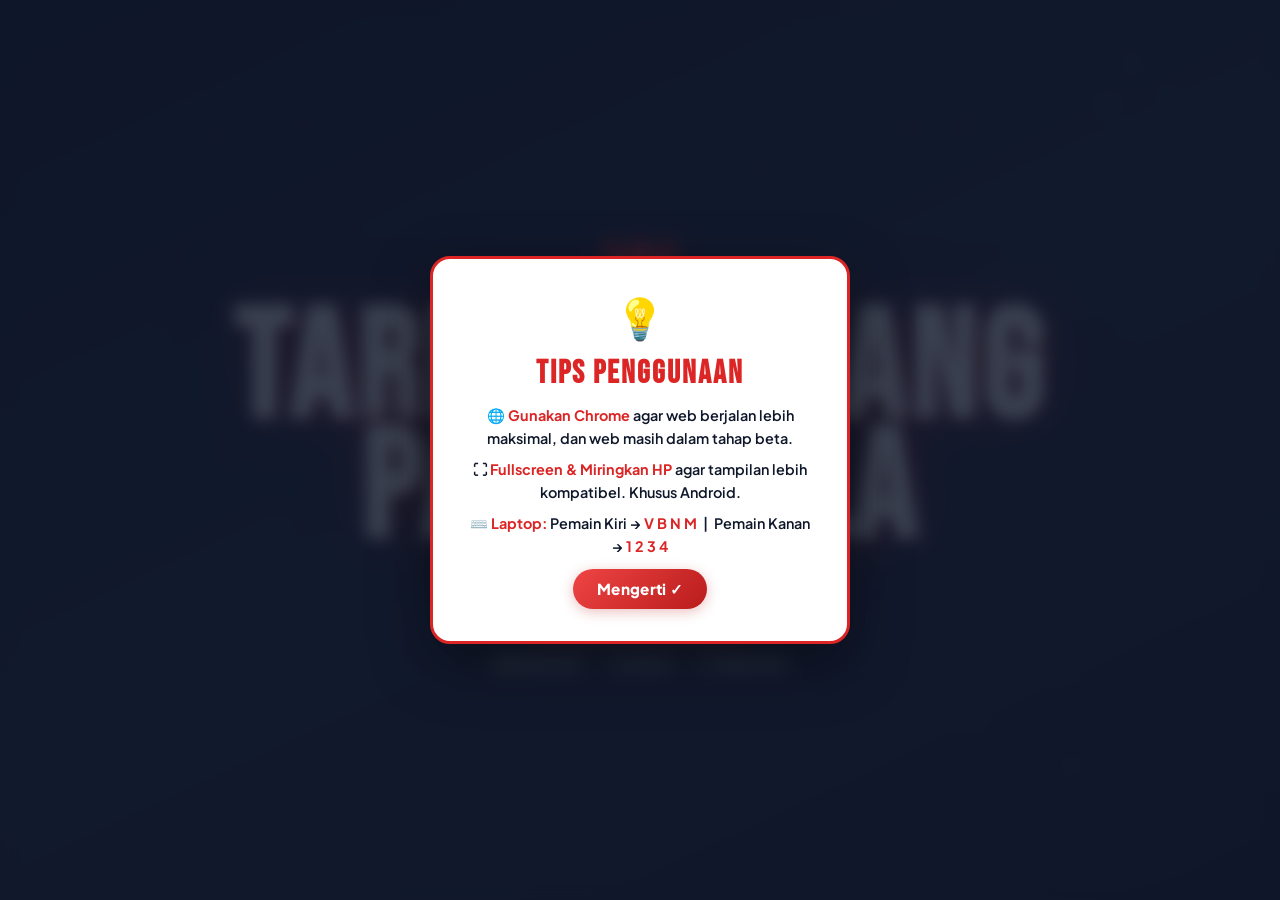
==== commit 0fdbeb70: "Add files via upload" ====
--- a/index.html
+++ b/index.html
@@ -7,7 +7,7 @@
 <meta name="apple-mobile-web-app-capable" content="yes">
 <meta name="apple-mobile-web-app-status-bar-style" content="black-translucent">
 <meta name="theme-color" content="#DC2626">
-<title>Kuis Battle 🇮🇩</title>
+<title>Tarik Tambang Pancasila 🇮🇩</title>
 <link rel="preconnect" href="https://fonts.googleapis.com">
 <link href="https://fonts.googleapis.com/css2?family=Bebas+Neue&family=Plus+Jakarta+Sans:wght@400;500;600;700;800;900&display=swap" rel="stylesheet">
 <link rel="stylesheet" href="style.css">
@@ -15,268 +15,158 @@
 </head>
 <body>
 
-<!-- ══════════════════════════════════════
-     HOME
-══════════════════════════════════════ -->
-<div id="s-home" class="page active">
-  <canvas id="home-canvas" class="home-canvas"></canvas>
-  <div class="home-inner">
-    <div class="home-flag-strip"></div>
-    <div id="home-garuda" class="home-garuda"></div>
-    <h1 class="home-title">KUIS<br><span class="home-title-accent">BATTLE</span></h1>
-    <p class="home-tagline">🇮🇩 Kuis Interaktif Pengetahuan Umum Indonesia</p>
-    <div class="home-actions">
-      <button class="btn-main" onclick="App.go('s-info')">
-        <span class="btn-main-icon">⚔️</span>
-        <span class="btn-main-text">Mulai Bermain</span>
-        <span class="btn-main-arrow">→</span>
-      </button>
-      <button class="btn-resume" id="resume-btn" onclick="App.resumeGame()" style="display:none">
-        ▶ Lanjutkan Game
-      </button>
-    </div>
-    <div class="home-nav">
-      <button class="hn-btn" onclick="App.go('s-qdb')"><span>📋</span>Bank Soal</button>
-      <button class="hn-btn" onclick="App.go('s-about')"><span>📖</span>Tentang</button>
-      <button class="hn-btn" onclick="App.toggleSound()" id="snd-btn"><span>🔊</span>Suara</button>
-      <button class="hn-btn" onclick="App.toggleFS()" id="fs-btn"><span>⛶</span>Fullscreen</button>
-    </div>
-    <p class="home-credit">Kelompok 4 &bull; 2025</p>
-  </div>
-</div>
-
-<!-- ══════════════════════════════════════
-     INFO — tabbed page
-══════════════════════════════════════ -->
-<div id="s-info" class="page">
-  <div class="page-topbar">
-    <button class="topbar-back" onclick="App.go('s-home')">←</button>
-    <span class="topbar-title">Kelompok 4</span>
-    <button class="topbar-next" onclick="App.go('s-mode')">Mode →</button>
-  </div>
-  <div class="info-tabs">
-    <button class="itab active" data-tab="anggota" onclick="App.switchTab(this,'anggota')">👥 Anggota</button>
-    <button class="itab" data-tab="tujuan" onclick="App.switchTab(this,'tujuan')">🎯 Tujuan</button>
-    <button class="itab" data-tab="pembuatan" onclick="App.switchTab(this,'pembuatan')">🛠️ Pembuatan</button>
-  </div>
-  <!-- Tab: Anggota -->
-  <div id="tab-anggota" class="itab-content active">
-    <div class="info-hero" style="background:linear-gradient(135deg,#DC2626,#991B1B)">
-      <div class="info-hero-icon">👥</div>
-      <h2 class="info-hero-title">Anggota Kelompok 4</h2>
-      <p class="info-hero-sub">Tim pembuat Kuis Battle</p>
-    </div>
-    <div class="info-body-scroll">
-      <div class="member-cards">
-        <div class="member-card"><div class="mc-num" style="background:#DC2626">1</div><div class="mc-info"><div class="mc-name">Nama Anggota 1</div><div class="mc-role">Ketua Kelompok</div></div></div>
-        <div class="member-card"><div class="mc-num" style="background:#F97316">2</div><div class="mc-info"><div class="mc-name">Nama Anggota 2</div><div class="mc-role">Pengembang UI</div></div></div>
-        <div class="member-card"><div class="mc-num" style="background:#1E40AF">3</div><div class="mc-info"><div class="mc-name">Nama Anggota 3</div><div class="mc-role">Pengembang Game</div></div></div>
-        <div class="member-card"><div class="mc-num" style="background:#059669">4</div><div class="mc-info"><div class="mc-name">Nama Anggota 4</div><div class="mc-role">Perancang Soal</div></div></div>
-        <div class="member-card"><div class="mc-num" style="background:#7C3AED">5</div><div class="mc-info"><div class="mc-name">Nama Anggota 5</div><div class="mc-role">Perancang Soal</div></div></div>
-      </div>
-    </div>
-  </div>
-  <!-- Tab: Tujuan -->
-  <div id="tab-tujuan" class="itab-content">
-    <div class="info-hero" style="background:linear-gradient(135deg,#059669,#065F46)">
-      <div class="info-hero-icon">🎯</div>
-      <h2 class="info-hero-title">Tujuan Pembelajaran</h2>
-      <p class="info-hero-sub">Mengapa game ini dibuat</p>
-    </div>
-    <div class="info-body-scroll">
-      <div class="tujuan-card">
-        <p class="tujuan-desc">Meningkatkan pemahaman siswa terhadap <strong>Pengetahuan Umum Indonesia</strong> melalui permainan kuis interaktif yang kompetitif dan menyenangkan.</p>
-        <div class="tujuan-list">
-          <div class="tujuan-item"><span class="ti-icon">🗺️</span><div><strong>Geografi</strong><span>Letak, sungai, danau, puncak Indonesia</span></div></div>
-          <div class="tujuan-item"><span class="ti-icon">🏛️</span><div><strong>Sejarah</strong><span>Proklamasi, tokoh, peristiwa penting</span></div></div>
-          <div class="tujuan-item"><span class="ti-icon">🎭</span><div><strong>Budaya</strong><span>Tari, batik, lagu daerah, warisan dunia</span></div></div>
-          <div class="tujuan-item"><span class="ti-icon">🌿</span><div><strong>Alam & Flora Fauna</strong><span>Satwa endemik, tanaman khas Indonesia</span></div></div>
-          <div class="tujuan-item"><span class="ti-icon">⚡</span><div><strong>Kecepatan Berpikir</strong><span>Melatih ketepatan dan kecepatan menjawab</span></div></div>
-          <div class="tujuan-item"><span class="ti-icon">🤝</span><div><strong>Kerja Sama Tim</strong><span>Membangun semangat kolaborasi kelompok</span></div></div>
+<!-- HOME -->
+<!-- BROWSER NOTE -->
+<div id="browser-note" class="browser-note" style="display:none">
+  <div class="browser-note-box">
+    <div class="browser-note-icon">💡</div>
+    <h3 class="browser-note-title">Tips Penggunaan</h3>
+    <div class="browser-note-body">
+      <p>🌐 <strong>Gunakan Chrome</strong> agar web berjalan lebih maksimal, dan web masih dalam tahap beta.</p>
+      <p>⛶ <strong>Fullscreen & Miringkan HP</strong> agar tampilan lebih kompatibel. Khusus Android.</p>
+      <p>⌨️ <strong>Laptop:</strong> Pemain Kiri → <strong>V B N M</strong> &nbsp;|&nbsp; Pemain Kanan → <strong>1 2 3 4</strong></p>
+    </div>
+    <button class="btn btn-primary" onclick="App.closeBrowserNote()">Mengerti ✓</button>
+  </div>
+</div>
+<div id="s-home" class="screen active">
+  <div class="home-wrap">
+    <canvas id="home-canvas" class="home-canvas"></canvas>
+    <div class="home-content">
+      <div id="home-garuda" class="home-garuda"></div>
+      <h1 class="home-title">Tarik Tambang<br>Pancasila</h1>
+      <p class="home-tagline">🇮🇩 Game Kuis Interaktif - Beta Ver &bull; Kelompok 4 🇮🇩</p>
+      <div class="home-btns">
+        <button class="btn btn-hero" onclick="App.go('s-info')">⚔️ Mulai Bermain</button>
+        <button class="btn btn-home-sec" id="resume-btn" onclick="App.resumeGame()" style="display:none">▶ Lanjutkan Game</button>
+        <div class="home-row">
+          <button class="btn btn-glass-sm" onclick="App.openQDB()">📋 Bank Soal</button>
+                    <button class="btn btn-glass-sm" onclick="App.toggleSound()" id="snd-btn">🔊 Suara</button>
+          <button class="btn btn-glass-sm" id="fs-btn" onclick="App.toggleFS()">⛶ Fullscreen</button>
         </div>
       </div>
     </div>
   </div>
-  <!-- Tab: Pembuatan -->
-  <div id="tab-pembuatan" class="itab-content">
-    <div class="info-hero" style="background:linear-gradient(135deg,#1E40AF,#1E3A8A)">
-      <div class="info-hero-icon">🛠️</div>
-      <h2 class="info-hero-title">Alat, Bahan & Cara Pembuatan</h2>
-      <p class="info-hero-sub">Teknologi dan proses di balik game</p>
-    </div>
-    <div class="info-body-scroll">
-      <div class="pmb-section">
-        <h3 class="pmb-h">🧰 Alat yang Digunakan</h3>
-        <div class="pmb-tools">
-          <div class="ptool"><span>💻</span><strong>VS Code</strong><span>Editor kode utama</span></div>
-          <div class="ptool"><span>🌐</span><strong>Chrome DevTools</strong><span>Debug & testing</span></div>
-          <div class="ptool"><span>🎨</span><strong>Figma</strong><span>Desain UI & wireframe</span></div>
-          <div class="ptool"><span>📁</span><strong>GitHub</strong><span>Version control & deploy</span></div>
-        </div>
-      </div>
-      <div class="pmb-section">
-        <h3 class="pmb-h">📦 Bahan (Teknologi)</h3>
-        <div class="pmb-tech">
-          <div class="ptech t-html"><span>HTML5</span>Struktur halaman & semantik</div>
-          <div class="ptech t-css"><span>CSS3</span>Animasi, layout responsif, tema</div>
-          <div class="ptech t-js"><span>JavaScript</span>Logika game, routing, state</div>
-          <div class="ptech t-canvas"><span>Canvas API</span>Animasi karakter & arena real-time</div>
-          <div class="ptech t-audio"><span>Web Audio</span>Efek suara synthesizer</div>
-          <div class="ptech t-font"><span>Google Fonts</span>Bebas Neue + Plus Jakarta Sans</div>
-        </div>
-      </div>
-      <div class="pmb-section">
-        <h3 class="pmb-h">🪜 Cara Pembuatan</h3>
-        <div class="pmb-steps">
-          <div class="pstep"><div class="pstep-num">1</div><div><strong>Riset & Perencanaan</strong><p>Menentukan konsep game, mode permainan, dan soal-soal pengetahuan umum Indonesia yang relevan dan edukatif.</p></div></div>
-          <div class="pstep"><div class="pstep-num">2</div><div><strong>Desain UI/UX</strong><p>Merancang wireframe dan tampilan visual menggunakan Figma, memilih palet warna merah-putih sesuai identitas Indonesia.</p></div></div>
-          <div class="pstep"><div class="pstep-num">3</div><div><strong>Pengembangan Arena</strong><p>Membuat animasi arena tarik tambang menggunakan Canvas API. Karakter dirender dengan JavaScript murni tanpa library eksternal.</p></div></div>
-          <div class="pstep"><div class="pstep-num">4</div><div><strong>Logika Game</strong><p>Mengimplementasikan sistem timer, skor, antrian soal, mode 1v1, tim, dan cozy menggunakan state machine sederhana.</p></div></div>
-          <div class="pstep"><div class="pstep-num">5</div><div><strong>Efek Suara</strong><p>Membuat efek suara menggunakan Web Audio API (synthesizer) tanpa file audio tambahan, kecuali musik latar.</p></div></div>
-          <div class="pstep"><div class="pstep-num">6</div><div><strong>Testing & Optimasi</strong><p>Menguji di berbagai perangkat (HP, tablet, laptop, TV Android), mengoptimasi layout responsif dan performa canvas.</p></div></div>
-        </div>
-      </div>
-    </div>
-  </div>
-  <div class="info-footer">
-    <button class="btn-solid red" onclick="App.go('s-mode')">Pilih Mode Game →</button>
-  </div>
-</div>
-
-<!-- ══════════════════════════════════════
-     MODE SELECT
-══════════════════════════════════════ -->
-<div id="s-mode" class="page">
-  <div class="page-topbar">
-    <button class="topbar-back" onclick="App.go('s-info')">←</button>
-    <span class="topbar-title">Pilih Mode</span>
-    <span></span>
-  </div>
-  <div class="mode-page">
-    <div class="mode-headline">
-      <h2>Pilih Mode<br><span>Permainan</span></h2>
-      <p>Klik salah satu mode untuk melihat cara bermain</p>
-    </div>
-    <div class="mode-grid">
-      <div class="mcard mcard-1" onclick="App.selectMode(1)">
-        <div class="mcard-badge">MODE 1</div>
-        <div class="mcard-emoji">⚔️</div>
-        <h3 class="mcard-title">Tarik Tambang</h3>
-        <p class="mcard-desc">2 pemain individu saling berlomba menjawab soal secepat mungkin</p>
-        <div class="mcard-info">
-          <span>⏱ 5 Menit</span>
-          <span>📋 20 Soal</span>
-          <span>👤 2 Pemain</span>
-        </div>
-        <div class="mcard-arrow">→</div>
-      </div>
-      <div class="mcard mcard-2" onclick="App.selectMode(2)">
-        <div class="mcard-badge">MODE 2</div>
-        <div class="mcard-emoji">🤝</div>
-        <h3 class="mcard-title">Tim Battle</h3>
-        <p class="mcard-desc">2 tim saling berlomba, soal dijawab bergantian antar anggota</p>
-        <div class="mcard-info">
-          <span>⏱ 5 Menit</span>
-          <span>📋 20 Soal</span>
-          <span>👥 2–40 org</span>
-        </div>
-        <div class="mcard-arrow">→</div>
-      </div>
-      <div class="mcard mcard-3" onclick="App.selectMode(3)">
-        <div class="mcard-badge">MODE 3</div>
-        <div class="mcard-emoji">🌿</div>
-        <h3 class="mcard-title">Cozy Mode</h3>
-        <p class="mcard-desc">Solo player tanpa tekanan waktu, belajar sambil jalan ke finish</p>
-        <div class="mcard-info">
-          <span>∞ Santai</span>
-          <span>📋 20 Soal</span>
-          <span>👤 Solo</span>
-        </div>
-        <div class="mcard-arrow">→</div>
-      </div>
-    </div>
-  </div>
-</div>
-
-<!-- ══════════════════════════════════════
-     HOW TO PLAY
-══════════════════════════════════════ -->
-<div id="s-howto" class="page">
-  <div class="page-topbar">
-    <button class="topbar-back" onclick="App.go('s-mode')">←</button>
-    <span class="topbar-title" id="howto-topbar-title">Cara Bermain</span>
-    <span></span>
-  </div>
-  <div class="howto-page">
-    <div class="howto-hero" id="howto-hero">
-      <div class="howto-badge" id="howto-badge">MODE 1</div>
-      <h2 id="howto-title">Tarik Tambang</h2>
-      <p id="howto-sub">2 Pemain Individu</p>
+</div>
+
+<!-- INFO -->
+<div id="s-info" class="screen">
+  <button class="back-btn" onclick="App.go('s-home')">← Kembali</button>
+  <div class="split-screen">
+    <div class="split-pane pane-red">
+      <div class="pane-header"><span class="ph-icon">👥</span><span>Anggota Kelompok 4</span></div>
+      <ul class="member-list">
+        <li><span class="mn r">1</span>Muhammad Ikhsan</li>
+        <li><span class="mn r">2</span>Muhammad Revan</li>
+        <li><span class="mn r">3</span>Naura Refazya Sofyani</li>
+        <li><span class="mn r">4</span>Nova Andri Widya</li>
+        <li><span class="mn r">5</span>Senandung Kasih Kamiko</li>
+      </ul>
+    </div>
+    <div class="split-sep"></div>
+    <div class="split-pane pane-grn">
+      <div class="pane-header"><span class="ph-icon">🎯</span><span>Tujuan Pembelajaran</span></div>
+      <div class="tujuan-list">
+        <div class="tujuan-item"><span class="tujuan-num">1</span><span class="tujuan-text">Meningkatkan Pemahaman Literasi Digital dan Etika Berinternet</span></div>
+        <div class="tujuan-item"><span class="tujuan-num">2</span><span class="tujuan-text">Melatih Siswa dalam Mengidentifikasi Berita Bohong (Hoax)</span></div>
+        <div class="tujuan-item"><span class="tujuan-num">3</span><span class="tujuan-text">Mencegah Dampak Negatif Konten Digital terhadap Kehidupan Sosial</span></div>
+        <div class="tujuan-item"><span class="tujuan-num">4</span><span class="tujuan-text">Merawat Nilai Kebinekaan Bangsa di Era Digital</span></div>
+      </div>
+      <div class="tag-row">
+        <span class="tag">🗺️ Geografi</span><span class="tag">🏛️ Sejarah</span><span class="tag">🎭 Budaya</span><span class="tag">🌿 Alam</span>
+      </div>
+      <button class="btn btn-primary" style="margin-top:auto" onclick="App.go('s-mode')">Pilih Mode Game →</button>
+    </div>
+  </div>
+</div>
+
+<!-- MODE SELECT -->
+<div id="s-mode" class="screen">
+  <button class="back-btn" onclick="App.go('s-info')">← Kembali</button>
+  <div class="mode-screen-inner">
+    <div class="mode-heading-wrap">
+      <h2 class="section-title">Pilih Mode</h2>
+      <p class="section-sub">Pilih mode, lalu lihat cara bermain</p>
+    </div>
+    <div class="mode-cards">
+      <div class="mode-card mc-t1" onclick="App.selectMode(1)">
+        <div class="mc-badge t1-badge">MODE 1</div>
+        <div class="mc-emoji">⚔️</div>
+        <div class="mc-title">Tarik Tambang</div>
+        <div class="mc-sub">2 Pemain Individu</div>
+        <div class="mc-preview">70 detik, jawab 20 soal, lawan lawan!</div>
+      </div>
+      <div class="mode-card mc-t2" onclick="App.selectMode(2)">
+        <div class="mc-badge t2-badge">MODE 2</div>
+        <div class="mc-emoji">🤝</div>
+        <div class="mc-title">Tim Battle</div>
+        <div class="mc-sub">2 Tim, Maks 20 Peserta</div>
+        <div class="mc-preview">Berlomba bersama tim! Oranye vs Biru.</div>
+      </div>
+      <div class="mode-card mc-cozy" onclick="App.selectMode(3)">
+        <div class="mc-badge cozy-badge">MODE 3</div>
+        <div class="mc-emoji">🌿</div>
+        <div class="mc-title">Cozy Mode</div>
+        <div class="mc-sub">Solo Player — Santai</div>
+        <div class="mc-preview">Tanpa timer, belajar sambil jalan ke finish!</div>
+      </div>
+    </div>
+  </div>
+</div>
+
+<!-- HOW TO PLAY -->
+<div id="s-howto" class="screen">
+  <button class="back-btn" onclick="App.go('s-mode')">← Kembali</button>
+  <div class="howto-wrap">
+    <div class="howto-header">
+      <div class="howto-mode-badge" id="howto-badge">MODE 1</div>
+      <h2 class="howto-title" id="howto-title">Tarik Tambang</h2>
+      <p class="howto-sub" id="howto-sub">2 Pemain Individu</p>
     </div>
     <div class="howto-steps" id="howto-steps"></div>
-    <div class="howto-foot">
-      <button class="btn-solid" id="howto-go-btn">Siap! Masukkan Nama →</button>
-    </div>
-  </div>
-</div>
-
-<!-- ══════════════════════════════════════
-     SETUP
-══════════════════════════════════════ -->
-<div id="s-setup" class="page">
-  <div class="page-topbar">
-    <button class="topbar-back" onclick="App.go('s-howto')">←</button>
-    <span class="topbar-title" id="setup-topbar-title">Pengaturan Pemain</span>
-    <span></span>
-  </div>
-  <div id="setup-body" class="setup-body"></div>
-  <div class="setup-foot">
-    <button class="btn-solid" id="setup-go" style="display:none" onclick="App.startFromSetup()">⚔ MASUK ARENA!</button>
-  </div>
-</div>
-
-<!-- ══════════════════════════════════════
-     COUNTDOWN
-══════════════════════════════════════ -->
-<div id="s-countdown" class="page s-countdown">
-  <div class="cd-rings"><div class="cd-ring r1"></div><div class="cd-ring r2"></div><div class="cd-ring r3"></div></div>
-  <div class="cd-content">
-    <p class="cd-top">BERSIAP!</p>
-    <div class="cd-num" id="cdn">3</div>
-    <p class="cd-bot">🇮🇩 Semangat!</p>
-  </div>
-</div>
-
-<!-- ══════════════════════════════════════
-     GAME
-══════════════════════════════════════ -->
-<div id="s-game" class="page s-game">
-  <!-- Topbar -->
-  <div class="game-topbar" id="game-topbar">
-    <div class="gtb-side gtb-left">
-      <div class="gtb-dot" id="gtb-dot-left"></div>
-      <div class="gtb-info-left">
-        <span class="gtb-name" id="gtb-name-left">–</span>
-        <span class="gtb-time" id="gtb-time-left"></span>
-      </div>
-      <span class="gtb-score" id="gtb-score-left" style="color:#F97316">0</span>
+    <button class="btn btn-hero howto-go-btn" id="howto-go-btn">Siap! Masukkan Nama →</button>
+  </div>
+</div>
+
+<!-- SETUP -->
+<div id="s-setup" class="screen">
+  <button class="back-btn" onclick="App.go('s-howto')">← Kembali</button>
+  <div class="split-screen" id="setup-cols"></div>
+  <button class="btn btn-start" id="setup-go" style="display:none" onclick="App.startFromSetup()">⚔ MASUK ARENA!</button>
+</div>
+
+<!-- COUNTDOWN -->
+<div id="s-countdown" class="screen s-countdown">
+  <div class="cd-ring"></div><div class="cd-ring cd-ring2"></div>
+  <p class="cd-top">BERSIAP!</p>
+  <div class="cd-num" id="cdn">3</div>
+  <p class="cd-bot">🇮🇩 Semangat!</p>
+</div>
+
+<!-- GAME -->
+<div id="s-game" class="screen s-game">
+  <!-- Top bar -->
+  <div id="game-topbar" class="game-topbar">
+    <div class="gtb-team gtb-left">
+      <span class="gtb-dot t1-dot"></span>
+      <span class="gtb-name" id="gtb-name-left">–</span>
+      <span class="gtb-score t1c" id="gtb-score-left">0</span>
+      <span class="gtb-time t1c" id="gtb-time-left"></span>
     </div>
     <div class="gtb-center">
-      <div class="gtb-center-label" id="gtb-label">⚔️</div>
-      <div class="gtb-btns">
-        <button class="gtb-action" onclick="App.pauseGame()" id="pause-btn" title="Pause">⏸</button>
-        <button class="gtb-action" onclick="App.restartGame()" title="Restart">↺</button>
-        <button class="gtb-action" onclick="App.goHomeFromGame()" title="Menu">⌂</button>
-        <button class="gtb-action" onclick="App.toggleFS()" title="Fullscreen">⛶</button>
-      </div>
-    </div>
-    <div class="gtb-side gtb-right">
-      <span class="gtb-score" id="gtb-score-right" style="color:#1E40AF">0</span>
-      <div class="gtb-info-right">
-        <span class="gtb-name" id="gtb-name-right">–</span>
-        <span class="gtb-time" id="gtb-time-right"></span>
-      </div>
-      <div class="gtb-dot" id="gtb-dot-right"></div>
+      <span class="gtb-label" id="gtb-label">⚔️</span>
+      <div class="gtb-actions">
+        <button class="gtb-btn" onclick="App.pauseGame()" id="pause-btn" title="Pause">⏸</button>
+        <button class="gtb-btn" onclick="App.restartGame()" title="Restart">↺</button>
+        <button class="gtb-btn" onclick="App.goHomeFromGame()" title="Menu">🏠</button>
+        <button class="gtb-btn" id="fs-btn2" onclick="App.toggleFS()" title="Fullscreen">⛶</button>
+      </div>
+    </div>
+    <div class="gtb-team gtb-right">
+      <span class="gtb-time t2c" id="gtb-time-right"></span>
+      <span class="gtb-score t2c" id="gtb-score-right">0</span>
+      <span class="gtb-name" id="gtb-name-right">–</span>
+      <span class="gtb-dot t2-dot"></span>
     </div>
   </div>
   <!-- Arena -->
@@ -285,166 +175,103 @@
   <div class="game-panels" id="game-panels">
     <div class="gpanel" id="gp-left">
       <div class="panel-flash" id="pf-left"></div>
-      <div id="gph-left"></div>
-      <div class="timer-row"><div class="timer-track"><div class="timer-fill t1" id="gf-left"></div></div><div class="timer-sec" id="gt-left">300</div></div>
-      <div class="q-box" id="gq-left">Memuat soal…</div>
-      <div class="opts-grid" id="go-left"></div>
-    </div>
-    <div class="panel-divider" id="panel-divider"></div>
+      <div class="gp-head" id="gph-left"></div>
+      <div class="gp-trow"><div class="gp-tbar"><div class="gp-fill t1" id="gf-left"></div></div><div class="gp-tsec t1" id="gt-left">70</div></div>
+      <div class="gp-q" id="gq-left">Memuat soal...</div>
+      <div class="gp-opts" id="go-left"></div>
+    </div>
+    <div class="game-sep" id="game-sep-el"></div>
     <div class="gpanel" id="gp-right">
       <div class="panel-flash" id="pf-right"></div>
-      <div id="gph-right"></div>
-      <div class="timer-row"><div class="timer-track"><div class="timer-fill t2" id="gf-right"></div></div><div class="timer-sec" id="gt-right">300</div></div>
-      <div class="q-box" id="gq-right">Memuat soal…</div>
-      <div class="opts-grid" id="go-right"></div>
+      <div class="gp-head" id="gph-right"></div>
+      <div class="gp-trow"><div class="gp-tbar"><div class="gp-fill t2" id="gf-right"></div></div><div class="gp-tsec t2" id="gt-right">70</div></div>
+      <div class="gp-q" id="gq-right">Memuat soal...</div>
+      <div class="gp-opts" id="go-right"></div>
     </div>
   </div>
   <!-- Pause overlay -->
   <div id="pause-overlay" class="pause-overlay" style="display:none">
-    <div class="pause-card">
+    <div class="pause-box">
       <div class="pause-icon">⏸</div>
-      <h2 class="pause-title">Dijeda</h2>
-      <button class="btn-solid" onclick="App.resumeGame2()">▶ Lanjutkan</button>
-      <button class="btn-outline" onclick="App.restartGame()">↺ Main Ulang</button>
-      <button class="btn-outline" onclick="App.goHomeFromGame()">⌂ Menu Utama</button>
-    </div>
-  </div>
-</div>
-
-<!-- ══════════════════════════════════════
-     COZY EXPLAIN OVERLAY
-══════════════════════════════════════ -->
+      <h2 class="pause-title">GAME DIJEDA</h2>
+      <button class="btn btn-hero" onclick="App.resumeGame2()">▶ Lanjutkan</button>
+      <button class="btn btn-glass-dark" onclick="App.restartGame()">↺ Main Ulang</button>
+      <button class="btn btn-glass-dark" onclick="App.goHomeFromGame()">🏠 Menu Utama</button>
+    </div>
+  </div>
+</div>
+
+<!-- COZY EXPLAIN OVERLAY (over game screen) -->
 <div id="cozy-overlay" class="cozy-overlay" style="display:none">
-  <div class="cozy-card" id="cozy-card">
-    <div class="cozy-result-row">
-      <span class="cozy-icon" id="co-icon">✅</span>
-      <span class="cozy-label" id="co-text">Benar!</span>
-    </div>
-    <div class="cozy-correct-ans" id="co-answer" style="display:none"></div>
-    <div class="cozy-exp-box" id="co-exp"></div>
-    <div class="cozy-prog" id="co-progress"></div>
-    <button class="btn-solid cozy-green" onclick="App.cozyNext()">Lanjut →</button>
-  </div>
-</div>
-
-<!-- ══════════════════════════════════════
-     WINNER
-══════════════════════════════════════ -->
-<div id="s-winner" class="page s-winner">
+  <div class="cozy-box">
+    <div class="co-result-icon" id="co-icon">✅</div>
+    <div class="co-result-text" id="co-text">Benar!</div>
+    <div class="co-answer" id="co-answer"></div>
+    <div class="co-exp" id="co-exp"></div>
+    <div class="co-progress" id="co-progress"></div>
+    <button class="btn btn-cozy-next" id="co-next-btn" onclick="App.cozyNext()">Lanjut →</button>
+  </div>
+</div>
+
+<!-- WINNER -->
+<div id="s-winner" class="screen s-winner">
   <canvas id="cf-canvas"></canvas>
-  <div class="winner-inner">
-    <div class="winner-trophy" id="w-trophy">🏆</div>
-    <div class="winner-label" id="w-label">PEMENANG</div>
-    <div class="winner-name" id="w-name">—</div>
-    <div class="winner-sub" id="w-sub">LUAR BIASA! 🎉</div>
-    <div class="winner-scores" id="w-scores"></div>
-    <div class="winner-actions">
-      <button class="btn-solid" onclick="App.goQList()">📋 Lihat Soal</button>
-      <button class="btn-outline-light" onclick="App.rematch()">↺ Main Lagi</button>
-      <button class="btn-outline-light" onclick="App.goHome()">⌂ Menu</button>
-    </div>
-  </div>
-</div>
-
-<!-- ══════════════════════════════════════
-     QUESTION LIST
-══════════════════════════════════════ -->
-<div id="s-qlist" class="page s-dark">
-  <div class="dark-topbar">
-    <h2 class="dark-title">📋 Soal yang Keluar</h2>
-    <p class="dark-sub" id="qlist-sub"></p>
-  </div>
-  <div class="dark-scroll" id="qlist-scroll"></div>
-  <div class="dark-foot">
-    <button class="btn-solid" onclick="App.goHome()">⌂ Menu</button>
-    <button class="btn-ghost" onclick="App.rematch()">↺ Main Lagi</button>
-  </div>
-</div>
-
-<!-- ══════════════════════════════════════
-     BANK SOAL
-══════════════════════════════════════ -->
-<div id="s-qdb" class="page s-dark">
-  <div class="dark-topbar">
-    <h2 class="dark-title">📚 Bank Soal</h2>
-    <p class="dark-sub">21 soal + jawaban + penjelasan lengkap</p>
-  </div>
-  <div class="dark-scroll" id="qdb-scroll"></div>
-  <div class="dark-foot">
-    <button class="btn-solid" onclick="App.go('s-home')">← Kembali</button>
-  </div>
-</div>
-
-<!-- ══════════════════════════════════════
-     ABOUT
-══════════════════════════════════════ -->
-<div id="s-about" class="page s-dark">
-  <div class="dark-topbar">
-    <h2 class="dark-title">📖 Tentang Game</h2>
-    <p class="dark-sub">Kuis Battle — Game kuis interaktif berbasis web</p>
-  </div>
-  <div class="dark-scroll">
-    <div class="about-block">
-      <div class="about-icon-lg">🎮</div>
-      <h3>Kuis Battle</h3>
-      <p>Game kuis interaktif berbasis web yang dibuat oleh Kelompok 4. Berjalan sepenuhnya di browser tanpa instalasi.</p>
-    </div>
-    <div class="about-block">
-      <h3>⚔️ Mode 1 — Tarik Tambang</h3>
-      <ul>
-        <li>2 pemain, split screen kiri & kanan</li>
-        <li><strong>5 menit</strong> total untuk menjawab 20 soal</li>
-        <li>Benar: skor +1 &nbsp;|&nbsp; Salah: -15 detik dari total waktu</li>
-        <li>Selesai 20 soal lebih dulu atau waktu lawan habis = MENANG</li>
-      </ul>
-    </div>
-    <div class="about-block">
-      <h3>🤝 Mode 2 — Tim Battle</h3>
-      <ul>
-        <li>2 tim max 20 orang, berlomba serentak</li>
-        <li><strong>5 menit total</strong> per tim untuk 20 soal</li>
-        <li>Benar: skor +1 &nbsp;|&nbsp; Salah: -15 detik dari sisa waktu tim</li>
-        <li>Tim selesai 20 soal lebih dulu = MENANG</li>
-      </ul>
-    </div>
-    <div class="about-block">
-      <h3>🌿 Mode 3 — Cozy Mode</h3>
-      <ul>
-        <li>Solo player, tanpa timer</li>
-        <li>Jawab → hasil + penjelasan → Lanjut</li>
-        <li>Karakter berjalan ke garis finish</li>
-        <li>Selesai 20 soal = sampai FINISH!</li>
-      </ul>
-    </div>
-    <div class="about-block">
-      <h3>💡 Fitur</h3>
-      <ul>
-        <li>🎵 Musik latar otomatis duck saat efek suara</li>
-        <li>▶ Resume game yang belum selesai</li>
-        <li>⛶ Fullscreen untuk TV Android & proyektor</li>
-        <li>⏸ Pause / Resume / Restart dari game</li>
-        <li>📱 Responsif di semua ukuran layar</li>
-      </ul>
-    </div>
-  </div>
-  <div class="dark-foot">
-    <button class="btn-solid" onclick="App.go('s-home')">← Kembali</button>
-  </div>
-</div>
+  <div class="winner-body">
+    <div class="w-trophy" id="w-trophy">🏆</div>
+    <div class="w-label" id="w-label">PEMENANG</div>
+    <div class="w-name" id="w-name">—</div>
+    <div class="w-sub" id="w-sub">LUAR BIASA! 🎉</div>
+    <div class="w-scores" id="w-scores"></div>
+    <div class="winner-btns">
+      <button class="btn btn-hero" onclick="App.goQList()">📋 Lihat Soal</button>
+      <button class="btn btn-glass-dark" onclick="App.rematch()">↺ Main Lagi</button>
+      <button class="btn btn-glass-dark" onclick="App.goHome()">🏠 Menu</button>
+    </div>
+  </div>
+</div>
+
+<!-- QUESTION LIST (hasil) -->
+<div id="s-qlist" class="screen s-qlist">
+  <div class="qlist-header">
+    <h2 class="qlist-title">📋 Soal yang Keluar</h2>
+    <p class="qlist-sub" id="qlist-sub"></p>
+  </div>
+  <div class="qlist-scroll" id="qlist-scroll"></div>
+  <div class="qlist-footer">
+    <button class="btn btn-primary" onclick="App.goHome()">🏠 Menu</button>
+    <button class="btn btn-glass-dark" onclick="App.rematch()">↺ Main Lagi</button>
+  </div>
+</div>
+
+<!-- BANK SOAL -->
+<div id="s-qdb" class="screen s-qlist">
+  <div class="qlist-header">
+    <h2 class="qlist-title">📚 Bank Soal Lengkap</h2>
+    <p class="qlist-sub">21 soal + jawaban + penjelasan</p>
+  </div>
+  <div class="qlist-scroll" id="qdb-scroll"></div>
+  <div class="qlist-footer">
+    <button class="btn btn-primary" onclick="App.go('s-home')">← Kembali</button>
+  </div>
+</div>
+
+<!-- ABOUT -->
+
 
 <script src="app.js"></script>
 <script>
-// BGM unlock on first touch
-['pointerdown','keydown'].forEach(ev=>{
+['pointerdown','keydown','touchstart'].forEach(ev=>{
   document.addEventListener(ev,()=>{
     const a=document.getElementById('bgm-audio');
     if(a&&a.paused)a.play().catch(()=>{});
   },{once:true,passive:true});
 });
-// Fullscreen button label
 document.addEventListener('fullscreenchange',()=>{
   const f=!!document.fullscreenElement;
-  const b=document.getElementById('fs-btn');if(b)b.innerHTML='<span>'+(f?'✕':'⛶')+'</span>'+(f?'Exit FS':'Fullscreen');
+  const b1=document.getElementById('fs-btn');
+  const b2=document.getElementById('fs-btn2');
+  if(b1)b1.textContent=f?'✕ Keluar FS':'⛶ Fullscreen';
+  if(b2)b2.textContent=f?'✕':'⛶';
 });
 </script>
 </body>
--- a/style.css
+++ b/style.css
@@ -1,557 +1,499 @@
-/* ═══════════════════════════════════════════════
+/* ══════════════════════════════════════════
    ROOT & RESET
-═══════════════════════════════════════════════ */
+══════════════════════════════════════════ */
 :root{
-  /* Brand */
   --red:#DC2626;--red-d:#991B1B;--red-l:#FEE2E2;--red-xl:#FFF5F5;
-  /* Teams */
+  --grn:#059669;--grn-d:#065F46;--grn-l:#D1FAE5;
+  --amber:#F59E0B;--amber-d:#B45309;
   --t1:#F97316;--t1-d:#C2410C;--t1-l:#FFEDD5;--t1-xl:#FFF7ED;
   --t2:#1E40AF;--t2-d:#1E3A8A;--t2-l:#DBEAFE;--t2-xl:#EFF6FF;
   --cozy:#10B981;--cozy-d:#065F46;--cozy-l:#D1FAE5;
-  /* Grays */
-  --dark:#0A0E1A;--dark2:#141828;--dark3:#1E2640;
-  --slate:#334155;--gray:#64748B;--lgray:#94A3B8;
-  --border:#E2E8F0;--light:#F8FAFC;--white:#fff;--cream:#FFFCF0;
-  /* Fonts */
+  --dark:#0F172A;--dark2:#1E293B;--slate:#334155;--gray:#64748B;
+  --border:#E2E8F0;--light:#F8FAFC;--white:#FFFFFF;--cream:#FFFBF0;
   --fh:'Bebas Neue',sans-serif;--fb:'Plus Jakarta Sans',sans-serif;
-  /* Sizes */
-  --topbar-h:48px;
 }
 *,*::before,*::after{margin:0;padding:0;box-sizing:border-box;touch-action:manipulation}
-html,body{height:100%;overflow:hidden;-webkit-text-size-adjust:100%}
-body{font-family:var(--fb);width:100vw;height:100vh;overflow:hidden;
-  -webkit-user-select:none;user-select:none;-webkit-tap-highlight-color:transparent;
+html,body{height:100%;overflow:hidden;-webkit-text-size-adjust:100%;text-size-adjust:100%}
+body{
+  font-family:var(--fb);width:100vw;height:100vh;overflow:hidden;
+  -webkit-user-select:none;user-select:none;
+  -webkit-tap-highlight-color:transparent;
   background:var(--dark);
   padding:env(safe-area-inset-top) env(safe-area-inset-right) env(safe-area-inset-bottom) env(safe-area-inset-left);
 }
-input{-webkit-user-select:text;user-select:text;touch-action:auto;font-family:var(--fb)}
-button{font-family:var(--fb);cursor:pointer;border:none;background:none}
-
-/* ═══════════════════════════════════════════════
-   PAGE SYSTEM
-═══════════════════════════════════════════════ */
-.page{
+input,textarea{-webkit-user-select:text;user-select:text;touch-action:auto}
+button{touch-action:manipulation;font-family:var(--fb);border:none;cursor:pointer}
+
+body::before{
+  content:'';position:fixed;inset:0;z-index:0;pointer-events:none;opacity:.45;
+  background-image:url("data:image/svg+xml,%3Csvg width='64' height='64' viewBox='0 0 64 64' xmlns='http://www.w3.org/2000/svg'%3E%3Cg fill='none' stroke='%23DC2626' stroke-opacity='0.06' stroke-width='1'%3E%3Cpath d='M32 3L61 32L32 61L3 32Z'/%3E%3Cpath d='M32 14L50 32L32 50L14 32Z'/%3E%3Ccircle cx='32' cy='32' r='6'/%3E%3C/g%3E%3C/svg%3E");
+}
+
+/* ══════════════════════════════════════════
+   SCREENS
+══════════════════════════════════════════ */
+.screen{
   position:fixed;inset:0;z-index:1;
-  display:flex;flex-direction:column;
+  display:flex;flex-direction:column;align-items:center;justify-content:center;
   opacity:0;pointer-events:none;
-  transition:opacity .3s ease,transform .32s cubic-bezier(.4,0,.2,1);
-  transform:translateX(40px) scale(.98);
-}
-.page.active{opacity:1;pointer-events:all;transform:translateX(0) scale(1)}
-.page.leaving{opacity:0;transform:translateX(-30px) scale(.99)}
-.page.slide-from-left{transform:translateX(-40px) scale(.98)}
-
-/* ═══════════════════════════════════════════════
-   COMMON TOPBAR
-═══════════════════════════════════════════════ */
-.page-topbar{
-  display:flex;align-items:center;justify-content:space-between;
-  height:var(--topbar-h);flex-shrink:0;
-  background:rgba(255,255,255,.96);backdrop-filter:blur(14px);
-  border-bottom:1.5px solid var(--border);
-  padding:0 16px;position:relative;z-index:10;
-}
-.topbar-back{
-  display:flex;align-items:center;justify-content:center;
-  width:36px;height:36px;border-radius:50%;
-  background:var(--light);border:1.5px solid var(--border);
-  font-size:1.1rem;color:var(--slate);transition:all .16s;
-}
-.topbar-back:hover{background:var(--red-l);border-color:var(--red);color:var(--red)}
-.topbar-title{font-family:var(--fh);font-size:1.2rem;letter-spacing:2px;color:var(--dark);position:absolute;left:50%;transform:translateX(-50%)}
-.topbar-next{font-size:.8rem;font-weight:700;color:var(--red);padding:6px 14px;border-radius:20px;background:var(--red-l);transition:all .16s}
-.topbar-next:hover{background:var(--red);color:#fff}
-
-/* ═══════════════════════════════════════════════
-   BUTTONS
-═══════════════════════════════════════════════ */
-.btn-solid{
-  display:inline-flex;align-items:center;justify-content:center;gap:7px;
-  background:linear-gradient(135deg,#EF4444,#B91C1C);color:#fff;
-  border-radius:14px;padding:13px 32px;font-weight:800;font-size:.95rem;
-  box-shadow:0 4px 20px rgba(185,28,28,.32);transition:all .16s;
-  letter-spacing:.3px;
-}
-.btn-solid:hover{transform:translateY(-2px);box-shadow:0 6px 28px rgba(185,28,28,.4);filter:brightness(1.06)}
-.btn-solid:active{transform:scale(.96)}
-.btn-solid.red{background:linear-gradient(135deg,#EF4444,#B91C1C)}
-.btn-solid.cozy-green{background:linear-gradient(135deg,#10B981,#065F46);box-shadow:0 4px 20px rgba(16,185,129,.32)}
-.btn-solid.cozy-green:hover{box-shadow:0 6px 28px rgba(16,185,129,.4)}
-.btn-outline{
-  display:inline-flex;align-items:center;justify-content:center;gap:7px;
-  background:transparent;color:var(--slate);
-  border:2px solid var(--border);border-radius:14px;padding:12px 28px;
-  font-weight:700;font-size:.9rem;transition:all .16s;
-}
-.btn-outline:hover{border-color:var(--slate);background:var(--light)}
-.btn-outline-light{
-  display:inline-flex;align-items:center;justify-content:center;gap:7px;
-  background:rgba(255,255,255,.14);color:#fff;
-  border:2px solid rgba(255,255,255,.28);border-radius:14px;padding:12px 28px;
-  font-weight:700;font-size:.9rem;transition:all .16s;backdrop-filter:blur(8px);
-}
-.btn-outline-light:hover{background:rgba(255,255,255,.22)}
-.btn-ghost{
-  display:inline-flex;align-items:center;justify-content:center;gap:7px;
-  background:rgba(255,255,255,.07);color:rgba(255,255,255,.7);
-  border:1.5px solid rgba(255,255,255,.14);border-radius:14px;
-  padding:12px 28px;font-weight:700;font-size:.9rem;transition:all .16s;
-}
-.btn-ghost:hover{background:rgba(255,255,255,.13)}
-
-/* ═══════════════════════════════════════════════
-   HOME
-═══════════════════════════════════════════════ */
-#s-home{background:linear-gradient(158deg,#050810 0%,#0D1535 45%,#160A22 100%);overflow:hidden}
-.home-canvas{position:absolute;inset:0;width:100%;height:100%;pointer-events:none}
-.home-inner{position:relative;z-index:2;display:flex;flex-direction:column;align-items:center;justify-content:center;height:100%;gap:clamp(.5vh,.95vh,1.2vh);padding:20px}
-.home-flag-strip{position:absolute;top:0;left:0;right:0;height:5px;background:repeating-linear-gradient(90deg,var(--red) 0,var(--red) 14px,#F59E0B 14px,#F59E0B 28px,#fff 28px,#fff 42px)}
-.home-garuda{width:clamp(52px,7vw,80px);height:clamp(52px,7vw,80px);animation:garuda 3.8s ease-in-out infinite;filter:drop-shadow(0 0 22px rgba(220,38,38,.6))}
-@keyframes garuda{0%,100%{transform:translateY(0) rotate(-2deg)}50%{transform:translateY(-16px) rotate(3deg)}}
-.home-title{font-family:var(--fh);font-size:clamp(4rem,14vw,10rem);line-height:.76;text-align:center;letter-spacing:7px;color:#fff;text-shadow:0 0 80px rgba(220,38,38,.45),5px 5px 0 rgba(220,38,38,.22)}
-.home-title-accent{-webkit-text-stroke:2px rgba(220,38,38,.6);color:transparent;text-shadow:0 0 60px rgba(220,38,38,.6)}
-.home-tagline{font-size:clamp(.65rem,1.4vw,.82rem);color:rgba(255,255,255,.52);font-weight:600;letter-spacing:1.4px;text-align:center}
-.home-actions{display:flex;flex-direction:column;align-items:center;gap:.5rem;margin-top:.4vh}
-.btn-main{
-  display:flex;align-items:center;gap:12px;
-  background:linear-gradient(135deg,#EF4444,#991B1B);color:#fff;
-  border-radius:18px;padding:14px 36px;font-weight:900;font-size:clamp(.95rem,2vw,1.1rem);
-  box-shadow:0 6px 30px rgba(185,28,28,.45);transition:all .18s;letter-spacing:.4px;
-}
-.btn-main:hover{transform:translateY(-3px);box-shadow:0 10px 40px rgba(185,28,28,.55)}
-.btn-main:active{transform:scale(.96)}
-.btn-main-icon{font-size:1.2em}
-.btn-main-text{flex:1}
-.btn-main-arrow{opacity:.6;font-size:.9em}
-.btn-resume{
-  background:rgba(249,115,22,.18);color:#FB923C;
-  border:2px solid rgba(249,115,22,.35);border-radius:12px;
-  padding:9px 24px;font-weight:700;font-size:.82rem;transition:all .16s;
-}
-.btn-resume:hover{background:rgba(249,115,22,.28)}
-.home-nav{display:flex;gap:.4rem;flex-wrap:wrap;justify-content:center}
-.hn-btn{
-  display:flex;align-items:center;gap:5px;
-  background:rgba(255,255,255,.07);color:rgba(255,255,255,.68);
-  border:1.5px solid rgba(255,255,255,.12);border-radius:10px;
-  padding:7px 13px;font-size:.74rem;font-weight:600;transition:all .16s;
-}
-.hn-btn:hover{background:rgba(255,255,255,.13);color:#fff}
-.hn-btn span{font-size:.9em}
-.home-credit{font-size:.68rem;color:rgba(255,255,255,.28);font-weight:500;letter-spacing:1px}
-
-/* ═══════════════════════════════════════════════
-   INFO PAGE — TABS
-═══════════════════════════════════════════════ */
-#s-info{background:var(--light)}
-.info-tabs{display:flex;flex-shrink:0;background:#fff;border-bottom:2px solid var(--border);overflow-x:auto}
-.info-tabs::-webkit-scrollbar{display:none}
-.itab{
-  flex:1;min-width:max-content;padding:11px 16px;font-weight:700;font-size:.8rem;
-  color:var(--gray);border-bottom:3px solid transparent;transition:all .18s;white-space:nowrap;
-}
-.itab.active{color:var(--red);border-bottom-color:var(--red)}
-.itab:hover:not(.active){color:var(--slate);background:var(--light)}
-.itab-content{display:none;flex:1;flex-direction:column;overflow:hidden}
-.itab-content.active{display:flex}
-.info-hero{flex-shrink:0;display:flex;flex-direction:column;align-items:center;gap:5px;padding:clamp(16px,3vh,28px) 16px;color:#fff;text-align:center}
-.info-hero-icon{font-size:clamp(2rem,5vw,3rem)}
-.info-hero-title{font-family:var(--fh);font-size:clamp(1.2rem,3vw,1.8rem);letter-spacing:2px}
-.info-hero-sub{font-size:.8rem;opacity:.72;font-weight:600}
-.info-body-scroll{flex:1;overflow-y:auto;padding:clamp(10px,2vw,18px)}
-.info-footer{flex-shrink:0;padding:12px 16px;background:#fff;border-top:1.5px solid var(--border);display:flex;gap:10px;justify-content:flex-end}
-
-/* Member cards */
-.member-cards{display:flex;flex-direction:column;gap:10px}
-.member-card{display:flex;align-items:center;gap:14px;background:#fff;border-radius:14px;padding:12px 16px;border:1.5px solid var(--border);box-shadow:0 2px 8px rgba(0,0,0,.05)}
-.mc-num{width:36px;height:36px;border-radius:50%;color:#fff;display:flex;align-items:center;justify-content:center;font-family:var(--fh);font-size:1.1rem;flex-shrink:0}
-.mc-info{display:flex;flex-direction:column;gap:2px}
-.mc-name{font-weight:700;font-size:.92rem;color:var(--dark)}
-.mc-role{font-size:.72rem;color:var(--gray);font-weight:500}
-
-/* Tujuan tab */
-.tujuan-card{display:flex;flex-direction:column;gap:14px}
-.tujuan-desc{font-size:.9rem;line-height:1.68;color:var(--slate);background:#fff;border-radius:14px;padding:14px 16px;border:1.5px solid var(--border)}
-.tujuan-desc strong{color:var(--red)}
-.tujuan-list{display:flex;flex-direction:column;gap:8px}
-.tujuan-item{display:flex;align-items:flex-start;gap:12px;background:#fff;border-radius:12px;padding:11px 14px;border:1.5px solid var(--border)}
-.ti-icon{font-size:1.3rem;flex-shrink:0;margin-top:1px}
-.tujuan-item div{display:flex;flex-direction:column;gap:2px}
-.tujuan-item strong{font-size:.85rem;color:var(--dark)}
-.tujuan-item span{font-size:.75rem;color:var(--gray)}
-
-/* Pembuatan tab */
-.pmb-section{margin-bottom:18px}
-.pmb-h{font-family:var(--fh);font-size:1.1rem;letter-spacing:1.5px;color:var(--dark);margin-bottom:10px}
-.pmb-tools{display:grid;grid-template-columns:1fr 1fr;gap:8px}
-.ptool{display:flex;flex-direction:column;align-items:center;gap:5px;background:#fff;border-radius:12px;padding:14px 10px;border:1.5px solid var(--border);text-align:center}
-.ptool span:first-child{font-size:1.6rem}
-.ptool strong{font-size:.82rem;color:var(--dark)}
-.ptool span:last-child{font-size:.7rem;color:var(--gray)}
-.pmb-tech{display:grid;grid-template-columns:1fr 1fr;gap:8px}
-.ptech{display:flex;flex-direction:column;gap:4px;border-radius:12px;padding:12px 14px;border:1.5px solid transparent;font-size:.74rem;color:rgba(255,255,255,.85)}
-.ptech span{font-weight:800;font-size:.82rem;letter-spacing:.5px}
-.t-html{background:linear-gradient(135deg,#E34F26,#B83414)}
-.t-css{background:linear-gradient(135deg,#264DE4,#1A35A0)}
-.t-js{background:linear-gradient(135deg,#F7DF1E,#B8A418);color:rgba(0,0,0,.75)}
-.t-canvas{background:linear-gradient(135deg,#6366F1,#4338CA)}
-.t-audio{background:linear-gradient(135deg,#10B981,#065F46)}
-.t-font{background:linear-gradient(135deg,#F59E0B,#B45309)}
-.pmb-steps{display:flex;flex-direction:column;gap:12px}
-.pstep{display:flex;gap:14px;align-items:flex-start;background:#fff;border-radius:12px;padding:13px 14px;border:1.5px solid var(--border)}
-.pstep-num{width:28px;height:28px;border-radius:50%;background:var(--red);color:#fff;display:flex;align-items:center;justify-content:center;font-family:var(--fh);font-size:1rem;flex-shrink:0}
-.pstep strong{font-size:.85rem;color:var(--dark);display:block;margin-bottom:3px}
-.pstep p{font-size:.76rem;color:var(--gray);line-height:1.55}
-
-/* ═══════════════════════════════════════════════
-   MODE SELECT
-═══════════════════════════════════════════════ */
-#s-mode{background:linear-gradient(158deg,#0A0E1A,#0D1535 60%,#1A0D20)}
-.mode-page{flex:1;overflow-y:auto;padding:clamp(16px,3vh,28px) clamp(14px,3vw,28px);display:flex;flex-direction:column;gap:clamp(16px,2.5vh,24px)}
-.mode-headline h2{font-family:var(--fh);font-size:clamp(2rem,6vw,3.8rem);line-height:.85;letter-spacing:3px;color:#fff;text-align:center}
-.mode-headline h2 span{color:var(--t1)}
-.mode-headline p{font-size:.8rem;color:rgba(255,255,255,.48);font-weight:500;text-align:center;margin-top:.5rem}
-.mode-grid{display:flex;flex-direction:column;gap:12px}
-.mcard{
-  display:flex;align-items:center;gap:16px;
-  background:rgba(255,255,255,.05);border:1.5px solid rgba(255,255,255,.1);
-  border-radius:20px;padding:clamp(14px,2.5vw,22px);cursor:pointer;
-  transition:all .22s;position:relative;overflow:hidden;
-}
-.mcard::before{content:'';position:absolute;inset:0;opacity:0;transition:opacity .22s;border-radius:20px}
-.mcard:hover{transform:translateY(-3px);border-color:rgba(255,255,255,.25)}
-.mcard:hover::before{opacity:1}
-.mcard:active{transform:scale(.97)}
-.mcard-1::before{background:linear-gradient(135deg,rgba(249,115,22,.12),transparent)}
-.mcard-2::before{background:linear-gradient(135deg,rgba(30,64,175,.15),transparent)}
-.mcard-3::before{background:linear-gradient(135deg,rgba(16,185,129,.12),transparent)}
-.mcard-1:hover{border-color:rgba(249,115,22,.4);box-shadow:0 8px 32px rgba(249,115,22,.14)}
-.mcard-2:hover{border-color:rgba(30,64,175,.4);box-shadow:0 8px 32px rgba(30,64,175,.14)}
-.mcard-3:hover{border-color:rgba(16,185,129,.4);box-shadow:0 8px 32px rgba(16,185,129,.14)}
-.mcard-badge{position:absolute;top:12px;right:14px;font-size:.62rem;font-weight:800;letter-spacing:1.5px;padding:2px 10px;border-radius:20px;background:rgba(255,255,255,.1);color:rgba(255,255,255,.6)}
-.mcard-emoji{font-size:clamp(2rem,5vw,2.8rem);flex-shrink:0;line-height:1}
-.mcard-title{font-family:var(--fh);font-size:clamp(1.3rem,3.5vw,2rem);letter-spacing:2px;color:#fff;margin-bottom:3px}
-.mcard-desc{font-size:clamp(.72rem,1.5vw,.82rem);color:rgba(255,255,255,.52);font-weight:500;line-height:1.45;margin-bottom:8px}
-.mcard-info{display:flex;gap:8px;flex-wrap:wrap}
-.mcard-info span{font-size:.68rem;font-weight:700;padding:3px 9px;border-radius:20px;background:rgba(255,255,255,.08);color:rgba(255,255,255,.55)}
-.mcard-arrow{margin-left:auto;font-size:1.4rem;color:rgba(255,255,255,.3);flex-shrink:0;padding-left:8px}
-.mcard-1 .mcard-title{color:#FB923C}
-.mcard-2 .mcard-title{color:#60A5FA}
-.mcard-3 .mcard-title{color:#34D399}
-
-/* ═══════════════════════════════════════════════
-   HOW TO PLAY
-═══════════════════════════════════════════════ */
-#s-howto{background:var(--light)}
-.howto-page{flex:1;overflow-y:auto;display:flex;flex-direction:column}
-.howto-hero{flex-shrink:0;display:flex;flex-direction:column;align-items:center;padding:clamp(18px,3.5vh,32px) 20px clamp(14px,2.5vh,24px);text-align:center;color:#fff;position:relative}
-.howto-badge{display:inline-block;padding:3px 14px;border-radius:6px;font-size:.7rem;font-weight:800;letter-spacing:1.5px;margin-bottom:6px;background:rgba(255,255,255,.2)}
-.howto-hero h2{font-family:var(--fh);font-size:clamp(1.6rem,5vw,2.8rem);letter-spacing:2px;margin-bottom:4px}
-.howto-hero p{font-size:.82rem;opacity:.72;font-weight:600}
-.howto-steps{flex:1;display:grid;grid-template-columns:1fr 1fr;gap:10px;padding:clamp(12px,2.5vw,20px);align-content:start}
-.hstep{background:#fff;border-radius:16px;padding:clamp(12px,2vw,18px);box-shadow:0 2px 12px rgba(0,0,0,.06);border:1.5px solid var(--border);display:flex;flex-direction:column;gap:7px}
-.hstep-icon{font-size:clamp(1.5rem,3.5vw,2rem)}
-.hstep-title{font-family:var(--fh);font-size:clamp(.9rem,2vw,1.15rem);color:var(--dark);letter-spacing:1px}
-.hstep-desc{font-size:clamp(.68rem,1.4vw,.78rem);color:var(--gray);line-height:1.52;font-weight:500}
-.hstep-badge{display:inline-block;font-size:.66rem;font-weight:800;padding:2px 9px;border-radius:20px;margin-top:2px}
-.hstep-badge.red{background:var(--red-l);color:var(--red)}
-.hstep-badge.grn{background:#D1FAE5;color:#065F46}
-.hstep-badge.amb{background:#FEF3C7;color:#92400E}
-.howto-foot{flex-shrink:0;padding:12px 20px;background:#fff;border-top:1.5px solid var(--border)}
-
-/* ═══════════════════════════════════════════════
-   SETUP
-═══════════════════════════════════════════════ */
-#s-setup{background:var(--light)}
-.setup-body{flex:1;overflow-y:auto;padding:clamp(10px,2vh,18px) clamp(12px,2.5vw,20px) 70px}
-.setup-foot{position:absolute;bottom:0;left:0;right:0;padding:12px 20px;background:rgba(248,250,252,.95);backdrop-filter:blur(10px);border-top:1.5px solid var(--border);display:flex;justify-content:center}
-.setup-foot .btn-solid{width:100%;max-width:380px;padding:14px}
-
-/* mode 1 setup */
-.setup-1v1{display:grid;grid-template-columns:1fr 1fr;gap:12px;min-height:100%}
-.setup-player{background:#fff;border-radius:18px;padding:clamp(14px,2.5vw,22px);border:2px solid var(--border);display:flex;flex-direction:column;gap:10px;transition:border-color .2s}
-.setup-player.t1{border-color:rgba(249,115,22,.3)}
-.setup-player.t2{border-color:rgba(30,64,175,.3)}
-.sp-header{display:flex;align-items:center;gap:8px}
-.sp-dot{width:12px;height:12px;border-radius:50%}
-.sp-dot.t1{background:var(--t1)}
-.sp-dot.t2{background:var(--t2)}
-.sp-title{font-family:var(--fh);font-size:1.1rem;letter-spacing:1.5px}
-.sp-title.t1{color:var(--t1)}.sp-title.t2{color:var(--t2)}
-.sp-label{font-size:.72rem;font-weight:700;color:var(--gray);letter-spacing:.5px;text-transform:uppercase}
-.sp-input{width:100%;border:2px solid var(--border);border-radius:10px;padding:11px 14px;font-size:.95rem;font-weight:700;text-align:center;outline:none;transition:all .18s;color:var(--dark);background:#fff}
-.sp-input.t1:focus{border-color:var(--t1);box-shadow:0 0 0 3px rgba(249,115,22,.12)}
-.sp-input.t2:focus{border-color:var(--t2);box-shadow:0 0 0 3px rgba(30,64,175,.12)}
-/* cozy solo */
-.setup-solo{display:flex;flex-direction:column;align-items:center;justify-content:center;min-height:60vh;gap:16px}
-.setup-solo-card{background:#fff;border-radius:20px;padding:32px 24px;border:2px solid var(--cozy-l);display:flex;flex-direction:column;align-items:center;gap:14px;width:100%;max-width:360px;box-shadow:0 4px 24px rgba(16,185,129,.1)}
-.setup-solo-icon{font-size:3rem}
-.setup-solo-title{font-family:var(--fh);font-size:1.5rem;letter-spacing:2px;color:var(--cozy)}
-.sp-input.cozy:focus{border-color:var(--cozy);box-shadow:0 0 0 3px rgba(16,185,129,.12)}
-/* team setup */
-.setup-team{display:flex;flex-direction:column;gap:14px}
-.setup-team-split{display:grid;grid-template-columns:1fr 1fr;gap:12px}
-.team-pane{background:#fff;border-radius:18px;padding:clamp(12px,2vw,18px);border:2px solid var(--border);display:flex;flex-direction:column;gap:10px;transition:all .2s}
-.team-pane.t1{border-color:rgba(249,115,22,.3)}
-.team-pane.t2{border-color:rgba(30,64,175,.3)}
-.team-pane.locked{opacity:.55;pointer-events:none}
-.tp-header{display:flex;align-items:center;gap:8px}
-.tp-title{font-family:var(--fh);font-size:1rem;letter-spacing:1.5px}
-.tp-title.t1{color:var(--t1)}.tp-title.t2{color:var(--t2)}
-.tp-count{display:flex;align-items:center;gap:6px;background:var(--light);border-radius:10px;padding:6px 10px;flex-shrink:0}
-.tp-count-label{font-size:.7rem;font-weight:700;color:var(--gray);flex:1}
-.tp-count-ctrl{display:flex;align-items:center;gap:4px}
-.tp-count-btn{width:26px;height:26px;border-radius:7px;border:2px solid var(--border);background:#fff;font-size:1rem;font-weight:800;display:flex;align-items:center;justify-content:center;transition:all .14s}
-.tp-count-btn.t1{border-color:var(--t1);color:var(--t1)}.tp-count-btn.t1:hover{background:var(--t1-l)}
-.tp-count-btn.t2{border-color:var(--t2);color:var(--t2)}.tp-count-btn.t2:hover{background:var(--t2-l)}
-.tp-count-val{font-family:var(--fh);font-size:1.5rem;min-width:32px;text-align:center;line-height:1}
-.tp-names{display:flex;flex-direction:column;gap:5px;max-height:200px;overflow-y:auto}
-.tp-name-row{display:flex;align-items:center;gap:6px}
-.tp-name-num{width:18px;height:18px;border-radius:50%;font-size:.6rem;font-weight:800;color:#fff;display:flex;align-items:center;justify-content:center;flex-shrink:0}
-.tp-name-input{flex:1;border:2px solid var(--border);border-radius:7px;padding:5px 8px;font-size:.76rem;font-weight:600;outline:none;transition:border-color .16s;color:var(--dark);background:#fff}
-.tp-name-input.t1:focus{border-color:var(--t1)}.tp-name-input.t2:focus{border-color:var(--t2)}
-.tp-siap{width:100%;background:linear-gradient(135deg,var(--t1),var(--t1-d));color:#fff;border-radius:10px;padding:9px;font-weight:800;font-size:.85rem;transition:all .16s;box-shadow:0 3px 12px rgba(249,115,22,.28)}
-.tp-siap:hover{filter:brightness(1.07);transform:translateY(-1px)}
-.tp-siap:disabled{background:#94A3B8;box-shadow:none;transform:none}
-.tp-done-badge{display:inline-flex;align-items:center;gap:5px;font-size:.72rem;font-weight:700;color:var(--cozy);background:var(--cozy-l);padding:3px 10px;border-radius:20px}
-.tp-lock-msg{display:flex;flex-direction:column;align-items:center;justify-content:center;flex:1;gap:8px;padding:20px;text-align:center;color:var(--gray)}
-.tp-lock-msg span:first-child{font-size:2rem;opacity:.4}
-.tp-lock-msg p{font-size:.8rem;font-weight:600;opacity:.6}
-
-/* ═══════════════════════════════════════════════
-   COUNTDOWN
-═══════════════════════════════════════════════ */
-.s-countdown{background:radial-gradient(ellipse at 50% 40%,#991B1B 0%,#500E0E 60%,#200505);align-items:center;justify-content:center}
-.cd-rings{position:absolute;inset:0;display:flex;align-items:center;justify-content:center}
-.cd-ring{position:absolute;border-radius:50%;border:2px solid rgba(255,255,255,.1)}
-.r1{width:clamp(180px,38vw,360px);height:clamp(180px,38vw,360px);animation:ringPulse 2s ease-in-out infinite}
-.r2{width:clamp(240px,52vw,480px);height:clamp(240px,52vw,480px);animation:ringPulse 2s ease-in-out infinite .4s;border-color:rgba(255,255,255,.06)}
-.r3{width:clamp(300px,66vw,600px);height:clamp(300px,66vw,600px);animation:ringPulse 2s ease-in-out infinite .8s;border-color:rgba(255,255,255,.04)}
+  transition:opacity .28s ease,transform .28s ease;
+  transform:scale(.97);background:var(--cream);
+}
+.screen.active{opacity:1;pointer-events:all;transform:scale(1)}
+.screen.leaving{opacity:0;transform:scale(1.03)}
+
+.screen:not(.s-game):not(.s-countdown):not(.s-winner):not(.s-qlist)::before,
+.screen:not(.s-game):not(.s-countdown):not(.s-winner):not(.s-qlist)::after{
+  content:'';position:absolute;left:0;right:0;height:5px;z-index:20
+}
+.screen:not(.s-game):not(.s-countdown):not(.s-winner):not(.s-qlist)::before{
+  top:0;background:repeating-linear-gradient(90deg,var(--red) 0,var(--red) 14px,var(--amber) 14px,var(--amber) 28px,#fff 28px,#fff 42px)
+}
+.screen:not(.s-game):not(.s-countdown):not(.s-winner):not(.s-qlist)::after{
+  bottom:0;background:repeating-linear-gradient(90deg,#fff 0,#fff 14px,var(--amber) 14px,var(--amber) 28px,var(--red) 28px,var(--red) 42px)
+}
+
+/* ══════ BACK BTN ══════ */
+.back-btn{
+  position:absolute;top:12px;left:14px;z-index:30;
+  display:inline-flex;align-items:center;gap:5px;
+  background:rgba(255,255,255,.92);backdrop-filter:blur(10px);
+  border:1.5px solid var(--border);color:var(--slate);
+  border-radius:50px;padding:6px 16px;
+  font-size:.78rem;font-weight:700;
+  transition:all .18s;box-shadow:0 2px 10px rgba(0,0,0,.09);
+}
+.back-btn:hover{border-color:var(--red);color:var(--red);transform:translateX(-2px)}
+
+/* ══════ BUTTONS ══════ */
+.btn{
+  display:inline-flex;align-items:center;justify-content:center;gap:6px;
+  border-radius:50px;font-weight:800;letter-spacing:.3px;white-space:nowrap;
+  font-size:clamp(.82rem,1.8vw,.95rem);padding:10px 24px;
+  transition:all .16s;
+}
+.btn:hover{transform:translateY(-2px);filter:brightness(1.07)}
+.btn:active{transform:scale(.95);filter:brightness(.94)}
+.btn-hero{background:linear-gradient(135deg,#EF4444,#B91C1C);color:#fff;box-shadow:0 4px 20px rgba(185,28,28,.36);padding:13px 46px;font-size:clamp(.95rem,2.1vw,1.08rem)}
+.btn-primary{background:linear-gradient(135deg,#EF4444,#B91C1C);color:#fff;box-shadow:0 3px 13px rgba(185,28,28,.28)}
+.btn-glass{background:rgba(255,255,255,.14);color:#fff;border:2px solid rgba(255,255,255,.28);backdrop-filter:blur(10px)}
+.btn-glass-sm{background:rgba(255,255,255,.11);color:rgba(255,255,255,.78);border:1.5px solid rgba(255,255,255,.18);backdrop-filter:blur(8px);padding:6px 14px;font-size:.76rem}
+.btn-glass-dark{background:rgba(15,23,42,.07);color:var(--slate);border:2px solid var(--border)}
+.btn-glass-dark:hover{background:rgba(15,23,42,.13);border-color:var(--slate)}
+.btn-home-sec{background:linear-gradient(135deg,var(--t1),var(--t1-d));color:#fff;box-shadow:0 3px 13px rgba(249,115,22,.3)}
+.btn-start{
+  position:absolute;bottom:14px;left:50%;transform:translateX(-50%);
+  background:linear-gradient(135deg,var(--amber),var(--amber-d));color:#fff;
+  box-shadow:0 4px 22px rgba(180,83,9,.4);
+  padding:12px 52px;font-size:1.04rem;font-weight:800;
+  border-radius:50px;transition:all .17s;z-index:10;
+}
+.btn-start:hover{transform:translateX(-50%) translateY(-2px);filter:brightness(1.07)}
+.btn-start:active{transform:translateX(-50%) scale(.96)}
+.siap-btn{
+  width:90%;margin-top:auto;
+  background:linear-gradient(135deg,var(--t1),var(--t1-d));color:#fff;
+  box-shadow:0 3px 12px rgba(249,115,22,.28);
+  padding:10px 20px;border-radius:50px;
+  font-size:.88rem;font-weight:800;transition:all .17s;
+}
+.siap-btn:hover{filter:brightness(1.07);transform:translateY(-1px)}
+.siap-btn:disabled{background:#94A3B8;box-shadow:none;transform:none}
+.btn-cozy-next{
+  background:linear-gradient(135deg,var(--cozy),var(--cozy-d));color:#fff;
+  box-shadow:0 4px 18px rgba(16,185,129,.35);
+  padding:12px 40px;font-size:1rem;font-weight:800;border-radius:50px;
+  width:100%;max-width:260px;
+}
+
+/* ══════ HOME ══════ */
+#s-home{background:linear-gradient(155deg,#0F172A 0%,#1E293B 50%,#1a1a2e 100%)}
+#s-home::before,#s-home::after{display:none}
+.home-wrap{position:relative;width:100%;height:100%;display:flex;align-items:center;justify-content:center;overflow:hidden}
+.home-canvas{position:absolute;inset:0;width:100%;height:100%}
+.home-content{position:relative;z-index:2;display:flex;flex-direction:column;align-items:center;gap:clamp(.5vh,1vh,1.3vh);padding:20px}
+.home-garuda{width:clamp(54px,7vw,82px);height:clamp(54px,7vw,82px);animation:garF 3.6s ease-in-out infinite;filter:drop-shadow(0 0 20px rgba(220,38,38,.6))}
+@keyframes garF{0%,100%{transform:translateY(0) rotate(-2deg)}50%{transform:translateY(-14px) rotate(3deg)}}
+.home-title{font-family:var(--fh);font-size:clamp(4rem,14vw,10rem);line-height:.78;text-align:center;letter-spacing:6px;color:#fff;text-shadow:0 0 60px rgba(220,38,38,.5),4px 4px 0 rgba(220,38,38,.25)}
+.home-tagline{font-size:clamp(.65rem,1.4vw,.84rem);color:rgba(255,255,255,.58);font-weight:600;letter-spacing:1.4px}
+.home-btns{display:flex;flex-direction:column;align-items:center;gap:.55rem;margin-top:.4vh}
+.home-row{display:flex;gap:.45rem;flex-wrap:wrap;justify-content:center}
+
+/* ══════ SPLIT SCREEN ══════ */
+.split-screen{display:flex;flex-direction:row;width:100%;height:100%;padding:clamp(24px,4vh,42px) clamp(10px,2vw,20px) clamp(10px,2vh,16px)}
+.split-pane{flex:1;display:flex;flex-direction:column;padding:clamp(.7rem,1.8vw,1.3rem);gap:clamp(.4rem,.9vh,.75rem);overflow:hidden;min-width:0}
+.pane-red .pane-header{color:var(--red);border-color:var(--red-l)}
+.pane-grn .pane-header{color:var(--grn);border-color:var(--grn-l)}
+.pane-header{display:flex;align-items:center;gap:8px;font-family:var(--fh);font-size:clamp(1.1rem,2.6vw,1.6rem);letter-spacing:2px;padding-bottom:.4rem;border-bottom:3px solid;flex-shrink:0}
+.ph-icon{font-size:1.05em}
+.split-sep{width:4px;flex-shrink:0;margin:8px 0;border-radius:4px;background:linear-gradient(180deg,var(--red),var(--amber) 50%,var(--grn))}
+.member-list{list-style:none;display:flex;flex-direction:column;gap:.28rem;flex:1;overflow-y:auto}
+.member-list li{display:flex;align-items:center;gap:8px;padding:.3rem .5rem;border-radius:8px;font-size:clamp(.78rem,1.5vw,.9rem);font-weight:500;color:var(--dark);background:var(--light);border:1.5px solid var(--border)}
+.mn{width:20px;height:20px;border-radius:50%;color:#fff;display:flex;align-items:center;justify-content:center;font-size:.62rem;font-weight:800;flex-shrink:0}
+.mn.r{background:var(--red)}.mn.g{background:var(--grn)}
+.info-body{font-size:clamp(.78rem,1.5vw,.9rem);line-height:1.7;color:var(--gray);flex:1}
+.info-body strong{color:var(--red)}
+
+/* ══════ TUJUAN LIST ══════ */
+.tujuan-list{display:flex;flex-direction:column;gap:.42rem;flex:1;overflow-y:auto;padding-right:.15rem}
+.tujuan-item{display:flex;align-items:flex-start;gap:.55rem;background:#fff;border-radius:10px;padding:.48rem .7rem;border:1.5px solid var(--grn-l);transition:all .18s;flex-shrink:0}
+.tujuan-item:hover{border-color:var(--grn);background:var(--grn-l)}
+.tujuan-num{width:22px;height:22px;border-radius:50%;background:var(--grn);color:#fff;display:flex;align-items:center;justify-content:center;font-size:.67rem;font-weight:800;flex-shrink:0;margin-top:.1rem}
+.tujuan-text{font-size:clamp(.74rem,1.4vw,.86rem);font-weight:600;color:var(--dark);line-height:1.5}
+
+/* ══════ OPT KEY BADGE ══════ */
+.opt-key{margin-left:auto;background:rgba(100,116,139,.11);color:var(--slate);border:1.5px solid rgba(100,116,139,.22);border-radius:5px;padding:1px 5px;font-size:.6rem;font-weight:800;flex-shrink:0;letter-spacing:.4px;font-family:var(--fb)}
+.tag-row{display:flex;flex-wrap:wrap;gap:.35rem;flex-shrink:0}
+.tag{padding:3px 11px;background:var(--light);border:1.5px solid var(--border);border-radius:20px;font-size:.7rem;font-weight:600;color:var(--gray)}
+
+/* ══════ TEAM PANES ══════ */
+.pane-t1 .setup-header{color:var(--t1)}
+.pane-t2 .setup-header{color:var(--t2)}
+.pane-t1 .cnt-btn{border-color:var(--t1)!important;color:var(--t1)!important}
+.pane-t1 .cnt-btn:hover{background:var(--t1-l)!important}
+.pane-t2 .cnt-btn{border-color:var(--t2)!important;color:var(--t2)!important}
+.pane-t2 .cnt-btn:hover{background:var(--t2-l)!important}
+.pane-t1 .cnt-val{color:var(--t1)!important}
+.pane-t2 .cnt-val{color:var(--t2)!important}
+.pane-t1 .name-inp:focus{border-color:var(--t1)!important}
+.pane-t2 .name-inp:focus{border-color:var(--t2)!important}
+.pane-t1 .name-num{background:var(--t1)!important}
+.pane-t2 .name-num{background:var(--t2)!important}
+.pane-done{opacity:.72;pointer-events:none}
+.pane-locked{position:relative}
+.lock-overlay{flex:1;display:flex;flex-direction:column;align-items:center;justify-content:center;gap:.6rem;opacity:.55}
+.lock-icon{font-size:2.4rem}
+.lock-text{font-size:.88rem;font-weight:600;color:var(--gray);text-align:center;line-height:1.5}
+.cozy-solo{align-items:center;justify-content:center;max-width:480px;margin:auto}
+.cozy-hdr{color:var(--cozy)!important}
+.cozy-lbl{color:var(--cozy)!important}
+
+/* ══════ MODE SELECT ══════ */
+#s-mode{background:var(--cream)}
+.mode-screen-inner{display:flex;flex-direction:column;align-items:center;gap:clamp(1vh,2vh,2.6vh);padding:clamp(28px,5vh,50px) 16px 16px;width:100%;max-width:860px}
+.mode-heading-wrap{text-align:center}
+.section-title{font-family:var(--fh);font-size:clamp(1.8rem,5vw,3rem);color:var(--red);letter-spacing:3px}
+.section-sub{font-size:clamp(.76rem,1.5vw,.88rem);color:var(--gray);font-weight:500;margin-top:.2rem}
+.mode-cards{display:flex;gap:clamp(.7rem,1.8vw,1.4rem);flex-wrap:wrap;justify-content:center;width:100%}
+.mode-card{
+  flex:1;min-width:clamp(140px,24vw,240px);max-width:280px;
+  display:flex;flex-direction:column;align-items:center;gap:.5rem;
+  padding:clamp(.9rem,1.6vw,1.3rem);background:#fff;
+  border:3px solid transparent;border-radius:20px;cursor:pointer;
+  transition:all .22s;box-shadow:0 4px 18px rgba(0,0,0,.08);
+}
+.mode-card:hover{transform:translateY(-5px) scale(1.02)}
+.mc-t1{border-color:rgba(249,115,22,.2)}.mc-t1:hover{background:var(--t1-xl);border-color:var(--t1);box-shadow:0 8px 28px rgba(249,115,22,.18)}
+.mc-t2{border-color:rgba(30,64,175,.2)}.mc-t2:hover{background:var(--t2-xl);border-color:var(--t2);box-shadow:0 8px 28px rgba(30,64,175,.18)}
+.mc-cozy{border-color:rgba(16,185,129,.2)}.mc-cozy:hover{background:var(--cozy-l);border-color:var(--cozy);box-shadow:0 8px 28px rgba(16,185,129,.18)}
+.mc-badge{padding:2px 12px;border-radius:5px;font-size:.68rem;font-weight:800;letter-spacing:1.5px}
+.t1-badge{background:var(--t1-l);color:var(--t1)}
+.t2-badge{background:var(--t2-l);color:var(--t2)}
+.cozy-badge{background:var(--cozy-l);color:var(--cozy)}
+.mc-emoji{font-size:clamp(2rem,5vw,3rem);line-height:1}
+.mc-title{font-family:var(--fh);font-size:clamp(1.2rem,2.6vw,1.7rem);letter-spacing:2px;color:var(--dark)}
+.mc-sub{font-size:clamp(.72rem,1.3vw,.82rem);font-weight:600;color:var(--gray)}
+.mc-preview{font-size:clamp(.68rem,1.3vw,.78rem);font-weight:500;color:var(--gray);text-align:center;line-height:1.4;background:var(--light);padding:.38rem .75rem;border-radius:8px;width:100%}
+
+/* ══════ HOW TO PLAY ══════ */
+#s-howto{background:var(--cream)}
+.howto-wrap{display:flex;flex-direction:column;align-items:center;gap:clamp(.6vh,1.3vh,1.6vh);padding:clamp(28px,5vh,52px) clamp(12px,3vw,30px) clamp(10px,2vh,20px);width:100%;overflow:hidden}
+.howto-header{text-align:center;flex-shrink:0}
+.howto-mode-badge{display:inline-block;padding:2px 14px;border-radius:6px;font-size:.7rem;font-weight:800;letter-spacing:1.5px;background:var(--t1-l);color:var(--t1);margin-bottom:.3rem}
+.howto-title{font-family:var(--fh);font-size:clamp(1.7rem,4.5vw,2.8rem);color:var(--dark);letter-spacing:2px}
+.howto-sub{font-size:clamp(.76rem,1.5vw,.88rem);color:var(--gray);font-weight:500}
+.howto-steps{display:flex;flex-wrap:wrap;gap:clamp(.4rem,.9vw,.8rem);justify-content:center;align-content:center;flex:1;overflow:hidden;width:100%;max-width:900px}
+.howto-step{flex:1;min-width:clamp(120px,16vw,185px);max-width:210px;background:#fff;border-radius:14px;padding:clamp(.6rem,1.3vw,.95rem);box-shadow:0 3px 14px rgba(0,0,0,.07);display:flex;flex-direction:column;gap:.35rem;align-items:center;text-align:center}
+.hs-icon{font-size:clamp(1.5rem,3.2vw,2rem);line-height:1}
+.hs-title{font-family:var(--fh);font-size:clamp(.9rem,1.9vw,1.2rem);color:var(--dark);letter-spacing:1px}
+.hs-desc{font-size:clamp(.68rem,1.3vw,.78rem);line-height:1.5;color:var(--gray);font-weight:500}
+.hs-highlight{font-size:clamp(.7rem,1.3vw,.8rem);font-weight:800;padding:2px 9px;border-radius:20px;display:inline-block;margin-top:2px}
+.hs-red{background:var(--red-l);color:var(--red)}.hs-grn{background:var(--grn-l);color:var(--grn)}.hs-amber{background:#FEF3C7;color:var(--amber-d)}
+.howto-go-btn{margin-top:auto;flex-shrink:0}
+
+/* ══════ SETUP ══════ */
+#s-setup{padding-bottom:66px}
+#setup-cols{padding-top:clamp(24px,4vh,40px)}
+.setup-header{font-family:var(--fh);font-size:clamp(1.1rem,2.5vw,1.6rem);letter-spacing:2px;flex-shrink:0}
+.setup-single{flex:1;display:flex;flex-direction:column;align-items:center;justify-content:center;gap:.75rem}
+.setup-lbl{font-family:var(--fh);font-size:1.2rem;letter-spacing:2px;color:var(--slate)}
+.setup-inp{width:min(230px,80%);border:2.5px solid var(--border);border-radius:12px;padding:10px 16px;font-size:1rem;font-weight:700;text-align:center;outline:none;transition:all .2s;color:var(--dark);background:#fff;-webkit-user-select:text;user-select:text;touch-action:auto}
+.cnt-row{display:flex;align-items:center;gap:.55rem;background:#fff;border-radius:10px;padding:.4rem .7rem;border:2px solid var(--border);flex-shrink:0}
+.cnt-lbl{font-size:.76rem;font-weight:700;color:var(--dark);flex:1}
+.cnt-ctrl{display:flex;align-items:center;gap:.45rem}
+.cnt-btn{width:30px;height:30px;border-radius:8px;border:2px solid var(--border);background:#fff;display:flex;align-items:center;justify-content:center;font-size:1.1rem;font-weight:800;line-height:1;transition:all .15s}
+.cnt-val{font-family:var(--fh);font-size:1.75rem;min-width:40px;text-align:center;line-height:1;color:var(--slate)}
+.names-grid{flex:1;display:grid;grid-template-columns:repeat(auto-fill,minmax(138px,1fr));gap:.32rem;overflow-y:auto;padding:.34rem .08rem}
+.name-row{display:flex;align-items:center;gap:.3rem}
+.name-num{width:20px;height:20px;border-radius:50%;font-size:.62rem;font-weight:800;color:#fff;display:flex;align-items:center;justify-content:center;flex-shrink:0;background:var(--gray)}
+.name-inp{flex:1;border:2px solid var(--border);border-radius:7px;padding:5px 8px;font-size:.76rem;font-weight:600;outline:none;transition:border-color .18s;color:var(--dark);background:#fff;-webkit-user-select:text;user-select:text;touch-action:auto}
+.pane-done .siap-btn{opacity:.5}
+
+/* ══════ COUNTDOWN ══════ */
+.s-countdown{background:linear-gradient(155deg,#7C1D1D,#DC2626 55%,#F87171);gap:.8vh}
+.s-countdown::before,.s-countdown::after{display:none}
+.cd-ring{position:absolute;width:clamp(180px,38vw,360px);height:clamp(180px,38vw,360px);border-radius:50%;border:3px solid rgba(255,255,255,.13);animation:ringPulse 2s ease-in-out infinite}
+.cd-ring2{width:clamp(230px,48vw,440px);height:clamp(230px,48vw,440px);animation-delay:.5s;border-color:rgba(255,255,255,.06)}
 @keyframes ringPulse{0%,100%{transform:scale(1);opacity:.6}50%{transform:scale(1.06);opacity:1}}
-.cd-content{position:relative;z-index:2;display:flex;flex-direction:column;align-items:center;gap:.5rem}
-.cd-top{font-size:clamp(.78rem,1.8vw,.92rem);letter-spacing:7px;color:rgba(255,255,255,.55);text-transform:uppercase;font-weight:700}
-.cd-num{font-family:var(--fh);font-size:clamp(7rem,22vw,16rem);color:#fff;line-height:1;text-shadow:0 0 50px rgba(255,100,100,.5),8px 8px 0 rgba(0,0,0,.12)}
-.cd-bot{font-size:clamp(.85rem,1.9vw,1rem);color:rgba(255,255,255,.6);font-weight:700;letter-spacing:2px}
+.cd-top{font-size:clamp(.78rem,1.9vw,.94rem);letter-spacing:6px;color:rgba(255,255,255,.6);text-transform:uppercase;font-weight:700;position:relative;z-index:2}
+.cd-num{font-family:var(--fh);font-size:clamp(7rem,22vw,16rem);color:#fff;text-shadow:0 0 40px rgba(255,255,255,.3),8px 8px 0 rgba(0,0,0,.12);line-height:1;position:relative;z-index:2}
+.cd-bot{font-size:clamp(.88rem,1.9vw,1.04rem);color:rgba(255,255,255,.64);font-weight:700;letter-spacing:2px;position:relative;z-index:2}
 .cd-pop{animation:cdPop .92s cubic-bezier(.34,1.56,.64,1) forwards}
-@keyframes cdPop{0%{transform:scale(2.4);opacity:0}40%{transform:scale(1);opacity:1}85%{transform:scale(1);opacity:1}100%{transform:scale(.35);opacity:0}}
-
-/* ═══════════════════════════════════════════════
-   GAME TOPBAR
-═══════════════════════════════════════════════ */
-.s-game{flex-direction:column;justify-content:flex-start;align-items:stretch;background:#F1F5F9}
+@keyframes cdPop{0%{transform:scale(2.4);opacity:0}40%{transform:scale(1);opacity:1}85%{transform:scale(1);opacity:1}100%{transform:scale(.4);opacity:0}}
+
+/* ══════ GAME TOPBAR ══════ */
 .game-topbar{
   display:flex;align-items:center;
-  background:rgba(8,12,28,.96);backdrop-filter:blur(16px);
-  height:clamp(40px,5.5vh,50px);padding:0 clamp(5px,1.2vw,14px);
-  flex-shrink:0;border-bottom:1px solid rgba(255,255,255,.07);
-}
-.gtb-side{display:flex;align-items:center;gap:clamp(4px,.8vw,8px);flex:1;min-width:0;overflow:hidden}
+  background:rgba(8,12,28,.95);backdrop-filter:blur(14px);
+  border-bottom:2px solid rgba(255,255,255,.07);
+  height:clamp(36px,5vh,46px);padding:0 clamp(5px,1.2vw,12px);
+  flex-shrink:0;position:relative;z-index:50;
+}
+.gtb-team{display:flex;align-items:center;gap:clamp(3px,.8vw,7px);flex:1;min-width:0;overflow:hidden}
 .gtb-left{justify-content:flex-start}
 .gtb-right{justify-content:flex-end}
-.gtb-dot{width:9px;height:9px;border-radius:50%;flex-shrink:0}
-#gtb-dot-left{background:var(--t1);box-shadow:0 0 8px var(--t1)}
-#gtb-dot-right{background:var(--t2);box-shadow:0 0 8px var(--t2)}
-.gtb-info-left,.gtb-info-right{display:flex;flex-direction:column;gap:0;min-width:0;overflow:hidden}
-.gtb-info-right{align-items:flex-end}
-.gtb-name{font-weight:700;font-size:clamp(.58rem,1.1vw,.74rem);color:rgba(255,255,255,.75);white-space:nowrap;overflow:hidden;text-overflow:ellipsis;max-width:clamp(55px,9vw,140px)}
-.gtb-time{font-size:clamp(.55rem,.95vw,.68rem);font-weight:700;color:rgba(255,255,255,.42);white-space:nowrap}
-.gtb-score{font-family:var(--fh);font-size:clamp(1.2rem,2.3vw,1.7rem);line-height:1;flex-shrink:0}
-.gtb-center{flex-shrink:0;display:flex;flex-direction:column;align-items:center;justify-content:center;padding:0 clamp(4px,1vw,12px);gap:1px}
-.gtb-center-label{font-size:clamp(.58rem,1.1vw,.72rem);color:rgba(255,255,255,.38);font-family:var(--fh);letter-spacing:1px;white-space:nowrap}
-.gtb-btns{display:flex;gap:2px}
-.gtb-action{background:rgba(255,255,255,.07);color:rgba(255,255,255,.65);border:1px solid rgba(255,255,255,.1);border-radius:6px;padding:2px 6px;font-size:clamp(.58rem,1.05vw,.74rem);font-weight:700;transition:all .14s}
-.gtb-action:hover{background:rgba(255,255,255,.16);color:#fff}
-
-/* ═══════════════════════════════════════════════
-   ARENA
-═══════════════════════════════════════════════ */
-.arena{flex-shrink:0;overflow:hidden;background:linear-gradient(180deg,#040810 0%,#0A1040 48%,#14532D 48%,#0F2E1A)}
+.gtb-dot{width:8px;height:8px;border-radius:50%;flex-shrink:0}
+.t1-dot{background:var(--t1);box-shadow:0 0 6px var(--t1)}
+.t2-dot{background:var(--t2);box-shadow:0 0 6px var(--t2)}
+.gtb-name{font-weight:700;font-size:clamp(.6rem,1.2vw,.78rem);color:rgba(255,255,255,.8);white-space:nowrap;overflow:hidden;text-overflow:ellipsis;max-width:clamp(55px,9vw,120px)}
+.gtb-score{font-family:var(--fh);font-size:clamp(1.1rem,2.1vw,1.55rem);line-height:1;flex-shrink:0}
+.gtb-time{font-size:clamp(.58rem,1vw,.72rem);font-weight:700;flex-shrink:0;padding:1px 5px;border-radius:20px;min-width:28px;text-align:center}
+.t1c{color:var(--t1)}.t2c{color:var(--t2)}.cozc{color:var(--cozy)}
+.gtb-center{flex-shrink:0;display:flex;flex-direction:column;align-items:center;justify-content:center;padding:0 clamp(4px,1vw,10px);gap:1px}
+.gtb-label{font-family:var(--fh);font-size:clamp(.62rem,1.15vw,.78rem);color:rgba(255,255,255,.45);letter-spacing:1px;white-space:nowrap}
+.gtb-actions{display:flex;gap:2px}
+.gtb-btn{background:rgba(255,255,255,.08);color:rgba(255,255,255,.7);border:1px solid rgba(255,255,255,.1);border-radius:6px;padding:1px 5px;font-size:clamp(.6rem,1.1vw,.75rem);font-weight:700;transition:all .14s;cursor:pointer}
+.gtb-btn:hover{background:rgba(255,255,255,.18);color:#fff}
+
+/* ══════ GAME SCREEN ══════ */
+.s-game{flex-direction:column;justify-content:flex-start;align-items:stretch;padding:0;background:#F1F5F9}
+.s-game::before,.s-game::after{display:none}
+.arena{flex-shrink:0;overflow:hidden;background:linear-gradient(180deg,#070B1A 0%,#0C1852 48%,#14532D 48%,#0F2E1A)}
 #arena-canvas{display:block;width:100%;height:100%}
 
-/* ═══════════════════════════════════════════════
-   GAME PANELS
-═══════════════════════════════════════════════ */
-.game-panels{flex:1;display:flex;min-height:0;overflow:hidden;border-top:2px solid rgba(0,0,0,.12)}
-.panel-divider{width:4px;flex-shrink:0;margin:4px 0;border-radius:4px;background:linear-gradient(180deg,var(--t1),#F59E0B,var(--t2))}
-.gpanel{flex:1;display:flex;flex-direction:column;padding:clamp(4px,0.9vw,9px) clamp(4px,0.8vw,8px);gap:clamp(3px,0.5vh,5px);min-height:0;overflow:hidden;position:relative;background:#fff}
-
-/* Panel head */
-.gpanel-head{display:flex;align-items:center;justify-content:space-between;padding:clamp(3px,.5vw,5px) clamp(4px,.8vw,8px);border-radius:10px;flex-shrink:0}
-.gh-t1{background:rgba(255,237,213,.7);border:1.5px solid rgba(249,115,22,.22)}
-.gh-t2{background:rgba(219,234,254,.7);border:1.5px solid rgba(30,64,175,.22)}
-.gh-cozy{background:rgba(209,250,229,.7);border:1.5px solid rgba(16,185,129,.22)}
-.gh-name{font-weight:800;font-size:clamp(.68rem,1.35vw,.9rem);overflow:hidden;text-overflow:ellipsis;white-space:nowrap;max-width:clamp(70px,13vw,180px)}
-.gh-right{display:flex;align-items:center;gap:clamp(2px,.4vw,5px)}
-.gh-score{font-family:var(--fh);font-size:clamp(1.1rem,2vw,1.7rem);line-height:1}
-.gh-unit{font-size:.55rem;color:var(--gray);font-weight:700}
-.gh-qi{font-size:.54rem;color:var(--gray);font-weight:700;white-space:nowrap}
-.t1c{color:var(--t1)}.t2c{color:var(--t2)}.cozc{color:var(--cozy)}
-
-/* Timer row */
-.timer-row{display:flex;align-items:center;gap:clamp(3px,.5vw,6px);flex-shrink:0}
-.timer-track{flex:1;height:7px;background:#E2E8F0;border-radius:4px;overflow:hidden;min-width:0}
-.timer-fill{height:100%;border-radius:4px;transition:width .8s linear,background .4s}
-.timer-fill.t1{background:var(--t1)}.timer-fill.t2{background:var(--t2)}.timer-fill.cozy{background:var(--cozy)}
-.timer-fill.warn{animation:tpulse .5s ease infinite}.timer-fill.dang{animation:tpulse .22s ease infinite;background:#EF4444!important}
-@keyframes tpulse{0%,100%{opacity:1}50%{opacity:.18}}
-.timer-sec{font-family:var(--fh);font-size:clamp(.72rem,1.4vw,.92rem);flex-shrink:0;min-width:28px;text-align:right}
-.timer-sec.warn{color:#F59E0B!important}.timer-sec.dang{color:#EF4444!important}
+/* ── GAME PANELS ── */
+.game-panels{flex:1;display:flex;min-height:0;overflow:hidden;border-top:2px solid rgba(0,0,0,.1)}
+.game-sep{width:4px;flex-shrink:0;margin:4px 0;border-radius:4px;background:linear-gradient(180deg,var(--t1),var(--amber),var(--t2))}
+.gpanel{
+  flex:1;display:flex;flex-direction:column;
+  padding:clamp(4px,0.8vw,8px);
+  gap:clamp(3px,0.5vh,5px);
+  min-height:0;overflow:hidden;position:relative;
+  background:#fff;
+}
+#gp-left{border-right:none}
+#gp-right{border-left:none}
+
+/* Panel flash */
+.panel-flash{position:absolute;inset:0;pointer-events:none;z-index:20;opacity:0}
+.panel-flash.fl-wrong{animation:flashWrong .55s ease-out forwards;background:rgba(220,38,38,.28)}
+.panel-flash.fl-correct{animation:flashCorrect .5s ease-out forwards;background:rgba(16,185,129,.2)}
+@keyframes flashWrong{0%{opacity:1}100%{opacity:0}}
+@keyframes flashCorrect{0%{opacity:1}100%{opacity:0}}
+
+/* Panel header */
+.gp-head-inner{display:flex;align-items:center;justify-content:space-between;padding:clamp(2px,0.4vw,5px) clamp(4px,0.8vw,8px);border-radius:8px;flex-shrink:0}
+.head-t1{background:rgba(255,237,213,.7);border:1.5px solid rgba(249,115,22,.22)}
+.head-t2{background:rgba(219,234,254,.7);border:1.5px solid rgba(30,64,175,.22)}
+.head-cozy{background:rgba(209,250,229,.7);border:1.5px solid rgba(16,185,129,.22)}
+.gph-name{font-weight:800;font-size:clamp(.68rem,1.3vw,.9rem);overflow:hidden;text-overflow:ellipsis;white-space:nowrap;max-width:clamp(70px,12vw,160px)}
+.gph-right{display:flex;align-items:center;gap:clamp(2px,.4vw,5px);flex-wrap:nowrap}
+.gph-score{font-family:var(--fh);font-size:clamp(1.1rem,2vw,1.7rem);line-height:1}
+.gph-max{font-size:.56rem;color:var(--gray);font-weight:700}
+.gph-qi{font-size:.56rem;color:var(--gray);font-weight:700;white-space:nowrap}
+
+/* Timer */
+.gp-trow{display:flex;align-items:center;gap:clamp(3px,.5vw,6px);flex-shrink:0}
+.gp-tbar{flex:1;height:6px;background:#E2E8F0;border-radius:3px;overflow:hidden;min-width:0}
+.gp-fill{height:100%;border-radius:3px;transition:width 1s linear,background .4s;width:100%}
+.gp-fill.t1{background:var(--t1)}.gp-fill.t2{background:var(--t2)}.gp-fill.cozy{background:var(--cozy)}
+.gp-fill.warn{animation:tpulse .5s ease infinite}.gp-fill.dang{animation:tpulse .24s ease infinite;background:#EF4444!important}
+@keyframes tpulse{0%,100%{opacity:1}50%{opacity:.2}}
+.gp-tsec{font-family:var(--fh);font-size:clamp(.72rem,1.4vw,.92rem);flex-shrink:0;min-width:26px;text-align:right}
+.gp-tsec.warn{color:var(--amber)!important}.gp-tsec.dang{color:#EF4444!important}
 
 /* Question box */
-.q-box{
-  background:var(--light);border:2px solid var(--border);border-radius:10px;
-  padding:clamp(5px,.9vw,9px) clamp(6px,1vw,10px);
-  font-size:clamp(.63rem,1.12vw,.8rem);line-height:1.42;
+.gp-q{
+  background:var(--light);border:2px solid var(--border);border-radius:8px;
+  padding:clamp(4px,.8vw,8px) clamp(6px,1vw,10px);
+  font-size:clamp(.65rem,1.15vw,.82rem);line-height:1.4;
   font-weight:600;color:var(--dark);flex-shrink:0;
   display:flex;align-items:center;
   min-height:clamp(30px,4.5vh,52px);
 }
-#gp-left .q-box{border-color:rgba(249,115,22,.28)}
-#gp-right .q-box{border-color:rgba(30,64,175,.28)}
-
-/* Options — 2x2 grid always */
-.opts-grid{flex:1;display:grid;grid-template-columns:1fr 1fr;grid-template-rows:1fr 1fr;gap:clamp(3px,.5vh,5px);min-height:0;overflow:hidden}
+#gp-left .gp-q{border-color:rgba(249,115,22,.25)}
+#gp-right .gp-q{border-color:rgba(30,64,175,.25)}
+
+/* Options */
+.gp-opts{flex:1;display:flex;flex-direction:column;gap:clamp(2px,.4vh,4px);min-height:0;overflow:hidden}
 .opt{
-  display:flex;align-items:center;gap:clamp(3px,.5vw,6px);
+  flex:1;display:flex;align-items:center;gap:clamp(3px,.5vw,6px);
   padding:0 clamp(5px,.9vw,9px);background:#fff;border:2px solid var(--border);
-  border-radius:9px;color:var(--dark);font-size:clamp(.6rem,1.08vw,.78rem);
-  font-weight:600;cursor:pointer;transition:border-color .1s,background .1s;
-  text-align:left;overflow:hidden;min-height:0;
+  border-radius:7px;color:var(--dark);
+  font-size:clamp(.62rem,1.1vw,.8rem);font-weight:600;cursor:pointer;
+  transition:border-color .11s,background .11s;text-align:left;
+  min-height:clamp(22px,3.5vh,38px);overflow:hidden;
 }
 .opt:disabled{cursor:default}
-.opt.ot1:hover:not(:disabled){border-color:var(--t1);background:var(--t1-xl);color:var(--t1-d)}
-.opt.ot2:hover:not(:disabled){border-color:var(--t2);background:var(--t2-xl);color:var(--t2-d)}
-.opt.ocozy:hover:not(:disabled){border-color:var(--cozy);background:var(--cozy-l);color:var(--cozy-d)}
-.opt-l{font-family:var(--fh);font-size:1.05em;min-width:15px;text-align:center;opacity:.22;flex-shrink:0}
+.opt-t1:hover:not(:disabled){border-color:var(--t1);background:var(--t1-xl);color:var(--t1-d)}
+.opt-t2:hover:not(:disabled){border-color:var(--t2);background:var(--t2-xl);color:var(--t2-d)}
+.opt-cozy:hover:not(:disabled){border-color:var(--cozy);background:var(--cozy-l);color:var(--cozy-d)}
+.opt-l{font-family:var(--fh);font-size:1em;min-width:15px;text-align:center;opacity:.22;flex-shrink:0}
 .opt.ok{background:#D1FAE5!important;border-color:#059669!important;color:#065F46!important}
 .opt.no{background:#FEE2E2!important;border-color:#DC2626!important;color:#991B1B!important}
 .opt.ok .opt-l,.opt.no .opt-l{opacity:.6}
 .opts-shake{animation:shakeX .38s ease}
 @keyframes shakeX{0%,100%{transform:translateX(0)}20%,60%{transform:translateX(-6px)}40%,80%{transform:translateX(6px)}}
 
-/* Panel flash */
-.panel-flash{position:absolute;inset:0;pointer-events:none;z-index:20;opacity:0}
-.panel-flash.fl-wrong{animation:flashW .55s ease-out forwards;background:rgba(220,38,38,.26)}
-.panel-flash.fl-correct{animation:flashW .5s ease-out forwards;background:rgba(16,185,129,.2)}
-@keyframes flashW{0%{opacity:1}100%{opacity:0}}
-
-/* Pause overlay */
-.pause-overlay{position:absolute;inset:0;z-index:100;background:rgba(8,12,28,.82);backdrop-filter:blur(12px);display:flex;align-items:center;justify-content:center}
-.pause-card{background:var(--cream);border-radius:22px;padding:clamp(1.4rem,3.5vw,2.2rem);display:flex;flex-direction:column;align-items:center;gap:.85rem;min-width:220px;box-shadow:0 24px 60px rgba(0,0,0,.5)}
-.pause-icon{font-size:2.5rem;line-height:1}
-.pause-title{font-family:var(--fh);font-size:2rem;color:var(--dark);letter-spacing:2px}
-.pause-card .btn-solid,.pause-card .btn-outline{width:100%}
-
-/* ═══════════════════════════════════════════════
-   COZY OVERLAY
-═══════════════════════════════════════════════ */
-.cozy-overlay{position:fixed;inset:0;z-index:200;background:rgba(8,12,28,.78);backdrop-filter:blur(10px);display:flex;align-items:center;justify-content:center;padding:20px}
-.cozy-card{background:var(--cream);border-radius:22px;padding:clamp(1.4rem,4vw,2.2rem);display:flex;flex-direction:column;align-items:center;gap:12px;max-width:440px;width:100%;box-shadow:0 24px 60px rgba(0,0,0,.5);border:3px solid transparent}
-.cozy-card.c-ok{border-color:rgba(16,185,129,.4)}
-.cozy-card.c-no{border-color:rgba(220,38,38,.3)}
-.cozy-result-row{display:flex;align-items:center;gap:12px}
-.cozy-icon{font-size:clamp(2.2rem,6vw,3.2rem)}
-.cozy-label{font-family:var(--fh);font-size:clamp(1.6rem,4.5vw,2.2rem);letter-spacing:2px}
-.cozy-label.ok{color:var(--cozy)}.cozy-label.no{color:var(--red)}
-.cozy-correct-ans{width:100%;padding:.5rem .8rem;background:rgba(16,185,129,.1);border-radius:10px;border:2px solid rgba(16,185,129,.3);font-size:clamp(.78rem,1.6vw,.9rem);font-weight:700;color:var(--dark);text-align:center}
-.cozy-exp-box{width:100%;padding:.55rem .8rem;background:var(--light);border-radius:10px;border-left:4px solid #F59E0B;font-size:clamp(.74rem,1.5vw,.86rem);color:var(--slate);line-height:1.6}
-.cozy-prog{font-size:.78rem;font-weight:700;color:var(--gray)}
-.cozy-card .btn-solid{width:100%}
-
-/* ═══════════════════════════════════════════════
-   WINNER
-═══════════════════════════════════════════════ */
-.s-winner{background:radial-gradient(ellipse at 50% 40%,rgba(245,158,11,.1),transparent 65%),var(--cream);align-items:center;justify-content:center}
+/* ══════ PAUSE OVERLAY ══════ */
+.pause-overlay{
+  position:absolute;inset:0;z-index:100;
+  background:rgba(10,14,28,.85);backdrop-filter:blur(10px);
+  display:flex;align-items:center;justify-content:center;
+}
+.pause-box{background:var(--cream);border-radius:20px;padding:clamp(1.2rem,3vw,2rem);display:flex;flex-direction:column;align-items:center;gap:.75rem;min-width:220px;box-shadow:0 20px 60px rgba(0,0,0,.4)}
+.pause-icon{font-size:2.5rem}
+.pause-title{font-family:var(--fh);font-size:1.8rem;color:var(--dark);letter-spacing:2px}
+
+/* ══════ COZY OVERLAY ══════ */
+.cozy-overlay{
+  position:fixed;inset:0;z-index:200;
+  background:rgba(10,14,28,.78);backdrop-filter:blur(8px);
+  display:flex;align-items:center;justify-content:center;
+  padding:16px;
+}
+.cozy-box{
+  background:var(--cream);border-radius:20px;padding:clamp(1.2rem,3vw,2rem);
+  display:flex;flex-direction:column;align-items:center;gap:.7rem;
+  max-width:480px;width:100%;box-shadow:0 20px 60px rgba(0,0,0,.4);
+  border:3px solid transparent;
+}
+.cozy-box.correct-box{border-color:rgba(16,185,129,.4)}
+.cozy-box.wrong-box{border-color:rgba(220,38,38,.3)}
+.co-result-icon{font-size:clamp(2.5rem,6vw,3.5rem)}
+.co-result-text{font-family:var(--fh);font-size:clamp(1.5rem,4vw,2.2rem);letter-spacing:2px}
+.co-result-text.correct{color:var(--cozy)}.co-result-text.wrong{color:var(--red)}
+.co-answer{font-size:clamp(.8rem,1.6vw,.92rem);font-weight:700;color:var(--dark);text-align:center;padding:.4rem .8rem;background:rgba(16,185,129,.1);border-radius:8px;border:2px solid rgba(16,185,129,.3);width:100%;display:none}
+.co-exp{font-size:clamp(.76rem,1.5vw,.88rem);color:var(--gray);line-height:1.6;text-align:center;padding:.5rem .7rem;background:var(--light);border-radius:10px;border-left:4px solid var(--amber);width:100%}
+.co-progress{font-size:.78rem;font-weight:700;color:var(--gray)}
+
+/* ══════ WINNER ══════ */
+.s-winner{background:radial-gradient(ellipse at 50% 40%,rgba(245,158,11,.09),transparent 65%),var(--cream)}
+.s-winner::before,.s-winner::after{display:none}
 #cf-canvas{position:fixed;inset:0;pointer-events:none;z-index:0}
-.winner-inner{position:relative;z-index:1;display:flex;flex-direction:column;align-items:center;gap:clamp(.55vh,1vh,1.3vh);padding:16px;text-align:center}
-.winner-trophy{font-size:clamp(3rem,8vw,5.5rem);animation:trophyBob .56s ease-in-out infinite alternate;filter:drop-shadow(0 4px 22px rgba(245,158,11,.5))}
-@keyframes trophyBob{to{transform:translateY(-14px) rotate(6deg)}}
-.winner-label{font-size:.72rem;letter-spacing:6px;color:#B45309;text-transform:uppercase;font-weight:800}
-.winner-name{font-family:var(--fh);font-size:clamp(2.5rem,9vw,5.5rem);letter-spacing:4px;line-height:1;text-shadow:3px 3px 0 rgba(0,0,0,.08)}
-.winner-sub{font-size:.9rem;color:#B45309;font-weight:800;letter-spacing:2px}
-.winner-scores{display:flex;gap:1.2rem;padding:.7rem 1.8rem;background:#fff;border-radius:16px;box-shadow:0 4px 20px rgba(0,0,0,.1);border:2px solid rgba(0,0,0,.06)}
-.ws-item{display:flex;flex-direction:column;align-items:center;gap:2px}
+.winner-body{position:relative;z-index:1;display:flex;flex-direction:column;align-items:center;gap:clamp(.55vh,1vh,1.3vh);padding:16px;text-align:center}
+.w-trophy{font-size:clamp(3rem,8vw,5rem);animation:trophyBob .55s ease-in-out infinite alternate;filter:drop-shadow(0 4px 20px rgba(245,158,11,.5))}
+@keyframes trophyBob{to{transform:translateY(-13px) rotate(6deg)}}
+.w-label{font-size:.74rem;letter-spacing:6px;color:var(--amber-d);text-transform:uppercase;font-weight:800}
+.w-name{font-family:var(--fh);font-size:clamp(2.5rem,8vw,5.5rem);letter-spacing:4px;line-height:1;color:var(--red);text-shadow:3px 3px 0 rgba(0,0,0,.08)}
+.w-sub{font-size:.92rem;color:var(--amber-d);font-weight:800;letter-spacing:2px}
+.w-scores{display:flex;gap:1.2rem;padding:.65rem 1.6rem;background:#fff;border-radius:14px;box-shadow:0 4px 18px rgba(0,0,0,.1);border:2px solid rgba(220,38,38,.1)}
+.ws-item{display:flex;flex-direction:column;align-items:center;gap:1px}
 .ws-name{font-size:.68rem;color:var(--gray);font-weight:700}
-.ws-score{font-family:var(--fh);font-size:2rem;line-height:1}
-.ws-vs{font-family:var(--fh);font-size:1rem;color:var(--lgray);display:flex;align-items:center}
-.winner-actions{display:flex;gap:.55rem;flex-wrap:wrap;justify-content:center}
-
-/* ═══════════════════════════════════════════════
-   DARK SCREENS (qlist, qdb, about)
-═══════════════════════════════════════════════ */
-.s-dark{background:var(--dark);align-items:stretch}
-.dark-topbar{flex-shrink:0;padding:clamp(12px,2.5vh,18px) clamp(14px,3vw,24px) clamp(10px,2vh,14px);background:linear-gradient(135deg,var(--red-d),var(--red))}
-.dark-title{font-family:var(--fh);font-size:clamp(1.2rem,3.5vw,1.9rem);letter-spacing:2px;color:#fff}
-.dark-sub{font-size:.76rem;color:rgba(255,255,255,.65);font-weight:600;margin-top:3px}
-.dark-scroll{flex:1;overflow-y:auto;padding:clamp(10px,2vw,16px);display:flex;flex-direction:column;gap:clamp(.5rem,1vw,.85rem)}
-.dark-foot{flex-shrink:0;padding:clamp(10px,2vh,14px) clamp(14px,3vw,24px);background:var(--dark);display:flex;gap:.65rem;justify-content:center;flex-wrap:wrap;border-top:1.5px solid rgba(255,255,255,.06)}
-
-/* Q cards */
-.q-card{background:var(--dark2);border-radius:12px;padding:clamp(.6rem,1.3vw,.95rem);border:1.5px solid rgba(255,255,255,.06)}
-.q-num{font-size:.66rem;font-weight:800;color:rgba(255,255,255,.34);letter-spacing:1px;margin-bottom:.3rem}
-.q-text{font-size:clamp(.74rem,1.5vw,.9rem);font-weight:600;color:#fff;line-height:1.46;margin-bottom:.5rem}
+.ws-score{font-family:var(--fh);font-size:1.9rem;line-height:1}
+.ws-vs{font-family:var(--fh);font-size:1rem;color:var(--gray);display:flex;align-items:center}
+.winner-btns{display:flex;gap:.55rem;flex-wrap:wrap;justify-content:center}
+
+/* ══════ QUESTION LIST / DB / ABOUT ══════ */
+.s-qlist{flex-direction:column;align-items:stretch;background:var(--dark);padding:0}
+.s-qlist::before,.s-qlist::after{display:none}
+.qlist-header{flex-shrink:0;padding:clamp(10px,2.2vh,16px) clamp(14px,2.8vw,24px) clamp(7px,1.5vh,12px);background:linear-gradient(135deg,var(--red-d),var(--red));color:#fff}
+.qlist-title{font-family:var(--fh);font-size:clamp(1.2rem,3.2vw,1.85rem);letter-spacing:2px}
+.qlist-sub{font-size:.76rem;color:rgba(255,255,255,.68);font-weight:600;margin-top:2px}
+.qlist-scroll{flex:1;overflow-y:auto;padding:clamp(8px,1.8vw,14px);display:flex;flex-direction:column;gap:clamp(.45rem,1vw,.82rem)}
+.q-card{background:var(--dark2);border-radius:11px;padding:clamp(.55rem,1.2vw,.88rem);border:1.5px solid rgba(255,255,255,.06)}
+.q-num{font-size:.67rem;font-weight:800;color:rgba(255,255,255,.36);letter-spacing:1px;margin-bottom:.28rem}
+.q-text{font-size:clamp(.74rem,1.5vw,.88rem);font-weight:600;color:#fff;line-height:1.44;margin-bottom:.45rem}
 .q-opts{display:grid;grid-template-columns:1fr 1fr;gap:.24rem}
-@media(max-width:400px){.q-opts{grid-template-columns:1fr}}
-.q-opt{display:flex;align-items:center;gap:.34rem;padding:.3rem .48rem;border-radius:7px;background:rgba(255,255,255,.04);border:1.5px solid transparent;font-size:clamp(.66rem,1.3vw,.78rem);font-weight:500;color:rgba(255,255,255,.52)}
-.q-opt.is-correct{background:rgba(16,185,129,.14);border-color:rgba(16,185,129,.36);color:#86EFAC}
-.q-opt.p1-wrong{background:rgba(220,38,38,.1);border-color:rgba(220,38,38,.26);color:#FCA5A5}
-.q-opt-lbl{font-family:var(--fh);font-size:1em;min-width:14px;opacity:.48;flex-shrink:0}
-.q-opt-icon{margin-left:auto;font-size:.78em;flex-shrink:0}
-.q-exp{margin-top:.44rem;padding:.34rem .52rem;background:rgba(245,158,11,.07);border-left:3px solid rgba(245,158,11,.35);border-radius:0 7px 7px 0;font-size:clamp(.63rem,1.25vw,.76rem);color:rgba(255,255,255,.5);line-height:1.52}
-
-/* About blocks */
-.about-block{background:var(--dark2);border-radius:12px;padding:clamp(.7rem,1.4vw,1.1rem);border:1.5px solid rgba(255,255,255,.07)}
-.about-icon-lg{font-size:2rem;margin-bottom:.35rem}
-.about-block h3{font-family:var(--fh);font-size:clamp(.95rem,2.2vw,1.25rem);color:#fff;letter-spacing:1.5px;margin-bottom:.5rem}
-.about-block p{font-size:clamp(.7rem,1.4vw,.82rem);color:rgba(255,255,255,.58);line-height:1.6}
-.about-block strong{color:rgba(255,255,255,.82)}
-.about-block ul{list-style:none;display:flex;flex-direction:column;gap:.26rem;margin-top:.3rem}
-.about-block ul li{padding-left:.8rem;position:relative;font-size:clamp(.68rem,1.35vw,.8rem);color:rgba(255,255,255,.55);line-height:1.52}
-.about-block ul li::before{content:'▸';position:absolute;left:0;color:#F59E0B;font-size:.72em}
-.about-block ul li strong{color:rgba(255,255,255,.8)}
-
-/* ═══════════════════════════════════════════════
-   FLOAT LABEL
-═══════════════════════════════════════════════ */
-@keyframes floatUp{0%{transform:translateY(0) scale(1);opacity:1}100%{transform:translateY(-70px) scale(.1);opacity:0}}
-.float-lbl{position:fixed;pointer-events:none;z-index:300;font-family:var(--fh);font-size:2rem;font-weight:900;animation:floatUp 1s ease-out forwards;text-shadow:2px 2px 0 rgba(0,0,0,.2)}
-@keyframes popScore{0%,100%{transform:scale(1)}30%{transform:scale(1.95)}65%{transform:scale(.84)}}
+.q-opt{display:flex;align-items:center;gap:.34rem;padding:.28rem .46rem;border-radius:7px;background:rgba(255,255,255,.04);border:1.5px solid transparent;font-size:clamp(.66rem,1.3vw,.78rem);font-weight:500;color:rgba(255,255,255,.54)}
+.q-opt.is-correct{background:rgba(16,185,129,.13);border-color:rgba(16,185,129,.36);color:#86EFAC}
+.q-opt.p1-wrong,.q-opt.p2-wrong{background:rgba(220,38,38,.1);border-color:rgba(220,38,38,.26);color:#FCA5A5}
+.q-opt-lbl{font-family:var(--fh);font-size:1em;min-width:15px;opacity:.5;flex-shrink:0}
+.q-opt-icon{margin-left:auto;font-size:.8em;flex-shrink:0}
+.q-exp{margin-top:.42rem;padding:.32rem .5rem;background:rgba(250,204,21,.06);border-left:3px solid rgba(250,204,21,.3);border-radius:0 6px 6px 0;font-size:clamp(.64rem,1.25vw,.76rem);color:rgba(255,255,255,.52);line-height:1.5}
+.q-exp-icon{margin-right:.32rem}
+.qlist-footer{flex-shrink:0;padding:clamp(8px,1.8vh,14px) clamp(14px,2.8vw,24px);background:var(--dark);display:flex;gap:.7rem;justify-content:center;flex-wrap:wrap;border-top:2px solid rgba(255,255,255,.05)}
+.about-scroll{gap:clamp(.6rem,1.2vw,.95rem)!important}
+.about-section{background:var(--dark2);border-radius:11px;padding:clamp(.6rem,1.2vw,.9rem);border:1.5px solid rgba(255,255,255,.06)}
+.about-icon{font-size:1.5rem;margin-bottom:.25rem}
+.about-h{font-family:var(--fh);font-size:clamp(.95rem,2vw,1.25rem);color:#fff;letter-spacing:1.5px;margin-bottom:.45rem}
+.about-p{font-size:clamp(.7rem,1.35vw,.82rem);color:rgba(255,255,255,.6);line-height:1.6;margin-bottom:.45rem}
+.about-p strong{color:rgba(255,255,255,.84)}
+.about-list{list-style:none;display:flex;flex-direction:column;gap:.25rem;font-size:clamp(.68rem,1.3vw,.8rem);color:rgba(255,255,255,.56);line-height:1.5}
+.about-list li{padding-left:.8rem;position:relative}
+.about-list li::before{content:'▸';position:absolute;left:0;color:var(--amber);font-size:.72em}
+.about-list strong{color:rgba(255,255,255,.8)}
+
+/* ══════ FLOAT LABEL ══════ */
+@keyframes floatUp{0%{transform:translateY(0) scale(1);opacity:1}100%{transform:translateY(-65px) scale(.1);opacity:0}}
+.float-lbl{position:fixed;pointer-events:none;z-index:300;font-family:var(--fh);font-size:2rem;font-weight:900;animation:floatUp 1s ease-out forwards;text-shadow:2px 2px 0 rgba(0,0,0,.18)}
+@keyframes popScore{0%,100%{transform:scale(1)}30%{transform:scale(1.9)}65%{transform:scale(.84)}}
 .pop-anim{animation:popScore .42s ease-out}
 
-/* ═══════════════════════════════════════════════
-   RESPONSIVE
-═══════════════════════════════════════════════ */
+/* ══════ BROWSER NOTE ══════ */
+.browser-note{position:fixed;inset:0;z-index:500;display:flex;align-items:center;justify-content:center;background:rgba(15,23,42,.82);backdrop-filter:blur(8px);padding:16px}
+.browser-note-box{background:#fff;border-radius:20px;padding:clamp(1.2rem,3vw,2rem);display:flex;flex-direction:column;align-items:center;gap:.7rem;max-width:420px;width:100%;box-shadow:0 20px 60px rgba(0,0,0,.4);border:3px solid var(--red);text-align:center}
+.browser-note-icon{font-size:2.5rem}
+.browser-note-title{font-family:var(--fh);font-size:clamp(1.4rem,3.5vw,2rem);color:var(--red);letter-spacing:2px}
+.browser-note-body{display:flex;flex-direction:column;gap:.5rem;width:100%}
+.browser-note-body p{font-size:clamp(.78rem,1.6vw,.9rem);color:var(--dark);line-height:1.6;font-weight:600}
+.browser-note-body strong{color:var(--red)}
+/* ══════ RESPONSIVE — PORTRAIT ══════ */
 @media(orientation:portrait){
   .arena{height:clamp(100px,22vh,200px)}
   .game-panels{flex-direction:column}
-  .panel-divider{width:auto;height:4px;margin:0 4px;background:linear-gradient(90deg,var(--t1),#F59E0B,var(--t2))}
-  .setup-1v1{grid-template-columns:1fr}
-  .setup-team-split{grid-template-columns:1fr}
-  .howto-steps{grid-template-columns:1fr}
-}
+  .game-sep{width:auto;height:4px;margin:0 4px;background:linear-gradient(90deg,var(--t1),var(--amber),var(--t2))}
+  .split-screen{flex-direction:column;padding:clamp(20px,3.5vh,34px) 10px 10px}
+  .split-sep{width:auto;height:4px;margin:0 8px}
+  .mode-cards{gap:.65rem}
+  .q-opts{grid-template-columns:1fr}
+  .gpanel{padding:4px 5px;gap:3px}
+  .gp-q{min-height:28px}
+}
+
+/* ══════ RESPONSIVE — LANDSCAPE ══════ */
 @media(orientation:landscape){
-  .arena{height:clamp(90px,32vh,220px)}
+  .arena{height:clamp(90px,30vh,220px)}
   .game-panels{flex-direction:row}
-  .panel-divider{width:4px;height:auto}
-}
+  .game-sep{width:4px;height:auto}
+  /* Make options visible in landscape by using a 2-col grid */
+  .gp-opts{display:grid;grid-template-columns:1fr 1fr;grid-template-rows:1fr 1fr;gap:clamp(2px,0.4vh,4px)}
+  .opt{min-height:0;flex:none}
+  .gp-q{min-height:24px;font-size:clamp(.6rem,1vw,.76rem)}
+  /* Tighter padding in landscape */
+  .gpanel{padding:3px 4px;gap:2px}
+  .gp-trow{gap:3px}
+  .gp-tbar{height:5px}
+}
+
+/* ══════ TV / LARGE SCREEN ══════ */
 @media(min-width:1200px){
-  .opt{font-size:clamp(.82rem,1.2vw,.98rem)}
-  .q-box{font-size:clamp(.82rem,1.15vw,.98rem)}
-  .gtb-name{max-width:220px;font-size:.88rem}
+  .home-title{font-size:clamp(7rem,12vw,13rem)}
+  .opt{font-size:clamp(.82rem,1.3vw,1rem);min-height:clamp(32px,4vh,50px)}
+  .gp-q{font-size:clamp(.82rem,1.2vw,1rem);min-height:clamp(40px,5vh,64px)}
+  .gtb-name{max-width:200px;font-size:.88rem}
   .gtb-score{font-size:1.8rem}
-  .mcard{padding:28px}
-  .mcard-emoji{font-size:3.2rem}
+  .gph-score{font-size:2.2rem}
+  .gph-name{font-size:1rem}
+  .gph-qi{font-size:.68rem}
 }
 @media(min-width:1600px){
-  .opt{min-height:55px;padding:0 16px;font-size:1rem}
-  .q-box{padding:10px 14px;font-size:1rem}
-  .timer-track{height:9px}
-}
+  .opt{font-size:1.1rem;min-height:55px;padding:0 16px}
+  .gp-q{font-size:1.05rem;padding:10px 14px}
+  .gp-fill{height:8px}
+  .gp-tsec{font-size:1.1rem}
+}
+
+/* TV safe area */
+@media(min-width:960px) and (min-height:540px){
+  .s-game{padding:0}
+  .game-topbar{height:44px}
+}
+
 @media(max-height:460px){
   .arena{height:clamp(80px,24vh,140px)}
+  .home-title{font-size:clamp(3rem,11vw,7rem)}
   .cd-num{font-size:clamp(5rem,18vw,11rem)}
-  .howto-steps{grid-template-columns:1fr 1fr 1fr 1fr}
-}
-::-webkit-scrollbar{width:3px;height:3px}
-::-webkit-scrollbar-thumb{background:rgba(0,0,0,.12);border-radius:3px}
-.s-dark ::-webkit-scrollbar-thumb{background:rgba(255,255,255,.14)}
+}
+::-webkit-scrollbar{width:4px;height:4px}
+::-webkit-scrollbar-thumb{background:rgba(255,255,255,.16);border-radius:3px}
